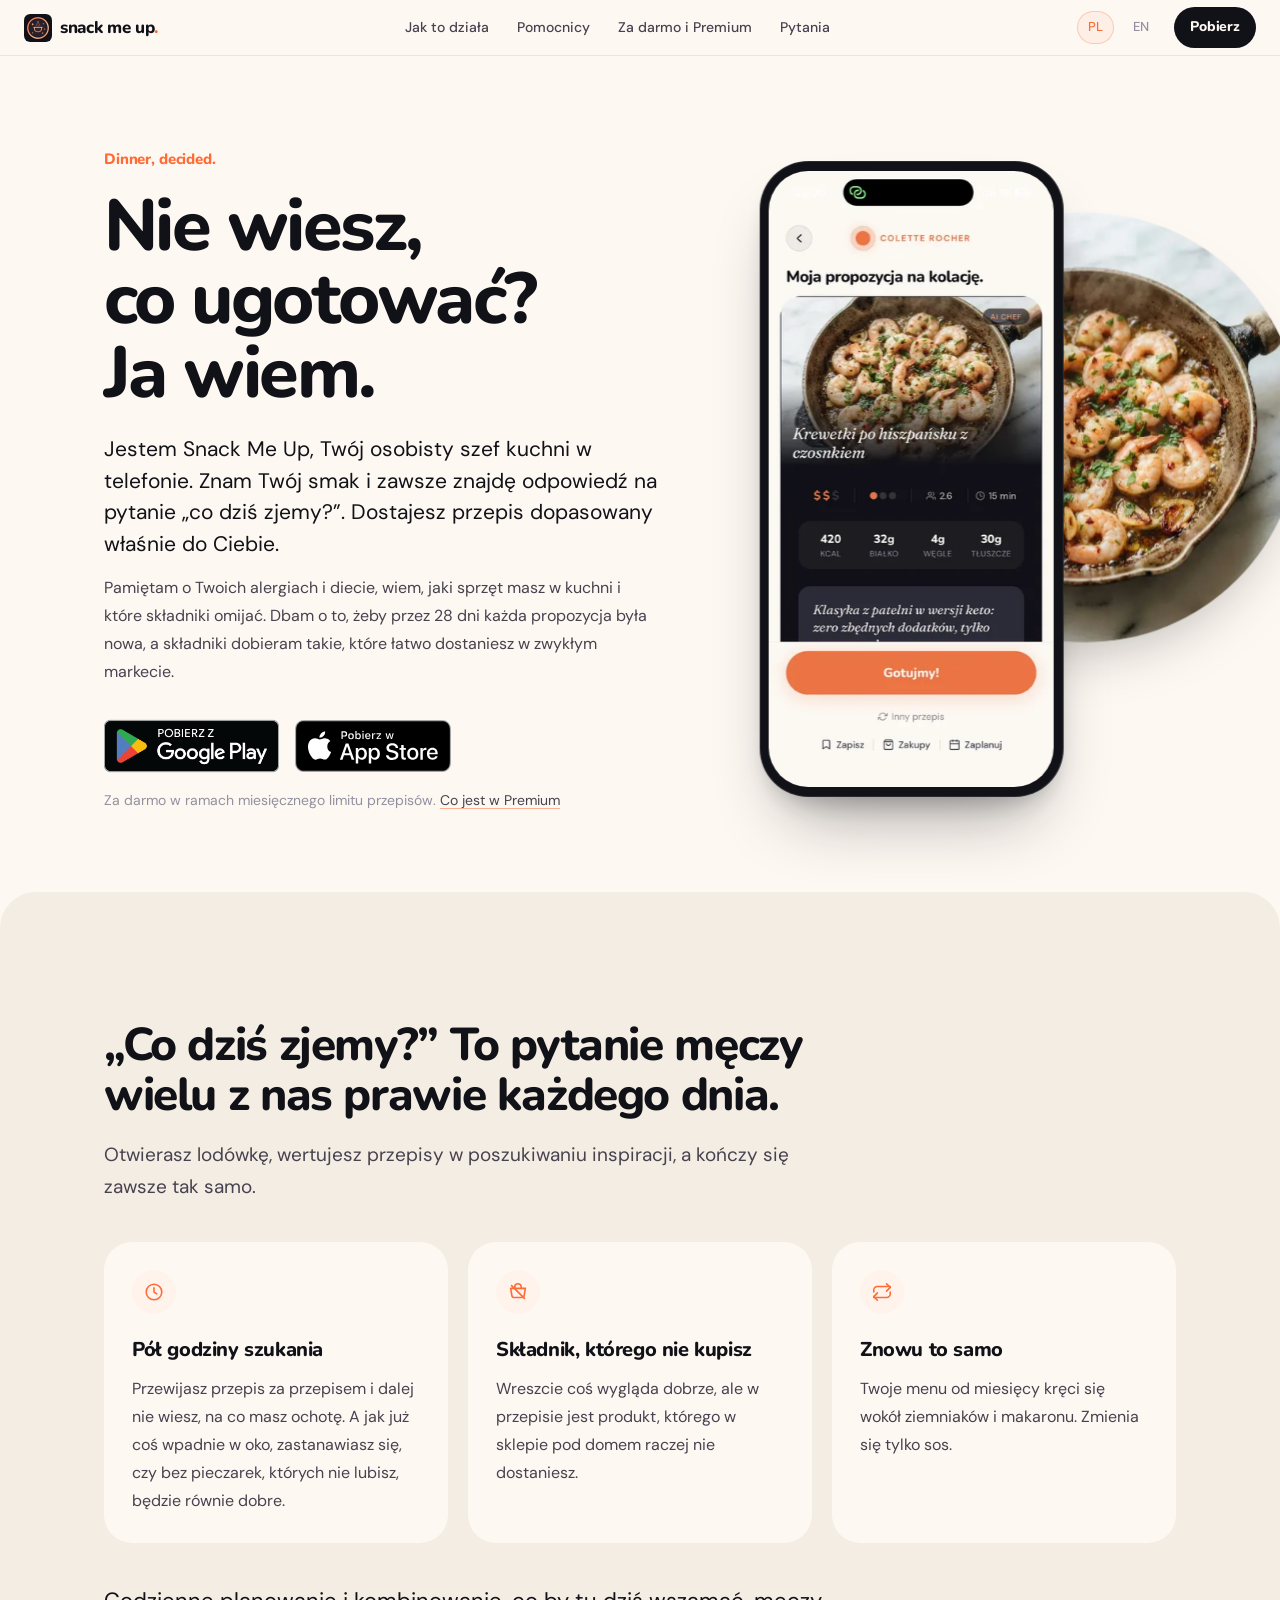
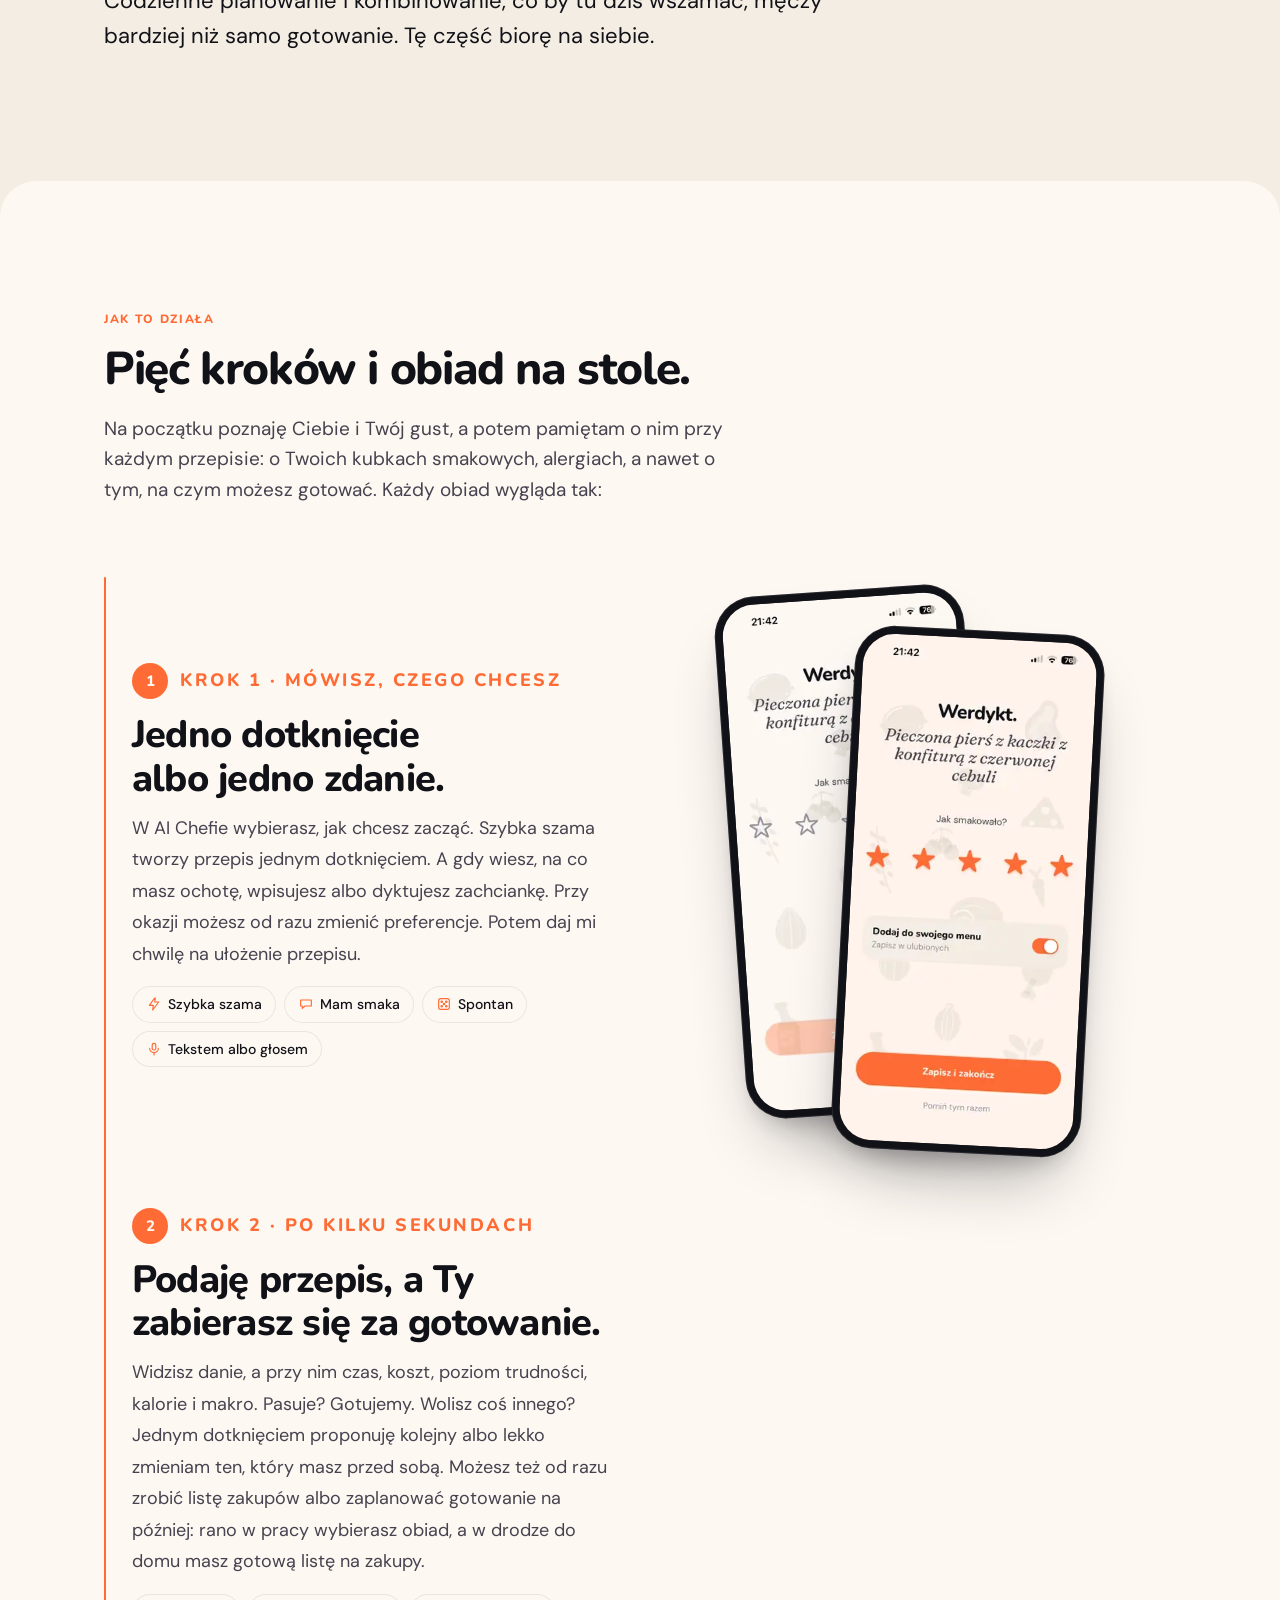
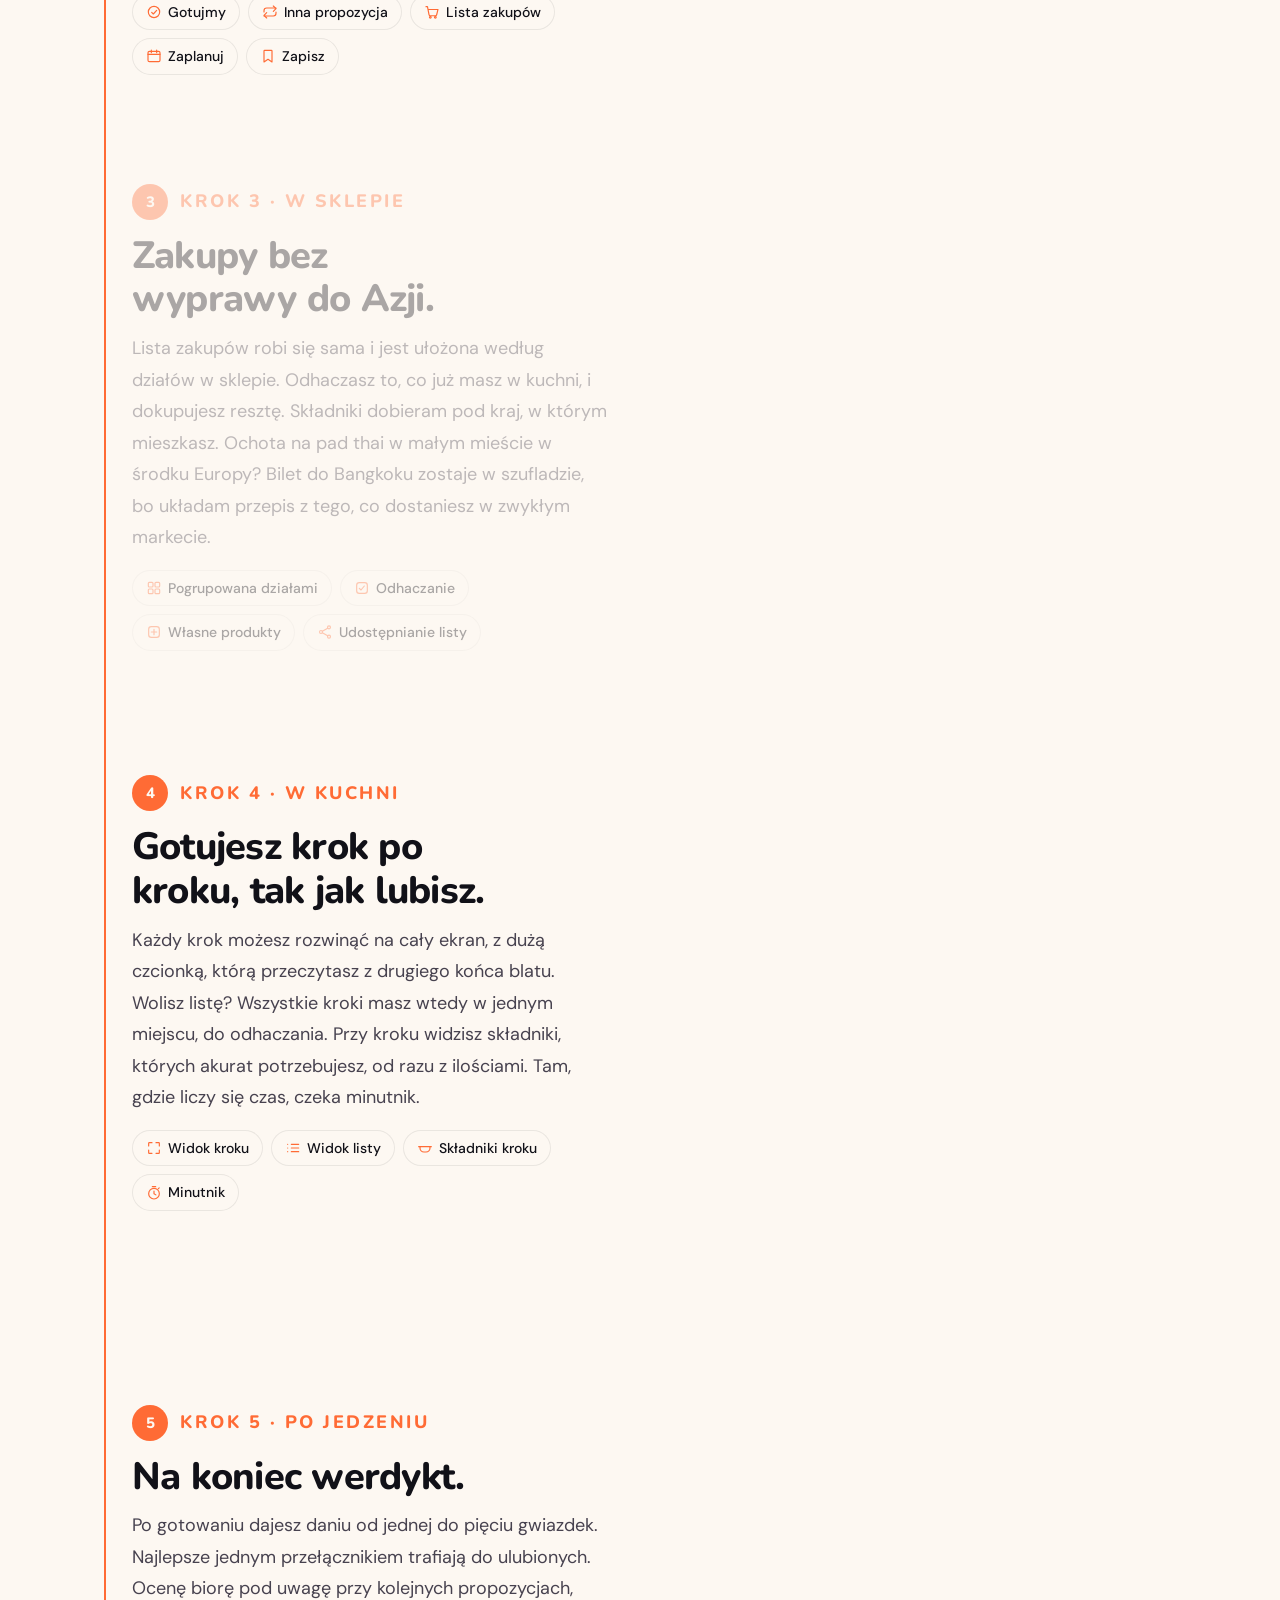
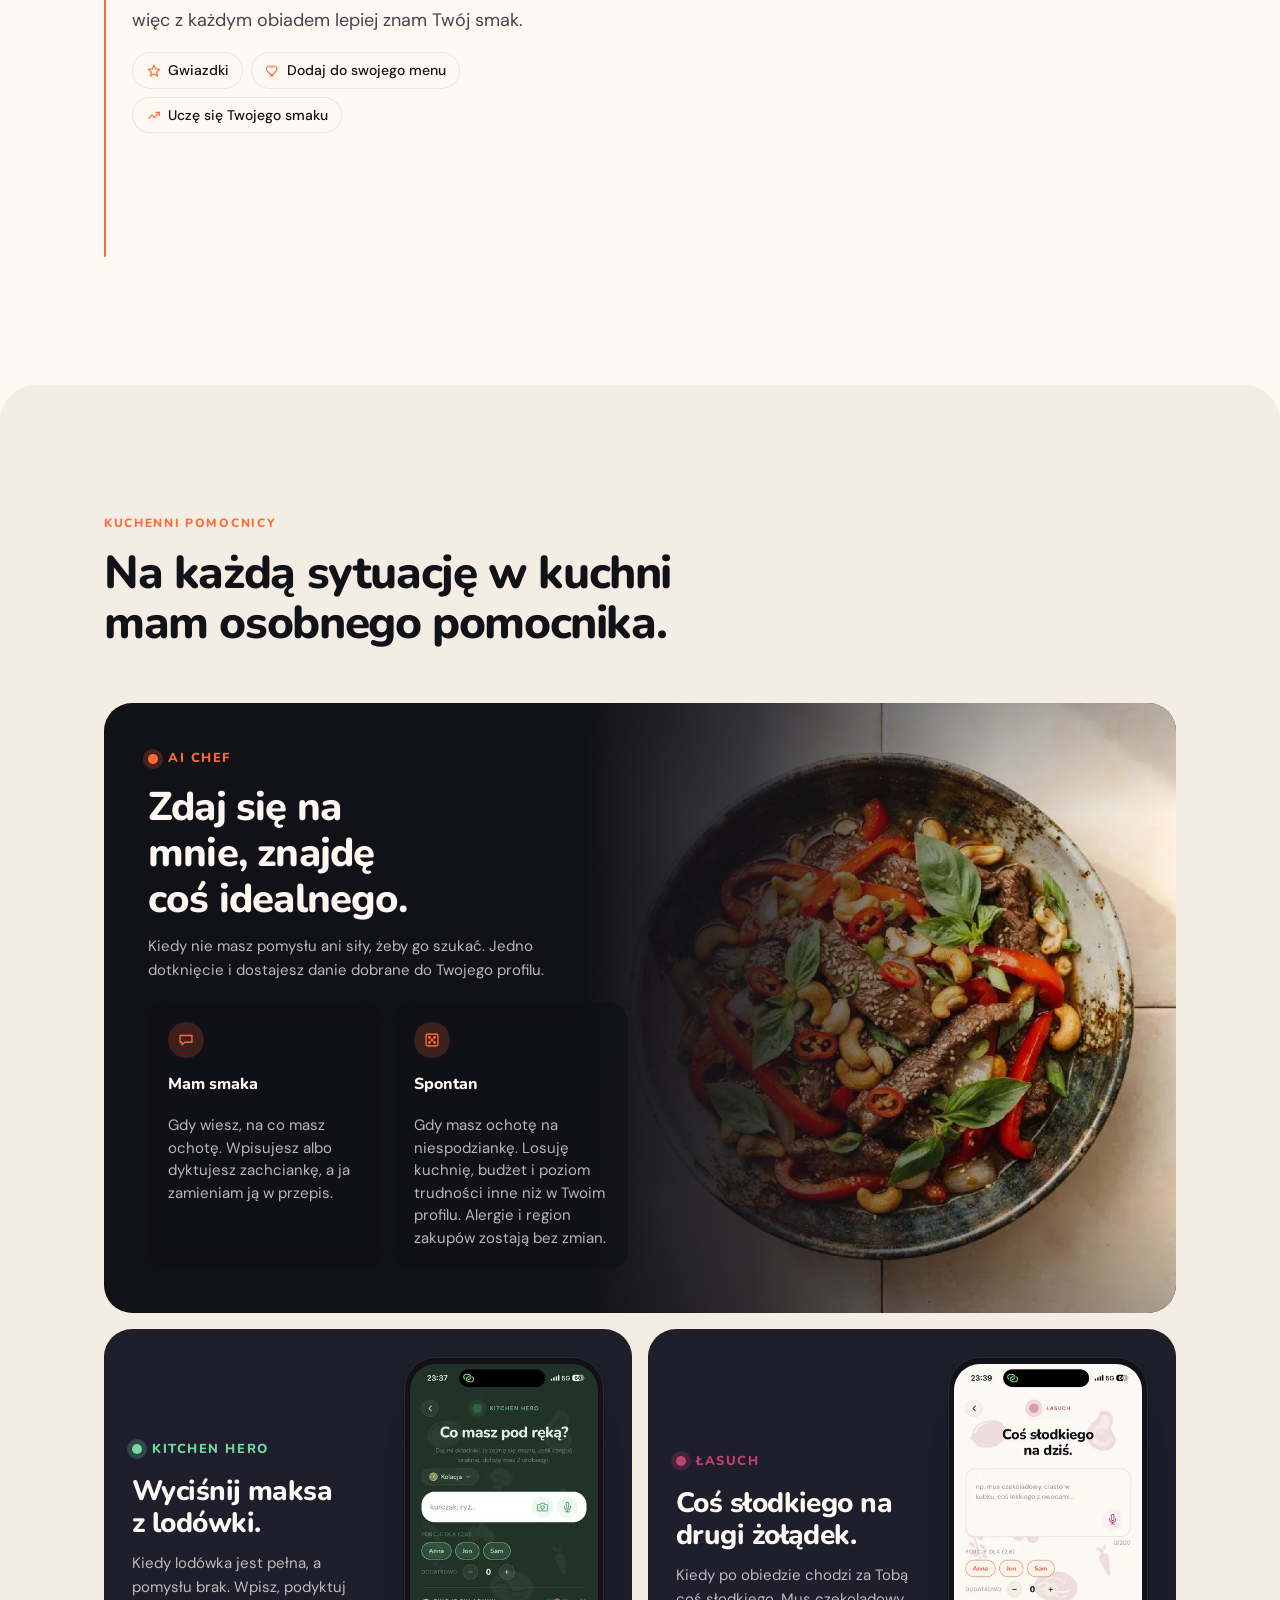
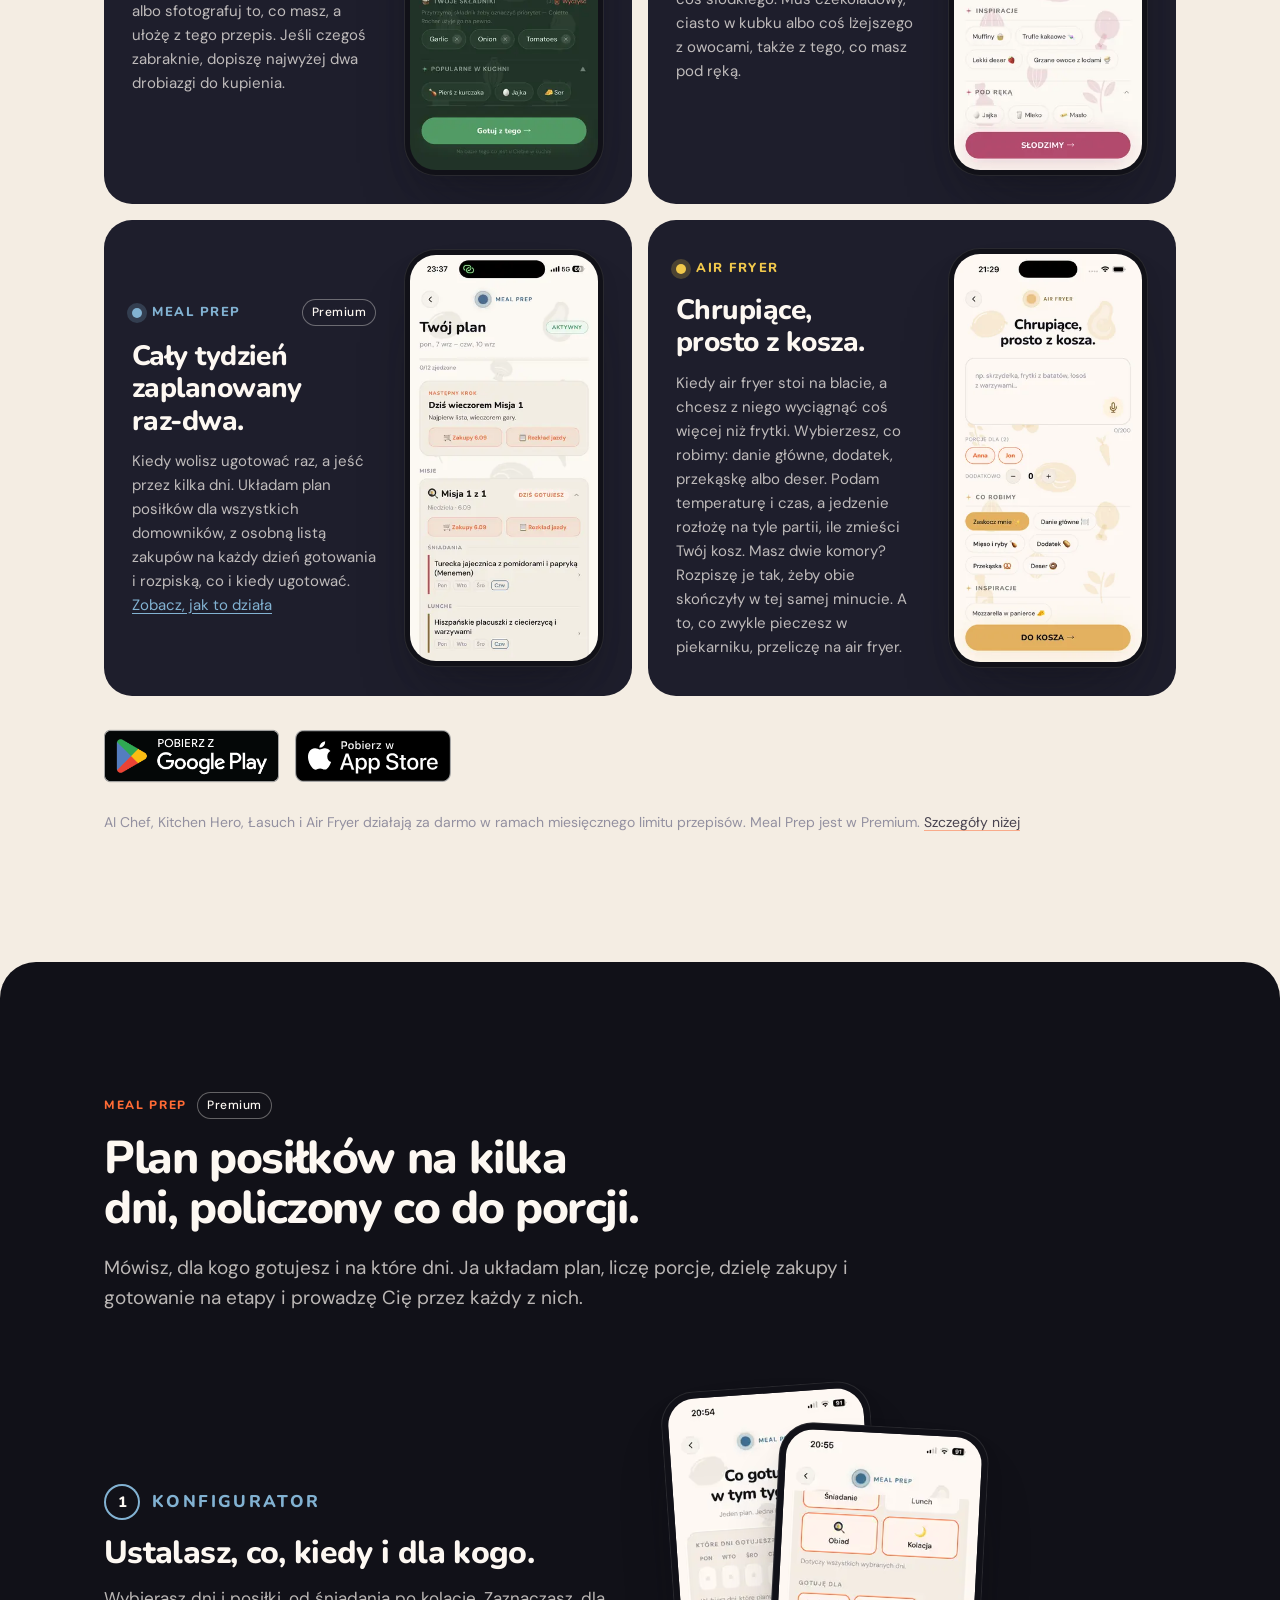
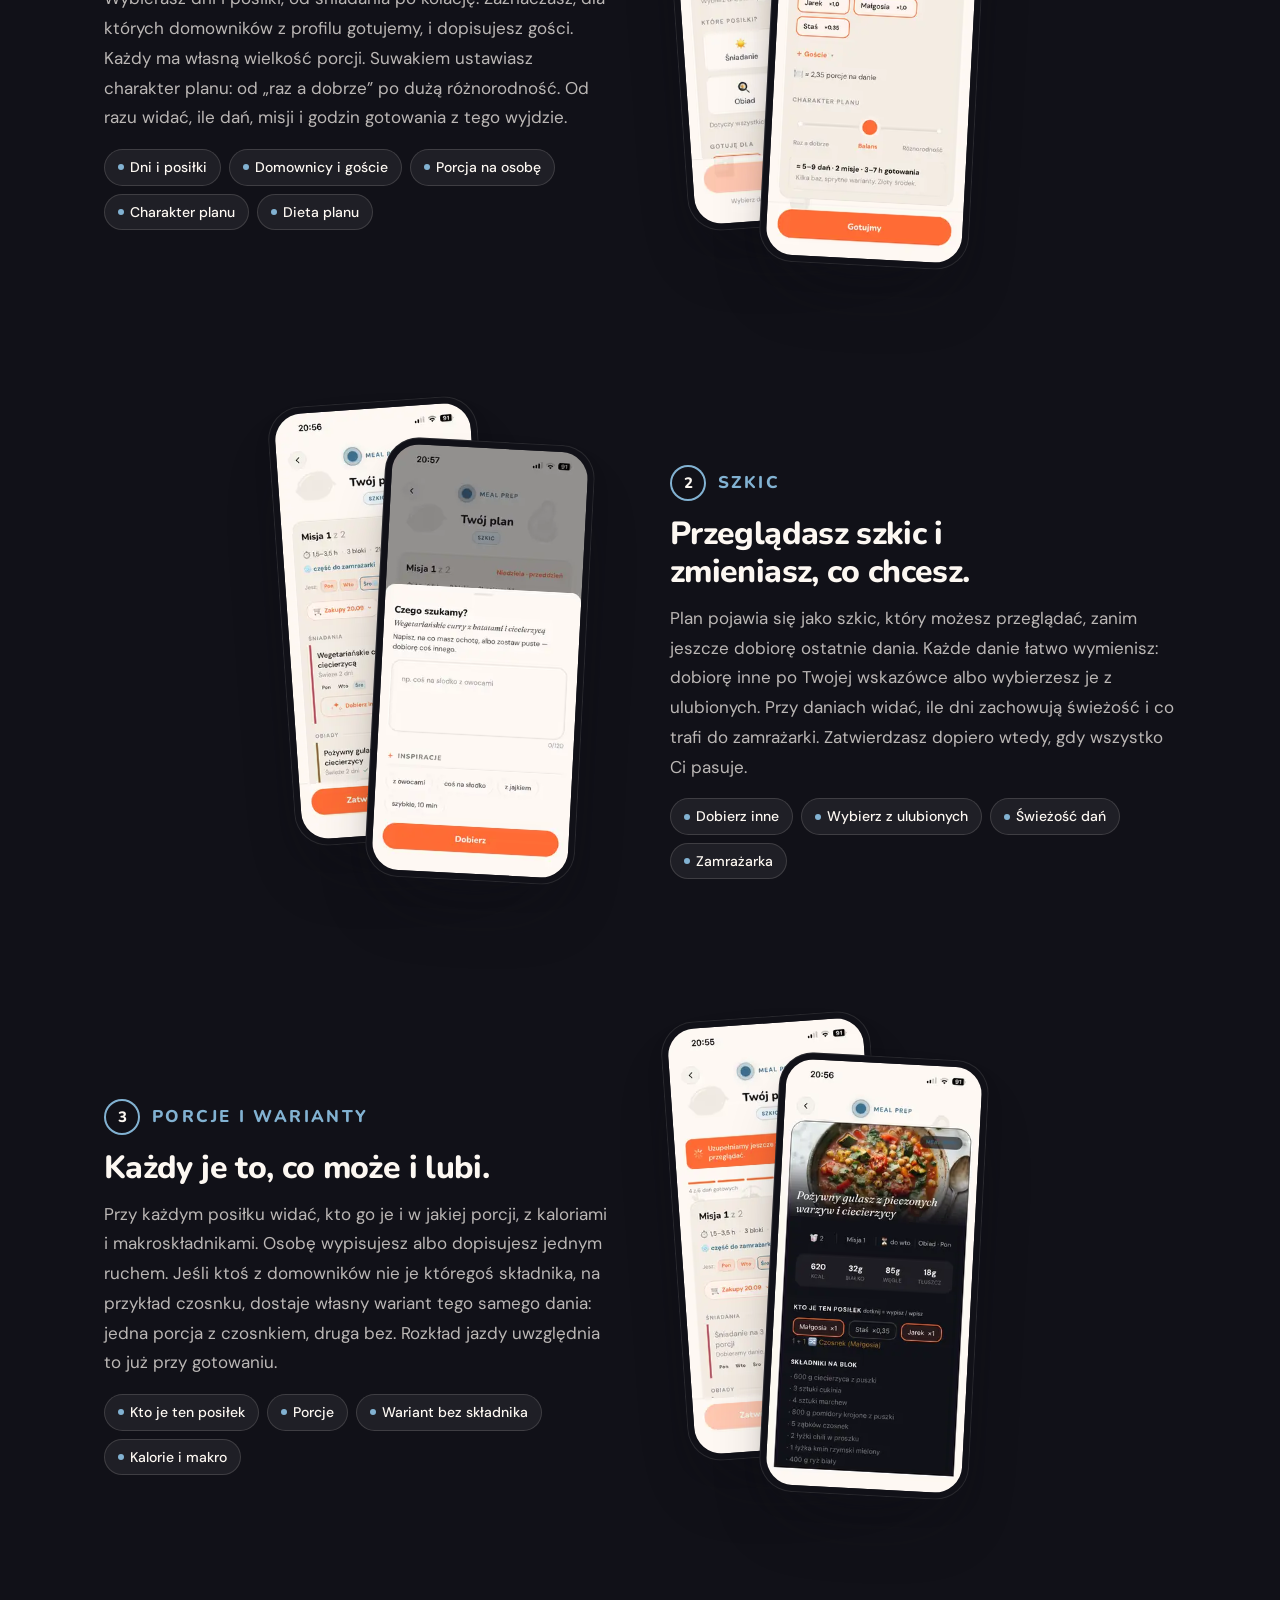
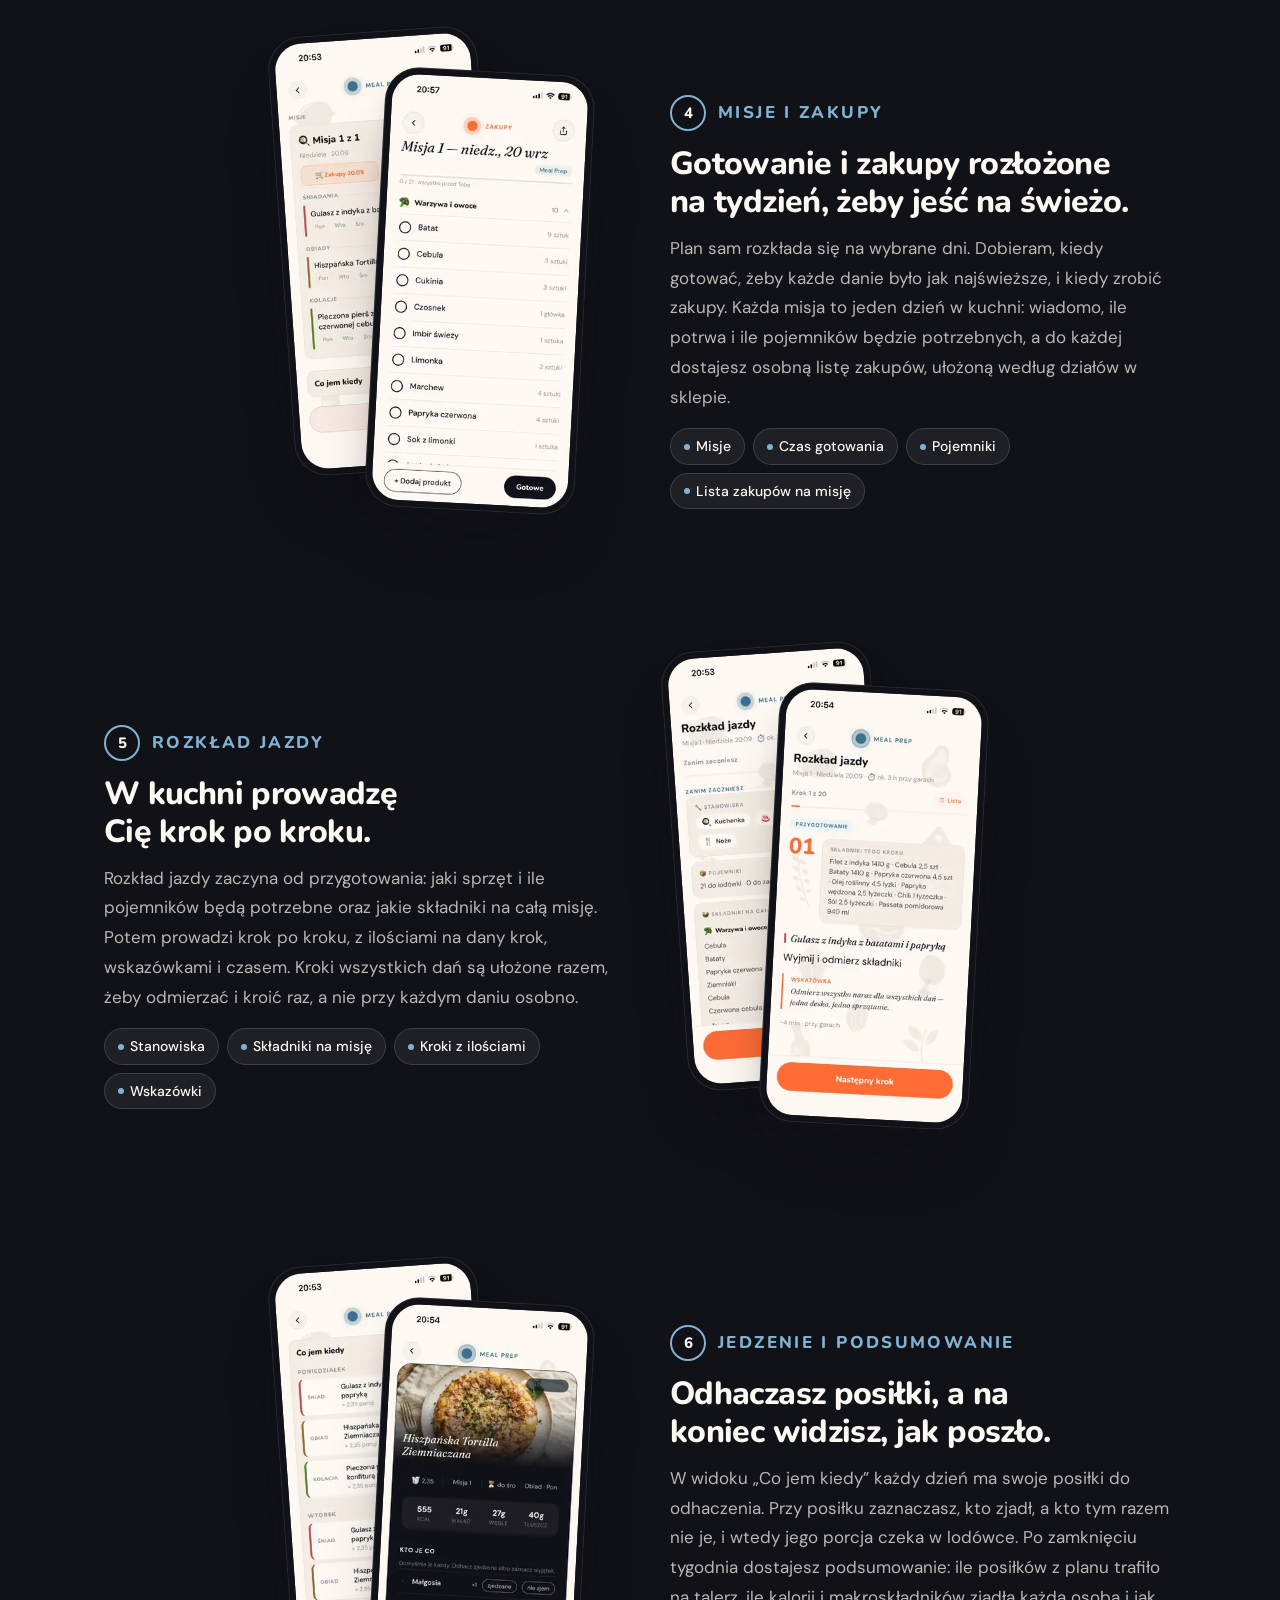
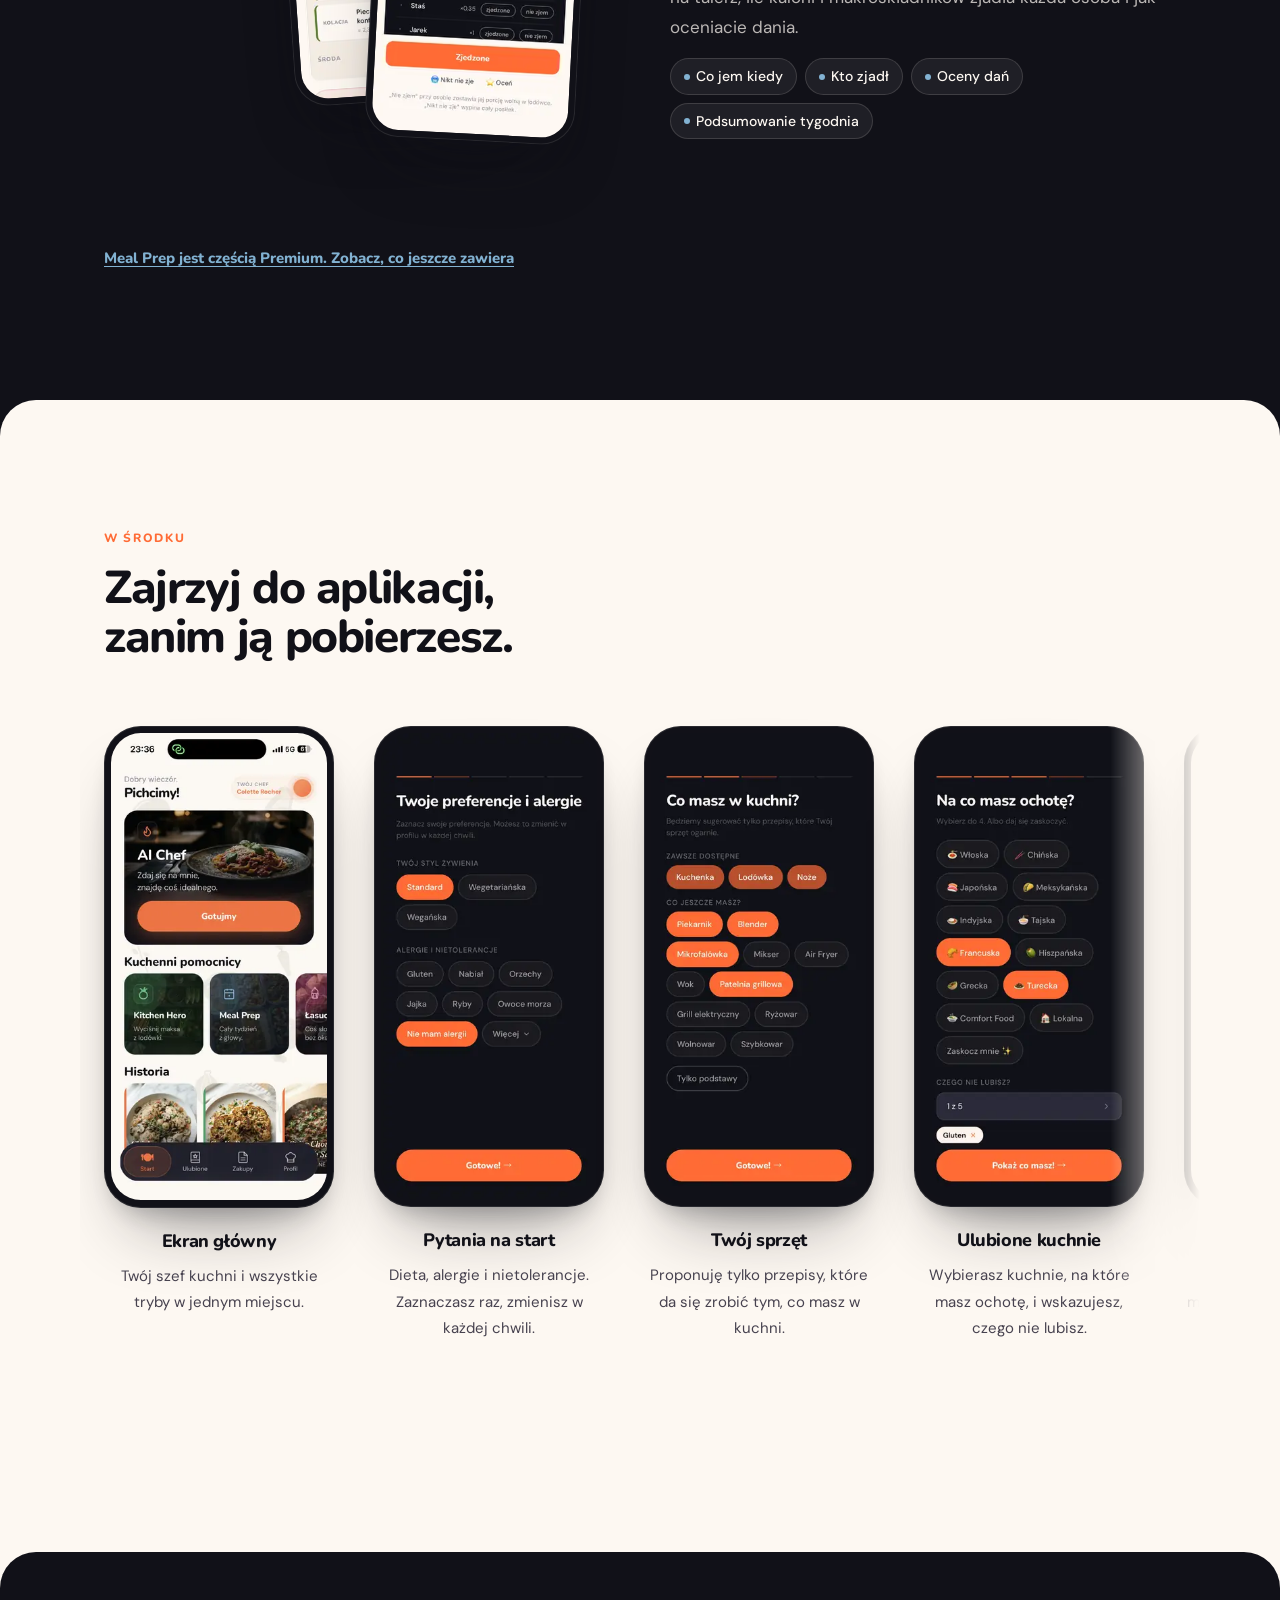
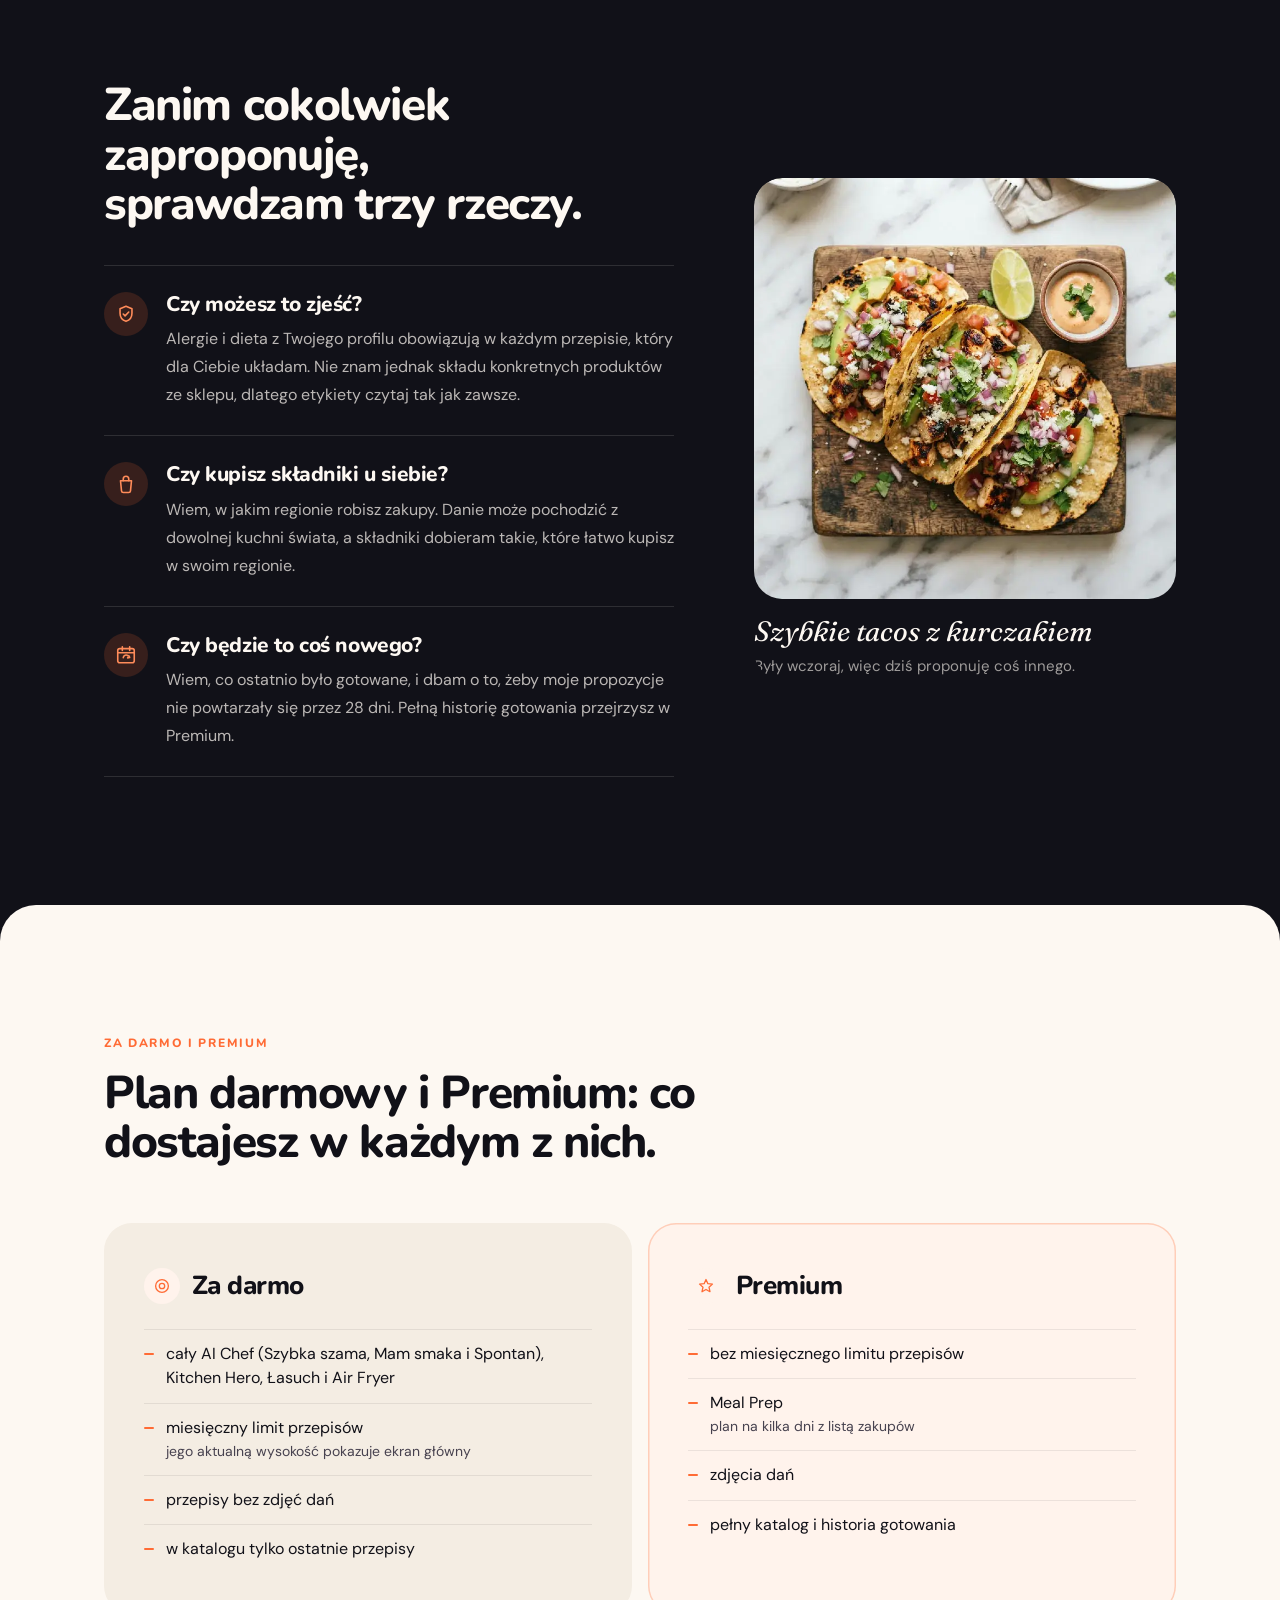
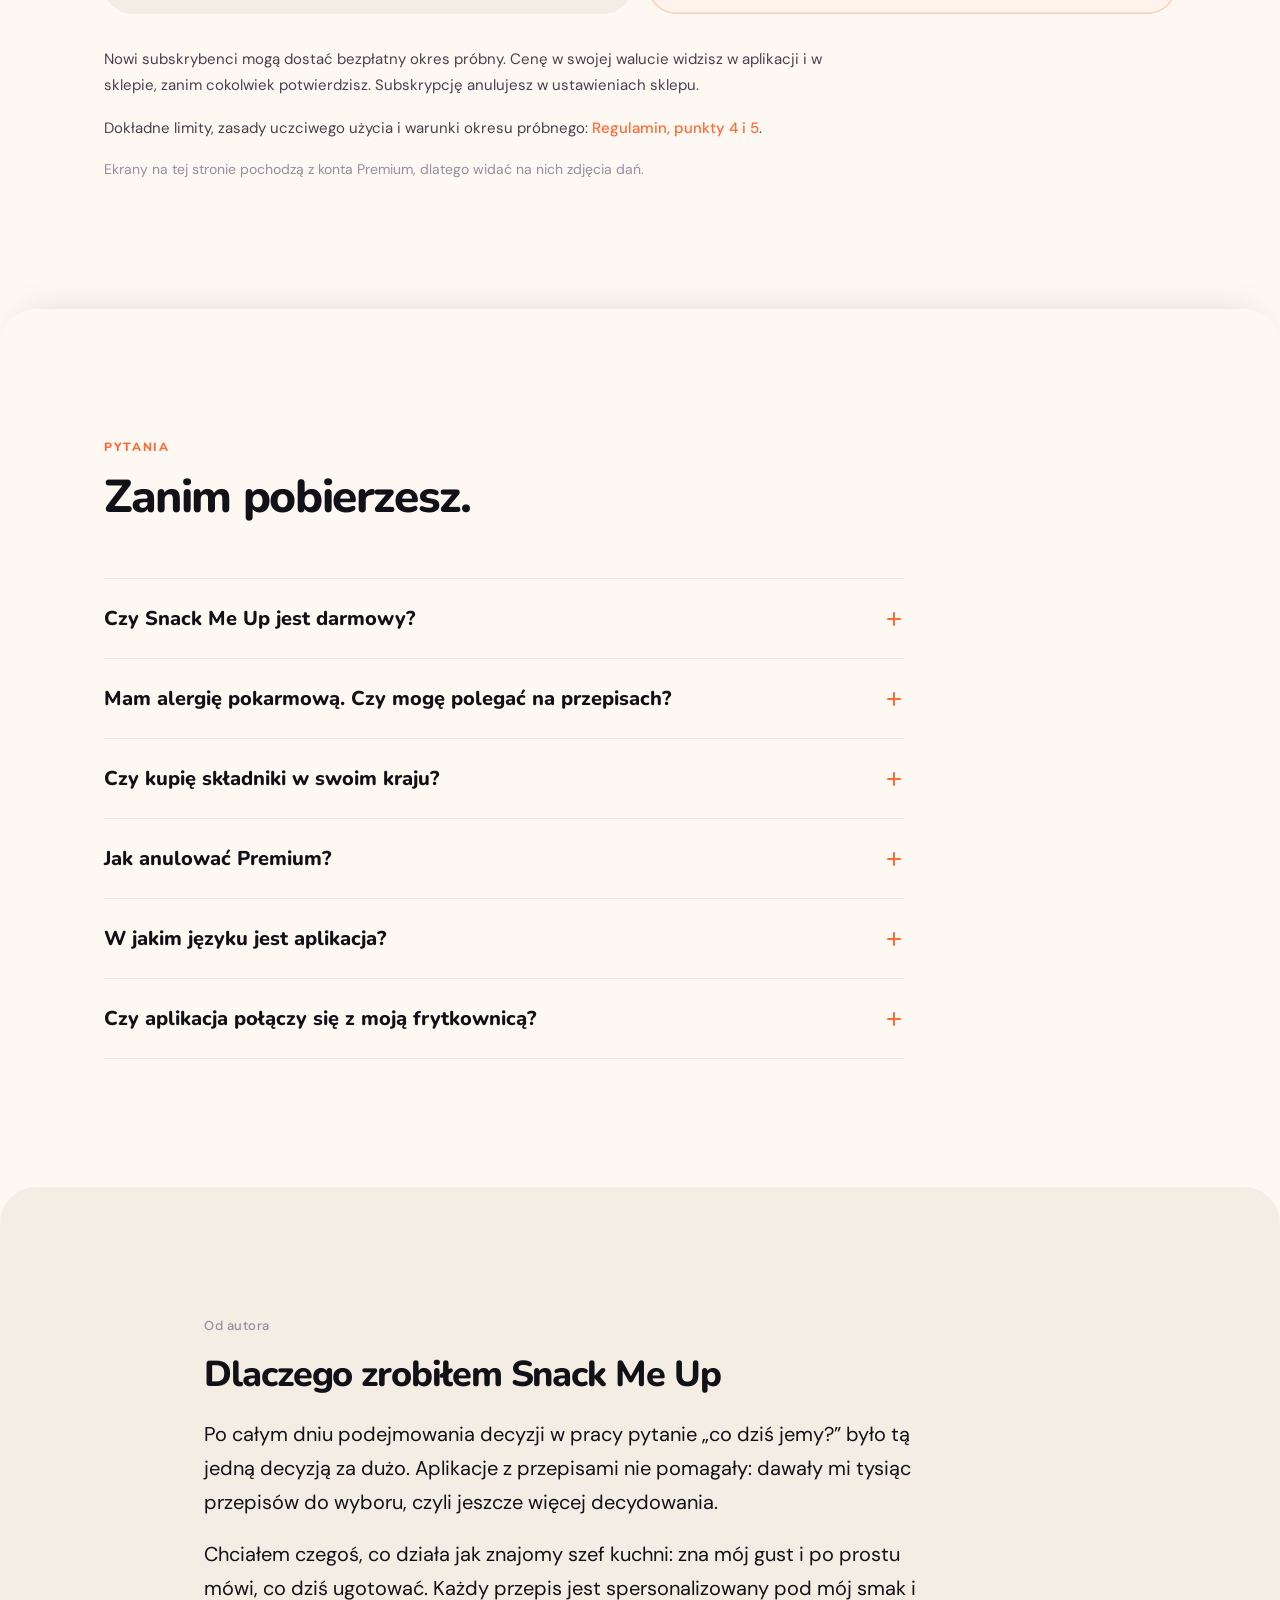
==== index.html @ e45330b1 "landing P4d: wlasna domena snack-me-up.com — plik CNAME, 360 sciezek /snackmeup-web/ na rootowe, can" ====
<!DOCTYPE html>
<html lang="pl">
<head>
  <meta charset="UTF-8">
  <meta name="viewport" content="width=device-width, initial-scale=1.0">
  <title>Snack Me Up — osobisty szef kuchni, który wie, co dziś ugotować</title>
  <meta name="description" content="Snack Me Up to osobisty szef kuchni w telefonie. Zna Twój smak, alergie i sprzęt w kuchni i zawsze znajdzie odpowiedź na pytanie „co dziś zjemy?”: dostajesz przepis dopasowany właśnie do Ciebie.">
  <link rel="canonical" href="https://snack-me-up.com/">
  <link rel="alternate" hreflang="pl" href="https://snack-me-up.com/">
  <link rel="alternate" hreflang="en" href="https://snack-me-up.com/en/">
  <link rel="alternate" hreflang="x-default" href="https://snack-me-up.com/en/">
  <link rel="icon" type="image/png" sizes="32x32" href="/assets/favicon-32.png">
  <link rel="icon" type="image/png" sizes="192x192" href="/assets/favicon-192.png">
  <link rel="apple-touch-icon" sizes="180x180" href="/assets/apple-touch-icon.png">
  <meta name="theme-color" content="#FDF8F2">
  <meta property="og:title" content="Snack Me Up — Nie wiesz, co ugotować? Ja wiem.">
  <meta property="og:description" content="Osobisty szef kuchni w telefonie. Przepisy ułożone właśnie pod Ciebie.">
  <meta property="og:type" content="website">
  <meta property="og:url" content="https://snack-me-up.com/">
  <meta property="og:site_name" content="Snack Me Up">
  <meta property="og:locale" content="pl_PL">
  <meta property="og:locale:alternate" content="en_GB">
  <meta property="og:image" content="https://snack-me-up.com/assets/og-pl.jpg">
  <meta property="og:image:width" content="1200">
  <meta property="og:image:height" content="630">
  <meta property="og:image:alt" content="Snack Me Up — osobisty szef kuchni, który wie, co ugotować">
  <meta name="twitter:card" content="summary_large_image">
  <meta name="twitter:image" content="https://snack-me-up.com/assets/og-pl.jpg">
  <link rel="preconnect" href="https://fonts.googleapis.com">
  <link rel="preconnect" href="https://fonts.gstatic.com" crossorigin>
  <link href="https://fonts.googleapis.com/css2?family=Nunito:wght@800&family=DM+Sans:wght@400;500;700&family=Fraunces:ital,wght@1,400&display=swap" rel="stylesheet">
  <link rel="stylesheet" href="/assets/legal.css">
  <link rel="stylesheet" href="/assets/home.css">
  <script src="/assets/home.js" defer></script>
</head>
<body class="home">

<nav>
  <a class="nav-brand" href="/"><img class="brand-icon" src="/assets/app-icon-56.webp" width="28" height="28" alt=""><b class="brand-word">snack me up<span>.</span></b></a>
  <div class="nav-links">
    <a href="#how">Jak to działa</a>
    <a href="#modes">Pomocnicy</a>
    <a href="#offer">Za darmo i Premium</a>
    <a href="#faq">Pytania</a>
  </div>
  <div class="nav-right">
    <div class="nav-lang">
      <a href="/" class="active">PL</a>
      <a href="/en/">EN</a>
    </div>
    <a class="nav-cta" href="#get">Pobierz</a>
  </div>
</nav>

<section class="hero">
  <div class="wrap hero-grid">
    <div class="hero-copy">
      <p class="tagline">Dinner, decided.</p>
      <h1>Nie wiesz, co ugotować?<br>Ja wiem.</h1>
      <p class="lead">Jestem Snack Me Up, Twój osobisty szef kuchni w telefonie. Znam Twój smak i zawsze znajdę odpowiedź na pytanie „co dziś zjemy?”. Dostajesz przepis dopasowany właśnie do Ciebie.</p>
      <p class="sub">Pamiętam o Twoich alergiach i diecie, wiem, jaki sprzęt masz w kuchni i które składniki omijać. Dbam o to, żeby przez 28 dni każda propozycja była nowa, a składniki dobieram takie, które łatwo dostaniesz w zwykłym markecie.</p>

      <div class="stores">
        <a class="store-badge" href="https://play.google.com/store/apps/details?id=com.jarekpe.snackmeup"><img src="/assets/badges/google-play-pl.png" width="646" height="250" alt="Pobierz z Google Play"></a>
        <a class="store-badge" href="https://apps.apple.com/pl/app/snack-me-up/id6760691383"><img src="/assets/badges/app-store-pl.svg" height="52" alt="Pobierz w App Store"></a>
      </div>
      <p class="stores-note">Za darmo w ramach miesięcznego limitu przepisów. <a href="#offer">Co jest w Premium</a></p>
    </div>

    <div class="hero-visual">
      <img class="plate" src="/assets/food/01-384.webp" srcset="/assets/food/01-384.webp 384w, /assets/food/01.webp 768w" sizes="(min-width: 900px) 430px, 100vw" width="768" height="768" alt="" aria-hidden="true">
      <div class="phone">
        <img src="/assets/screens/02-reveal-pl-360.webp" srcset="/assets/screens/02-reveal-pl-360.webp 360w, /assets/screens/02-reveal-pl-720.webp 720w" sizes="304px" width="360" height="780" fetchpriority="high" alt="Ekran aplikacji z jednym przepisem: krewetki po hiszpańsku z czosnkiem, 15 minut, z wartościami odżywczymi">
      </div>
    </div>
  </div>
</section>

<section class="problem band">
  <div class="wrap">
    <div class="problem-head rise">
      <h2>„Co dziś zjemy?” To pytanie męczy wielu z nas prawie każdego dnia.</h2>
      <p class="lede">Otwierasz lodówkę, wertujesz przepisy w poszukiwaniu inspiracji, a kończy się zawsze tak samo.</p>
    </div>
    <div class="problem-grid">
      <article class="problem-card rise" style="--i:0">
        <span class="ico" data-spin="tick"><svg viewBox="0 0 24 24" fill="none" stroke="currentColor" stroke-width="1.75" stroke-linecap="round" stroke-linejoin="round" aria-hidden="true"><circle cx="12" cy="12" r="8.5"/><path d="M12 7.5V12l3 2"/></svg></span>
        <h3>Pół godziny szukania</h3>
        <p>Przewijasz przepis za przepisem i dalej nie wiesz, na co masz ochotę. A jak już coś wpadnie w oko, zastanawiasz się, czy bez pieczarek, których nie lubisz, będzie równie dobre.</p>
      </article>
      <article class="problem-card rise" style="--i:1">
        <span class="ico"><svg viewBox="0 0 24 24" fill="none" stroke="currentColor" stroke-width="1.75" stroke-linecap="round" stroke-linejoin="round" aria-hidden="true"><path d="M4 8h16l-1.4 8.4a2 2 0 0 1-2 1.6H7.4a2 2 0 0 1-2-1.6L4 8Z"/><path d="M8.5 8V6.5a3.5 3.5 0 0 1 7 0V8"/><path d="M5 5l14 14"/></svg></span>
        <h3>Składnik, którego nie kupisz</h3>
        <p>Wreszcie coś wygląda dobrze, ale w przepisie jest produkt, którego w sklepie pod domem raczej nie dostaniesz.</p>
      </article>
      <article class="problem-card rise" style="--i:2">
        <span class="ico" data-spin="repeat"><svg viewBox="0 0 24 24" fill="none" stroke="currentColor" stroke-width="1.75" stroke-linecap="round" stroke-linejoin="round" aria-hidden="true"><path d="M17 3l4 4-4 4"/><path d="M3 12V10a4 4 0 0 1 4-4h14"/><path d="M7 21l-4-4 4-4"/><path d="M21 12v2a4 4 0 0 1-4 4H3"/></svg></span>
        <h3>Znowu to samo</h3>
        <p>Twoje menu od miesięcy kręci się wokół ziemniaków i makaronu. Zmienia się tylko sos.</p>
      </article>
    </div>
    <p class="problem-close rise">Codzienne planowanie i kombinowanie, co by tu dziś wszamać, męczy bardziej niż samo gotowanie. Tę część biorę na siebie.</p>
  </div>
</section>

<section class="how band" id="how">
  <div class="wrap">
    <div class="how-head rise">
      <p class="eyebrow">Jak to działa</p>
      <h2>Pięć kroków i obiad na stole.</h2>
      <p class="how-lead">Na początku poznaję Ciebie i Twój gust, a potem pamiętam o nim przy każdym przepisie: o Twoich kubkach smakowych, alergiach, a nawet o tym, na czym możesz gotować. Każdy obiad wygląda tak:</p>
    </div>
    <div class="how-grid">
      <div class="steps">
        <article class="step">
          <div class="step-copy">
            <div class="step-row">
              <span class="step-no">1</span>
              <p class="when">Krok 1 · mówisz, czego chcesz</p>
            </div>
            <h3>Jedno dotknięcie albo jedno zdanie.</h3>
            <p>W AI Chefie wybierasz, jak chcesz zacząć. Szybka szama tworzy przepis jednym dotknięciem. A gdy wiesz, na co masz ochotę, wpisujesz albo dyktujesz zachciankę. Przy okazji możesz od razu zmienić preferencje. Potem daj mi chwilę na ułożenie przepisu.</p>
            <ul class="chips">
              <li class="rise" style="--i:0"><svg viewBox="0 0 24 24" fill="none" stroke="currentColor" stroke-width="1.75" stroke-linecap="round" stroke-linejoin="round" aria-hidden="true"><path d="M13 3 5 14h6l-1 7 9-12h-6l1-6Z"/></svg>Szybka szama</li>
              <li class="rise" style="--i:1"><svg viewBox="0 0 24 24" fill="none" stroke="currentColor" stroke-width="1.75" stroke-linecap="round" stroke-linejoin="round" aria-hidden="true"><path d="M4 6h16v9H10.5L6.5 18.5V15H4V6Z"/></svg>Mam smaka</li>
              <li class="rise" style="--i:2"><svg viewBox="0 0 24 24" fill="none" stroke="currentColor" stroke-width="1.75" stroke-linecap="round" stroke-linejoin="round" aria-hidden="true"><rect x="4" y="4" width="16" height="16" rx="3.2"/><circle cx="8.6" cy="8.6" r="1.1"/><circle cx="15.4" cy="8.6" r="1.1"/><circle cx="8.6" cy="15.4" r="1.1"/><circle cx="15.4" cy="15.4" r="1.1"/><circle cx="12" cy="12" r="1.1"/></svg>Spontan</li>
              <li class="rise" style="--i:3"><svg viewBox="0 0 24 24" fill="none" stroke="currentColor" stroke-width="1.75" stroke-linecap="round" stroke-linejoin="round" aria-hidden="true"><rect x="9.3" y="3.5" width="5.4" height="10" rx="2.7"/><path d="M5.5 11a6.5 6.5 0 0 0 13 0"/><path d="M12 17.5V21"/></svg>Tekstem albo głosem</li>
            </ul>
          </div>
          <div class="step-phones">
            <div class="phone step-phone step-phone--back"><img src="/assets/screens/hw-1a-pl-300.webp" srcset="/assets/screens/hw-1a-pl-300.webp 300w, /assets/screens/hw-1a-pl-500.webp 500w" sizes="170px" width="300" height="650" loading="lazy" decoding="async" alt="Ekran AI Chef z kaflami Szybka szama, Mam smaka i Spontan"></div>
            <div class="phone step-phone step-phone--front"><img src="/assets/screens/hw-1b-pl-300.webp" srcset="/assets/screens/hw-1b-pl-300.webp 300w, /assets/screens/hw-1b-pl-500.webp 500w" sizes="170px" width="300" height="650" loading="lazy" decoding="async" alt="Pole na zachciankę, którą można wpisać albo podyktować"></div>
          </div>
        </article>
        <article class="step">
          <div class="step-copy">
            <div class="step-row">
              <span class="step-no">2</span>
              <p class="when">Krok 2 · po kilku sekundach</p>
            </div>
            <h3>Podaję przepis, a Ty zabierasz się za gotowanie.</h3>
            <p>Widzisz danie, a przy nim czas, koszt, poziom trudności, kalorie i makro. Pasuje? Gotujemy. Wolisz coś innego? Jednym dotknięciem proponuję kolejny albo lekko zmieniam ten, który masz przed sobą. Możesz też od razu zrobić listę zakupów albo zaplanować gotowanie na później: rano w pracy wybierasz obiad, a w drodze do domu masz gotową listę na zakupy.</p>
            <ul class="chips">
              <li class="rise" style="--i:0"><svg viewBox="0 0 24 24" fill="none" stroke="currentColor" stroke-width="1.75" stroke-linecap="round" stroke-linejoin="round" aria-hidden="true"><circle cx="12" cy="12" r="8.5"/><path d="M8.5 12.5l2.5 2.5 5-5.5"/></svg>Gotujmy</li>
              <li class="rise" style="--i:1"><svg viewBox="0 0 24 24" fill="none" stroke="currentColor" stroke-width="1.75" stroke-linecap="round" stroke-linejoin="round" aria-hidden="true"><path d="M17 3l4 4-4 4"/><path d="M3 12V10a4 4 0 0 1 4-4h14"/><path d="M7 21l-4-4 4-4"/><path d="M21 12v2a4 4 0 0 1-4 4H3"/></svg>Inna propozycja</li>
              <li class="rise" style="--i:2"><svg viewBox="0 0 24 24" fill="none" stroke="currentColor" stroke-width="1.75" stroke-linecap="round" stroke-linejoin="round" aria-hidden="true"><path d="M3 4h2.2l2.3 12a2 2 0 0 0 2 1.6h7.6a2 2 0 0 0 1.9-1.5L21 8.2H6.2"/><circle cx="9.5" cy="20" r="1.3"/><circle cx="17" cy="20" r="1.3"/></svg>Lista zakupów</li>
              <li class="rise" style="--i:3"><svg viewBox="0 0 24 24" fill="none" stroke="currentColor" stroke-width="1.75" stroke-linecap="round" stroke-linejoin="round" aria-hidden="true"><rect x="3" y="5" width="18" height="15.5" rx="2.2"/><path d="M3 9.5h18"/><path d="M8 3v4M16 3v4"/></svg>Zaplanuj</li>
              <li class="rise" style="--i:4"><svg viewBox="0 0 24 24" fill="none" stroke="currentColor" stroke-width="1.75" stroke-linecap="round" stroke-linejoin="round" aria-hidden="true"><path d="M7 3.5h10a1 1 0 0 1 1 1V21l-6-4-6 4V4.5a1 1 0 0 1 1-1Z"/></svg>Zapisz</li>
            </ul>
          </div>
          <div class="step-phones">
            <div class="phone step-phone step-phone--back"><img src="/assets/screens/hw-2a-pl-300.webp" srcset="/assets/screens/hw-2a-pl-300.webp 300w, /assets/screens/hw-2a-pl-500.webp 500w" sizes="170px" width="300" height="650" loading="lazy" decoding="async" alt="Ekran „Gotuję”: aplikacja szuka kolacji"></div>
            <div class="phone step-phone step-phone--front"><img src="/assets/screens/hw-2b-pl-300.webp" srcset="/assets/screens/hw-2b-pl-300.webp 300w, /assets/screens/hw-2b-pl-500.webp 500w" sizes="170px" width="300" height="650" loading="lazy" decoding="async" alt="Gotowy przepis z czasem, kosztem, kaloriami i przyciskami Gotujmy, Zakupy, Zaplanuj"></div>
          </div>
        </article>
        <article class="step">
          <div class="step-copy">
            <div class="step-row">
              <span class="step-no">3</span>
              <p class="when">Krok 3 · w sklepie</p>
            </div>
            <h3>Zakupy bez wyprawy do Azji.</h3>
            <p>Lista zakupów robi się sama i jest ułożona według działów w sklepie. Odhaczasz to, co już masz w kuchni, i dokupujesz resztę. Składniki dobieram pod kraj, w którym mieszkasz. Ochota na pad thai w małym mieście w środku Europy? Bilet do Bangkoku zostaje w szufladzie, bo układam przepis z tego, co dostaniesz w zwykłym markecie.</p>
            <ul class="chips">
              <li class="rise" style="--i:0"><svg viewBox="0 0 24 24" fill="none" stroke="currentColor" stroke-width="1.75" stroke-linecap="round" stroke-linejoin="round" aria-hidden="true"><rect x="3.5" y="3.5" width="7" height="7" rx="1.5"/><rect x="13.5" y="3.5" width="7" height="7" rx="1.5"/><rect x="3.5" y="13.5" width="7" height="7" rx="1.5"/><rect x="13.5" y="13.5" width="7" height="7" rx="1.5"/></svg>Pogrupowana działami</li>
              <li class="rise" style="--i:1"><svg viewBox="0 0 24 24" fill="none" stroke="currentColor" stroke-width="1.75" stroke-linecap="round" stroke-linejoin="round" aria-hidden="true"><rect x="4" y="4" width="16" height="16" rx="4"/><path d="M8 12.5l2.5 2.5 5-6"/></svg>Odhaczanie</li>
              <li class="rise" style="--i:2"><svg viewBox="0 0 24 24" fill="none" stroke="currentColor" stroke-width="1.75" stroke-linecap="round" stroke-linejoin="round" aria-hidden="true"><rect x="4" y="4" width="16" height="16" rx="4"/><path d="M12 8v8M8 12h8"/></svg>Własne produkty</li>
              <li class="rise" style="--i:3"><svg viewBox="0 0 24 24" fill="none" stroke="currentColor" stroke-width="1.75" stroke-linecap="round" stroke-linejoin="round" aria-hidden="true"><circle cx="18" cy="5" r="2.2"/><circle cx="6" cy="12" r="2.2"/><circle cx="18" cy="19" r="2.2"/><path d="M8 10.8l8-4.4M8 13.2l8 4.4"/></svg>Udostępnianie listy</li>
            </ul>
          </div>
          <div class="step-phones">
            <div class="phone step-phone step-phone--back"><img src="/assets/screens/hw-3a-pl-300.webp" srcset="/assets/screens/hw-3a-pl-300.webp 300w, /assets/screens/hw-3a-pl-500.webp 500w" sizes="170px" width="300" height="650" loading="lazy" decoding="async" alt="Aktywne listy zakupów z postępem"></div>
            <div class="phone step-phone step-phone--front"><img src="/assets/screens/hw-3b-pl-300.webp" srcset="/assets/screens/hw-3b-pl-300.webp 300w, /assets/screens/hw-3b-pl-500.webp 500w" sizes="170px" width="300" height="650" loading="lazy" decoding="async" alt="Lista zakupów jednego przepisu pogrupowana w działy"></div>
          </div>
        </article>
        <article class="step">
          <div class="step-copy">
            <div class="step-row">
              <span class="step-no">4</span>
              <p class="when">Krok 4 · w kuchni</p>
            </div>
            <h3>Gotujesz krok po kroku, tak jak lubisz.</h3>
            <p>Każdy krok możesz rozwinąć na cały ekran, z dużą czcionką, którą przeczytasz z drugiego końca blatu. Wolisz listę? Wszystkie kroki masz wtedy w jednym miejscu, do odhaczania. Przy kroku widzisz składniki, których akurat potrzebujesz, od razu z ilościami. Tam, gdzie liczy się czas, czeka minutnik.</p>
            <ul class="chips">
              <li class="rise" style="--i:0"><svg viewBox="0 0 24 24" fill="none" stroke="currentColor" stroke-width="1.75" stroke-linecap="round" stroke-linejoin="round" aria-hidden="true"><path d="M4 9V5a1 1 0 0 1 1-1h4"/><path d="M20 9V5a1 1 0 0 0-1-1h-4"/><path d="M4 15v4a1 1 0 0 0 1 1h4"/><path d="M20 15v4a1 1 0 0 1-1 1h-4"/></svg>Widok kroku</li>
              <li class="rise" style="--i:1"><svg viewBox="0 0 24 24" fill="none" stroke="currentColor" stroke-width="1.75" stroke-linecap="round" stroke-linejoin="round" aria-hidden="true"><path d="M9.5 6.5h11"/><path d="M9.5 12h11"/><path d="M9.5 17.5h11"/><path d="M4 6.5h.01"/><path d="M4 12h.01"/><path d="M4 17.5h.01"/></svg>Widok listy</li>
              <li class="rise" style="--i:2"><svg viewBox="0 0 24 24" fill="none" stroke="currentColor" stroke-width="1.75" stroke-linecap="round" stroke-linejoin="round" aria-hidden="true"><path d="M4.5 10h15v2a6 6 0 0 1-6 6h-3a6 6 0 0 1-6-6v-2Z"/><path d="M2.5 10h2M19.5 10h2"/></svg>Składniki kroku</li>
              <li class="rise" style="--i:3"><svg viewBox="0 0 24 24" fill="none" stroke="currentColor" stroke-width="1.75" stroke-linecap="round" stroke-linejoin="round" aria-hidden="true"><circle cx="12" cy="13" r="8"/><path d="M12 9v4l2.8 1.8"/><path d="M9.5 2.5h5"/><path d="M18.5 5.5l1.3-1.3"/></svg>Minutnik</li>
            </ul>
          </div>
          <div class="step-phones">
            <div class="phone step-phone step-phone--back"><img src="/assets/screens/hw-4a-pl-300.webp" srcset="/assets/screens/hw-4a-pl-300.webp 300w, /assets/screens/hw-4a-pl-500.webp 500w" sizes="170px" width="300" height="650" loading="lazy" decoding="async" alt="Krok gotowania na całym ekranie ze składnikami i minutnikiem"></div>
            <div class="phone step-phone step-phone--front"><img src="/assets/screens/hw-4b-pl-300.webp" srcset="/assets/screens/hw-4b-pl-300.webp 300w, /assets/screens/hw-4b-pl-500.webp 500w" sizes="170px" width="300" height="650" loading="lazy" decoding="async" alt="Wszystkie kroki na liście do odhaczania"></div>
          </div>
        </article>
        <article class="step">
          <div class="step-copy">
            <div class="step-row">
              <span class="step-no">5</span>
              <p class="when">Krok 5 · po jedzeniu</p>
            </div>
            <h3>Na koniec werdykt.</h3>
            <p>Po gotowaniu dajesz daniu od jednej do pięciu gwiazdek. Najlepsze jednym przełącznikiem trafiają do ulubionych. Ocenę biorę pod uwagę przy kolejnych propozycjach, więc z każdym obiadem lepiej znam Twój smak.</p>
            <ul class="chips">
              <li class="rise" style="--i:0"><svg viewBox="0 0 24 24" fill="none" stroke="currentColor" stroke-width="1.75" stroke-linecap="round" stroke-linejoin="round" aria-hidden="true"><path d="M12 3.3l2.5 5.6 6.1.6-4.6 4.1 1.3 6-5.3-3-5.3 3 1.3-6-4.6-4.1 6.1-.6L12 3.3Z"/></svg>Gwiazdki</li>
              <li class="rise" style="--i:1"><svg viewBox="0 0 24 24" fill="none" stroke="currentColor" stroke-width="1.75" stroke-linecap="round" stroke-linejoin="round" aria-hidden="true"><path d="M12 19.5s-6.7-4.1-9-8.2C1.2 7.9 3 4.5 6.3 4.5c1.9 0 3.3 1.1 3.9 2.3.6-1.2 2-2.3 3.9-2.3 3.3 0 5.1 3.4 3.3 6.8-2.3 4.1-9 8.2-9 8.2Z"/></svg>Dodaj do swojego menu</li>
              <li class="rise" style="--i:2"><svg viewBox="0 0 24 24" fill="none" stroke="currentColor" stroke-width="1.75" stroke-linecap="round" stroke-linejoin="round" aria-hidden="true"><path d="M4 17l5-5 4 4 7-8"/><path d="M15 8h5v5"/></svg>Uczę się Twojego smaku</li>
            </ul>
          </div>
          <div class="step-phones">
            <div class="phone step-phone step-phone--back"><img src="/assets/screens/hw-5a-pl-300.webp" srcset="/assets/screens/hw-5a-pl-300.webp 300w, /assets/screens/hw-5a-pl-500.webp 500w" sizes="170px" width="300" height="650" loading="lazy" decoding="async" alt="Ekran „Werdykt” z pięcioma gwiazdkami"></div>
            <div class="phone step-phone step-phone--front"><img src="/assets/screens/hw-5b-pl-300.webp" srcset="/assets/screens/hw-5b-pl-300.webp 300w, /assets/screens/hw-5b-pl-500.webp 500w" sizes="170px" width="300" height="650" loading="lazy" decoding="async" alt="Ocena pięć gwiazdek i przełącznik „Dodaj do swojego menu”"></div>
          </div>
        </article>
      </div>
      <div class="stage" data-active="0" aria-hidden="true">
        <div class="stage-phones">
          <div class="phone stage-phone stage-phone--back"><div class="screens">
            <img src="/assets/screens/hw-1a-pl-300.webp" srcset="/assets/screens/hw-1a-pl-300.webp 300w, /assets/screens/hw-1a-pl-500.webp 500w" sizes="250px" width="300" height="650" loading="lazy" alt="">
            <img src="/assets/screens/hw-2a-pl-300.webp" srcset="/assets/screens/hw-2a-pl-300.webp 300w, /assets/screens/hw-2a-pl-500.webp 500w" sizes="250px" width="300" height="650" loading="lazy" alt="">
            <img src="/assets/screens/hw-3a-pl-300.webp" srcset="/assets/screens/hw-3a-pl-300.webp 300w, /assets/screens/hw-3a-pl-500.webp 500w" sizes="250px" width="300" height="650" loading="lazy" alt="">
            <img src="/assets/screens/hw-4a-pl-300.webp" srcset="/assets/screens/hw-4a-pl-300.webp 300w, /assets/screens/hw-4a-pl-500.webp 500w" sizes="250px" width="300" height="650" loading="lazy" alt="">
            <img src="/assets/screens/hw-5a-pl-300.webp" srcset="/assets/screens/hw-5a-pl-300.webp 300w, /assets/screens/hw-5a-pl-500.webp 500w" sizes="250px" width="300" height="650" loading="lazy" alt="">
          </div></div>
          <div class="phone stage-phone stage-phone--front"><div class="screens">
            <img src="/assets/screens/hw-1b-pl-300.webp" srcset="/assets/screens/hw-1b-pl-300.webp 300w, /assets/screens/hw-1b-pl-500.webp 500w" sizes="250px" width="300" height="650" loading="lazy" alt="">
            <img src="/assets/screens/hw-2b-pl-300.webp" srcset="/assets/screens/hw-2b-pl-300.webp 300w, /assets/screens/hw-2b-pl-500.webp 500w" sizes="250px" width="300" height="650" loading="lazy" alt="">
            <img src="/assets/screens/hw-3b-pl-300.webp" srcset="/assets/screens/hw-3b-pl-300.webp 300w, /assets/screens/hw-3b-pl-500.webp 500w" sizes="250px" width="300" height="650" loading="lazy" alt="">
            <img src="/assets/screens/hw-4b-pl-300.webp" srcset="/assets/screens/hw-4b-pl-300.webp 300w, /assets/screens/hw-4b-pl-500.webp 500w" sizes="250px" width="300" height="650" loading="lazy" alt="">
            <img src="/assets/screens/hw-5b-pl-300.webp" srcset="/assets/screens/hw-5b-pl-300.webp 300w, /assets/screens/hw-5b-pl-500.webp 500w" sizes="250px" width="300" height="650" loading="lazy" alt="">
          </div></div>
        </div>
      </div>
    </div>
  </div>
</section>

<section class="modes band" id="modes">
  <div class="wrap">
    <div class="modes-head rise">
      <p class="eyebrow">Kuchenni pomocnicy</p>
      <h2>Na każdą sytuację w kuchni mam osobnego pomocnika.</h2>
    </div>
    <div class="mode-grid">
      <article class="mode mode--chef rise" style="--i:0">
        <div class="mode-photo"><img class="mode-plate" src="/assets/food/04-384.webp" srcset="/assets/food/04-384.webp 384w, /assets/food/04.webp 768w" sizes="(min-width: 900px) 55vw, 100vw" width="768" height="768" loading="lazy" alt="" aria-hidden="true"></div>
        <div class="mode-body">
          <p class="mode-tag"><span class="dot"></span>AI Chef</p>
          <h3>Zdaj się na mnie, znajdę coś idealnego.</h3>
          <p class="more">Kiedy nie masz pomysłu ani siły, żeby go szukać. Jedno dotknięcie i dostajesz danie dobrane do Twojego profilu.</p>
          <div class="chef-tiles">
            <div class="chef-tile rise" style="--i:0">
              <span class="ico sm"><svg viewBox="0 0 24 24" fill="none" stroke="currentColor" stroke-width="1.75" stroke-linecap="round" stroke-linejoin="round" aria-hidden="true"><path d="M4 6h16v9H10.5L6.5 18.5V15H4V6Z"/></svg></span>
              <p class="chef-tile-name">Mam smaka</p>
              <p class="chef-tile-desc">Gdy wiesz, na co masz ochotę. Wpisujesz albo dyktujesz zachciankę, a ja zamieniam ją w przepis.</p>
            </div>
            <div class="chef-tile rise" style="--i:1">
              <span class="ico sm"><svg viewBox="0 0 24 24" fill="none" stroke="currentColor" stroke-width="1.75" stroke-linecap="round" stroke-linejoin="round" aria-hidden="true"><rect x="4" y="4" width="16" height="16" rx="3.2"/><circle cx="8.6" cy="8.6" r="1.1"/><circle cx="15.4" cy="8.6" r="1.1"/><circle cx="8.6" cy="15.4" r="1.1"/><circle cx="15.4" cy="15.4" r="1.1"/><circle cx="12" cy="12" r="1.1"/></svg></span>
              <p class="chef-tile-name">Spontan</p>
              <p class="chef-tile-desc">Gdy masz ochotę na niespodziankę. Losuję kuchnię, budżet i poziom trudności inne niż w Twoim profilu. Alergie i region zakupów zostają bez zmian.</p>
            </div>
          </div>
        </div>
      </article>
      <article class="mode mode--hero rise" style="--i:1">
        <div class="mode-copy">
          <p class="mode-tag"><span class="dot"></span>Kitchen Hero</p>
          <h3>Wyciśnij maksa z lodówki.</h3>
          <p class="more">Kiedy lodówka jest pełna, a pomysłu brak. Wpisz, podyktuj albo sfotografuj to, co masz, a ułożę z tego przepis. Jeśli czegoś zabraknie, dopiszę najwyżej dwa drobiazgi do kupienia.</p>
        </div>
        <div class="mode-preview">
          <div class="phone"><img src="/assets/screens/04-kitchenhero-pl-320.webp" srcset="/assets/screens/04-kitchenhero-pl-320.webp 320w, /assets/screens/04-kitchenhero-pl-480.webp 480w" sizes="(min-width: 900px) 200px, min(60vw, 220px)" width="320" height="694" loading="lazy" alt="Ekran trybu Kitchen Hero: pole na składniki z przyciskiem aparatu i mikrofonu"></div>
        </div>
      </article>
      <article class="mode mode--sweet rise" style="--i:2">
        <div class="mode-copy">
          <p class="mode-tag"><span class="dot"></span>Łasuch</p>
          <h3>Coś słodkiego na drugi żołądek.</h3>
          <p class="more">Kiedy po obiedzie chodzi za Tobą coś słodkiego. Mus czekoladowy, ciasto w kubku albo coś lżejszego z owocami, także z tego, co masz pod ręką.</p>
        </div>
        <div class="mode-preview">
          <div class="phone"><img src="/assets/screens/09-sweettooth-pl-320.webp" srcset="/assets/screens/09-sweettooth-pl-320.webp 320w, /assets/screens/09-sweettooth-pl-480.webp 480w" sizes="(min-width: 900px) 200px, min(60vw, 220px)" width="320" height="694" loading="lazy" alt="Ekran trybu Łasuch: pole na słodką zachciankę i gotowe inspiracje"></div>
        </div>
      </article>
      <article class="mode mode--prep rise" style="--i:3">
        <div class="mode-copy">
          <p class="mode-tag"><span class="dot"></span>Meal Prep <span class="badge">Premium</span></p>
          <h3>Cały tydzień zaplanowany raz-dwa.</h3>
          <p class="more">Kiedy wolisz ugotować raz, a jeść przez kilka dni. Układam plan posiłków dla wszystkich domowników, z osobną listą zakupów na każdy dzień gotowania i rozpiską, co i kiedy ugotować. <a href="#prep">Zobacz, jak to działa</a></p>
        </div>
        <div class="mode-preview">
          <div class="phone"><img src="/assets/screens/05-mealprep-pl-320.webp" srcset="/assets/screens/05-mealprep-pl-320.webp 320w, /assets/screens/05-mealprep-pl-480.webp 480w" sizes="(min-width: 900px) 200px, min(60vw, 220px)" width="320" height="694" loading="lazy" alt="Ekran Meal Prep: plan posiłków na kilka dni z listą zakupów"></div>
        </div>
      </article>
      <article class="mode mode--fryer rise" style="--i:4">
        <div class="mode-copy">
          <p class="mode-tag"><span class="dot"></span>Air Fryer</p>
          <h3>Chrupiące, prosto z kosza.</h3>
          <p class="more">Kiedy air fryer stoi na blacie, a chcesz z niego wyciągnąć coś więcej niż frytki. Wybierzesz, co robimy: danie główne, dodatek, przekąskę albo deser. Podam temperaturę i czas, a jedzenie rozłożę na tyle partii, ile zmieści Twój kosz. Masz dwie komory? Rozpiszę je tak, żeby obie skończyły w tej samej minucie. A to, co zwykle pieczesz w piekarniku, przeliczę na air fryer.</p>
        </div>
        <div class="mode-preview">
          <div class="phone"><img src="/assets/screens/16-airfryer-pl-320.webp" srcset="/assets/screens/16-airfryer-pl-320.webp 320w, /assets/screens/16-airfryer-pl-414.webp 414w" sizes="(min-width: 900px) 200px, min(60vw, 220px)" width="320" height="696" loading="lazy" alt="Ekran trybu Air Fryer: pole na zachciankę, porcje dla domowników i wybór, co robimy"></div>
        </div>
      </article>
    </div>
    <div class="stores">
      <a class="store-badge" href="https://play.google.com/store/apps/details?id=com.jarekpe.snackmeup"><img src="/assets/badges/google-play-pl.png" width="646" height="250" loading="lazy" alt="Pobierz z Google Play"></a>
      <a class="store-badge" href="https://apps.apple.com/pl/app/snack-me-up/id6760691383"><img src="/assets/badges/app-store-pl.svg" height="52" loading="lazy" alt="Pobierz w App Store"></a>
    </div>
    <p class="stores-note">AI Chef, Kitchen Hero, Łasuch i Air Fryer działają za darmo w ramach miesięcznego limitu przepisów. Meal Prep jest w Premium. <a href="#offer">Szczegóły niżej</a></p>
  </div>
</section>

<section class="prep band" id="prep">
  <div class="wrap">
    <div class="prep-head rise">
      <p class="eyebrow prep-eyebrow">Meal Prep <span class="badge">Premium</span></p>
      <h2>Plan posiłków na kilka dni, policzony co do porcji.</h2>
      <p class="prep-lead">Mówisz, dla kogo gotujesz i na które dni. Ja układam plan, liczę porcje, dzielę zakupy i gotowanie na etapy i prowadzę Cię przez każdy z nich.</p>
    </div>
    <div class="prep-rows">
      <div class="prep-row">
        <div class="prep-row-copy rise" style="--i:0">
          <div class="prep-row-head"><span class="prep-row-no">1</span><p class="prep-row-label">Konfigurator</p></div>
          <h3>Ustalasz, co, kiedy i dla kogo.</h3>
          <p>Wybierasz dni i posiłki, od śniadania po kolację. Zaznaczasz, dla których domowników z profilu gotujemy, i dopisujesz gości. Każdy ma własną wielkość porcji. Suwakiem ustawiasz charakter planu: od „raz a dobrze” po dużą różnorodność. Od razu widać, ile dań, misji i godzin gotowania z tego wyjdzie.</p>
          <ul class="chips chips--dark">
            <li>Dni i posiłki</li>
            <li>Domownicy i goście</li>
            <li>Porcja na osobę</li>
            <li>Charakter planu</li>
            <li>Dieta planu</li>
          </ul>
        </div>
        <div class="prep-row-visual rise" style="--i:0">
          <div class="prep-row-phones">
            <div class="phone prep-row-phone prep-row-phone--back"><img src="/assets/screens/mp-27-pl-280.webp" srcset="/assets/screens/mp-27-pl-280.webp 280w, /assets/screens/mp-27-pl-420.webp 420w" sizes="210px" width="280" height="607" loading="lazy" decoding="async" alt="Konfigurator Meal Prep: wybór dni i posiłków"></div>
            <div class="phone prep-row-phone prep-row-phone--front"><img src="/assets/screens/mp-28-pl-280.webp" srcset="/assets/screens/mp-28-pl-280.webp 280w, /assets/screens/mp-28-pl-420.webp 420w" sizes="210px" width="280" height="607" loading="lazy" decoding="async" alt="Konfigurator: domownicy z porcjami i suwak charakteru planu"></div>
          </div>
        </div>
      </div>
      <div class="prep-row">
        <div class="prep-row-copy rise" style="--i:1">
          <div class="prep-row-head"><span class="prep-row-no">2</span><p class="prep-row-label">Szkic</p></div>
          <h3>Przeglądasz szkic i zmieniasz, co chcesz.</h3>
          <p>Plan pojawia się jako szkic, który możesz przeglądać, zanim jeszcze dobiorę ostatnie dania. Każde danie łatwo wymienisz: dobiorę inne po Twojej wskazówce albo wybierzesz je z ulubionych. Przy daniach widać, ile dni zachowują świeżość i co trafi do zamrażarki. Zatwierdzasz dopiero wtedy, gdy wszystko Ci pasuje.</p>
          <ul class="chips chips--dark">
            <li>Dobierz inne</li>
            <li>Wybierz z ulubionych</li>
            <li>Świeżość dań</li>
            <li>Zamrażarka</li>
          </ul>
        </div>
        <div class="prep-row-visual rise" style="--i:1">
          <div class="prep-row-phones">
            <div class="phone prep-row-phone prep-row-phone--back"><img src="/assets/screens/mp-31-pl-280.webp" srcset="/assets/screens/mp-31-pl-280.webp 280w, /assets/screens/mp-31-pl-420.webp 420w" sizes="210px" width="280" height="607" loading="lazy" decoding="async" alt="Szkic planu z przyciskami „Dobierz inne” i „Wybierz sam”"></div>
            <div class="phone prep-row-phone prep-row-phone--front"><img src="/assets/screens/mp-33-pl-280.webp" srcset="/assets/screens/mp-33-pl-280.webp 280w, /assets/screens/mp-33-pl-420.webp 420w" sizes="210px" width="280" height="607" loading="lazy" decoding="async" alt="Okno „Czego szukamy?” do wymiany dania"></div>
          </div>
        </div>
      </div>
      <div class="prep-row">
        <div class="prep-row-copy rise" style="--i:2">
          <div class="prep-row-head"><span class="prep-row-no">3</span><p class="prep-row-label">Porcje i warianty</p></div>
          <h3>Każdy je to, co może i lubi.</h3>
          <p>Przy każdym posiłku widać, kto go je i w jakiej porcji, z kaloriami i makroskładnikami. Osobę wypisujesz albo dopisujesz jednym ruchem. Jeśli ktoś z domowników nie je któregoś składnika, na przykład czosnku, dostaje własny wariant tego samego dania: jedna porcja z czosnkiem, druga bez. Rozkład jazdy uwzględnia to już przy gotowaniu.</p>
          <ul class="chips chips--dark">
            <li>Kto je ten posiłek</li>
            <li>Porcje</li>
            <li>Wariant bez składnika</li>
            <li>Kalorie i makro</li>
          </ul>
        </div>
        <div class="prep-row-visual rise" style="--i:2">
          <div class="prep-row-phones">
            <div class="phone prep-row-phone prep-row-phone--back"><img src="/assets/screens/mp-29-pl-280.webp" srcset="/assets/screens/mp-29-pl-280.webp 280w, /assets/screens/mp-29-pl-420.webp 420w" sizes="210px" width="280" height="607" loading="lazy" decoding="async" alt="Szkic planu w trakcie uzupełniania dań"></div>
            <div class="phone prep-row-phone prep-row-phone--front"><img src="/assets/screens/mp-30-pl-280.webp" srcset="/assets/screens/mp-30-pl-280.webp 280w, /assets/screens/mp-30-pl-420.webp 420w" sizes="210px" width="280" height="607" loading="lazy" decoding="async" alt="Szczegóły posiłku: kto go je i w jakiej porcji"></div>
          </div>
        </div>
      </div>
      <div class="prep-row">
        <div class="prep-row-copy rise" style="--i:3">
          <div class="prep-row-head"><span class="prep-row-no">4</span><p class="prep-row-label">Misje i zakupy</p></div>
          <h3>Gotowanie i zakupy rozłożone na tydzień, żeby jeść na świeżo.</h3>
          <p>Plan sam rozkłada się na wybrane dni. Dobieram, kiedy gotować, żeby każde danie było jak najświeższe, i kiedy zrobić zakupy. Każda misja to jeden dzień w kuchni: wiadomo, ile potrwa i ile pojemników będzie potrzebnych, a do każdej dostajesz osobną listę zakupów, ułożoną według działów w sklepie.</p>
          <ul class="chips chips--dark">
            <li>Misje</li>
            <li>Czas gotowania</li>
            <li>Pojemniki</li>
            <li>Lista zakupów na misję</li>
          </ul>
        </div>
        <div class="prep-row-visual rise" style="--i:3">
          <div class="prep-row-phones">
            <div class="phone prep-row-phone prep-row-phone--back"><img src="/assets/screens/mp-21-pl-280.webp" srcset="/assets/screens/mp-21-pl-280.webp 280w, /assets/screens/mp-21-pl-420.webp 420w" sizes="210px" width="280" height="607" loading="lazy" decoding="async" alt="Plan z misją, przyciskami Zakupy i Rozkład jazdy"></div>
            <div class="phone prep-row-phone prep-row-phone--front"><img src="/assets/screens/mp-34-pl-280.webp" srcset="/assets/screens/mp-34-pl-280.webp 280w, /assets/screens/mp-34-pl-420.webp 420w" sizes="210px" width="280" height="607" loading="lazy" decoding="async" alt="Lista zakupów misji pogrupowana w działy"></div>
          </div>
        </div>
      </div>
      <div class="prep-row">
        <div class="prep-row-copy rise" style="--i:4">
          <div class="prep-row-head"><span class="prep-row-no">5</span><p class="prep-row-label">Rozkład jazdy</p></div>
          <h3>W kuchni prowadzę Cię krok po kroku.</h3>
          <p>Rozkład jazdy zaczyna od przygotowania: jaki sprzęt i ile pojemników będą potrzebne oraz jakie składniki na całą misję. Potem prowadzi krok po kroku, z ilościami na dany krok, wskazówkami i czasem. Kroki wszystkich dań są ułożone razem, żeby odmierzać i kroić raz, a nie przy każdym daniu osobno.</p>
          <ul class="chips chips--dark">
            <li>Stanowiska</li>
            <li>Składniki na misję</li>
            <li>Kroki z ilościami</li>
            <li>Wskazówki</li>
          </ul>
        </div>
        <div class="prep-row-visual rise" style="--i:4">
          <div class="prep-row-phones">
            <div class="phone prep-row-phone prep-row-phone--back"><img src="/assets/screens/mp-23-pl-280.webp" srcset="/assets/screens/mp-23-pl-280.webp 280w, /assets/screens/mp-23-pl-420.webp 420w" sizes="210px" width="280" height="607" loading="lazy" decoding="async" alt="Rozkład jazdy: stanowiska, pojemniki i składniki na całą misję"></div>
            <div class="phone prep-row-phone prep-row-phone--front"><img src="/assets/screens/mp-24-pl-280.webp" srcset="/assets/screens/mp-24-pl-280.webp 280w, /assets/screens/mp-24-pl-420.webp 420w" sizes="210px" width="280" height="607" loading="lazy" decoding="async" alt="Rozkład jazdy: krok 1 z 20 ze składnikami i wskazówką"></div>
          </div>
        </div>
      </div>
      <div class="prep-row">
        <div class="prep-row-copy rise" style="--i:5">
          <div class="prep-row-head"><span class="prep-row-no">6</span><p class="prep-row-label">Jedzenie i podsumowanie</p></div>
          <h3>Odhaczasz posiłki, a na koniec widzisz, jak poszło.</h3>
          <p>W widoku „Co jem kiedy” każdy dzień ma swoje posiłki do odhaczenia. Przy posiłku zaznaczasz, kto zjadł, a kto tym razem nie je, i wtedy jego porcja czeka w lodówce. Po zamknięciu tygodnia dostajesz podsumowanie: ile posiłków z planu trafiło na talerz, ile kalorii i makroskładników zjadła każda osoba i jak oceniacie dania.</p>
          <ul class="chips chips--dark">
            <li>Co jem kiedy</li>
            <li>Kto zjadł</li>
            <li>Oceny dań</li>
            <li>Podsumowanie tygodnia</li>
          </ul>
        </div>
        <div class="prep-row-visual rise" style="--i:5">
          <div class="prep-row-phones">
            <div class="phone prep-row-phone prep-row-phone--back"><img src="/assets/screens/mp-22-pl-280.webp" srcset="/assets/screens/mp-22-pl-280.webp 280w, /assets/screens/mp-22-pl-420.webp 420w" sizes="210px" width="280" height="607" loading="lazy" decoding="async" alt="Widok „Co jem kiedy” z posiłkami do odhaczenia"></div>
            <div class="phone prep-row-phone prep-row-phone--front"><img src="/assets/screens/mp-25-pl-280.webp" srcset="/assets/screens/mp-25-pl-280.webp 280w, /assets/screens/mp-25-pl-420.webp 420w" sizes="210px" width="280" height="607" loading="lazy" decoding="async" alt="Posiłek z listą „Kto je co”: zjedzone albo nie zjem"></div>
          </div>
        </div>
      </div>
    </div>
    <p class="prep-link"><a href="#offer">Meal Prep jest częścią Premium. Zobacz, co jeszcze zawiera</a></p>
  </div>
</section>

<section class="inside band" id="inside">
  <div class="wrap">
    <div class="inside-head rise">
      <p class="eyebrow">W środku</p>
      <h2>Zajrzyj do aplikacji, zanim ją pobierzesz.</h2>
    </div>
    <div class="inside-strip">
      <figure class="inside-item rise" style="--i:0">
        <div class="phone"><img src="/assets/screens/01-home-pl-320.webp" srcset="/assets/screens/01-home-pl-320.webp 320w, /assets/screens/01-home-pl-480.webp 480w" sizes="230px" width="320" height="694" loading="lazy" alt="Ekran główny aplikacji z kaflami trybów"></div>
        <figcaption>
          <h3>Ekran główny</h3>
          <p>Twój szef kuchni i wszystkie tryby w jednym miejscu.</p>
        </figcaption>
      </figure>
      <figure class="inside-item rise" style="--i:1">
        <div class="phone"><img src="/assets/screens/13-onb-allergies-pl-320.webp" srcset="/assets/screens/13-onb-allergies-pl-320.webp 320w, /assets/screens/13-onb-allergies-pl-480.webp 480w" sizes="230px" width="320" height="693" loading="lazy" alt="Ekran startowy z pytaniem o dietę, alergie i nietolerancje"></div>
        <figcaption>
          <h3>Pytania na start</h3>
          <p>Dieta, alergie i nietolerancje. Zaznaczasz raz, zmienisz w każdej chwili.</p>
        </figcaption>
      </figure>
      <figure class="inside-item rise" style="--i:2">
        <div class="phone"><img src="/assets/screens/14-onb-equipment-pl-320.webp" srcset="/assets/screens/14-onb-equipment-pl-320.webp 320w, /assets/screens/14-onb-equipment-pl-480.webp 480w" sizes="230px" width="320" height="693" loading="lazy" alt="Ekran startowy z wyborem sprzętu kuchennego"></div>
        <figcaption>
          <h3>Twój sprzęt</h3>
          <p>Proponuję tylko przepisy, które da się zrobić tym, co masz w kuchni.</p>
        </figcaption>
      </figure>
      <figure class="inside-item rise" style="--i:3">
        <div class="phone"><img src="/assets/screens/15-onb-cuisines-pl-320.webp" srcset="/assets/screens/15-onb-cuisines-pl-320.webp 320w, /assets/screens/15-onb-cuisines-pl-480.webp 480w" sizes="230px" width="320" height="693" loading="lazy" alt="Ekran startowy z wyborem ulubionych kuchni"></div>
        <figcaption>
          <h3>Ulubione kuchnie</h3>
          <p>Wybierasz kuchnie, na które masz ochotę, i wskazujesz, czego nie lubisz.</p>
        </figcaption>
      </figure>
      <figure class="inside-item rise" style="--i:4">
        <div class="phone"><img src="/assets/screens/11-favorites-pl-320.webp" srcset="/assets/screens/11-favorites-pl-320.webp 320w, /assets/screens/11-favorites-pl-480.webp 480w" sizes="230px" width="320" height="693" loading="lazy" alt="Ekran Ulubione z siatką zapisanych przepisów i filtrami"></div>
        <figcaption>
          <h3>Ulubione</h3>
          <p>Twoje przepisy w jednym miejscu, z filtrami po porze dnia, kuchni, trudności i trybie.</p>
          <span class="tag">Pełny katalog w Premium</span>
        </figcaption>
      </figure>
      <figure class="inside-item rise" style="--i:5">
        <div class="phone"><img src="/assets/screens/12-shoppinglist-pl-320.webp" srcset="/assets/screens/12-shoppinglist-pl-320.webp 320w, /assets/screens/12-shoppinglist-pl-480.webp 480w" sizes="230px" width="320" height="693" loading="lazy" alt="Lista zakupów jednego przepisu pogrupowana według działów sklepu"></div>
        <figcaption>
          <h3>Lista zakupów</h3>
          <p>Składniki z przepisu pogrupowane tak jak w sklepie. Odhaczasz je w trakcie zakupów.</p>
        </figcaption>
      </figure>
      <figure class="inside-item rise" style="--i:6">
        <div class="phone"><img src="/assets/screens/08-history-pl-320.webp" srcset="/assets/screens/08-history-pl-320.webp 320w, /assets/screens/08-history-pl-480.webp 480w" sizes="230px" width="320" height="694" loading="lazy" alt="Historia gotowania z filtrami i zdjęciami dań"></div>
        <figcaption>
          <h3>Historia gotowania</h3>
          <p>Wszystko, co wyszło z Twojej kuchni, zawsze pod ręką.</p>
          <span class="tag">Premium</span>
        </figcaption>
      </figure>
    </div>
  </div>
</section>

<section class="knows band">
  <div class="wrap knows-grid">
    <div class="rise">
      <h2>Zanim cokolwiek zaproponuję, sprawdzam trzy rzeczy.</h2>
      <div class="checks">
        <div class="check">
          <span class="ico"><svg viewBox="0 0 24 24" fill="none" stroke="currentColor" stroke-width="1.75" stroke-linecap="round" stroke-linejoin="round" aria-hidden="true"><path d="M12 3.5l6.5 2.8v5c0 4.6-3 7.7-6.5 8.7-3.5-1-6.5-4.1-6.5-8.7v-5L12 3.5Z"/><path d="M9 12l2 2 4-4.2"/></svg></span>
          <div>
            <h3>Czy możesz to zjeść?</h3>
            <p>Alergie i dieta z Twojego profilu obowiązują w każdym przepisie, który dla Ciebie układam. Nie znam jednak składu konkretnych produktów ze sklepu, dlatego etykiety czytaj tak jak zawsze.</p>
          </div>
        </div>
        <div class="check">
          <span class="ico"><svg viewBox="0 0 24 24" fill="none" stroke="currentColor" stroke-width="1.75" stroke-linecap="round" stroke-linejoin="round" aria-hidden="true"><path d="M6 8.5h12l-1.1 11a2 2 0 0 1-2 1.8H9.1a2 2 0 0 1-2-1.8L6 8.5Z"/><path d="M9 8.5v-2a3 3 0 0 1 6 0v2"/></svg></span>
          <div>
            <h3>Czy kupisz składniki u siebie?</h3>
            <p>Wiem, w jakim regionie robisz zakupy. Danie może pochodzić z dowolnej kuchni świata, a składniki dobieram takie, które łatwo kupisz w swoim regionie.</p>
          </div>
        </div>
        <div class="check">
          <span class="ico"><svg viewBox="0 0 24 24" fill="none" stroke="currentColor" stroke-width="1.75" stroke-linecap="round" stroke-linejoin="round" aria-hidden="true"><rect x="3" y="5" width="18" height="15.5" rx="2.2"/><path d="M3 9.5h18"/><path d="M8 3v4M16 3v4"/><path d="M9 15a3 3 0 0 1 5.3-1.9"/><path d="M15 12.7l1 2-2.2.4"/></svg></span>
          <div>
            <h3>Czy będzie to coś nowego?</h3>
            <p>Wiem, co ostatnio było gotowane, i dbam o to, żeby moje propozycje nie powtarzały się przez 28 dni. Pełną historię gotowania przejrzysz w Premium.</p>
          </div>
        </div>
      </div>
    </div>
    <figure class="dish rise">
      <img src="/assets/food/08-384.webp" srcset="/assets/food/08-384.webp 384w, /assets/food/08.webp 768w" sizes="(min-width: 900px) 420px, 100vw" width="768" height="768" loading="lazy" alt="Trzy tacos z kurczakiem na drewnianej desce">
      <figcaption><span class="dish-name">Szybkie tacos z kurczakiem</span>Były wczoraj, więc dziś proponuję coś innego.</figcaption>
    </figure>
  </div>
</section>

<section class="offer band" id="offer">
  <div class="wrap">
    <div class="offer-head rise">
      <p class="eyebrow">Za darmo i Premium</p>
      <h2>Plan darmowy i Premium: co dostajesz w każdym z nich.</h2>
    </div>
    <div class="plans">
      <div class="plan rise">
        <h3><span class="ico sm"><svg viewBox="0 0 24 24" fill="none" stroke="currentColor" stroke-width="1.75" stroke-linecap="round" stroke-linejoin="round" aria-hidden="true"><circle cx="12" cy="12" r="8.5"/><circle cx="12" cy="12" r="3.6"/></svg></span>Za darmo</h3>
        <ul>
          <li>cały AI Chef (Szybka szama, Mam smaka i Spontan), Kitchen Hero, Łasuch i Air Fryer</li>
          <li>miesięczny limit przepisów <small>jego aktualną wysokość pokazuje ekran główny</small></li>
          <li>przepisy bez zdjęć dań</li>
          <li>w katalogu tylko ostatnie przepisy</li>
        </ul>
      </div>
      <div class="plan plan--premium rise">
        <h3><span class="ico sm"><svg viewBox="0 0 24 24" fill="none" stroke="currentColor" stroke-width="1.75" stroke-linecap="round" stroke-linejoin="round" aria-hidden="true"><path d="M12 3.3l2.5 5.6 6.1.6-4.6 4.1 1.3 6-5.3-3-5.3 3 1.3-6-4.6-4.1 6.1-.6L12 3.3Z"/></svg></span>Premium</h3>
        <ul>
          <li>bez miesięcznego limitu przepisów</li>
          <li>Meal Prep <small>plan na kilka dni z listą zakupów</small></li>
          <li>zdjęcia dań</li>
          <li>pełny katalog i historia gotowania</li>
        </ul>
      </div>
    </div>
    <div class="offer-notes rise">
      <p>Nowi subskrybenci mogą dostać bezpłatny okres próbny. Cenę w swojej walucie widzisz w aplikacji i w sklepie, zanim cokolwiek potwierdzisz. Subskrypcję anulujesz w ustawieniach sklepu.</p>
      <p>Dokładne limity, zasady uczciwego użycia i warunki okresu próbnego: <a href="/terms/pl/#s4">Regulamin, punkty 4 i 5</a>.</p>
      <p class="fine">Ekrany na tej stronie pochodzą z konta Premium, dlatego widać na nich zdjęcia dań.</p>
    </div>
  </div>
</section>

<section class="faq band" id="faq">
  <div class="wrap">
    <div class="faq-head rise">
      <p class="eyebrow">Pytania</p>
      <h2>Zanim pobierzesz.</h2>
    </div>
    <div class="faq-list">
      <details class="faq-item rise" style="--i:0">
        <summary>Czy Snack Me Up jest darmowy?<span class="faq-toggle" aria-hidden="true"></span></summary>
        <p>Tak. W planie darmowym masz miesięczny limit przepisów, a jego aktualną wysokość pokazuje ekran główny aplikacji. Premium znosi miesięczny limit i dodaje Meal Prep, zdjęcia dań, pełny katalog i historię gotowania.</p>
      </details>
      <details class="faq-item rise" style="--i:1">
        <summary>Mam alergię pokarmową. Czy mogę polegać na przepisach?<span class="faq-toggle" aria-hidden="true"></span></summary>
        <p>Alergie i dieta z Twojego profilu obowiązują w każdym przepisie, który dla Ciebie układam. Nie znam jednak składu konkretnych produktów ze sklepu, dlatego etykiety zawsze czytaj samodzielnie.</p>
      </details>
      <details class="faq-item rise" style="--i:2">
        <summary>Czy kupię składniki w swoim kraju?<span class="faq-toggle" aria-hidden="true"></span></summary>
        <p>Na początku podajesz region, w którym robisz zakupy. Dania mogą pochodzić z dowolnej kuchni świata, ale składniki dobieram takie, które dostaniesz u siebie.</p>
      </details>
      <details class="faq-item rise" style="--i:3">
        <summary>Jak anulować Premium?<span class="faq-toggle" aria-hidden="true"></span></summary>
        <p>W dowolnej chwili, w ustawieniach subskrypcji App Store albo Google Play. Dostęp do Premium zachowujesz do końca opłaconego okresu. Szczegóły: <a href="/terms/pl/#s4">Regulamin, punkty 4 i 5</a>.</p>
      </details>
      <details class="faq-item rise" style="--i:4">
        <summary>W jakim języku jest aplikacja?<span class="faq-toggle" aria-hidden="true"></span></summary>
        <p>Aplikacja działa po polsku i po angielsku.</p>
      </details>
      <details class="faq-item rise" style="--i:5">
        <summary>Czy aplikacja połączy się z moją frytkownicą?<span class="faq-toggle" aria-hidden="true"></span></summary>
        <p>Nie musi. Podaję temperaturę, czas i liczbę partii, a Ty ustawiasz je na swoim urządzeniu, dlatego aplikacja działa z każdą frytkownicą. Wystarczy wybrać rozmiar kosza.</p>
      </details>
    </div>
  </div>
</section>

<section class="maker band">
  <div class="wrap">
    <div class="maker-copy rise">
      <p class="maker-label">Od autora</p>
      <h2>Dlaczego zrobiłem Snack Me Up</h2>
      <p class="letter">Po całym dniu podejmowania decyzji w pracy pytanie „co dziś jemy?” było tą jedną decyzją za dużo. Aplikacje z przepisami nie pomagały: dawały mi tysiąc przepisów do wyboru, czyli jeszcze więcej decydowania.</p>
      <p class="letter">Chciałem czegoś, co działa jak znajomy szef kuchni: zna mój gust i po prostu mówi, co dziś ugotować. Każdy przepis jest spersonalizowany pod mój smak i moje preferencje, bo każdy z nas lubi jeść trochę inaczej i lubi coś zmienić po swojemu. Kiedy mam ochotę na inną kuchnię, nowy smak albo coś bardziej wymagającego, zmieniam preferencje w profilu, a mój osobisty szef kuchni od razu bierze to pod uwagę. A ponieważ wie też, co ostatnio gotowaliśmy, sam dba o to, żeby na talerzu ciągle było coś nowego.</p>
      <p class="letter">Na co dzień pracuję z danymi, a Snack Me Up buduję wieczorami, od ponad pół roku. Mam jeszcze pełno pomysłów na nowe funkcje i usprawnienia, więc aplikacja będzie się stale rozwijać. Jeśli ją wypróbujesz, <a href="mailto:support@snack-me-up.com">podziel się opinią</a>: napisz, co Ci się w niej podoba i co warto jeszcze dodać albo ulepszyć.</p>
      <p class="sign">Jarek Przezdziecki</p>
    </div>
    <div class="maker-grid">
      <div class="maker-tile rise" style="--i:0">
        <span class="ico"><svg viewBox="0 0 24 24" fill="none" stroke="currentColor" stroke-width="1.75" stroke-linecap="round" stroke-linejoin="round" aria-hidden="true"><path d="M9 18.5h6"/><path d="M10 21.5h4"/><path d="M12 3a6 6 0 0 0-3.4 10.9c.5.4.9 1 .9 1.6h5a2 2 0 0 1 .9-1.6A6 6 0 0 0 12 3Z"/></svg></span>
        <h3>Codziennie gotowy pomysł na obiad</h3>
        <p>Na „co dziś zjemy?” zawsze mam propozycję.</p>
      </div>
      <div class="maker-tile rise" style="--i:1">
        <span class="ico"><svg viewBox="0 0 24 24" fill="none" stroke="currentColor" stroke-width="1.75" stroke-linecap="round" stroke-linejoin="round" aria-hidden="true"><circle cx="12" cy="8" r="3.3"/><path d="M5 20c0-3.6 3-6.2 7-6.2s7 2.6 7 6.2"/></svg></span>
        <h3>Przepisy pod Twój gust</h3>
        <p>Dopasowane do smaku, diety i sprzętu.</p>
      </div>
      <div class="maker-tile rise" style="--i:2">
        <span class="ico"><svg viewBox="0 0 24 24" fill="none" stroke="currentColor" stroke-width="1.75" stroke-linecap="round" stroke-linejoin="round" aria-hidden="true"><path d="M4 6.5h9"/><path d="M16.5 6.5H20"/><circle cx="13.2" cy="6.5" r="1.7"/><path d="M4 12h4.5"/><path d="M12 12H20"/><circle cx="10" cy="12" r="1.7"/><path d="M4 17.5h11"/><path d="M18 17.5H20"/><circle cx="16.5" cy="17.5" r="1.7"/></svg></span>
        <h3>Zmieniasz, kiedy chcesz</h3>
        <p>Inna kuchnia albo trudniejsze danie? Zmieniasz preferencje w profilu.</p>
      </div>
      <div class="maker-tile rise" style="--i:3">
        <span class="ico"><svg viewBox="0 0 24 24" fill="none" stroke="currentColor" stroke-width="1.75" stroke-linecap="round" stroke-linejoin="round" aria-hidden="true"><path d="M11 4l1.9 5.1L18 11l-5.1 1.9L11 18l-1.9-5.1L4 11l5.1-1.9Z"/><path d="M18.5 3.5v3"/><path d="M17 5h3"/><path d="M19 17.5v2.5"/><path d="M17.75 18.75h2.5"/></svg></span>
        <h3>Ciągle coś nowego</h3>
        <p>Twój szef kuchni wie, co ostatnio było gotowane.</p>
      </div>
    </div>
  </div>
</section>

<section class="get" id="get">
  <div class="wrap">
    <div class="get-panel rise">
      <img class="get-icon" src="/assets/app-icon-144.webp" width="72" height="72" loading="lazy" alt="Ikona aplikacji Snack Me Up">
      <h2>Co dziś na obiad? <span>Już wiesz.</span></h2>
      <div class="stores">
        <a class="store-badge" href="https://play.google.com/store/apps/details?id=com.jarekpe.snackmeup"><img src="/assets/badges/google-play-pl.png" width="646" height="250" alt="Pobierz z Google Play"></a>
        <a class="store-badge" href="https://apps.apple.com/pl/app/snack-me-up/id6760691383"><img src="/assets/badges/app-store-pl.svg" height="52" loading="lazy" alt="Pobierz w App Store"></a>
      </div>
      <p class="stores-note">Za darmo w ramach miesięcznego limitu przepisów. <a href="#offer">Co jest w Premium</a></p>
    </div>
  </div>
</section>

<section class="closing">
  <div class="wrap">
    <div class="note">
      Masz pytanie, zgłoszenie albo chcesz usunąć swoje dane? Napisz na
      <a href="mailto:support@snack-me-up.com">support@snack-me-up.com</a> — odpowiadamy w ciągu 14 dni.
    </div>
  </div>
</section>

<footer>
  <div class="footer-brand"><img class="brand-icon" src="/assets/app-icon-56.webp" width="28" height="28" loading="lazy" alt="">snack me up<small>Dinner, decided.</small></div>
  <div class="footer-links">
    <a href="/terms/pl/">Regulamin</a>
    <a href="/privacy/pl/">Prywatność</a>
    <a href="mailto:support@snack-me-up.com">Kontakt</a>
  </div>
</footer>

</body>
</html>
---- assets/legal.css ----
/* snack me up — strony legal. Tokeny z lib/theme.ts aplikacji (E_MASTER §7):
   parchment / ink / o. Nagłówki Nunito 800, treść DM Sans — jak w aplikacji po redesignie;
   Syne wycofany (#123). */
:root { --o: #FF6B35; --ink: #111118; --parchment: #FDF8F2; --parchment-mid: #F4EDE3; --body: #47424F; --muted: #9390A0; --rule: rgba(17,17,24,0.08); }
/* Tokeny dodatkowe dla strony glownej (MKT-2) — te same zrodlo: paleta marki z smu-design §1.
   Strony legal ich nie uzywaja; zyja tutaj, bo home.css celowo nie definiuje kolorow. */
:root { --ink-mid: #1E1E2C; --o-hi: #FF8C5A; --o-lo: #FFF3EC; --g: #2F9E5E; --m-hero: #74D9A0; --m-sweet: #C2416F; --m-prep: #82B2D2; --m-fryer: #F2C94C; }
*, *::before, *::after { box-sizing: border-box; margin: 0; padding: 0; }
html { scroll-behavior: smooth; }
body { background: var(--parchment); color: var(--body); font-family: 'DM Sans', system-ui, sans-serif; font-size: 16px; line-height: 1.75; -webkit-font-smoothing: antialiased; }
nav { position: sticky; top: 0; z-index: 100; background: rgba(253,248,242,0.92); backdrop-filter: blur(16px); border-bottom: 1px solid var(--rule); padding: 0 24px; height: 56px; display: flex; align-items: center; justify-content: space-between; }
.nav-brand { font-family: 'Nunito', sans-serif; font-weight: 800; font-size: 17px; color: var(--ink); text-decoration: none; letter-spacing: -0.02em; }
.nav-brand span { color: var(--o); }
.nav-lang { display: flex; gap: 8px; }
.nav-lang a { font-size: 13px; font-weight: 500; color: var(--muted); text-decoration: none; padding: 4px 10px; border-radius: 100px; border: 1px solid transparent; transition: all 0.2s; }
.nav-lang a.active { color: var(--o); border-color: rgba(255,107,53,0.3); background: rgba(255,107,53,0.06); }
.nav-lang a:hover:not(.active) { color: var(--ink); }
header { border-bottom: 1px solid var(--rule); padding: 64px 24px 48px; max-width: 720px; margin: 0 auto; }
.doc-type { font-size: 11px; font-weight: 700; letter-spacing: 0.12em; text-transform: uppercase; color: var(--o); margin-bottom: 16px; }
h1 { font-family: 'Nunito', sans-serif; font-weight: 800; font-size: clamp(32px, 5vw, 48px); color: var(--ink); letter-spacing: -0.03em; line-height: 1.1; margin-bottom: 20px; }
.meta { font-size: 14px; color: var(--muted); }
main { max-width: 720px; margin: 0 auto; padding: 48px 24px 96px; }
.intro-box { background: rgba(255,107,53,0.06); border-left: 3px solid var(--o); border-radius: 0 12px 12px 0; padding: 20px 24px; margin-bottom: 48px; font-size: 15px; }
.toc { background: var(--parchment-mid); border-radius: 16px; padding: 20px 24px; margin-bottom: 48px; font-size: 14px; }
.toc ol { padding-left: 20px; columns: 2; column-gap: 24px; margin: 0; }
.toc li { margin-bottom: 4px; break-inside: avoid; }
.toc a { color: var(--body); }
section { margin-bottom: 48px; padding-bottom: 48px; border-bottom: 1px solid var(--rule); scroll-margin-top: 72px; }
section:last-child { border-bottom: none; }
h2 { font-family: 'Nunito', sans-serif; font-weight: 800; font-size: 21px; color: var(--ink); letter-spacing: -0.02em; margin-bottom: 16px; display: flex; align-items: center; gap: 10px; }
h2::before { content: attr(data-n); display: inline-flex; align-items: center; justify-content: center; width: 28px; height: 28px; background: var(--o); color: white; font-size: 12px; font-weight: 800; border-radius: 8px; flex-shrink: 0; }
h3 { font-family: 'DM Sans', sans-serif; font-weight: 700; font-size: 15px; color: var(--ink); margin: 24px 0 8px; }
p { margin-bottom: 16px; }
p:last-child { margin-bottom: 0; }
ul, ol { padding-left: 20px; margin-bottom: 16px; }
li { margin-bottom: 8px; }
strong { color: var(--ink); font-weight: 500; }
.highlight { background: rgba(255,107,53,0.08); border-radius: 12px; padding: 16px 20px; margin: 20px 0; font-size: 15px; }
.table-wrap { overflow-x: auto; margin: 20px 0; }
table { width: 100%; border-collapse: collapse; font-size: 14px; min-width: 520px; }
th { background: rgba(17,17,24,0.04); color: var(--ink); font-weight: 500; text-align: left; padding: 10px 14px; border-bottom: 2px solid var(--rule); }
td { padding: 10px 14px; border-bottom: 1px solid var(--rule); vertical-align: top; }
tr:last-child td { border-bottom: none; }
a { color: var(--o); text-decoration: none; }
a:hover { text-decoration: underline; }
footer { border-top: 1px solid var(--rule); padding: 32px 24px; max-width: 720px; margin: 0 auto; display: flex; justify-content: space-between; align-items: center; flex-wrap: wrap; gap: 12px; }
.footer-brand { font-family: 'Nunito', sans-serif; font-weight: 800; font-size: 14px; color: var(--ink); }
.footer-links { display: flex; gap: 20px; }
.footer-links a { font-size: 13px; color: var(--muted); }
@media (max-width: 600px) { footer { flex-direction: column; align-items: flex-start; } .toc ol { columns: 1; } }
---- assets/home.css ----
/* snack me up — strona główna. Dokłada się do assets/legal.css i NIE definiuje
   własnych kolorów ani krojów: wszystkie tokeny (--o / --ink / --parchment / --ink-mid /
   --o-lo / --m-*) pochodzą z legal.css, a te z palety marki (smu-design §1).
   Role krojów jak w aplikacji: Nunito 800 = nagłówki, etykiety, przyciski ·
   Fraunces italic = wyłącznie nazwy dań · DM Sans = wszystko, co się czyta. */

/* ---------- reset reguł dziedziczonych ze stron legal ----------
   :where() trzyma specyficzność na poziomie samego elementu, żeby klasy sekcji niżej wygrywały. */
body.home { overflow-x: clip; }
:where(.home) section { margin: 0; padding: 0; border: 0; scroll-margin-top: 72px; }
:where(.home) h2 { display: block; font-size: clamp(30px, 4.4vw, 46px); line-height: 1.08; letter-spacing: -0.03em; margin: 0 0 20px; text-wrap: balance; }
:where(.home) h2::before { content: none; display: none; }
:where(.home) h3 { font-family: 'Nunito', sans-serif; font-weight: 800; letter-spacing: -0.02em; margin: 0; }
:where(.home) ul { list-style: none; padding: 0; margin: 0; }
:where(.home) li { margin: 0; }

.wrap { max-width: 1120px; margin: 0 auto; padding: 0 24px; }
/* arkusze nasuwajace sie na siebie przy przewijaniu (sekcja G): gorna zaokraglona krawedz + ujemny
   margines chowaja szew pod poprzednia sekcja; padding-bottom wiekszy o 36px, zeby tresc na dole
   poprzedniej sekcji nie weszla pod nastepny arkusz. */
.band { position: relative; padding-top: clamp(72px, 10vw, 128px); padding-bottom: calc(clamp(72px, 10vw, 128px) + 36px); border-radius: 36px 36px 0 0; margin-top: -36px; }
.eyebrow { font-family: 'Nunito', sans-serif; font-weight: 800; font-size: 12px; letter-spacing: 0.14em; text-transform: uppercase; color: var(--o); margin-bottom: 14px; }
.lede { font-size: clamp(17px, 1.6vw, 19px); line-height: 1.65; max-width: 56ch; }

/* ---------- odznaka z ikoną: kółko 44px, wariant sm 36px, ciemne tło i karty trybów mają własny kolor ---------- */
.ico { display: inline-flex; align-items: center; justify-content: center; width: 44px; height: 44px; border-radius: 50%; background: var(--o-lo); color: var(--o); flex: none; }
.ico svg { width: 22px; height: 22px; }
.ico.sm { width: 36px; height: 36px; }
.ico.sm svg { width: 18px; height: 18px; }
.knows .ico { background: rgba(255,107,53,0.16); color: var(--o-hi); }
.mode .ico { background: color-mix(in srgb, var(--mc) 18%, transparent); color: var(--mc); }

/* ---------- czipy: pigułki z małą ikoną, kolor ikony zawsze --o ---------- */
.chips { display: flex; flex-wrap: wrap; gap: 8px; margin-top: 16px; }
.chips li { display: inline-flex; align-items: center; gap: 6px; box-shadow: inset 0 0 0 1px var(--rule); background: var(--parchment); border-radius: 100px; padding: 6px 14px; font-family: 'DM Sans', sans-serif; font-weight: 500; font-size: 14px; color: var(--ink); }
.chips li svg { width: 16px; height: 16px; color: var(--o); flex: none; }

/* ---------- nav ---------- */
.nav-links { display: none; gap: 28px; }
.nav-links a { font-size: 14px; font-weight: 500; color: var(--body); text-decoration: none; }
.nav-links a:hover { color: var(--ink); text-decoration: none; }
@media (min-width: 820px) { .nav-links { display: flex; } }

/* ---------- pigułka „Pobierz" w nav: obok przełącznika języka, widoczna zawsze ---------- */
.nav-right { display: flex; align-items: center; gap: 14px; }
.nav-cta { font-family: 'Nunito', sans-serif; font-weight: 800; font-size: 14px; letter-spacing: -0.01em; color: var(--parchment); background: var(--ink); padding: 8px 16px; border-radius: 100px; text-decoration: none; white-space: nowrap; flex: none; transition: background-color 0.15s ease; }
.nav-cta:hover { background: var(--ink-mid); text-decoration: none; }
/* na wąskim ekranie: brand + przełącznik + pigułka mają zmieścić się w jednej linii — dociskamy odstępy, nie tekst */
@media (max-width: 380px) {
  .home nav { padding-inline: 16px; }
  .nav-right { gap: 8px; }
  .nav-lang { gap: 4px; }
  .nav-lang a { padding: 4px 7px; }
  .nav-cta { padding: 8px 12px; font-size: 13px; }
}

/* ---------- telefon: ramka w CSS, ekran to prawdziwy zrzut ---------- */
.phone { --pw: 288px; width: var(--pw); flex: none; padding: calc(var(--pw) * 0.032); border-radius: calc(var(--pw) * 0.16); background: var(--ink); box-shadow: 0 0 0 1px rgba(253,248,242,0.10) inset, 0 40px 70px -30px rgba(17,17,24,0.45), 0 14px 28px -14px rgba(17,17,24,0.30); }
.phone img, .phone .screens { display: block; width: 100%; height: auto; border-radius: calc(var(--pw) * 0.13); }
.phone .screens { position: relative; overflow: hidden; aspect-ratio: 360 / 780; }
.phone .screens img { position: absolute; inset: 0; height: 100%; border-radius: 0; opacity: 0; transition: opacity 0.5s ease; }

/* ---------- 1. hero ---------- */
.hero { padding-block: clamp(40px, 7vw, 96px) clamp(64px, 9vw, 120px); overflow: clip; }
.hero-grid { display: grid; gap: 56px; align-items: center; }
.hero .tagline { font-family: 'Nunito', sans-serif; font-weight: 800; font-size: 15px; letter-spacing: -0.01em; color: var(--o); margin-bottom: 18px; }
.hero h1 { font-size: clamp(40px, 6.4vw, 72px); line-height: 1.02; letter-spacing: -0.035em; margin-bottom: 24px; text-wrap: balance; }
.hero .lead { font-size: clamp(18px, 1.9vw, 21px); line-height: 1.5; color: var(--ink); margin-bottom: 14px; max-width: 40ch; }
.hero .sub { font-size: 16px; color: var(--body); max-width: 54ch; }
.hero-visual { position: relative; display: grid; place-items: center; min-height: 600px; }
.hero-visual .plate { position: absolute; z-index: 0; width: min(430px, 116vw); height: auto; aspect-ratio: 1; border-radius: 50%; object-fit: cover; left: 50%; top: 50%; transform: translate(-16%, -62%); box-shadow: 0 30px 60px -30px rgba(17,17,24,0.35); }
.hero-visual .phone { position: relative; z-index: 1; transform: translateX(-9%); }
@media (min-width: 900px) {
  .hero-grid { grid-template-columns: minmax(0, 1.08fr) minmax(0, 0.92fr); gap: 40px; }
  .hero-visual { min-height: 660px; }
  .hero-visual .phone { --pw: 304px; }
}
/* hero przyklejony: tylko na duzym, wysokim ekranie i gdy ruch jest wlaczony — nastepny arkusz nasuwa sie na niego */
@media (min-width: 900px) and (min-height: 760px) and (prefers-reduced-motion: no-preference) {
  .hero { position: sticky; top: 56px; z-index: 0; }
}

/* gap 16px: odznaka Google wymaga wolnego pola min. ¼ swojej wysokości (52 px → 13 px) */
.stores { display: flex; flex-wrap: wrap; gap: 16px; align-items: center; margin-top: 34px; }
.store-btn { display: inline-flex; align-items: center; gap: 10px; min-height: 50px; background: var(--ink); color: var(--parchment); font-family: 'Nunito', sans-serif; font-weight: 800; font-size: 16px; letter-spacing: -0.01em; padding: 12px 24px; border-radius: 100px; text-decoration: none; transition: transform 0.15s ease, background-color 0.15s ease; }
.store-btn:hover { text-decoration: none; background: var(--ink-mid); transform: translateY(-1px); }
.store-btn svg { flex-shrink: 0; }
/* Stan „wkrótce": kotwica bez href nie jest linkiem — nie da się w nią wejść ani klawiaturą, ani czytnikiem.
   Wysokość 52px zrównuje pigułkę z oficjalną odznaką Google obok niej. */
.store-btn.is-soon { height: 52px; background: transparent; color: var(--muted); box-shadow: inset 0 0 0 1.5px rgba(17,17,24,0.14); cursor: default; }
.store-btn.is-soon:hover { transform: none; background: transparent; }
.soon-tag { font-family: 'DM Sans', sans-serif; font-weight: 500; font-size: 12px; letter-spacing: 0.02em; color: var(--o); background: var(--o-lo); padding: 3px 9px; border-radius: 100px; }
/* Oficjalne odznaki sklepów: grafiki nie modyfikujemy, tylko sadzamy w jednej linii bazowej z pigułką obok.
   Baza gotowa na SVG Apple (bez marginesu). PNG Google niesie wbudowany przezroczysty margines,
   RÓŻNY w PL i EN (zmierzony alpha.getbbox()): pl top/bottom 29px na 250px, en 41px na wszystkich krawędziach —
   ujemny margines kompensuje go, żeby widoczna odznaka miała 52px, tak jak pigułka is-soon obok. */
.store-badge { display: inline-flex; align-items: center; transition: transform 0.15s ease; }
.store-badge:hover { transform: translateY(-1px); }
.store-badge img { display: block; height: 52px; width: auto; }
.store-badge img[src*="google-play-pl"] { height: 67.71px; margin-block: -7.85px; }
.store-badge img[src*="google-play-en"] { height: 77.38px; margin-block: -12.69px; }
/* Telefon (MKT-3a+, decyzja PO 24.09.2026): przy 52px para odznak nie mieści się w jednej linii
   (w panelu .get zostaje 271px przy 375px ekranu). Obie odznaki schodzą do 40px — minimum Apple — i nadal są równe;
   EN kompensuje też boczny margines PNG (41px na 250px). */
@media (max-width: 419px) {
  .stores { gap: 12px; }
  .store-badge img { height: 40px; }
  .store-badge img[src*="google-play-pl"] { height: 52.08px; margin-block: -6.04px; }
  .store-badge img[src*="google-play-en"] { height: 59.52px; margin: -9.76px; }
}
.stores-note { margin-top: 16px; font-size: 14px; color: var(--muted); }
.stores-note a { color: var(--body); text-decoration: underline; text-decoration-color: rgba(255,107,53,0.5); text-underline-offset: 3px; }

/* ---------- 2. problem ---------- */
.problem { background: var(--parchment-mid); z-index: 1; }
.problem-head { max-width: 800px; }
.problem-grid { display: grid; gap: 20px; margin-top: 40px; }
.problem-card { background: var(--parchment); border-radius: 28px; padding: 28px; }
.problem-card h3 { font-size: 20px; margin: 18px 0 8px; }
.problem-card p { font-size: 16px; color: var(--body); }
.problem-close { margin-top: 40px; max-width: 800px; font-size: clamp(18px, 2vw, 22px); line-height: 1.6; color: var(--ink); }
@media (min-width: 760px) { .problem-grid { grid-template-columns: repeat(3, minmax(0, 1fr)); } }

/* ---------- 3. jak to działa ---------- */
.how { background: var(--parchment); z-index: 2; }
.how-head { max-width: 640px; margin-bottom: clamp(40px, 6vw, 72px); }
.how-lead { margin-top: 14px; font-size: clamp(17px, 1.8vw, 19px); line-height: 1.6; color: var(--body); max-width: 60ch; }
.steps { display: flex; gap: 20px; overflow-x: auto; scroll-snap-type: x mandatory; scroll-padding-inline: 24px; margin-inline: -24px; padding: 8px 24px 28px; scrollbar-width: none; }
.steps::-webkit-scrollbar { display: none; }
.step { flex: 0 0 min(86vw, 360px); scroll-snap-align: start; display: flex; flex-direction: column; }
.step-copy { margin-bottom: 28px; }
.step-row { display: flex; align-items: center; gap: 12px; margin-bottom: 14px; }
.step-no { width: 36px; height: 36px; border-radius: 50%; background: var(--o); color: var(--parchment); font-family: 'Nunito', sans-serif; font-weight: 800; font-size: 15px; display: flex; align-items: center; justify-content: center; flex: none; }
.step .when { font-family: 'Nunito', sans-serif; font-weight: 800; font-size: 12px; letter-spacing: 0.14em; text-transform: uppercase; color: var(--o); margin: 0; }
.step h3 { font-size: clamp(21px, 2.4vw, 30px); line-height: 1.15; color: var(--ink); margin-bottom: 12px; text-wrap: balance; }
.step p { font-size: 16px; max-width: 44ch; }
.stage { display: none; }

/* para nachodzacych telefonow karty kroku (karuzela / siatka statyczna): sama geometria co telefony
   Meal Prep, sekcja 4b (tylny -4deg, przedni +3deg, wlasciwosc rotate). Bez przycinania — uzasadnienie przy .prep-row-phones. */
.step-phones { --ppw: min(38vw, 170px); position: relative; width: calc(var(--ppw) * 1.55); height: calc(var(--ppw) * 2.3 + 60px); margin: auto auto 0; overflow: visible; }
.step-phones .phone { --pw: var(--ppw); }
.step-phone { position: absolute; top: 0; left: 0; }
.step-phone--back { rotate: -4deg; }
.step-phone--front { z-index: 1; rotate: 3deg; top: 40px; left: calc(var(--ppw) * 0.45); }

@media (min-width: 900px) {
  /* bez skryptu albo przy prefers-reduced-motion: siatka po 3, pieciu kart nie dzieli rowno — zawija sie 3+2 */
  .steps { display: grid; grid-template-columns: repeat(3, minmax(0, 1fr)); gap: 40px; overflow: visible; margin: 0; padding: 0; }

  /* ze skryptem: para telefonow stoi w miejscu, OBA ekrany zmieniaja sie z krokiem */
  .how.is-sticky .how-grid { display: grid; grid-template-columns: minmax(0, 1fr) minmax(0, 1fr); gap: 64px; }
  .how.is-sticky .steps { display: block; position: relative; padding-left: 28px; }
  .how.is-sticky .steps::before { content: ''; position: absolute; left: 0; top: 0; bottom: 0; width: 2px; border-radius: 2px; background: var(--rule); }
  .how.is-sticky .steps::after { content: ''; position: absolute; left: 0; top: 0; width: 2px; border-radius: 2px; background: var(--o); height: calc((var(--active, 0) + 1) / 5 * 100%); transition: height 0.4s ease; }
  .how.is-sticky .step { min-height: 64vh; justify-content: center; opacity: 0.35; transition: opacity 0.35s ease; }
  .how.is-sticky .step.is-active { opacity: 1; }
  .how.is-sticky .step-phones { display: none; }
  .how.is-sticky .step-copy { margin-bottom: 0; }
  .how.is-sticky .step h3 { font-size: clamp(28px, 3vw, 38px); }
  .how.is-sticky .step p { font-size: 18px; }
  .how.is-sticky .stage { display: grid; place-items: center; position: sticky; align-self: start; top: max(72px, calc(50vh - 330px)); height: min(660px, calc(100vh - 88px)); }
  /* scena: para telefonow jak w karcie kroku, ale wieksza i wysokosc liczona z okna, nie z karty */
  .stage-phones { --ppw: min(250px, calc((100vh - 140px) * 0.40)); position: relative; width: calc(var(--ppw) * 1.55); height: calc(var(--ppw) * 2.3 + 60px); margin-inline: auto; overflow: visible; }
  .stage-phones .phone { --pw: var(--ppw); }
  .stage-phone { position: absolute; top: 0; left: 0; }
  .stage-phone--back { rotate: -4deg; }
  .stage-phone--front { z-index: 1; rotate: 3deg; top: 40px; left: calc(var(--ppw) * 0.45); }
  .stage[data-active="0"] .screens img:nth-child(1),
  .stage[data-active="1"] .screens img:nth-child(2),
  .stage[data-active="2"] .screens img:nth-child(3),
  .stage[data-active="3"] .screens img:nth-child(4),
  .stage[data-active="4"] .screens img:nth-child(5) { opacity: 1; }
}

/* ---------- 4. pomocnicy: jeden duzy kafel AI Chef i siatka 2x2 pod nim ---------- */
.modes { background: var(--parchment-mid); z-index: 3; }
.modes-head { max-width: 640px; margin-bottom: clamp(32px, 5vw, 56px); }
.mode-grid { display: grid; gap: 16px; }
.mode { position: relative; overflow: hidden; border-radius: 28px; padding: 28px; background: var(--ink-mid); color: rgba(253,248,242,0.72); --mc: var(--o); }
.mode--chef { background: var(--ink); min-height: 460px; display: flex; flex-direction: column; padding: 32px; padding-top: 220px; }
.mode--hero { --mc: var(--m-hero); }
.mode--sweet { --mc: var(--m-sweet); }
.mode--prep { --mc: var(--m-prep); }
.mode--fryer { --mc: var(--m-fryer); }
.mode-tag { display: flex; align-items: center; gap: 10px; font-family: 'Nunito', sans-serif; font-weight: 800; font-size: 13px; letter-spacing: 0.12em; text-transform: uppercase; color: var(--mc); margin-bottom: 14px; }
.mode-tag .dot { width: 10px; height: 10px; border-radius: 50%; background: var(--mc); box-shadow: 0 0 0 5px color-mix(in srgb, var(--mc) 22%, transparent); }
.mode-tag .badge { margin-left: auto; font-family: 'DM Sans', sans-serif; font-weight: 500; font-size: 12px; letter-spacing: 0.04em; text-transform: none; color: var(--parchment); box-shadow: inset 0 0 0 1px rgba(253,248,242,0.35); padding: 3px 10px; border-radius: 100px; }
.mode h3 { font-size: clamp(22px, 2.4vw, 28px); line-height: 1.15; color: var(--parchment); text-wrap: balance; }
.mode--chef h3 { font-size: clamp(28px, 3.4vw, 40px); max-width: 14ch; }
.mode p.more { margin-top: 12px; font-size: 15px; line-height: 1.6; max-width: 46ch; }
.mode--prep .more a { color: var(--m-prep); text-decoration: underline; text-underline-offset: 3px; }
.mode--chef .mode-body { position: relative; z-index: 1; max-width: 30rem; }
/* zdjecie-tlo karty AI Chef: banner na gorze karty (telefon) albo prawa czesc karty (desktop) wtopiona
   w --ink gradientem — jedyny wyjatek od zakazu gradientow w tym pliku (bez wtopienia zdjecie konczyloby
   sie ostra krawedzia w srodku karty). Kafel .mode ma juz overflow:hidden i border-radius, wiec zaokraglenie
   naroznikow karty przycina zdjecie samo. */
.mode-photo { position: absolute; z-index: 0; top: 0; left: 0; right: 0; height: 240px; overflow: hidden; }
.mode-photo::after { content: ''; position: absolute; inset: 0; background: linear-gradient(180deg, transparent 40%, var(--ink) 100%); }
.mode-plate { display: block; width: 100%; height: 100%; object-fit: cover; filter: saturate(1.05) contrast(1.04); }

/* kafelki Smaczek/Spontan wewnątrz karty AI Chef: ciemniejsze tlo + blur, bo karta ma teraz zdjecie w tle */
/* na wąskim ekranie kafelki jeden pod drugim — w dwóch kolumnach opis Spontana łamał się po dwa słowa */
.chef-tiles { display: grid; grid-template-columns: minmax(0, 1fr); gap: 12px; margin-top: 20px; position: relative; z-index: 1; }
@media (min-width: 600px) { .chef-tiles { grid-template-columns: repeat(2, minmax(0, 1fr)); } }
.chef-tile { background: color-mix(in srgb, var(--ink) 70%, transparent); border-radius: 20px; padding: 20px; }
@supports (backdrop-filter: blur(1px)) or (-webkit-backdrop-filter: blur(1px)) {
  .chef-tile { backdrop-filter: blur(8px); -webkit-backdrop-filter: blur(8px); }
}
.chef-tile-name { font-family: 'Nunito', sans-serif; font-weight: 800; color: var(--parchment); margin-top: 12px; }
.chef-tile-desc { font-size: 15px; line-height: 1.5; margin-top: 4px; }

/* karty Kitchen Hero / Łasuch / Meal Prep / Air Fryer: telefon albo ilustracja w PEŁNI, bez przycięcia —
   pionowo na telefonie, poziomo (tekst | wizual) od 900px */
.mode--hero, .mode--sweet, .mode--prep, .mode--fryer { display: flex; flex-direction: column; }
.mode-copy { flex: 1; }
.mode-preview { display: flex; justify-content: center; align-items: center; margin-top: 24px; }
.mode-preview .phone { --pw: min(60vw, 220px); }
.fryer-ico { display: flex; align-items: center; justify-content: center; width: 160px; height: 160px; border-radius: 50%; background: color-mix(in srgb, var(--m-fryer) 16%, transparent); color: var(--m-fryer); flex: none; }
.fryer-ico svg { width: 72px; height: 72px; }

@media (min-width: 900px) {
  .mode-grid { grid-template-columns: repeat(2, minmax(0, 1fr)); }
  .mode--chef { grid-column: 1 / -1; padding: 44px; }
  .mode-photo { top: 0; right: 0; bottom: 0; left: auto; height: auto; width: 55%; }
  .mode-photo::after { background: linear-gradient(90deg, var(--ink) 0%, color-mix(in srgb, var(--ink) 82%, transparent) 28%, color-mix(in srgb, var(--ink) 20%, transparent) 70%, transparent 100%), linear-gradient(180deg, color-mix(in srgb, var(--ink) 25%, transparent) 0%, transparent 18%, transparent 82%, color-mix(in srgb, var(--ink) 25%, transparent) 100%); }
  .mode--hero, .mode--sweet, .mode--prep, .mode--fryer { flex-direction: row; align-items: center; justify-content: space-between; gap: 28px; }
  .mode-preview { margin-top: 0; flex: none; }
  .mode-preview .phone { --pw: 200px; }
}

@media (prefers-reduced-motion: no-preference) {
  .mode--hero, .mode--sweet, .mode--prep, .mode--fryer { transition: transform 0.2s ease; }
  .mode--hero:hover, .mode--sweet:hover, .mode--prep:hover, .mode--fryer:hover { transform: translateY(-3px); }
  .mode-preview .phone { transition: transform 0.25s ease; }
  .mode--hero:hover .mode-preview .phone,
  .mode--sweet:hover .mode-preview .phone,
  .mode--prep:hover .mode-preview .phone { transform: translateY(-8px); }
  /* frytkownica: 2-3 falki cieplne delikatnie faluja nad urzadzeniem */
  .fryer-wave { transform-box: fill-box; transform-origin: center; animation: fryer-waft 2.4s ease-in-out infinite; }
  .fryer-wave:nth-of-type(2) { animation-delay: 0.3s; }
  @keyframes fryer-waft { 0%, 100% { translate: 0 0; opacity: 0.55; } 50% { translate: 0 -2px; opacity: 1; } }
}

/* ---------- 4b. meal prep: rozdzial rozbudowanego modulu Premium — 6 etapow, kazdy z wlasnymi ekranami ---------- */
.prep { background: var(--ink); color: rgba(253,248,242,0.72); z-index: 4; }
.prep h2 { color: var(--parchment); max-width: 20ch; }
.prep-head { max-width: 760px; }
.prep-eyebrow { display: inline-flex; align-items: center; gap: 10px; }
.prep-eyebrow .badge { font-family: 'DM Sans', sans-serif; font-weight: 500; font-size: 12px; letter-spacing: 0.04em; text-transform: none; color: var(--parchment); box-shadow: inset 0 0 0 1px rgba(253,248,242,0.35); padding: 3px 10px; border-radius: 100px; }
.prep-lead { margin-top: 16px; font-size: clamp(17px, 1.8vw, 19px); line-height: 1.6; }

/* czipy w wariancie ciemnym: sama pigulka jak .chips, ale na ciemnym tle karty i z kropka zamiast ikony */
.chips--dark li { background: rgba(253,248,242,0.06); box-shadow: inset 0 0 0 1px rgba(253,248,242,0.14); color: var(--parchment); }
.chips--dark li::before { content: ''; width: 6px; height: 6px; border-radius: 50%; background: var(--m-prep); flex: none; }

/* szescioro etapow: naprzemiennie tekst/telefony, potem odwrotnie — na telefonie zawsze tekst nad telefonami */
.prep-rows { margin-top: clamp(48px, 6vw, 72px); display: flex; flex-direction: column; gap: 72px; }
.prep-row { display: flex; flex-direction: column; align-items: center; gap: 32px; }
.prep-row-copy { width: 100%; max-width: 46ch; }
.prep-row-head { display: flex; align-items: center; gap: 12px; margin-bottom: 14px; }
.prep-row-no { width: 36px; height: 36px; border-radius: 50%; box-shadow: inset 0 0 0 2px var(--m-prep); color: var(--parchment); font-family: 'Nunito', sans-serif; font-weight: 800; font-size: 15px; display: flex; align-items: center; justify-content: center; flex: none; }
.prep-row-label { font-family: 'Nunito', sans-serif; font-weight: 800; font-size: 12px; letter-spacing: 0.14em; text-transform: uppercase; color: var(--m-prep); margin: 0; }
.prep-row h3 { font-size: clamp(24px, 2.6vw, 32px); line-height: 1.2; color: var(--parchment); margin-bottom: 12px; text-wrap: balance; }
.prep-row p { font-size: 17px; }

/* dwa nachodzace telefony: tylni i przedni, przesuniety w prawo i w dol — kontener przycina, zeby
   skalowanie/paralaksa telefonow nigdy nie odslonily krawedzi ani nie wywolaly przewijania w poziomie */
.prep-row-visual { display: flex; justify-content: center; width: 100%; }
/* Bez przycinania: obrócony tylny telefon wystaje poza kontener o kilkanaście pikseli i przycięcie ucinało mu rogi.
   overflow-clip-margin nie działa w Safari, więc kontener jest po prostu widoczny; poziomego przewijania pilnuje body.home (overflow-x: clip). */
.prep-row-phones { --rpw: min(44vw, 180px); position: relative; width: calc(var(--rpw) * 1.55); height: calc(var(--rpw) * 2.3 + 60px); margin-inline: auto; overflow: visible; }
.prep-row-phones .phone { --pw: var(--rpw); }
.prep-row-phone { position: absolute; top: 0; left: 0; }
.prep-row-phone--back { rotate: -4deg; }
.prep-row-phone--front { z-index: 1; rotate: 3deg; top: 40px; left: calc(var(--rpw) * 0.45); }

.prep-link { margin-top: 40px; }
.prep-link a { font-family: 'Nunito', sans-serif; font-weight: 800; font-size: 15px; color: var(--m-prep); text-decoration: underline; text-underline-offset: 3px; }

@media (min-width: 900px) {
  .prep-row { flex-direction: row; align-items: center; gap: 64px; text-align: left; }
  .prep-row:nth-child(even) { flex-direction: row-reverse; }
  .prep-row-copy { flex: 1; max-width: 46ch; }
  .prep-row-visual { flex: none; width: auto; }
  .prep-row-phones { --rpw: 210px; margin-inline: 0; }
}

/* ---------- 4c. w środku: pozioma taśma telefonów z pełnymi zrzutami ---------- */
.inside { background: var(--parchment); z-index: 5; }
.inside-head { max-width: 640px; margin-bottom: clamp(32px, 5vw, 56px); }
.inside-strip { display: flex; gap: 24px; overflow-x: auto; scroll-snap-type: x mandatory; scroll-padding-inline: 24px; margin-inline: -24px; padding: 8px 24px 28px; scrollbar-width: none; }
.inside-strip::-webkit-scrollbar { display: none; }
.inside-item { flex: 0 0 auto; scroll-snap-align: start; text-align: center; }
.inside-item .phone { --pw: min(62vw, 230px); margin-inline: auto; }
/* figcaption jest rodzeństwem .phone, nie potomkiem — --pw z .phone tu nie dotrze,
   dlatego szerokość podpisu liczymy tym samym wzorem wprost */
.inside-item figcaption { margin-top: 18px; max-width: min(62vw, 230px); margin-inline: auto; }
.inside-item h3 { font-size: 18px; color: var(--ink); }
.inside-item p { font-size: 15px; color: var(--body); margin-top: 6px; }
.inside-item .tag { display: inline-block; margin-top: 10px; font-family: 'DM Sans', sans-serif; font-weight: 500; font-size: 12px; color: var(--o); background: var(--o-lo); padding: 4px 10px; border-radius: 100px; }
@media (min-width: 900px) {
  /* struktura taśmy działa też dla 5-6 elementów: przy przepełnieniu wraca poziome przewijanie,
     "safe center" pilnuje, żeby pierwszy element nie stał się nieosiągalny przy centrowaniu */
  .inside-strip { justify-content: center; justify-content: safe center; gap: 40px; }
  /* 7 elementow nie miesci sie w rzedzie: dyskretne wygaszenie prawej krawedzi podpowiada przewijanie */
  .inside-strip { mask-image: linear-gradient(to right, #000 92%, transparent 100%); -webkit-mask-image: linear-gradient(to right, #000 92%, transparent 100%); }
}

/* ---------- 5. zna Cię: ciemne pasmo ---------- */
.knows { background: var(--ink); color: rgba(253,248,242,0.72); z-index: 6; }
.knows h2 { color: var(--parchment); max-width: 18ch; }
.knows-grid { display: grid; gap: 48px; align-items: center; }
.checks { margin-top: 36px; }
.check { display: grid; grid-template-columns: 44px 1fr; gap: 18px; align-items: start; padding: 26px 0; border-top: 1px solid rgba(253,248,242,0.12); }
.check:last-child { border-bottom: 1px solid rgba(253,248,242,0.12); }
.check h3 { font-size: 21px; line-height: 1.2; color: var(--parchment); margin-bottom: 8px; }
.check p { font-size: 16px; max-width: 52ch; }
.dish { margin: 0; overflow: hidden; border-radius: 28px; }
.dish img { display: block; width: 100%; height: auto; aspect-ratio: 1; object-fit: cover; border-radius: 28px; }
.dish figcaption { margin-top: 16px; font-size: 15px; color: rgba(253,248,242,0.6); }
.dish-name { display: block; font-family: 'Fraunces', Georgia, serif; font-style: italic; font-weight: 400; font-size: clamp(22px, 2.4vw, 28px); line-height: 1.2; color: var(--parchment); margin-bottom: 4px; }
@media (min-width: 900px) { .knows-grid { grid-template-columns: minmax(0, 1.15fr) minmax(0, 0.85fr); gap: 80px; } }

/* ---------- 6. oferta ---------- */
.offer { background: var(--parchment); z-index: 7; }
.offer-head { max-width: 640px; margin-bottom: clamp(32px, 5vw, 56px); }
.plans { display: grid; gap: 16px; }
.plan { border-radius: 28px; padding: 32px; background: var(--parchment-mid); }
.plan--premium { background: var(--o-lo); box-shadow: inset 0 0 0 1.5px rgba(255,107,53,0.28); }
.plan h3 { display: flex; align-items: center; gap: 12px; font-size: 26px; color: var(--ink); margin-bottom: 20px; }
.plan li { position: relative; padding: 12px 0 12px 22px; border-top: 1px solid var(--rule); font-size: 16px; line-height: 1.55; color: var(--ink); }
.plan li::before { content: ''; position: absolute; left: 0; top: 23px; width: 10px; height: 2px; border-radius: 2px; background: var(--o); }
.plan li small { display: block; font-size: 14px; color: var(--body); }
.offer-notes { margin-top: 32px; max-width: 72ch; font-size: 15px; }
.offer-notes p + p { margin-top: 12px; }
.offer-notes a { font-weight: 500; }
.offer-notes .fine { color: var(--muted); font-size: 14px; }
@media (min-width: 760px) { .plans { grid-template-columns: repeat(2, minmax(0, 1fr)); } .plan { padding: 40px; } }

/* ---------- 6b. FAQ: pytania, czyste details/summary, bez JS ---------- */
/* tlo takie samo jak w .offer przed nia: bez wlasnego cienia rounded top bylby niewidoczny */
.faq { background: var(--parchment); z-index: 8; box-shadow: 0 -18px 40px -28px rgba(17,17,24,0.18); }
.faq-head { max-width: 640px; margin-bottom: clamp(32px, 5vw, 56px); }
.faq-list { max-width: 800px; }
.faq-item { border-top: 1px solid var(--rule); padding: 22px 0; }
.faq-item:last-child { border-bottom: 1px solid var(--rule); }
.faq-item summary { display: flex; align-items: center; justify-content: space-between; gap: 16px; cursor: pointer; list-style: none; font-family: 'Nunito', sans-serif; font-weight: 800; font-size: clamp(18px, 2vw, 20px); color: var(--ink); }
.faq-item summary::-webkit-details-marker { display: none; }
.faq-item p { margin-top: 14px; font-size: 16px; color: var(--body); max-width: 68ch; }
/* znacznik +/-: dwa paski nakladajace sie na krzyz, pionowy obraca sie o 90deg na [open] i zlewa z poziomym w minus */
.faq-toggle { position: relative; width: 20px; height: 20px; flex: none; }
.faq-toggle::before, .faq-toggle::after { content: ''; position: absolute; top: 50%; left: 50%; background: var(--o); border-radius: 2px; }
.faq-toggle::before { width: 14px; height: 2px; transform: translate(-50%, -50%); }
.faq-toggle::after { width: 2px; height: 14px; transform: translate(-50%, -50%); transition: transform 0.25s ease; }
.faq-item[open] .faq-toggle::after { transform: translate(-50%, -50%) rotate(90deg); }

/* ---------- 7. od autora: inny głos, więc inna forma — list, nie sekcja produktu ---------- */
.maker { background: var(--parchment-mid); z-index: 9; }
.maker .wrap { max-width: 920px; }
.maker-copy { max-width: 720px; }
.maker h2 { font-size: clamp(26px, 3.4vw, 36px); margin-bottom: 22px; }
.maker-label { font-size: 13px; font-weight: 500; letter-spacing: 0.04em; color: var(--muted); margin-bottom: 18px; }
.maker p.letter { font-size: clamp(18px, 1.9vw, 20px); line-height: 1.7; color: var(--ink); }
.maker .letter + .letter { margin-top: 18px; }
.maker .sign { margin-top: 22px; font-family: 'Nunito', sans-serif; font-weight: 800; font-size: 16px; color: var(--ink); }
.maker-grid { display: grid; grid-template-columns: repeat(2, minmax(0, 1fr)); gap: 16px; margin-top: 40px; }
.maker-tile { background: var(--parchment); border-radius: 20px; padding: 22px; }
.maker-tile h3 { font-size: 17px; margin: 14px 0 6px; }
.maker-tile p { font-size: 15px; color: var(--body); }
@media (min-width: 760px) { .maker-grid { grid-template-columns: repeat(4, minmax(0, 1fr)); } }

/* ---------- 8. zamknięcie ----------
   .get, .closing i stopka nie sa .band (bez wlasnego arkusza), wiec bez wlasnego tla
   przeswiecalby przez nie przyklejony .hero (position: sticky, z-index: 0) na samym
   dole strony. Kazdy z nich dostaje nieprzezroczyste tlo i z-index wyzszy niz ostatni
   arkusz (.maker, 9). Stopka ma max-width 1120px (linia nizej) — trik pelnej szerokosci
   (box-shadow + clip-path) rozciaga jej tlo na cala szerokosc okna, bez poziomego
   przewijania (body.home ma juz overflow-x: clip). */
.get { padding-block: clamp(56px, 8vw, 96px) 0; position: relative; z-index: 10; background: var(--parchment); }
.get-panel { background: var(--ink); border-radius: 32px; padding: clamp(40px, 7vw, 88px) clamp(28px, 6vw, 80px); color: rgba(253,248,242,0.72); }
.get-panel h2 { color: var(--parchment); font-size: clamp(36px, 6vw, 68px); line-height: 1.02; margin-bottom: 8px; }
.get-panel h2 span { display: block; color: var(--o); }
.get-panel .store-btn.is-soon { background: transparent; color: rgba(253,248,242,0.55); box-shadow: inset 0 0 0 1.5px rgba(253,248,242,0.22); }
.get-panel .soon-tag { background: rgba(255,107,53,0.16); color: var(--o-hi); }
.get-panel .stores-note { color: rgba(253,248,242,0.55); }
.get-panel .stores-note a { color: rgba(253,248,242,0.8); }

.modes .stores-note { margin-top: 28px; }

.closing { padding-block: 40px clamp(64px, 8vw, 96px); position: relative; z-index: 10; background: var(--parchment); }
.closing .note { max-width: 760px; background: rgba(255,107,53,0.06); border-left: 3px solid var(--o); border-radius: 0 12px 12px 0; padding: 20px 24px; font-size: 15px; }

.home footer { max-width: 1120px; position: relative; z-index: 10; background: var(--parchment); box-shadow: 0 0 0 100vmax var(--parchment); clip-path: inset(0 -100vmax); }
.footer-brand small { display: block; font-family: 'DM Sans', sans-serif; font-weight: 400; font-size: 13px; color: var(--muted); margin-top: 2px; }

/* ---------- ruch: wyłącznie dla tych, którzy go nie wyłączyli ---------- */
@media (prefers-reduced-motion: no-preference) {
  .hero-visual .phone { animation: settle 0.9s cubic-bezier(0.2, 0.7, 0.2, 1) both; }
  .hero-visual .plate { animation: plate-in 1.1s cubic-bezier(0.2, 0.7, 0.2, 1) both; }
  @supports (animation-timeline: view()) {
    .rise { animation: rise linear both; animation-timeline: view(); animation-range: entry 0% entry 38%; animation-delay: calc(var(--i, 0) * 80ms); }
    /* paralaksa na translate (osobnej od transform) przy tacos i w telefonach Meal Prep —
       telefony maja tez rotate (osobna wlasciwosc od translate), wiec animacje sie nie gryza */
    .knows .dish img, .prep-row-phone {
      animation: parallax-y linear both;
      animation-timeline: view();
      animation-range: cover;
    }
    /* karta AI Chef: zdjecie-tlo jest wieksze niz jego okno (scale 1.06) i lekko dryfuje w pionie —
       .mode-photo ma overflow:hidden, wiec ruch nigdy nie odslania krawedzi */
    .mode-photo img {
      animation: chef-photo-drift linear both;
      animation-timeline: view();
      animation-range: cover;
    }
    /* talerz w hero ma juz animacje wejscia plate-in (ponizej, poza @supports) — tutaj dokladamy DRUGA
       animacje w tej samej regule (przecinek), zeby "animation" jednej nie nadpisalo drugiej */
    .hero-visual .plate {
      animation: plate-in 1.1s cubic-bezier(0.2, 0.7, 0.2, 1) both, parallax-y linear both;
      animation-timeline: auto, view();
      animation-range: normal, cover;
    }
  }
  /* ikony w odznakach: delikatny ruch na hover, subtelnie i krótko */
  .ico svg { transition: transform 0.5s ease; }
  .ico[data-spin="repeat"]:hover svg { transform: rotate(180deg); }
  .ico[data-spin="tick"]:hover svg { animation: tick 0.6s ease 1; }
}
@keyframes settle { from { opacity: 0; transform: translateX(-9%) translateY(28px); } to { opacity: 1; transform: translateX(-9%); } }
@keyframes plate-in { from { opacity: 0; transform: translate(-16%, -62%) scale(0.94) rotate(-8deg); } to { opacity: 1; transform: translate(-16%, -62%); } }
@keyframes rise { from { opacity: 0; transform: translateY(26px); } to { opacity: 1; transform: none; } }
@keyframes tick { 0% { transform: rotate(0); } 35% { transform: rotate(20deg); } 65% { transform: rotate(-8deg); } 100% { transform: rotate(0); } }
@keyframes parallax-y { from { translate: 0 -24px; } to { translate: 0 24px; } }
@keyframes chef-photo-drift { from { scale: 1.06; translate: 0 -16px; } to { scale: 1.06; translate: 0 16px; } }

/* zapasowe wejście .rise dla przeglądarek bez animation-timeline: view() (home.js dodaje html.io-rise) */
html.io-rise .rise { opacity: 0; transform: translateY(26px); transition: opacity 0.6s ease calc(var(--i, 0) * 80ms), transform 0.6s ease calc(var(--i, 0) * 80ms); }
html.io-rise .rise.is-in { opacity: 1; transform: none; }

@media (prefers-reduced-motion: reduce) {
  html { scroll-behavior: auto; }
  .phone .screens img { transition: none; }
}

/* Ikona aplikacji jako znak marki (MKT-4): ta sama ikona co w sklepie i na ekranie telefonu */
.nav-brand { display: inline-flex; align-items: center; gap: 8px; }
.brand-word { font-weight: inherit; }
.brand-icon { width: 28px; height: 28px; border-radius: 22%; flex: none; }
.footer-brand { display: flex; align-items: center; gap: 10px; flex-wrap: wrap; }
.footer-brand small { flex-basis: 100%; }
.get-icon { display: block; width: 72px; height: 72px; border-radius: 22%; margin-bottom: 20px; box-shadow: 0 0 0 1px rgba(253,248,242,0.12); }
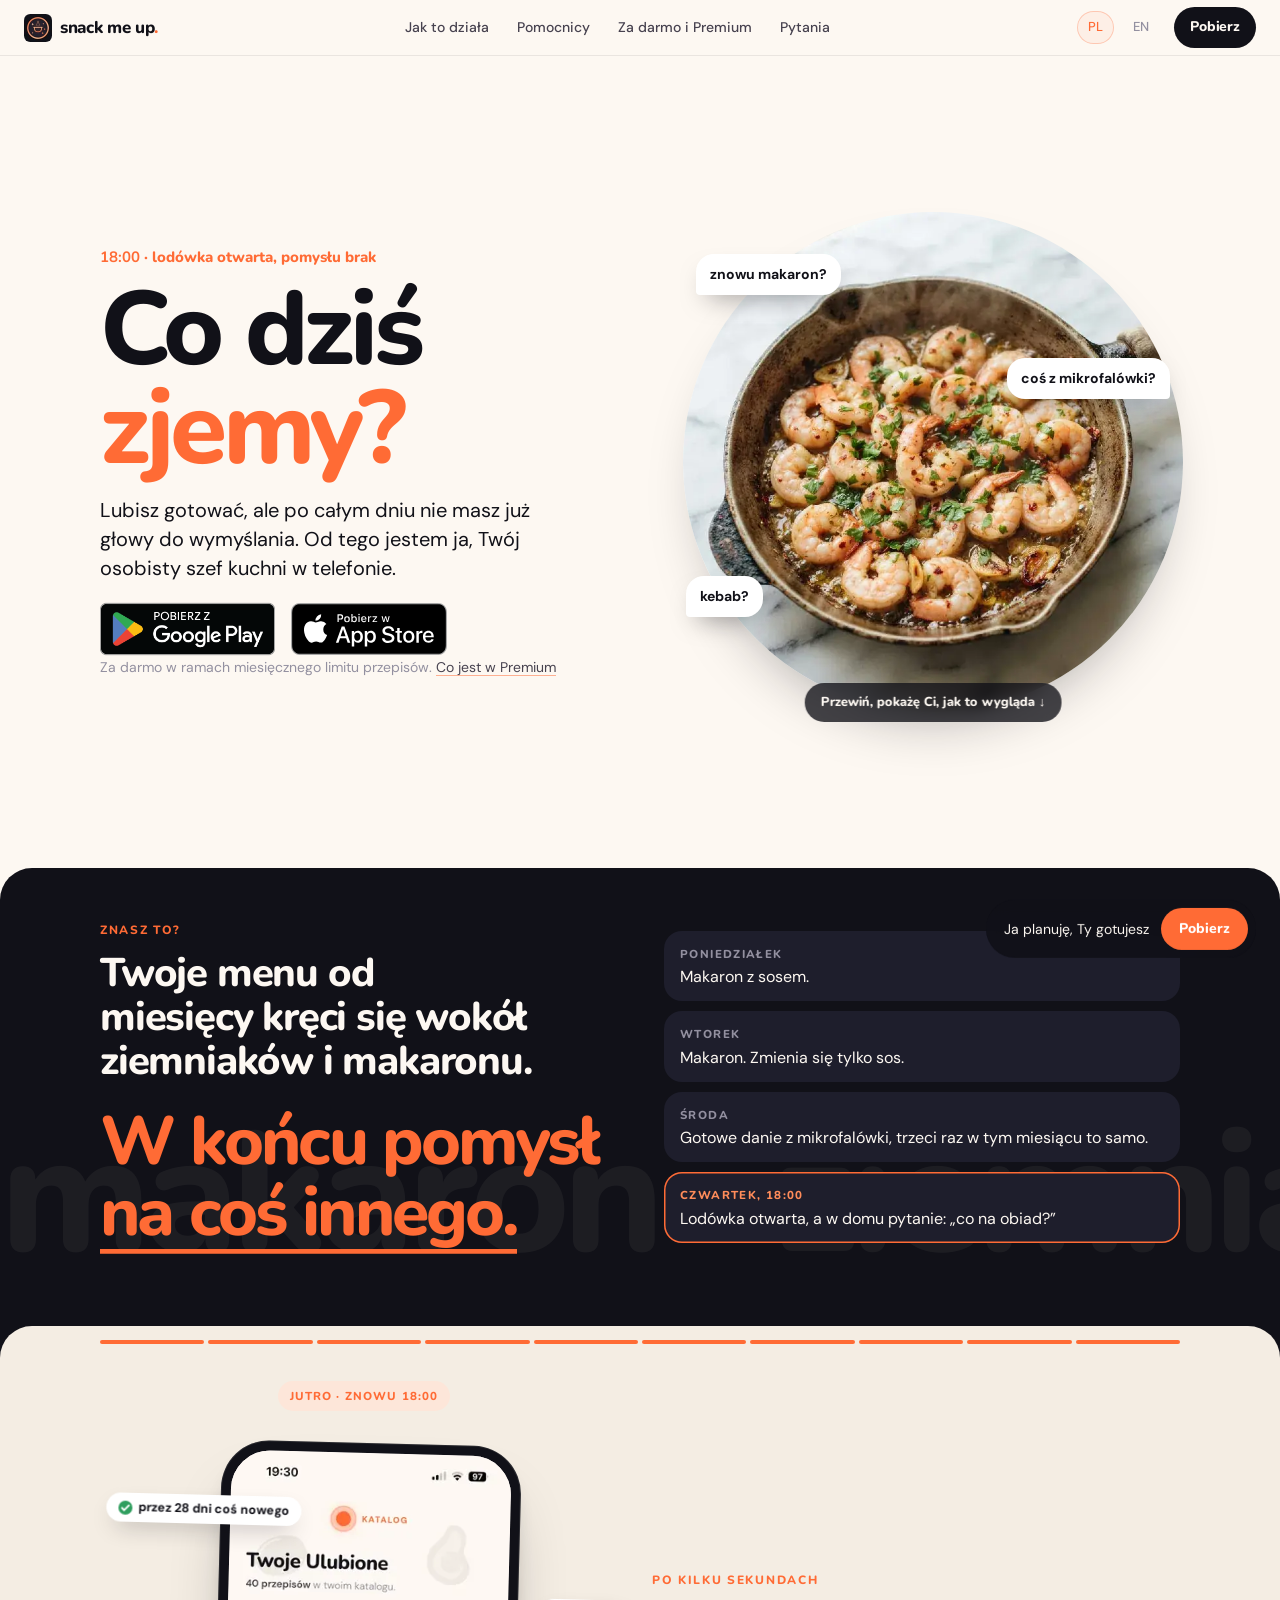
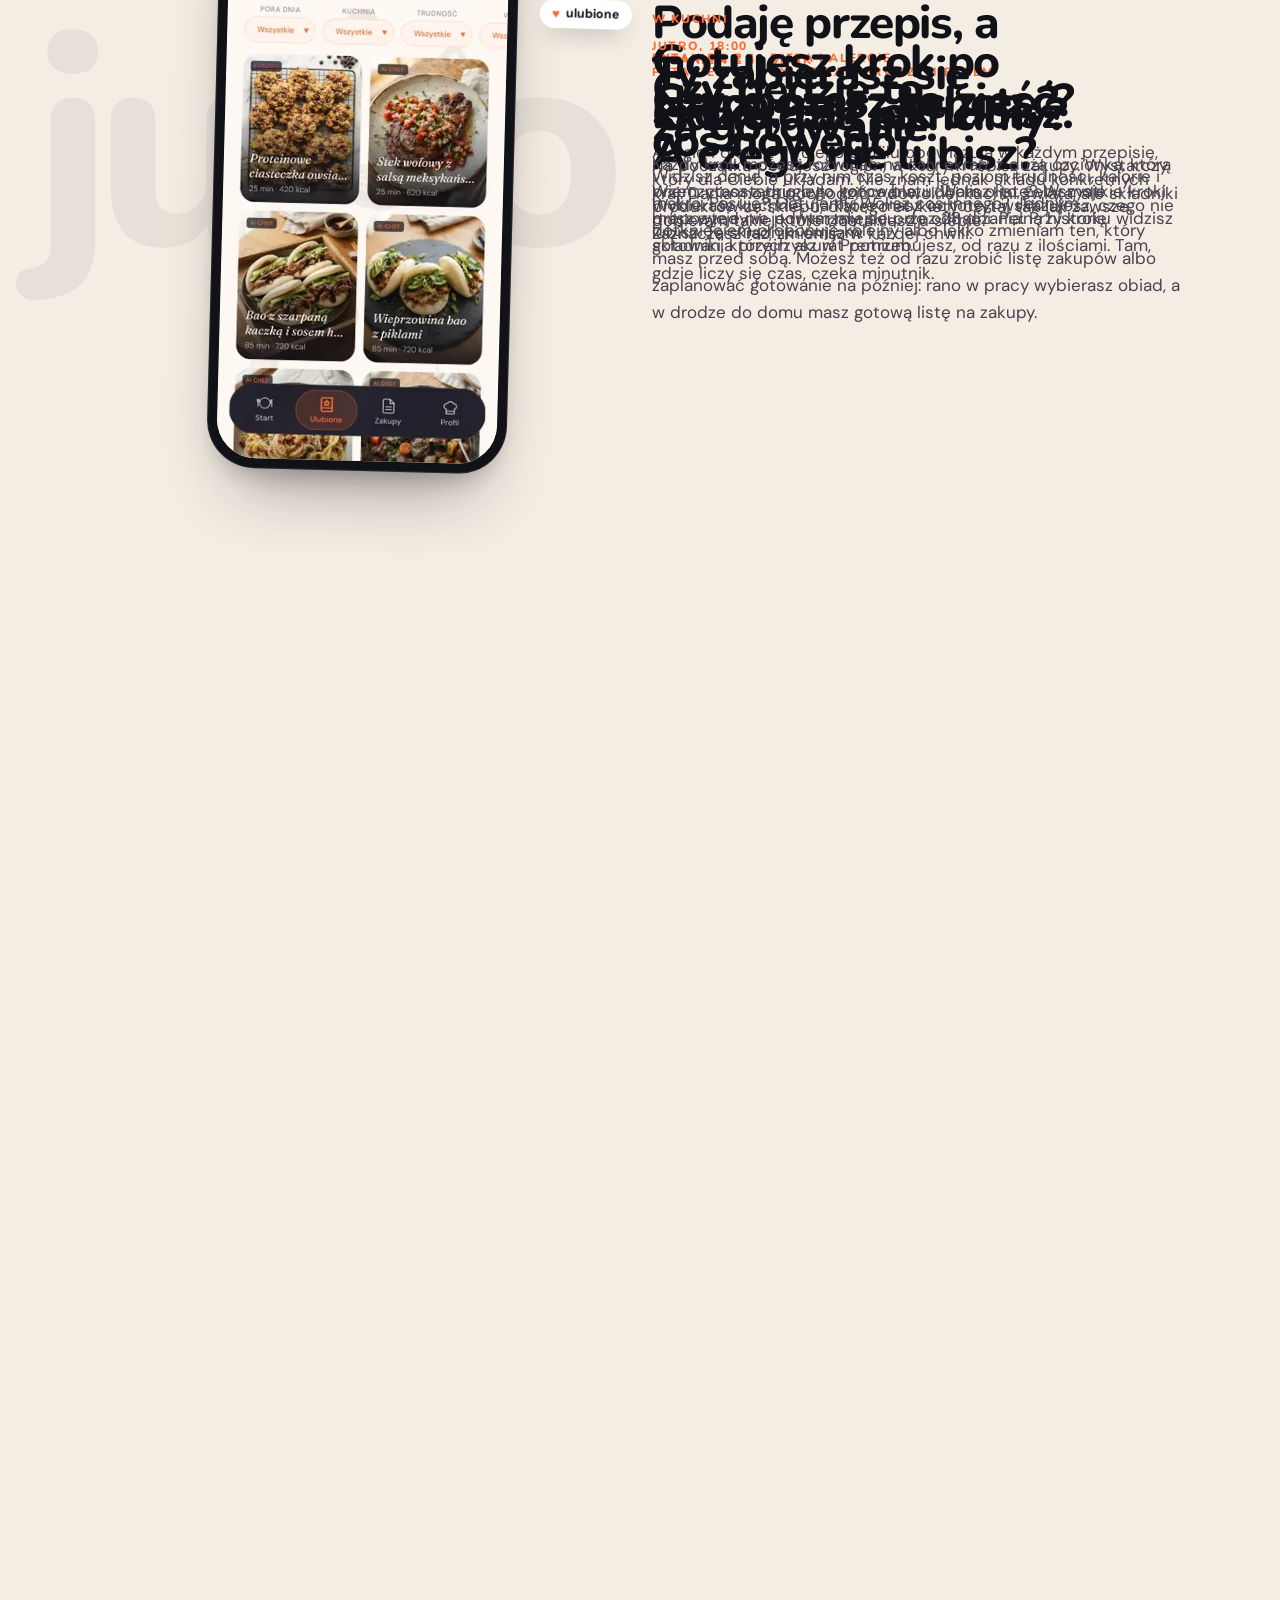
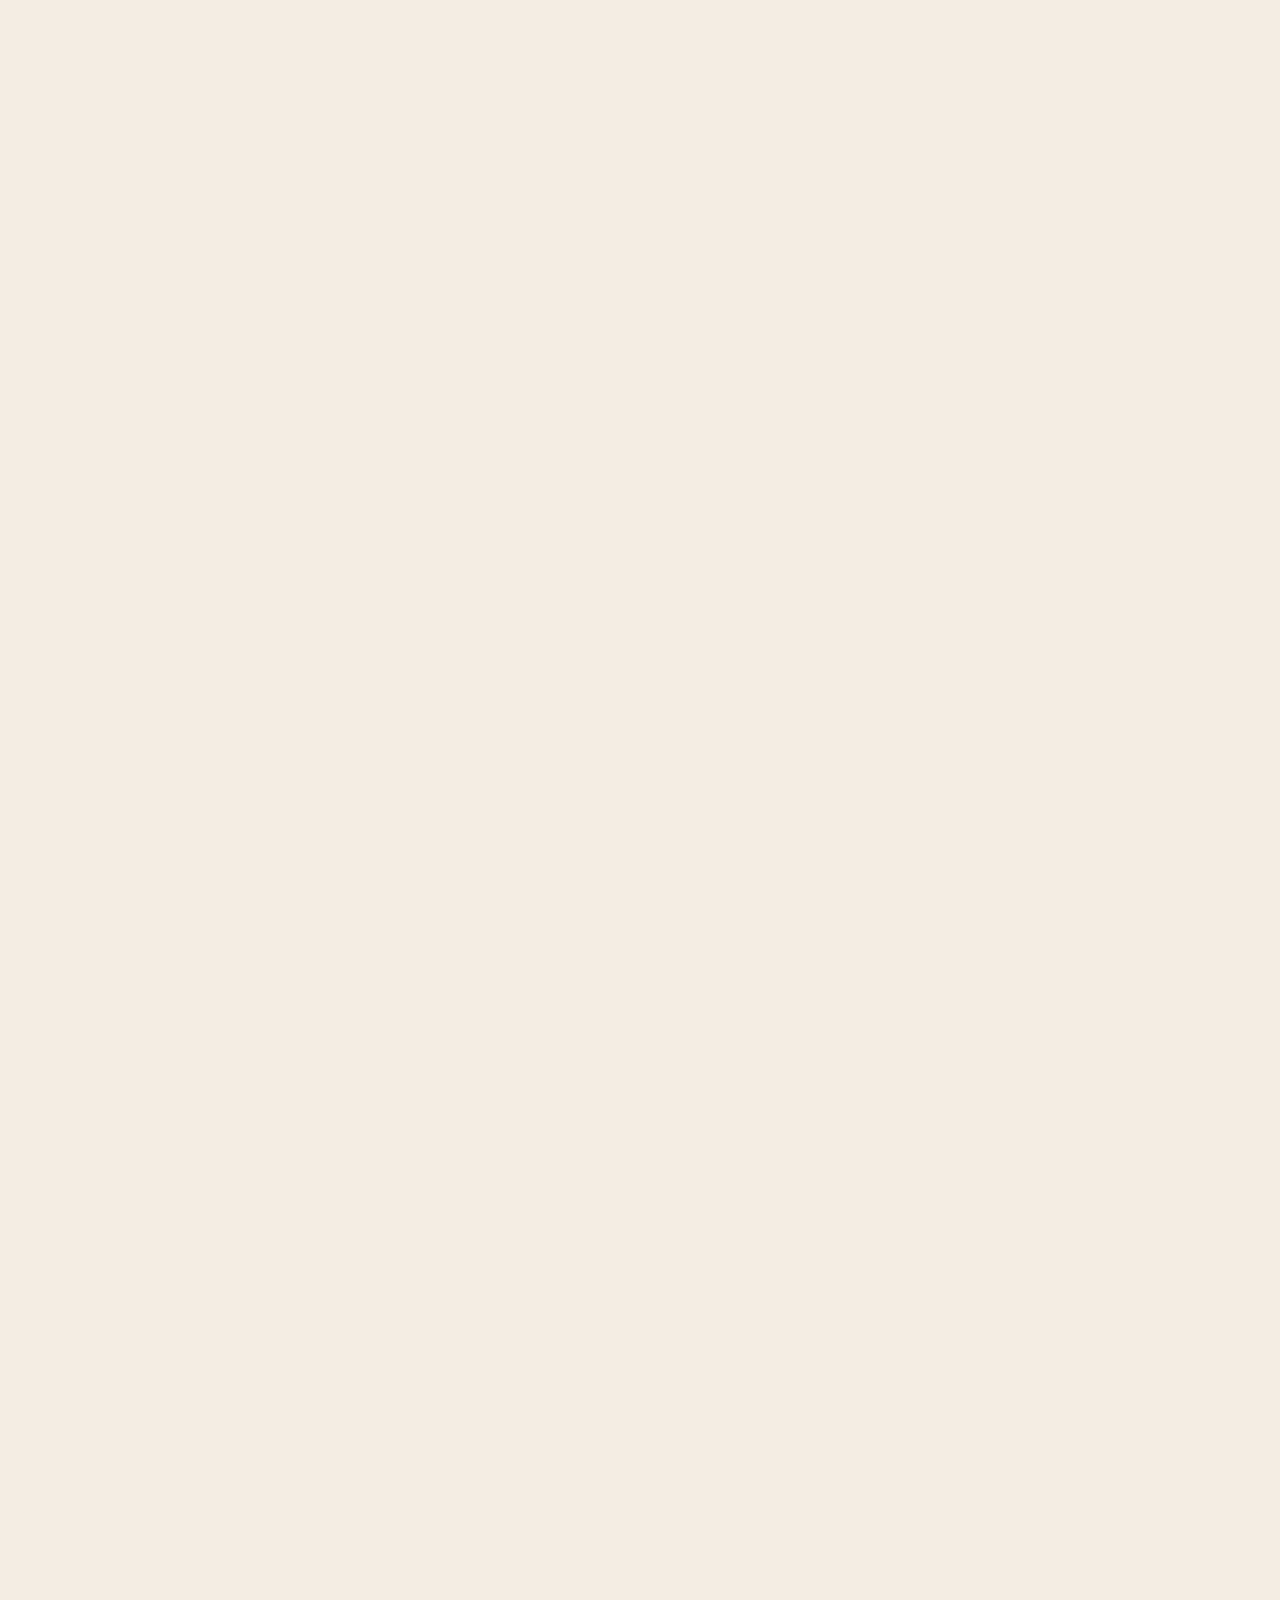
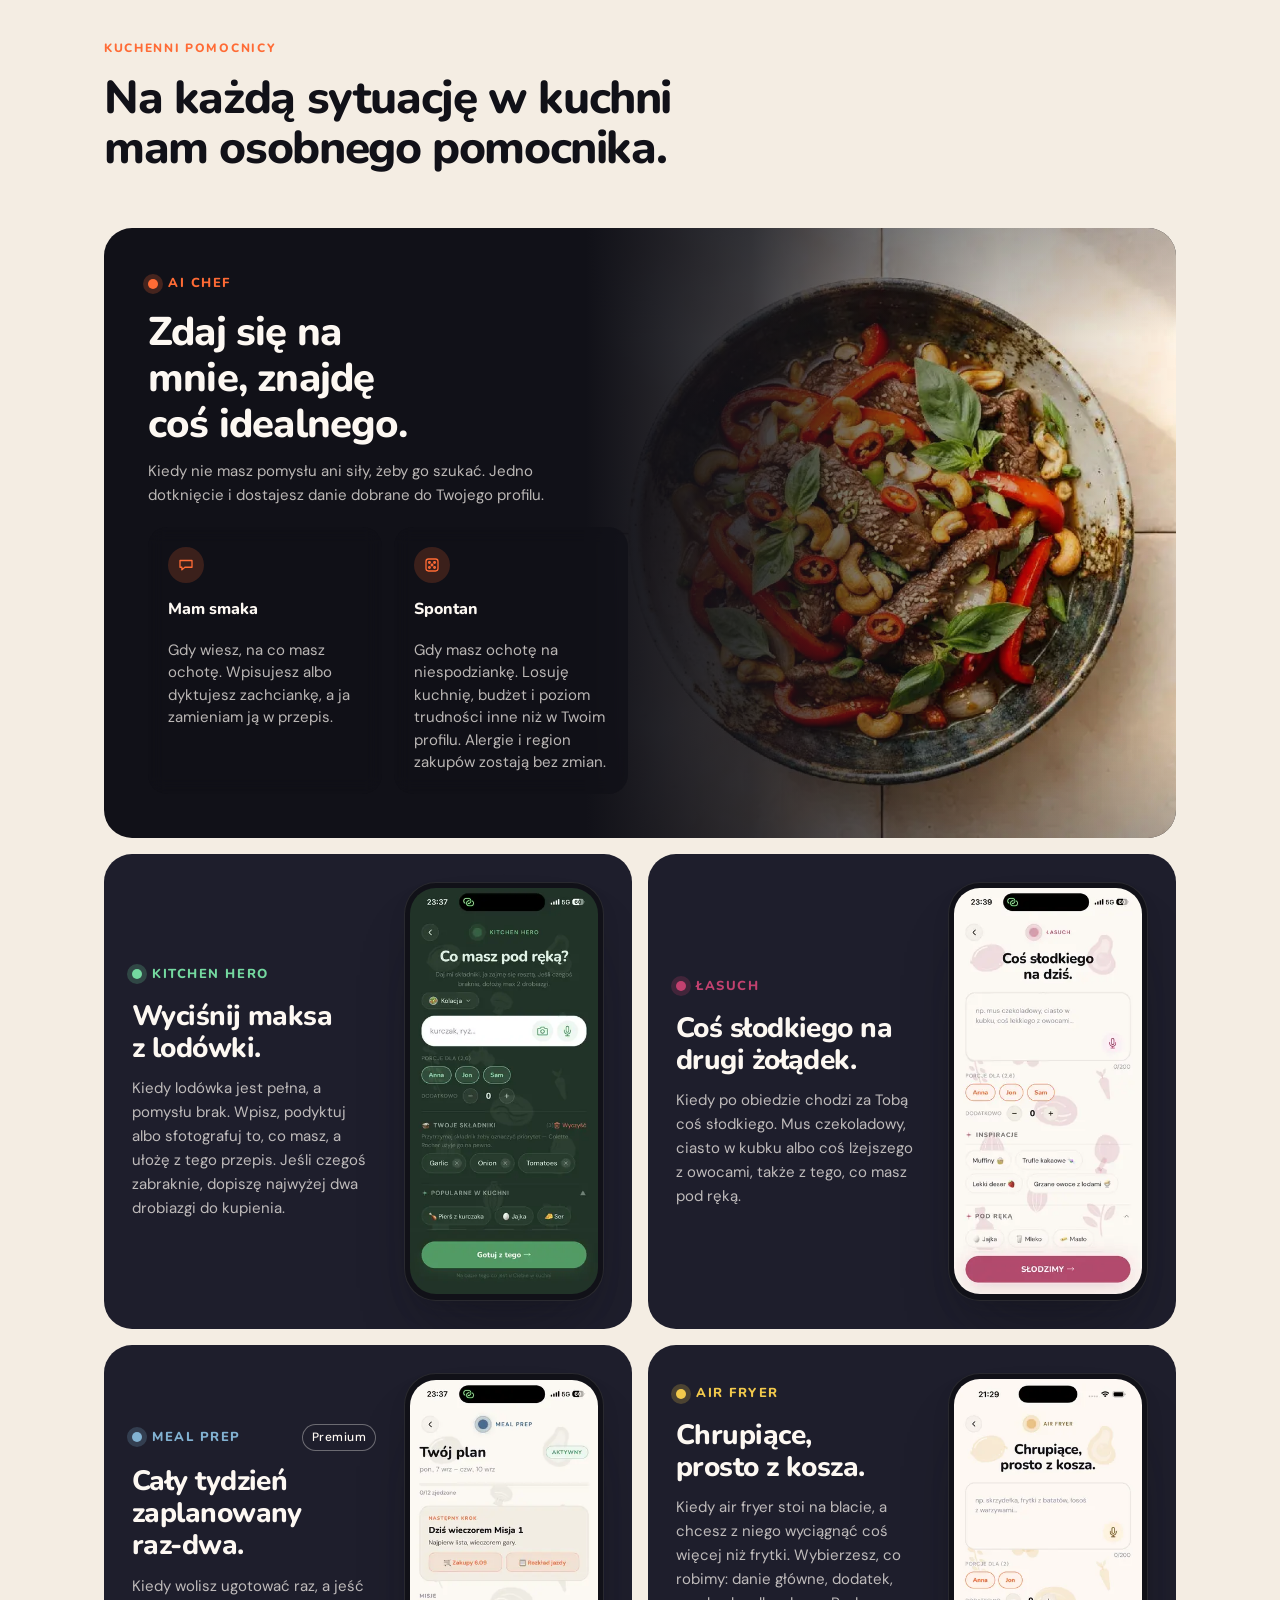
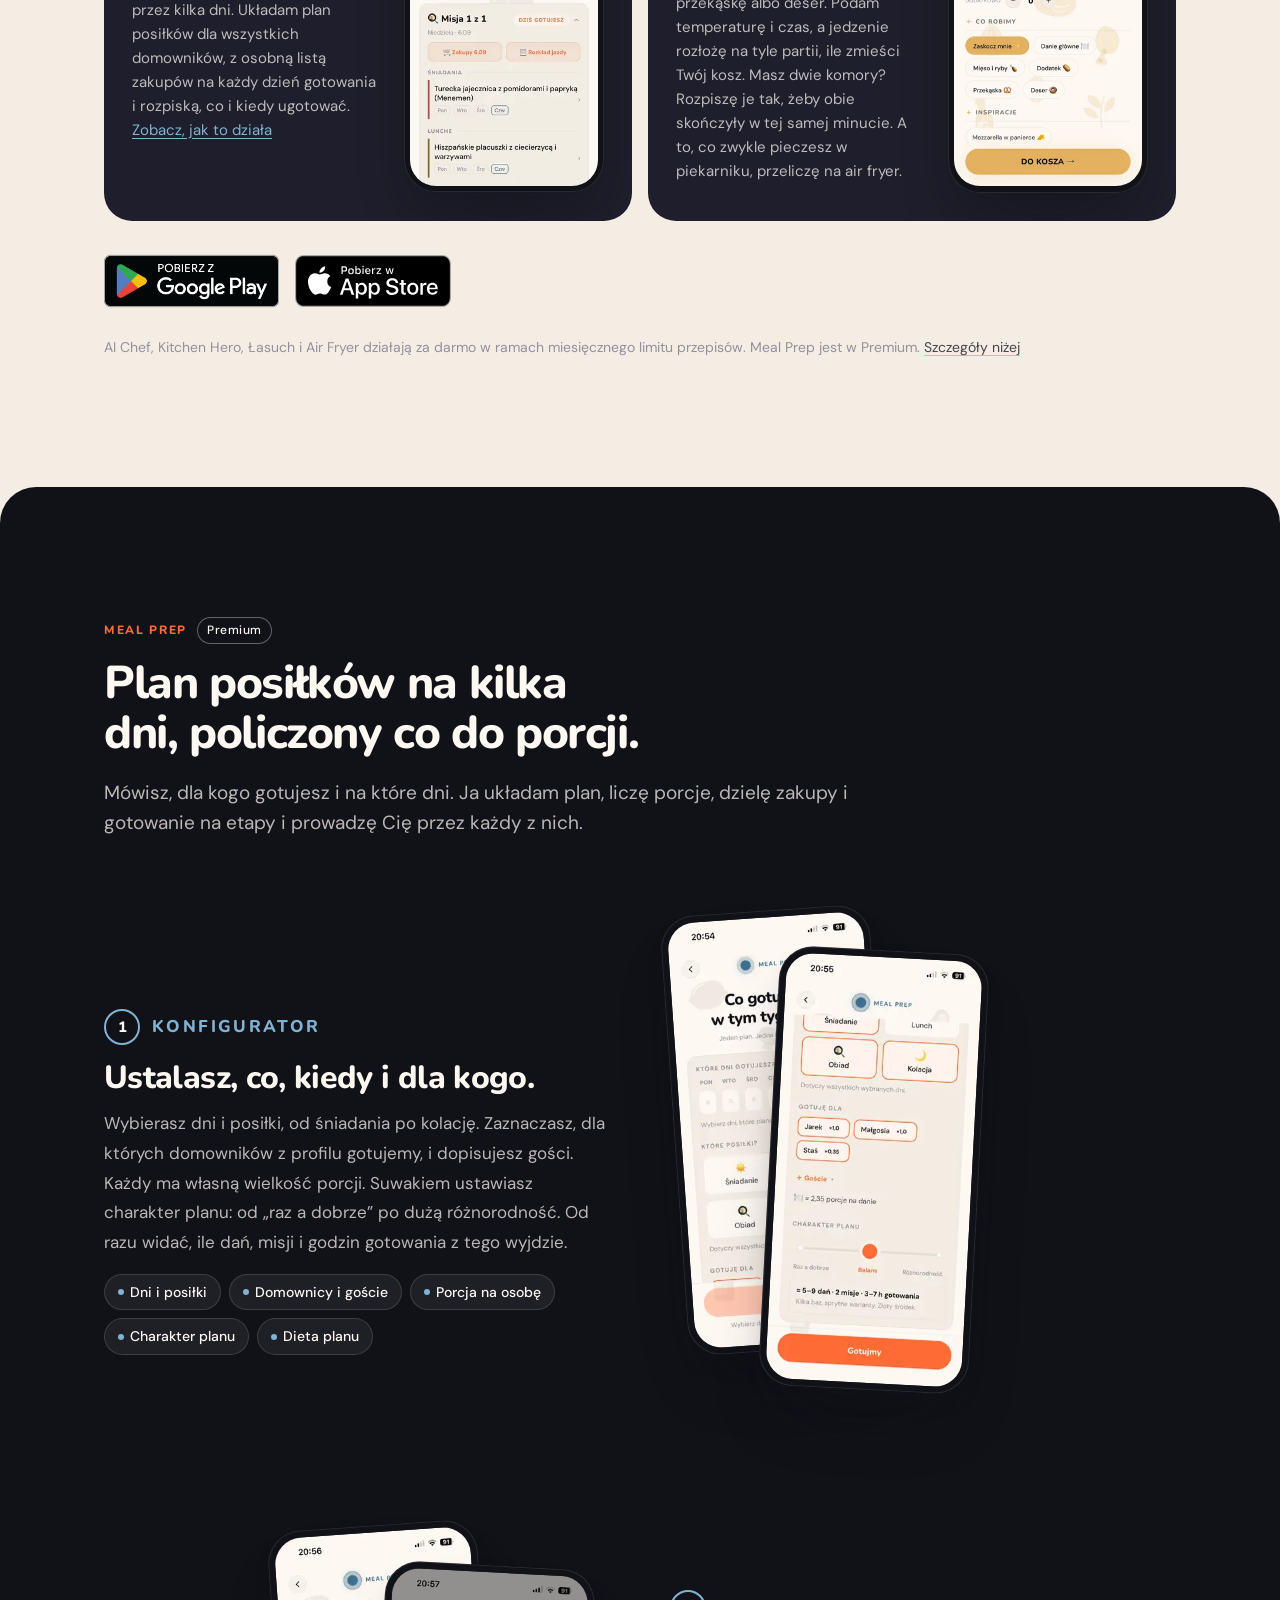
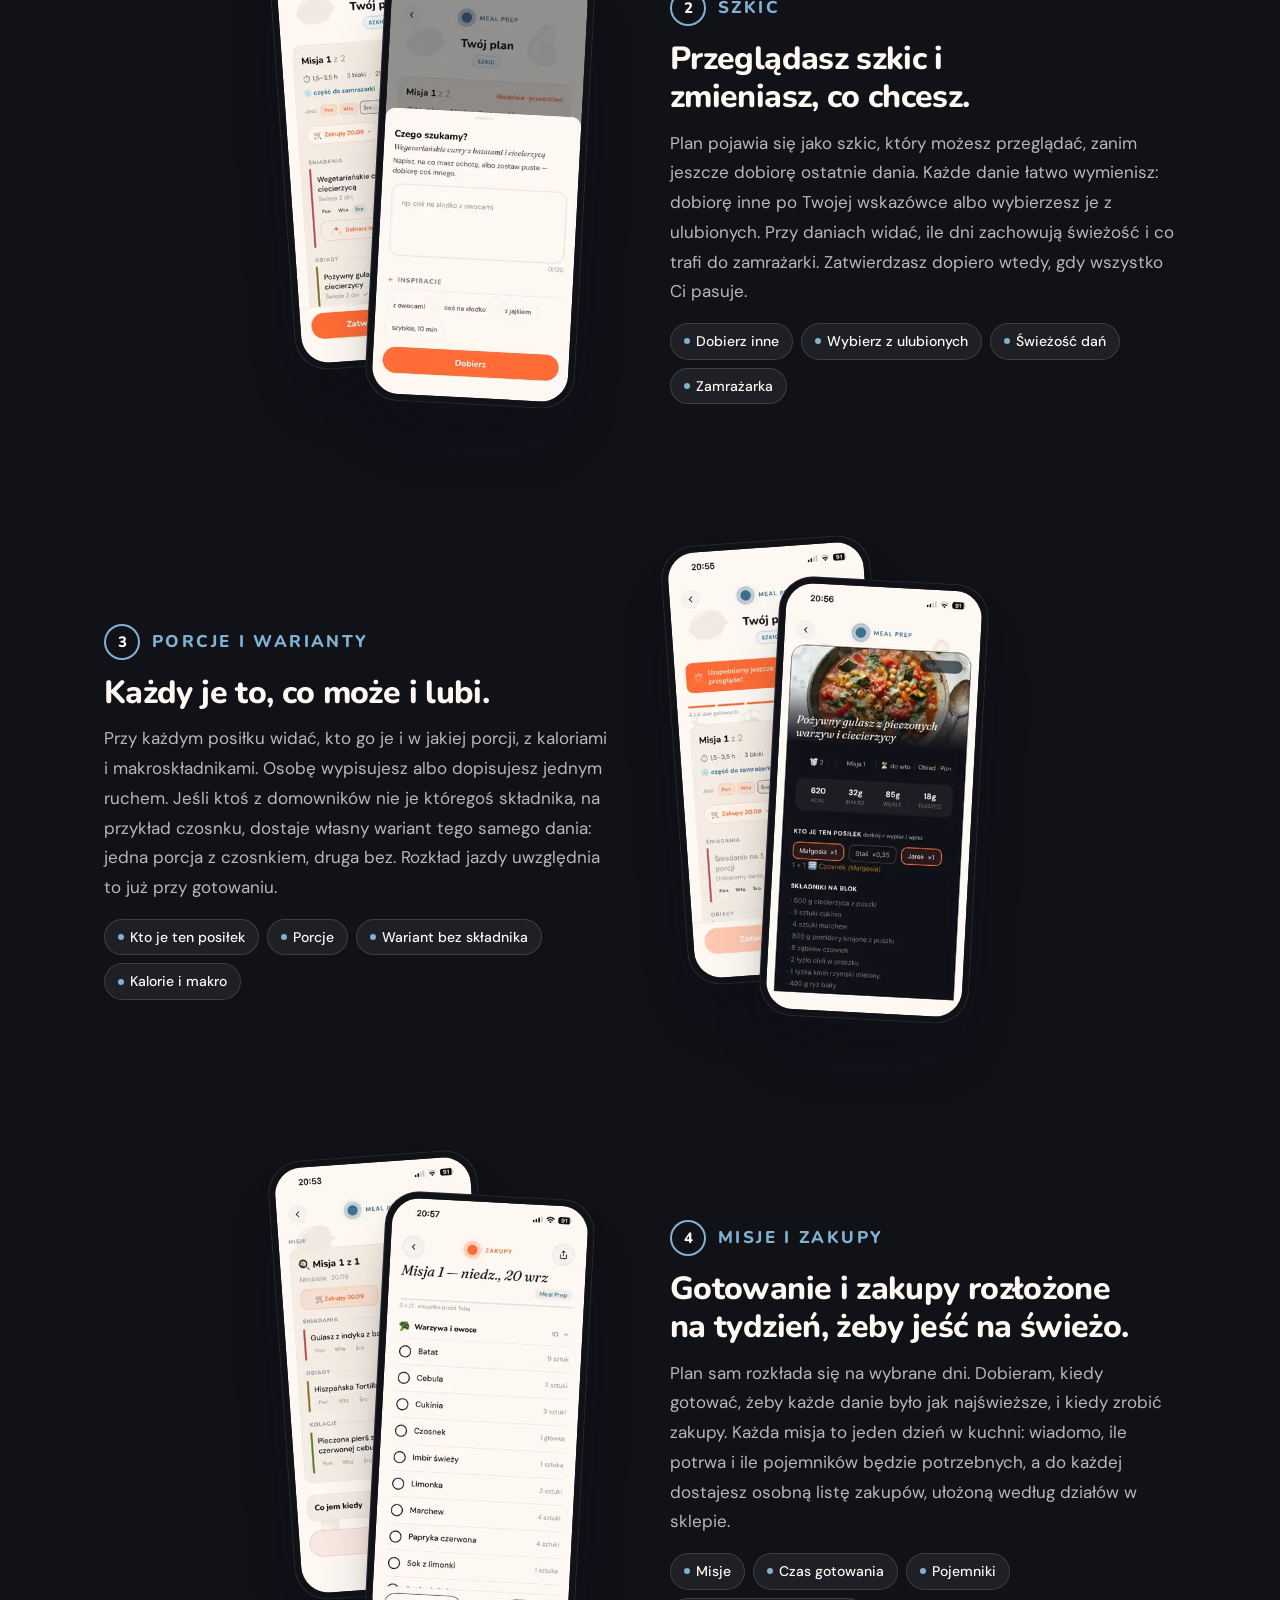
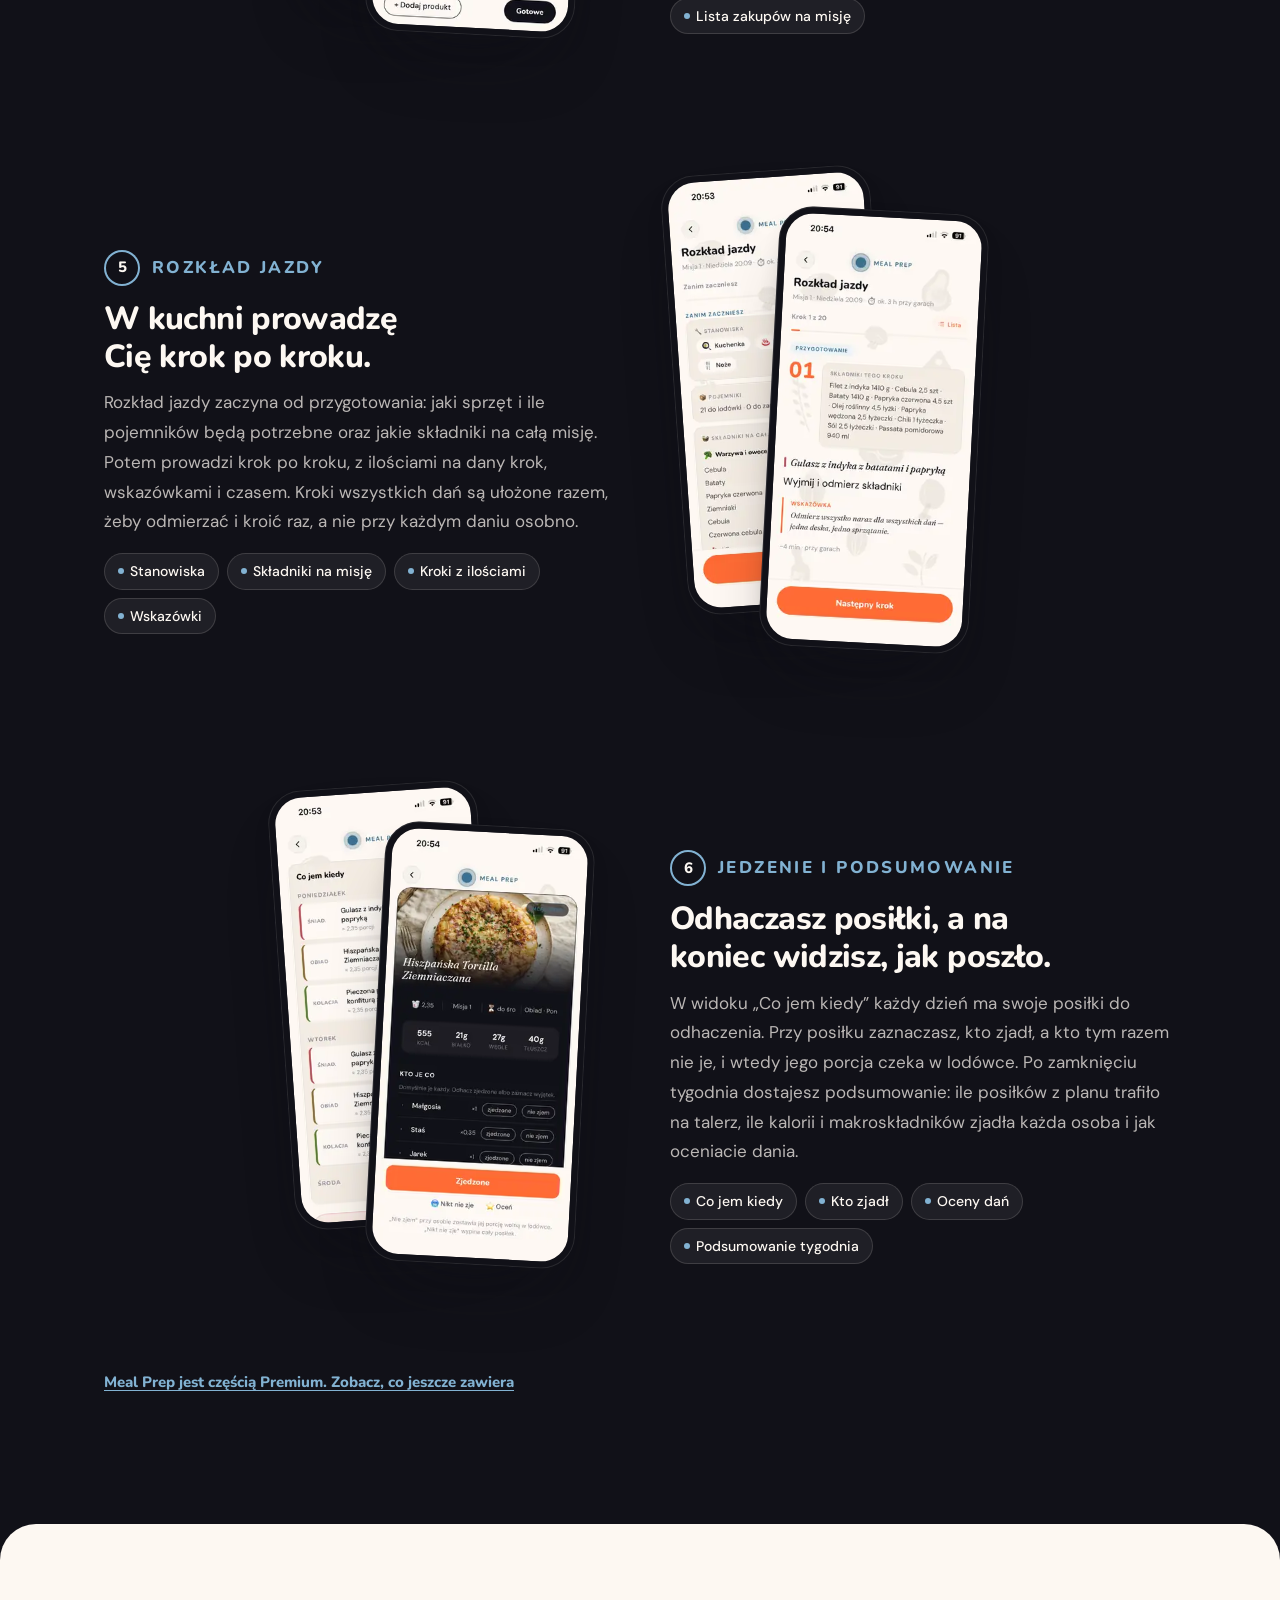
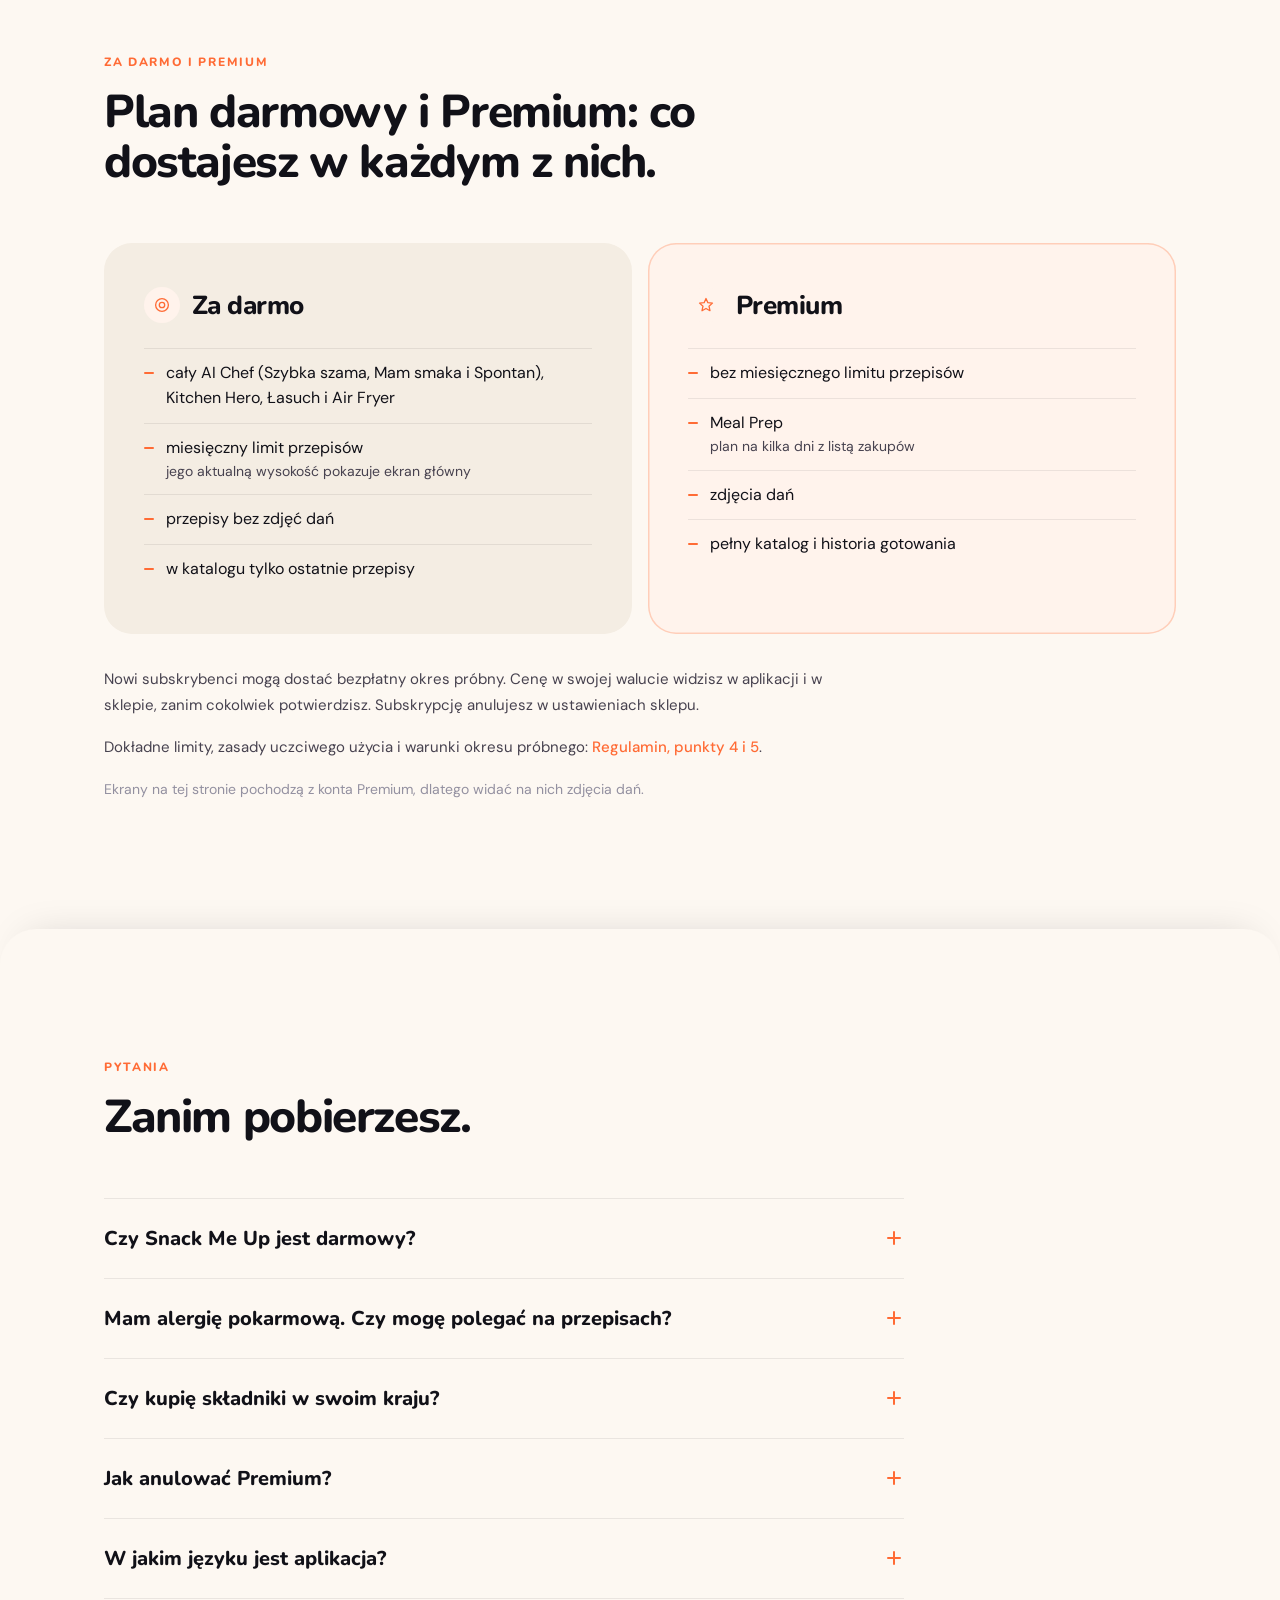
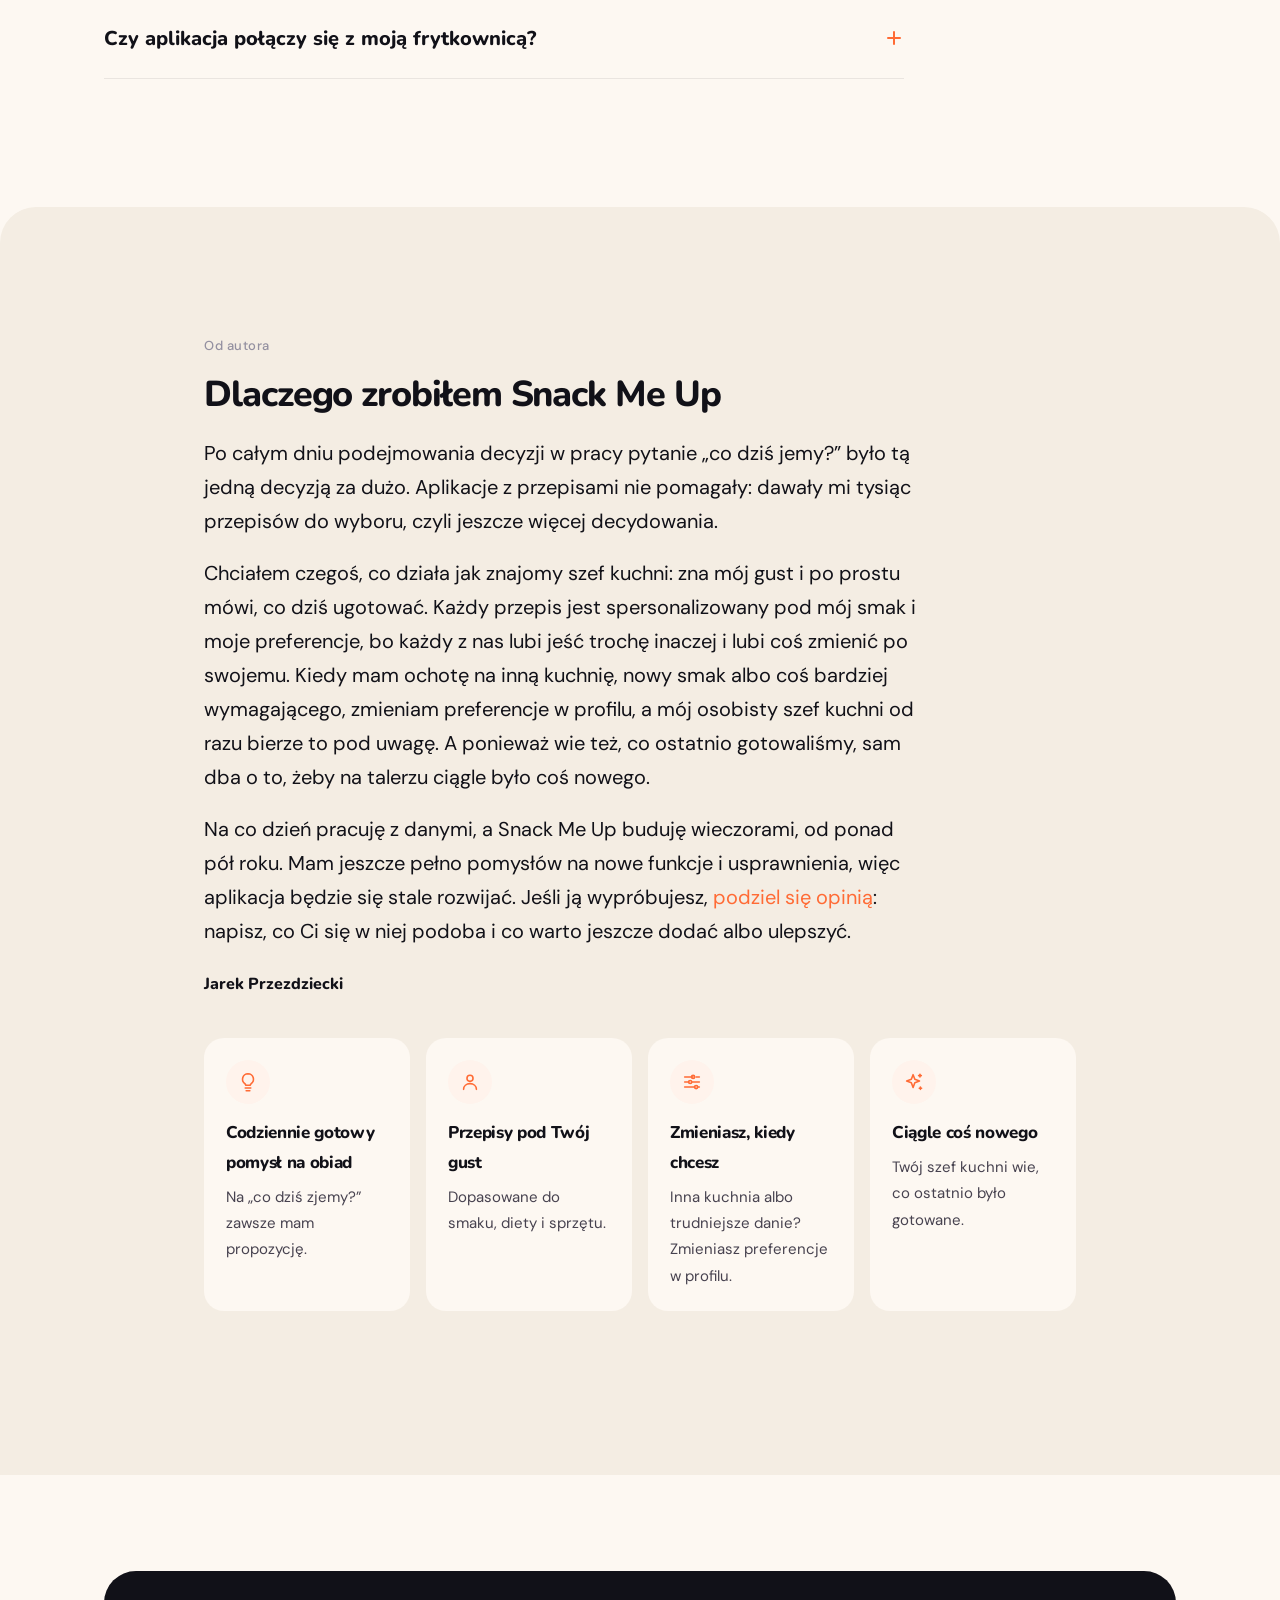
==== commit c415cb82: "landing v2, paczka 1 (PL+EN): opowiesc przy przewijaniu zamiast sekcji hero, problem, how, inside i " ====
--- a/index.html
+++ b/index.html
@@ -31,7 +31,8 @@
   <link href="https://fonts.googleapis.com/css2?family=Nunito:wght@800&family=DM+Sans:wght@400;500;700&family=Fraunces:ital,wght@1,400&display=swap" rel="stylesheet">
   <link rel="stylesheet" href="/assets/legal.css">
   <link rel="stylesheet" href="/assets/home.css">
-  <script src="/assets/home.js" defer></script>
+  <link rel="stylesheet" href="/assets/story.css">
+  <script src="/assets/story.js" defer></script>
 </head>
 <body class="home">
 
@@ -52,187 +53,163 @@
   </div>
 </nav>
 
-<section class="hero">
-  <div class="wrap hero-grid">
-    <div class="hero-copy">
-      <p class="tagline">Dinner, decided.</p>
-      <h1>Nie wiesz, co ugotować?<br>Ja wiem.</h1>
-      <p class="lead">Jestem Snack Me Up, Twój osobisty szef kuchni w telefonie. Znam Twój smak i zawsze znajdę odpowiedź na pytanie „co dziś zjemy?”. Dostajesz przepis dopasowany właśnie do Ciebie.</p>
-      <p class="sub">Pamiętam o Twoich alergiach i diecie, wiem, jaki sprzęt masz w kuchni i które składniki omijać. Dbam o to, żeby przez 28 dni każda propozycja była nowa, a składniki dobieram takie, które łatwo dostaniesz w zwykłym markecie.</p>
-
-      <div class="stores">
+<section class="opener">
+  <div class="opener-copy">
+    <p class="moment"><b>18<i>:</i>00</b> · lodówka otwarta, pomysłu brak</p>
+    <h1><span class="w" style="--d:0">Co</span> <span class="w" style="--d:1">dziś</span> <em class="w" style="--d:2">zjemy?</em></h1>
+    <p class="pitch">Lubisz gotować, ale po całym dniu nie masz już głowy do wymyślania. Od tego jestem ja, Twój osobisty szef kuchni w telefonie.</p>
+    <div class="stores">
         <a class="store-badge" href="https://play.google.com/store/apps/details?id=com.jarekpe.snackmeup"><img src="/assets/badges/google-play-pl.png" width="646" height="250" alt="Pobierz z Google Play"></a>
         <a class="store-badge" href="https://apps.apple.com/pl/app/snack-me-up/id6760691383"><img src="/assets/badges/app-store-pl.svg" height="52" alt="Pobierz w App Store"></a>
       </div>
-      <p class="stores-note">Za darmo w ramach miesięcznego limitu przepisów. <a href="#offer">Co jest w Premium</a></p>
-    </div>
-
-    <div class="hero-visual">
-      <img class="plate" src="/assets/food/01-384.webp" srcset="/assets/food/01-384.webp 384w, /assets/food/01.webp 768w" sizes="(min-width: 900px) 430px, 100vw" width="768" height="768" alt="" aria-hidden="true">
-      <div class="phone">
-        <img src="/assets/screens/02-reveal-pl-360.webp" srcset="/assets/screens/02-reveal-pl-360.webp 360w, /assets/screens/02-reveal-pl-720.webp 720w" sizes="304px" width="360" height="780" fetchpriority="high" alt="Ekran aplikacji z jednym przepisem: krewetki po hiszpańsku z czosnkiem, 15 minut, z wartościami odżywczymi">
-      </div>
-    </div>
-  </div>
-</section>
-
-<section class="problem band">
-  <div class="wrap">
-    <div class="problem-head rise">
-      <h2>„Co dziś zjemy?” To pytanie męczy wielu z nas prawie każdego dnia.</h2>
-      <p class="lede">Otwierasz lodówkę, wertujesz przepisy w poszukiwaniu inspiracji, a kończy się zawsze tak samo.</p>
-    </div>
-    <div class="problem-grid">
-      <article class="problem-card rise" style="--i:0">
-        <span class="ico" data-spin="tick"><svg viewBox="0 0 24 24" fill="none" stroke="currentColor" stroke-width="1.75" stroke-linecap="round" stroke-linejoin="round" aria-hidden="true"><circle cx="12" cy="12" r="8.5"/><path d="M12 7.5V12l3 2"/></svg></span>
-        <h3>Pół godziny szukania</h3>
-        <p>Przewijasz przepis za przepisem i dalej nie wiesz, na co masz ochotę. A jak już coś wpadnie w oko, zastanawiasz się, czy bez pieczarek, których nie lubisz, będzie równie dobre.</p>
-      </article>
-      <article class="problem-card rise" style="--i:1">
-        <span class="ico"><svg viewBox="0 0 24 24" fill="none" stroke="currentColor" stroke-width="1.75" stroke-linecap="round" stroke-linejoin="round" aria-hidden="true"><path d="M4 8h16l-1.4 8.4a2 2 0 0 1-2 1.6H7.4a2 2 0 0 1-2-1.6L4 8Z"/><path d="M8.5 8V6.5a3.5 3.5 0 0 1 7 0V8"/><path d="M5 5l14 14"/></svg></span>
-        <h3>Składnik, którego nie kupisz</h3>
-        <p>Wreszcie coś wygląda dobrze, ale w przepisie jest produkt, którego w sklepie pod domem raczej nie dostaniesz.</p>
-      </article>
-      <article class="problem-card rise" style="--i:2">
-        <span class="ico" data-spin="repeat"><svg viewBox="0 0 24 24" fill="none" stroke="currentColor" stroke-width="1.75" stroke-linecap="round" stroke-linejoin="round" aria-hidden="true"><path d="M17 3l4 4-4 4"/><path d="M3 12V10a4 4 0 0 1 4-4h14"/><path d="M7 21l-4-4 4-4"/><path d="M21 12v2a4 4 0 0 1-4 4H3"/></svg></span>
-        <h3>Znowu to samo</h3>
-        <p>Twoje menu od miesięcy kręci się wokół ziemniaków i makaronu. Zmienia się tylko sos.</p>
-      </article>
-    </div>
-    <p class="problem-close rise">Codzienne planowanie i kombinowanie, co by tu dziś wszamać, męczy bardziej niż samo gotowanie. Tę część biorę na siebie.</p>
-  </div>
-</section>
-
-<section class="how band" id="how">
-  <div class="wrap">
-    <div class="how-head rise">
-      <p class="eyebrow">Jak to działa</p>
-      <h2>Pięć kroków i obiad na stole.</h2>
-      <p class="how-lead">Na początku poznaję Ciebie i Twój gust, a potem pamiętam o nim przy każdym przepisie: o Twoich kubkach smakowych, alergiach, a nawet o tym, na czym możesz gotować. Każdy obiad wygląda tak:</p>
-    </div>
-    <div class="how-grid">
-      <div class="steps">
-        <article class="step">
-          <div class="step-copy">
-            <div class="step-row">
-              <span class="step-no">1</span>
-              <p class="when">Krok 1 · mówisz, czego chcesz</p>
-            </div>
-            <h3>Jedno dotknięcie albo jedno zdanie.</h3>
-            <p>W AI Chefie wybierasz, jak chcesz zacząć. Szybka szama tworzy przepis jednym dotknięciem. A gdy wiesz, na co masz ochotę, wpisujesz albo dyktujesz zachciankę. Przy okazji możesz od razu zmienić preferencje. Potem daj mi chwilę na ułożenie przepisu.</p>
-            <ul class="chips">
-              <li class="rise" style="--i:0"><svg viewBox="0 0 24 24" fill="none" stroke="currentColor" stroke-width="1.75" stroke-linecap="round" stroke-linejoin="round" aria-hidden="true"><path d="M13 3 5 14h6l-1 7 9-12h-6l1-6Z"/></svg>Szybka szama</li>
-              <li class="rise" style="--i:1"><svg viewBox="0 0 24 24" fill="none" stroke="currentColor" stroke-width="1.75" stroke-linecap="round" stroke-linejoin="round" aria-hidden="true"><path d="M4 6h16v9H10.5L6.5 18.5V15H4V6Z"/></svg>Mam smaka</li>
-              <li class="rise" style="--i:2"><svg viewBox="0 0 24 24" fill="none" stroke="currentColor" stroke-width="1.75" stroke-linecap="round" stroke-linejoin="round" aria-hidden="true"><rect x="4" y="4" width="16" height="16" rx="3.2"/><circle cx="8.6" cy="8.6" r="1.1"/><circle cx="15.4" cy="8.6" r="1.1"/><circle cx="8.6" cy="15.4" r="1.1"/><circle cx="15.4" cy="15.4" r="1.1"/><circle cx="12" cy="12" r="1.1"/></svg>Spontan</li>
-              <li class="rise" style="--i:3"><svg viewBox="0 0 24 24" fill="none" stroke="currentColor" stroke-width="1.75" stroke-linecap="round" stroke-linejoin="round" aria-hidden="true"><rect x="9.3" y="3.5" width="5.4" height="10" rx="2.7"/><path d="M5.5 11a6.5 6.5 0 0 0 13 0"/><path d="M12 17.5V21"/></svg>Tekstem albo głosem</li>
-            </ul>
-          </div>
-          <div class="step-phones">
-            <div class="phone step-phone step-phone--back"><img src="/assets/screens/hw-1a-pl-300.webp" srcset="/assets/screens/hw-1a-pl-300.webp 300w, /assets/screens/hw-1a-pl-500.webp 500w" sizes="170px" width="300" height="650" loading="lazy" decoding="async" alt="Ekran AI Chef z kaflami Szybka szama, Mam smaka i Spontan"></div>
-            <div class="phone step-phone step-phone--front"><img src="/assets/screens/hw-1b-pl-300.webp" srcset="/assets/screens/hw-1b-pl-300.webp 300w, /assets/screens/hw-1b-pl-500.webp 500w" sizes="170px" width="300" height="650" loading="lazy" decoding="async" alt="Pole na zachciankę, którą można wpisać albo podyktować"></div>
-          </div>
-        </article>
-        <article class="step">
-          <div class="step-copy">
-            <div class="step-row">
-              <span class="step-no">2</span>
-              <p class="when">Krok 2 · po kilku sekundach</p>
-            </div>
-            <h3>Podaję przepis, a Ty zabierasz się za gotowanie.</h3>
-            <p>Widzisz danie, a przy nim czas, koszt, poziom trudności, kalorie i makro. Pasuje? Gotujemy. Wolisz coś innego? Jednym dotknięciem proponuję kolejny albo lekko zmieniam ten, który masz przed sobą. Możesz też od razu zrobić listę zakupów albo zaplanować gotowanie na później: rano w pracy wybierasz obiad, a w drodze do domu masz gotową listę na zakupy.</p>
-            <ul class="chips">
-              <li class="rise" style="--i:0"><svg viewBox="0 0 24 24" fill="none" stroke="currentColor" stroke-width="1.75" stroke-linecap="round" stroke-linejoin="round" aria-hidden="true"><circle cx="12" cy="12" r="8.5"/><path d="M8.5 12.5l2.5 2.5 5-5.5"/></svg>Gotujmy</li>
-              <li class="rise" style="--i:1"><svg viewBox="0 0 24 24" fill="none" stroke="currentColor" stroke-width="1.75" stroke-linecap="round" stroke-linejoin="round" aria-hidden="true"><path d="M17 3l4 4-4 4"/><path d="M3 12V10a4 4 0 0 1 4-4h14"/><path d="M7 21l-4-4 4-4"/><path d="M21 12v2a4 4 0 0 1-4 4H3"/></svg>Inna propozycja</li>
-              <li class="rise" style="--i:2"><svg viewBox="0 0 24 24" fill="none" stroke="currentColor" stroke-width="1.75" stroke-linecap="round" stroke-linejoin="round" aria-hidden="true"><path d="M3 4h2.2l2.3 12a2 2 0 0 0 2 1.6h7.6a2 2 0 0 0 1.9-1.5L21 8.2H6.2"/><circle cx="9.5" cy="20" r="1.3"/><circle cx="17" cy="20" r="1.3"/></svg>Lista zakupów</li>
-              <li class="rise" style="--i:3"><svg viewBox="0 0 24 24" fill="none" stroke="currentColor" stroke-width="1.75" stroke-linecap="round" stroke-linejoin="round" aria-hidden="true"><rect x="3" y="5" width="18" height="15.5" rx="2.2"/><path d="M3 9.5h18"/><path d="M8 3v4M16 3v4"/></svg>Zaplanuj</li>
-              <li class="rise" style="--i:4"><svg viewBox="0 0 24 24" fill="none" stroke="currentColor" stroke-width="1.75" stroke-linecap="round" stroke-linejoin="round" aria-hidden="true"><path d="M7 3.5h10a1 1 0 0 1 1 1V21l-6-4-6 4V4.5a1 1 0 0 1 1-1Z"/></svg>Zapisz</li>
-            </ul>
-          </div>
-          <div class="step-phones">
-            <div class="phone step-phone step-phone--back"><img src="/assets/screens/hw-2a-pl-300.webp" srcset="/assets/screens/hw-2a-pl-300.webp 300w, /assets/screens/hw-2a-pl-500.webp 500w" sizes="170px" width="300" height="650" loading="lazy" decoding="async" alt="Ekran „Gotuję”: aplikacja szuka kolacji"></div>
-            <div class="phone step-phone step-phone--front"><img src="/assets/screens/hw-2b-pl-300.webp" srcset="/assets/screens/hw-2b-pl-300.webp 300w, /assets/screens/hw-2b-pl-500.webp 500w" sizes="170px" width="300" height="650" loading="lazy" decoding="async" alt="Gotowy przepis z czasem, kosztem, kaloriami i przyciskami Gotujmy, Zakupy, Zaplanuj"></div>
-          </div>
-        </article>
-        <article class="step">
-          <div class="step-copy">
-            <div class="step-row">
-              <span class="step-no">3</span>
-              <p class="when">Krok 3 · w sklepie</p>
-            </div>
-            <h3>Zakupy bez wyprawy do Azji.</h3>
-            <p>Lista zakupów robi się sama i jest ułożona według działów w sklepie. Odhaczasz to, co już masz w kuchni, i dokupujesz resztę. Składniki dobieram pod kraj, w którym mieszkasz. Ochota na pad thai w małym mieście w środku Europy? Bilet do Bangkoku zostaje w szufladzie, bo układam przepis z tego, co dostaniesz w zwykłym markecie.</p>
-            <ul class="chips">
-              <li class="rise" style="--i:0"><svg viewBox="0 0 24 24" fill="none" stroke="currentColor" stroke-width="1.75" stroke-linecap="round" stroke-linejoin="round" aria-hidden="true"><rect x="3.5" y="3.5" width="7" height="7" rx="1.5"/><rect x="13.5" y="3.5" width="7" height="7" rx="1.5"/><rect x="3.5" y="13.5" width="7" height="7" rx="1.5"/><rect x="13.5" y="13.5" width="7" height="7" rx="1.5"/></svg>Pogrupowana działami</li>
-              <li class="rise" style="--i:1"><svg viewBox="0 0 24 24" fill="none" stroke="currentColor" stroke-width="1.75" stroke-linecap="round" stroke-linejoin="round" aria-hidden="true"><rect x="4" y="4" width="16" height="16" rx="4"/><path d="M8 12.5l2.5 2.5 5-6"/></svg>Odhaczanie</li>
-              <li class="rise" style="--i:2"><svg viewBox="0 0 24 24" fill="none" stroke="currentColor" stroke-width="1.75" stroke-linecap="round" stroke-linejoin="round" aria-hidden="true"><rect x="4" y="4" width="16" height="16" rx="4"/><path d="M12 8v8M8 12h8"/></svg>Własne produkty</li>
-              <li class="rise" style="--i:3"><svg viewBox="0 0 24 24" fill="none" stroke="currentColor" stroke-width="1.75" stroke-linecap="round" stroke-linejoin="round" aria-hidden="true"><circle cx="18" cy="5" r="2.2"/><circle cx="6" cy="12" r="2.2"/><circle cx="18" cy="19" r="2.2"/><path d="M8 10.8l8-4.4M8 13.2l8 4.4"/></svg>Udostępnianie listy</li>
-            </ul>
-          </div>
-          <div class="step-phones">
-            <div class="phone step-phone step-phone--back"><img src="/assets/screens/hw-3a-pl-300.webp" srcset="/assets/screens/hw-3a-pl-300.webp 300w, /assets/screens/hw-3a-pl-500.webp 500w" sizes="170px" width="300" height="650" loading="lazy" decoding="async" alt="Aktywne listy zakupów z postępem"></div>
-            <div class="phone step-phone step-phone--front"><img src="/assets/screens/hw-3b-pl-300.webp" srcset="/assets/screens/hw-3b-pl-300.webp 300w, /assets/screens/hw-3b-pl-500.webp 500w" sizes="170px" width="300" height="650" loading="lazy" decoding="async" alt="Lista zakupów jednego przepisu pogrupowana w działy"></div>
-          </div>
-        </article>
-        <article class="step">
-          <div class="step-copy">
-            <div class="step-row">
-              <span class="step-no">4</span>
-              <p class="when">Krok 4 · w kuchni</p>
-            </div>
-            <h3>Gotujesz krok po kroku, tak jak lubisz.</h3>
-            <p>Każdy krok możesz rozwinąć na cały ekran, z dużą czcionką, którą przeczytasz z drugiego końca blatu. Wolisz listę? Wszystkie kroki masz wtedy w jednym miejscu, do odhaczania. Przy kroku widzisz składniki, których akurat potrzebujesz, od razu z ilościami. Tam, gdzie liczy się czas, czeka minutnik.</p>
-            <ul class="chips">
-              <li class="rise" style="--i:0"><svg viewBox="0 0 24 24" fill="none" stroke="currentColor" stroke-width="1.75" stroke-linecap="round" stroke-linejoin="round" aria-hidden="true"><path d="M4 9V5a1 1 0 0 1 1-1h4"/><path d="M20 9V5a1 1 0 0 0-1-1h-4"/><path d="M4 15v4a1 1 0 0 0 1 1h4"/><path d="M20 15v4a1 1 0 0 1-1 1h-4"/></svg>Widok kroku</li>
-              <li class="rise" style="--i:1"><svg viewBox="0 0 24 24" fill="none" stroke="currentColor" stroke-width="1.75" stroke-linecap="round" stroke-linejoin="round" aria-hidden="true"><path d="M9.5 6.5h11"/><path d="M9.5 12h11"/><path d="M9.5 17.5h11"/><path d="M4 6.5h.01"/><path d="M4 12h.01"/><path d="M4 17.5h.01"/></svg>Widok listy</li>
-              <li class="rise" style="--i:2"><svg viewBox="0 0 24 24" fill="none" stroke="currentColor" stroke-width="1.75" stroke-linecap="round" stroke-linejoin="round" aria-hidden="true"><path d="M4.5 10h15v2a6 6 0 0 1-6 6h-3a6 6 0 0 1-6-6v-2Z"/><path d="M2.5 10h2M19.5 10h2"/></svg>Składniki kroku</li>
-              <li class="rise" style="--i:3"><svg viewBox="0 0 24 24" fill="none" stroke="currentColor" stroke-width="1.75" stroke-linecap="round" stroke-linejoin="round" aria-hidden="true"><circle cx="12" cy="13" r="8"/><path d="M12 9v4l2.8 1.8"/><path d="M9.5 2.5h5"/><path d="M18.5 5.5l1.3-1.3"/></svg>Minutnik</li>
-            </ul>
-          </div>
-          <div class="step-phones">
-            <div class="phone step-phone step-phone--back"><img src="/assets/screens/hw-4a-pl-300.webp" srcset="/assets/screens/hw-4a-pl-300.webp 300w, /assets/screens/hw-4a-pl-500.webp 500w" sizes="170px" width="300" height="650" loading="lazy" decoding="async" alt="Krok gotowania na całym ekranie ze składnikami i minutnikiem"></div>
-            <div class="phone step-phone step-phone--front"><img src="/assets/screens/hw-4b-pl-300.webp" srcset="/assets/screens/hw-4b-pl-300.webp 300w, /assets/screens/hw-4b-pl-500.webp 500w" sizes="170px" width="300" height="650" loading="lazy" decoding="async" alt="Wszystkie kroki na liście do odhaczania"></div>
-          </div>
-        </article>
-        <article class="step">
-          <div class="step-copy">
-            <div class="step-row">
-              <span class="step-no">5</span>
-              <p class="when">Krok 5 · po jedzeniu</p>
-            </div>
-            <h3>Na koniec werdykt.</h3>
-            <p>Po gotowaniu dajesz daniu od jednej do pięciu gwiazdek. Najlepsze jednym przełącznikiem trafiają do ulubionych. Ocenę biorę pod uwagę przy kolejnych propozycjach, więc z każdym obiadem lepiej znam Twój smak.</p>
-            <ul class="chips">
-              <li class="rise" style="--i:0"><svg viewBox="0 0 24 24" fill="none" stroke="currentColor" stroke-width="1.75" stroke-linecap="round" stroke-linejoin="round" aria-hidden="true"><path d="M12 3.3l2.5 5.6 6.1.6-4.6 4.1 1.3 6-5.3-3-5.3 3 1.3-6-4.6-4.1 6.1-.6L12 3.3Z"/></svg>Gwiazdki</li>
-              <li class="rise" style="--i:1"><svg viewBox="0 0 24 24" fill="none" stroke="currentColor" stroke-width="1.75" stroke-linecap="round" stroke-linejoin="round" aria-hidden="true"><path d="M12 19.5s-6.7-4.1-9-8.2C1.2 7.9 3 4.5 6.3 4.5c1.9 0 3.3 1.1 3.9 2.3.6-1.2 2-2.3 3.9-2.3 3.3 0 5.1 3.4 3.3 6.8-2.3 4.1-9 8.2-9 8.2Z"/></svg>Dodaj do swojego menu</li>
-              <li class="rise" style="--i:2"><svg viewBox="0 0 24 24" fill="none" stroke="currentColor" stroke-width="1.75" stroke-linecap="round" stroke-linejoin="round" aria-hidden="true"><path d="M4 17l5-5 4 4 7-8"/><path d="M15 8h5v5"/></svg>Uczę się Twojego smaku</li>
-            </ul>
-          </div>
-          <div class="step-phones">
-            <div class="phone step-phone step-phone--back"><img src="/assets/screens/hw-5a-pl-300.webp" srcset="/assets/screens/hw-5a-pl-300.webp 300w, /assets/screens/hw-5a-pl-500.webp 500w" sizes="170px" width="300" height="650" loading="lazy" decoding="async" alt="Ekran „Werdykt” z pięcioma gwiazdkami"></div>
-            <div class="phone step-phone step-phone--front"><img src="/assets/screens/hw-5b-pl-300.webp" srcset="/assets/screens/hw-5b-pl-300.webp 300w, /assets/screens/hw-5b-pl-500.webp 500w" sizes="170px" width="300" height="650" loading="lazy" decoding="async" alt="Ocena pięć gwiazdek i przełącznik „Dodaj do swojego menu”"></div>
-          </div>
-        </article>
-      </div>
-      <div class="stage" data-active="0" aria-hidden="true">
-        <div class="stage-phones">
-          <div class="phone stage-phone stage-phone--back"><div class="screens">
-            <img src="/assets/screens/hw-1a-pl-300.webp" srcset="/assets/screens/hw-1a-pl-300.webp 300w, /assets/screens/hw-1a-pl-500.webp 500w" sizes="250px" width="300" height="650" loading="lazy" alt="">
-            <img src="/assets/screens/hw-2a-pl-300.webp" srcset="/assets/screens/hw-2a-pl-300.webp 300w, /assets/screens/hw-2a-pl-500.webp 500w" sizes="250px" width="300" height="650" loading="lazy" alt="">
-            <img src="/assets/screens/hw-3a-pl-300.webp" srcset="/assets/screens/hw-3a-pl-300.webp 300w, /assets/screens/hw-3a-pl-500.webp 500w" sizes="250px" width="300" height="650" loading="lazy" alt="">
-            <img src="/assets/screens/hw-4a-pl-300.webp" srcset="/assets/screens/hw-4a-pl-300.webp 300w, /assets/screens/hw-4a-pl-500.webp 500w" sizes="250px" width="300" height="650" loading="lazy" alt="">
-            <img src="/assets/screens/hw-5a-pl-300.webp" srcset="/assets/screens/hw-5a-pl-300.webp 300w, /assets/screens/hw-5a-pl-500.webp 500w" sizes="250px" width="300" height="650" loading="lazy" alt="">
-          </div></div>
-          <div class="phone stage-phone stage-phone--front"><div class="screens">
-            <img src="/assets/screens/hw-1b-pl-300.webp" srcset="/assets/screens/hw-1b-pl-300.webp 300w, /assets/screens/hw-1b-pl-500.webp 500w" sizes="250px" width="300" height="650" loading="lazy" alt="">
-            <img src="/assets/screens/hw-2b-pl-300.webp" srcset="/assets/screens/hw-2b-pl-300.webp 300w, /assets/screens/hw-2b-pl-500.webp 500w" sizes="250px" width="300" height="650" loading="lazy" alt="">
-            <img src="/assets/screens/hw-3b-pl-300.webp" srcset="/assets/screens/hw-3b-pl-300.webp 300w, /assets/screens/hw-3b-pl-500.webp 500w" sizes="250px" width="300" height="650" loading="lazy" alt="">
-            <img src="/assets/screens/hw-4b-pl-300.webp" srcset="/assets/screens/hw-4b-pl-300.webp 300w, /assets/screens/hw-4b-pl-500.webp 500w" sizes="250px" width="300" height="650" loading="lazy" alt="">
-            <img src="/assets/screens/hw-5b-pl-300.webp" srcset="/assets/screens/hw-5b-pl-300.webp 300w, /assets/screens/hw-5b-pl-500.webp 500w" sizes="250px" width="300" height="650" loading="lazy" alt="">
-          </div></div>
-        </div>
-      </div>
-    </div>
-  </div>
+    <p class="stores-note">Za darmo w ramach miesięcznego limitu przepisów. <a href="#offer">Co jest w Premium</a></p>
+  </div>
+  <div class="plate-wrap">
+    <img class="plate" src="/assets/food/01-384.webp" srcset="/assets/food/01-384.webp 384w, /assets/food/01.webp 768w" sizes="(min-width: 720px) 44vw, 118vw" width="768" height="768" fetchpriority="high" alt="" aria-hidden="true">
+    <ul class="doubts" aria-hidden="true"><li>znowu makaron?</li><li>coś z mikrofalówki?</li><li>kebab?</li></ul>
+    <p class="scroll-hint" aria-hidden="true">Przewiń, pokażę Ci, jak to wygląda ↓</p>
+  </div>
+</section>
+
+<section class="before">
+  <div class="marquee" aria-hidden="true"><span>makaron · ziemniaki · makaron · mikrofalówka · makaron · ziemniaki · </span><span>makaron · ziemniaki · makaron · mikrofalówka · makaron · ziemniaki · </span></div>
+  <div class="before-in">
+    <div class="before-head">
+      <p class="eyebrow rise">Znasz to?</p>
+      <h2 class="rise">Twoje menu od miesięcy kręci się wokół ziemniaków i makaronu.</h2>
+    </div>
+    <ul class="days">
+      <li><b>Poniedziałek</b><span>Makaron z sosem.</span></li>
+      <li><b>Wtorek</b><span>Makaron. Zmienia się tylko sos.</span></li>
+      <li><b>Środa</b><span>Gotowe danie z mikrofalówki, trzeci raz w tym miesiącu to samo.</span></li>
+      <li><b>Czwartek, 18:00</b><span>Lodówka otwarta, a w domu pytanie: „co na obiad?”</span></li>
+    </ul>
+    <p class="turn">W końcu pomysł <span>na coś innego.</span></p>
+  </div>
+</section>
+
+<section class="story" id="how" style="--n:10">
+  <div class="pin">
+    <h2 class="story-title">Jak to działa</h2>
+    <div class="segs" aria-hidden="true"><i style="--k:0"></i><i style="--k:1"></i><i style="--k:2"></i><i style="--k:3"></i><i style="--k:4"></i><i style="--k:5"></i><i style="--k:6"></i><i style="--k:7"></i><i style="--k:8"></i><i style="--k:9"></i></div>
+    <p class="ghost" aria-hidden="true">18:01</p>
+    <p class="act" aria-hidden="true">18:01 · Najpierw poznaję Ciebie</p>
+    <div class="frame" aria-hidden="true"></div>
+    <div class="beats">
+      <article class="beat" data-time="18:01" data-act="Najpierw poznaję Ciebie">
+        <div class="rig">
+          <div class="dev"><div class="scr"><img src="/assets/screens/17-onb-region-pl-320.webp" srcset="/assets/screens/17-onb-region-pl-320.webp 320w, /assets/screens/17-onb-region-pl-480.webp 480w" sizes="(min-width: 1080px) 300px, (min-width: 720px) 236px, 56vw" width="360" height="780" loading="lazy" decoding="async" alt="Ekran startowy z pytaniem o region, w którym robisz zakupy"></div></div>
+          <ul class="set" aria-hidden="true"><li class="chip sel" style="--i:0">Polska</li><li class="chip" style="--i:1">Niemcy</li><li class="chip" style="--i:2">Wielka Brytania</li><li class="chip" style="--i:3">Inne…</li></ul>
+        </div>
+        <div class="cap">
+          <p class="eyebrow">Pytanie 1 z 4 · tylko za pierwszym razem</p>
+          <h3>Gdzie dziś pichcimy?</h3>
+          <p>Na początku podajesz region, w którym robisz zakupy. Wystarczy kraj. Dania mogą pochodzić z dowolnej kuchni świata, ale składniki dobieram takie, które dostaniesz u siebie.</p>
+        </div>
+      </article>
+      <article class="beat" data-time="18:01" data-act="Najpierw poznaję Ciebie">
+        <div class="rig">
+          <div class="dev"><div class="scr"><img src="/assets/screens/13-onb-allergies-pl-320.webp" srcset="/assets/screens/13-onb-allergies-pl-320.webp 320w, /assets/screens/13-onb-allergies-pl-480.webp 480w" sizes="(min-width: 1080px) 300px, (min-width: 720px) 236px, 56vw" width="360" height="780" loading="lazy" decoding="async" alt="Ekran startowy z pytaniem o dietę, alergie i nietolerancje"></div></div>
+          <ul class="set" aria-hidden="true"><li class="chip sel" style="--i:0">Wegetariańska</li><li class="chip sel" style="--i:1">Gluten</li><li class="chip sel" style="--i:2">Orzechy</li><li class="chip sel" style="--i:3">Nabiał</li></ul>
+        </div>
+        <div class="cap">
+          <p class="eyebrow">Pytanie 2 z 4 · dieta i alergie</p>
+          <h3>Czy możesz to zjeść?</h3>
+          <p>Alergie i dieta z Twojego profilu obowiązują w każdym przepisie, który dla Ciebie układam. Nie znam jednak składu konkretnych produktów ze sklepu, dlatego etykiety czytaj tak jak zawsze. Zaznaczasz raz, zmienisz w każdej chwili.</p>
+        </div>
+      </article>
+      <article class="beat" data-time="18:02" data-act="Najpierw poznaję Ciebie">
+        <div class="rig">
+          <div class="dev"><div class="scr"><img src="/assets/screens/14-onb-equipment-pl-320.webp" srcset="/assets/screens/14-onb-equipment-pl-320.webp 320w, /assets/screens/14-onb-equipment-pl-480.webp 480w" sizes="(min-width: 1080px) 300px, (min-width: 720px) 236px, 56vw" width="360" height="780" loading="lazy" decoding="async" alt="Ekran startowy z wyborem sprzętu kuchennego"></div></div>
+          <ul class="set" aria-hidden="true"><li class="chip sel" style="--i:0">Piekarnik</li><li class="chip sel" style="--i:1">Air Fryer</li><li class="chip sel" style="--i:2">Blender</li><li class="chip sel" style="--i:3">Wok</li></ul>
+        </div>
+        <div class="cap">
+          <p class="eyebrow">Pytanie 3 z 4 · sprzęt</p>
+          <h3>Co masz w kuchni?</h3>
+          <p>Proponuję tylko przepisy, które da się zrobić tym, co masz w kuchni.</p>
+        </div>
+      </article>
+      <article class="beat" data-time="18:02" data-act="Najpierw poznaję Ciebie">
+        <div class="rig">
+          <div class="dev"><div class="scr"><img src="/assets/screens/15-onb-cuisines-pl-320.webp" srcset="/assets/screens/15-onb-cuisines-pl-320.webp 320w, /assets/screens/15-onb-cuisines-pl-480.webp 480w" sizes="(min-width: 1080px) 300px, (min-width: 720px) 236px, 56vw" width="360" height="780" loading="lazy" decoding="async" alt="Ekran startowy z wyborem ulubionych kuchni"></div></div>
+          <ul class="set" aria-hidden="true"><li class="chip love" style="--i:0">Włoska</li><li class="chip love" style="--i:1">Meksykańska</li><li class="chip love" style="--i:2">Tajska</li><li class="chip no" style="--i:3">grzyby</li></ul>
+        </div>
+        <div class="cap">
+          <p class="eyebrow">Pytanie 4 z 4 · smak</p>
+          <h3>Na co masz ochotę? A czego nie lubisz?</h3>
+          <p>Wybierasz kuchnie, na które masz ochotę, i wskazujesz, czego nie lubisz. Te składniki omijam.</p>
+        </div>
+      </article>
+      <article class="beat" data-time="18:03" data-act="Dzisiejszy obiad">
+        <div class="rig">
+          <div class="dev"><div class="scr"><img src="/assets/screens/hw-1a-pl-300.webp" srcset="/assets/screens/hw-1a-pl-300.webp 300w, /assets/screens/hw-1a-pl-500.webp 500w" sizes="(min-width: 1080px) 300px, (min-width: 720px) 236px, 56vw" width="360" height="780" loading="lazy" decoding="async" alt="Ekran AI Chef z kaflami Szybka szama, Mam smaka i Spontan"><img src="/assets/screens/hw-1b-pl-300.webp" srcset="/assets/screens/hw-1b-pl-300.webp 300w, /assets/screens/hw-1b-pl-500.webp 500w" sizes="(min-width: 1080px) 300px, (min-width: 720px) 236px, 56vw" width="360" height="780" loading="lazy" decoding="async" alt="Pole na zachciankę, którą można wpisać albo podyktować"></div></div>
+          <ul class="set" aria-hidden="true"><li class="chip" style="--i:0">Szybka szama</li><li class="chip" style="--i:1">Mam smaka</li><li class="chip" style="--i:2">Spontan</li><li class="chip" style="--i:3">Tekstem albo głosem</li></ul>
+        </div>
+        <div class="cap">
+          <p class="eyebrow">Mówisz, czego chcesz</p>
+          <h3>Jedno dotknięcie albo jedno zdanie.</h3>
+          <p>W AI Chefie wybierasz, jak chcesz zacząć. Szybka szama tworzy przepis jednym dotknięciem. A gdy wiesz, na co masz ochotę, wpisujesz albo dyktujesz zachciankę. Przy okazji możesz od razu zmienić preferencje. Potem daj mi chwilę na ułożenie przepisu.</p>
+        </div>
+      </article>
+      <article class="beat" data-time="18:04" data-act="Dzisiejszy obiad">
+        <div class="rig">
+          <div class="dev"><div class="scr"><img src="/assets/screens/hw-2a-pl-300.webp" srcset="/assets/screens/hw-2a-pl-300.webp 300w, /assets/screens/hw-2a-pl-500.webp 500w" sizes="(min-width: 1080px) 300px, (min-width: 720px) 236px, 56vw" width="360" height="780" loading="lazy" decoding="async" alt="Ekran „Gotuję” w trakcie układania przepisu"><img src="/assets/screens/hw-2b-pl-300.webp" srcset="/assets/screens/hw-2b-pl-300.webp 300w, /assets/screens/hw-2b-pl-500.webp 500w" sizes="(min-width: 1080px) 300px, (min-width: 720px) 236px, 56vw" width="360" height="780" loading="lazy" decoding="async" alt="Gotowy przepis z czasem, kosztem, kaloriami i przyciskami Gotujmy, Zakupy, Zaplanuj"></div></div>
+          <ul class="set" aria-hidden="true"><li class="chip ok" style="--i:0">zgodne z Twoją dietą</li><li class="chip ok" style="--i:1">na Twój sprzęt</li><li class="chip ok" style="--i:2">składniki z marketu</li><li class="chip ok" style="--i:3">ciągle coś nowego</li></ul>
+        </div>
+        <div class="cap">
+          <p class="eyebrow">Po kilku sekundach</p>
+          <h3>Podaję przepis, a Ty zabierasz się za gotowanie.</h3>
+          <p>Widzisz danie, a przy nim czas, koszt, poziom trudności, kalorie i makro. Pasuje? Gotujemy. Wolisz coś innego? Jednym dotknięciem proponuję kolejny albo lekko zmieniam ten, który masz przed sobą. Możesz też od razu zrobić listę zakupów albo zaplanować gotowanie na później: rano w pracy wybierasz obiad, a w drodze do domu masz gotową listę na zakupy.</p>
+        </div>
+      </article>
+      <article class="beat" data-time="18:10" data-act="Dzisiejszy obiad">
+        <div class="rig">
+          <div class="dev"><div class="scr"><img src="/assets/screens/hw-3a-pl-300.webp" srcset="/assets/screens/hw-3a-pl-300.webp 300w, /assets/screens/hw-3a-pl-500.webp 500w" sizes="(min-width: 1080px) 300px, (min-width: 720px) 236px, 56vw" width="360" height="780" loading="lazy" decoding="async" alt="Aktywne listy zakupów z postępem"><img src="/assets/screens/hw-3b-pl-300.webp" srcset="/assets/screens/hw-3b-pl-300.webp 300w, /assets/screens/hw-3b-pl-500.webp 500w" sizes="(min-width: 1080px) 300px, (min-width: 720px) 236px, 56vw" width="360" height="780" loading="lazy" decoding="async" alt="Lista zakupów jednego przepisu pogrupowana w działy"></div></div>
+          <ul class="set" aria-hidden="true"><li class="chip ok" style="--i:0">Warzywa i owoce</li><li class="chip ok" style="--i:1">Mięso</li><li class="chip ok" style="--i:2">Produkty suche</li></ul>
+        </div>
+        <div class="cap">
+          <p class="eyebrow">W sklepie</p>
+          <h3>Zakupy bez wyprawy do Azji.</h3>
+          <p>Lista zakupów robi się sama i jest ułożona według działów w sklepie. Odhaczasz to, co już masz w kuchni, i dokupujesz resztę. Składniki dobieram pod kraj, w którym mieszkasz. Ochota na pad thai w małym mieście w środku Europy? Bilet do Bangkoku zostaje w szufladzie, bo układam przepis z tego, co dostaniesz w zwykłym markecie.</p>
+        </div>
+      </article>
+      <article class="beat" data-time="18:25" data-act="Dzisiejszy obiad">
+        <div class="rig">
+          <div class="dev"><div class="scr"><img src="/assets/screens/hw-4a-pl-300.webp" srcset="/assets/screens/hw-4a-pl-300.webp 300w, /assets/screens/hw-4a-pl-500.webp 500w" sizes="(min-width: 1080px) 300px, (min-width: 720px) 236px, 56vw" width="360" height="780" loading="lazy" decoding="async" alt="Krok gotowania na całym ekranie ze składnikami i minutnikiem"><img src="/assets/screens/hw-4b-pl-300.webp" srcset="/assets/screens/hw-4b-pl-300.webp 300w, /assets/screens/hw-4b-pl-500.webp 500w" sizes="(min-width: 1080px) 300px, (min-width: 720px) 236px, 56vw" width="360" height="780" loading="lazy" decoding="async" alt="Wszystkie kroki na liście do odhaczania"></div></div>
+          <ul class="set" aria-hidden="true"><li style="--i:0" class="ring"><svg viewBox="0 0 44 44"><circle cx="22" cy="22" r="18"/><circle class="fg" cx="22" cy="22" r="18"/></svg><b>minutnik</b></li><li class="chip" style="--i:1">Krok 2 z 6</li><li class="chip sel" style="--i:2">Sekret szefa</li></ul>
+        </div>
+        <div class="cap">
+          <p class="eyebrow">W kuchni</p>
+          <h3>Gotujesz krok po kroku, tak jak lubisz.</h3>
+          <p>Każdy krok możesz rozwinąć na cały ekran, z dużą czcionką, którą przeczytasz z drugiego końca blatu. Wolisz listę? Wszystkie kroki masz wtedy w jednym miejscu, do odhaczania. Przy kroku widzisz składniki, których akurat potrzebujesz, od razu z ilościami. Tam, gdzie liczy się czas, czeka minutnik.</p>
+        </div>
+      </article>
+      <article class="beat" data-time="18:50" data-act="Dzisiejszy obiad">
+        <div class="rig">
+          <div class="dev"><div class="scr"><img src="/assets/screens/hw-5a-pl-300.webp" srcset="/assets/screens/hw-5a-pl-300.webp 300w, /assets/screens/hw-5a-pl-500.webp 500w" sizes="(min-width: 1080px) 300px, (min-width: 720px) 236px, 56vw" width="360" height="780" loading="lazy" decoding="async" alt="Ekran „Werdykt” z pięcioma gwiazdkami"><img src="/assets/screens/hw-5b-pl-300.webp" srcset="/assets/screens/hw-5b-pl-300.webp 300w, /assets/screens/hw-5b-pl-500.webp 500w" sizes="(min-width: 1080px) 300px, (min-width: 720px) 236px, 56vw" width="360" height="780" loading="lazy" decoding="async" alt="Ocena pięć gwiazdek i przełącznik „Dodaj do swojego menu”"></div></div>
+          <ul class="set" aria-hidden="true"><li style="--i:0" class="stars"><i style="--s:0">★</i><i style="--s:1">★</i><i style="--s:2">★</i><i style="--s:3">★</i><i style="--s:4">★</i></li><li class="chip love" style="--i:1">do ulubionych</li></ul>
+        </div>
+        <div class="cap">
+          <p class="eyebrow">Po jedzeniu</p>
+          <h3>Na koniec werdykt.</h3>
+          <p>Po gotowaniu dajesz daniu od jednej do pięciu gwiazdek. Najlepsze jednym przełącznikiem trafiają do ulubionych. Ocenę biorę pod uwagę przy kolejnych propozycjach, więc z każdym obiadem lepiej znam Twój smak.</p>
+        </div>
+      </article>
+      <article class="beat" data-time="jutro" data-act="znowu 18:00">
+        <div class="rig">
+          <div class="dev"><div class="scr"><img src="/assets/screens/11-favorites-pl-320.webp" srcset="/assets/screens/11-favorites-pl-320.webp 320w, /assets/screens/11-favorites-pl-480.webp 480w" sizes="(min-width: 1080px) 300px, (min-width: 720px) 236px, 56vw" width="360" height="780" loading="lazy" decoding="async" alt="Ekran Ulubione z siatką zapisanych przepisów i filtrami"><img src="/assets/screens/08-history-pl-320.webp" srcset="/assets/screens/08-history-pl-320.webp 320w, /assets/screens/08-history-pl-480.webp 480w" sizes="(min-width: 1080px) 300px, (min-width: 720px) 236px, 56vw" width="360" height="780" loading="lazy" decoding="async" alt="Historia gotowania z filtrami i zdjęciami dań"></div></div>
+          <ul class="set" aria-hidden="true"><li class="chip ok" style="--i:0">przez 28 dni coś nowego</li><li class="chip love" style="--i:1">ulubione</li></ul>
+        </div>
+        <div class="cap">
+          <p class="eyebrow">Jutro, 18:00</p>
+          <h3>Czy będzie to coś nowego?</h3>
+          <p>Wiem, co ostatnio było gotowane, i dbam o to, żeby moje propozycje nie powtarzały się przez 28 dni. Pełną historię gotowania przejrzysz w Premium.</p>
+        </div>
+      </article>
+    </div>
+    <p class="cue" aria-hidden="true">przewijaj</p>
+  </div>
+  <div class="track" aria-hidden="true"><i></i><i></i><i></i><i></i><i></i><i></i><i></i><i></i><i></i><i></i></div>
 </section>
 
 <section class="modes band" id="modes">
@@ -436,103 +413,6 @@
       </div>
     </div>
     <p class="prep-link"><a href="#offer">Meal Prep jest częścią Premium. Zobacz, co jeszcze zawiera</a></p>
-  </div>
-</section>
-
-<section class="inside band" id="inside">
-  <div class="wrap">
-    <div class="inside-head rise">
-      <p class="eyebrow">W środku</p>
-      <h2>Zajrzyj do aplikacji, zanim ją pobierzesz.</h2>
-    </div>
-    <div class="inside-strip">
-      <figure class="inside-item rise" style="--i:0">
-        <div class="phone"><img src="/assets/screens/01-home-pl-320.webp" srcset="/assets/screens/01-home-pl-320.webp 320w, /assets/screens/01-home-pl-480.webp 480w" sizes="230px" width="320" height="694" loading="lazy" alt="Ekran główny aplikacji z kaflami trybów"></div>
-        <figcaption>
-          <h3>Ekran główny</h3>
-          <p>Twój szef kuchni i wszystkie tryby w jednym miejscu.</p>
-        </figcaption>
-      </figure>
-      <figure class="inside-item rise" style="--i:1">
-        <div class="phone"><img src="/assets/screens/13-onb-allergies-pl-320.webp" srcset="/assets/screens/13-onb-allergies-pl-320.webp 320w, /assets/screens/13-onb-allergies-pl-480.webp 480w" sizes="230px" width="320" height="693" loading="lazy" alt="Ekran startowy z pytaniem o dietę, alergie i nietolerancje"></div>
-        <figcaption>
-          <h3>Pytania na start</h3>
-          <p>Dieta, alergie i nietolerancje. Zaznaczasz raz, zmienisz w każdej chwili.</p>
-        </figcaption>
-      </figure>
-      <figure class="inside-item rise" style="--i:2">
-        <div class="phone"><img src="/assets/screens/14-onb-equipment-pl-320.webp" srcset="/assets/screens/14-onb-equipment-pl-320.webp 320w, /assets/screens/14-onb-equipment-pl-480.webp 480w" sizes="230px" width="320" height="693" loading="lazy" alt="Ekran startowy z wyborem sprzętu kuchennego"></div>
-        <figcaption>
-          <h3>Twój sprzęt</h3>
-          <p>Proponuję tylko przepisy, które da się zrobić tym, co masz w kuchni.</p>
-        </figcaption>
-      </figure>
-      <figure class="inside-item rise" style="--i:3">
-        <div class="phone"><img src="/assets/screens/15-onb-cuisines-pl-320.webp" srcset="/assets/screens/15-onb-cuisines-pl-320.webp 320w, /assets/screens/15-onb-cuisines-pl-480.webp 480w" sizes="230px" width="320" height="693" loading="lazy" alt="Ekran startowy z wyborem ulubionych kuchni"></div>
-        <figcaption>
-          <h3>Ulubione kuchnie</h3>
-          <p>Wybierasz kuchnie, na które masz ochotę, i wskazujesz, czego nie lubisz.</p>
-        </figcaption>
-      </figure>
-      <figure class="inside-item rise" style="--i:4">
-        <div class="phone"><img src="/assets/screens/11-favorites-pl-320.webp" srcset="/assets/screens/11-favorites-pl-320.webp 320w, /assets/screens/11-favorites-pl-480.webp 480w" sizes="230px" width="320" height="693" loading="lazy" alt="Ekran Ulubione z siatką zapisanych przepisów i filtrami"></div>
-        <figcaption>
-          <h3>Ulubione</h3>
-          <p>Twoje przepisy w jednym miejscu, z filtrami po porze dnia, kuchni, trudności i trybie.</p>
-          <span class="tag">Pełny katalog w Premium</span>
-        </figcaption>
-      </figure>
-      <figure class="inside-item rise" style="--i:5">
-        <div class="phone"><img src="/assets/screens/12-shoppinglist-pl-320.webp" srcset="/assets/screens/12-shoppinglist-pl-320.webp 320w, /assets/screens/12-shoppinglist-pl-480.webp 480w" sizes="230px" width="320" height="693" loading="lazy" alt="Lista zakupów jednego przepisu pogrupowana według działów sklepu"></div>
-        <figcaption>
-          <h3>Lista zakupów</h3>
-          <p>Składniki z przepisu pogrupowane tak jak w sklepie. Odhaczasz je w trakcie zakupów.</p>
-        </figcaption>
-      </figure>
-      <figure class="inside-item rise" style="--i:6">
-        <div class="phone"><img src="/assets/screens/08-history-pl-320.webp" srcset="/assets/screens/08-history-pl-320.webp 320w, /assets/screens/08-history-pl-480.webp 480w" sizes="230px" width="320" height="694" loading="lazy" alt="Historia gotowania z filtrami i zdjęciami dań"></div>
-        <figcaption>
-          <h3>Historia gotowania</h3>
-          <p>Wszystko, co wyszło z Twojej kuchni, zawsze pod ręką.</p>
-          <span class="tag">Premium</span>
-        </figcaption>
-      </figure>
-    </div>
-  </div>
-</section>
-
-<section class="knows band">
-  <div class="wrap knows-grid">
-    <div class="rise">
-      <h2>Zanim cokolwiek zaproponuję, sprawdzam trzy rzeczy.</h2>
-      <div class="checks">
-        <div class="check">
-          <span class="ico"><svg viewBox="0 0 24 24" fill="none" stroke="currentColor" stroke-width="1.75" stroke-linecap="round" stroke-linejoin="round" aria-hidden="true"><path d="M12 3.5l6.5 2.8v5c0 4.6-3 7.7-6.5 8.7-3.5-1-6.5-4.1-6.5-8.7v-5L12 3.5Z"/><path d="M9 12l2 2 4-4.2"/></svg></span>
-          <div>
-            <h3>Czy możesz to zjeść?</h3>
-            <p>Alergie i dieta z Twojego profilu obowiązują w każdym przepisie, który dla Ciebie układam. Nie znam jednak składu konkretnych produktów ze sklepu, dlatego etykiety czytaj tak jak zawsze.</p>
-          </div>
-        </div>
-        <div class="check">
-          <span class="ico"><svg viewBox="0 0 24 24" fill="none" stroke="currentColor" stroke-width="1.75" stroke-linecap="round" stroke-linejoin="round" aria-hidden="true"><path d="M6 8.5h12l-1.1 11a2 2 0 0 1-2 1.8H9.1a2 2 0 0 1-2-1.8L6 8.5Z"/><path d="M9 8.5v-2a3 3 0 0 1 6 0v2"/></svg></span>
-          <div>
-            <h3>Czy kupisz składniki u siebie?</h3>
-            <p>Wiem, w jakim regionie robisz zakupy. Danie może pochodzić z dowolnej kuchni świata, a składniki dobieram takie, które łatwo kupisz w swoim regionie.</p>
-          </div>
-        </div>
-        <div class="check">
-          <span class="ico"><svg viewBox="0 0 24 24" fill="none" stroke="currentColor" stroke-width="1.75" stroke-linecap="round" stroke-linejoin="round" aria-hidden="true"><rect x="3" y="5" width="18" height="15.5" rx="2.2"/><path d="M3 9.5h18"/><path d="M8 3v4M16 3v4"/><path d="M9 15a3 3 0 0 1 5.3-1.9"/><path d="M15 12.7l1 2-2.2.4"/></svg></span>
-          <div>
-            <h3>Czy będzie to coś nowego?</h3>
-            <p>Wiem, co ostatnio było gotowane, i dbam o to, żeby moje propozycje nie powtarzały się przez 28 dni. Pełną historię gotowania przejrzysz w Premium.</p>
-          </div>
-        </div>
-      </div>
-    </div>
-    <figure class="dish rise">
-      <img src="/assets/food/08-384.webp" srcset="/assets/food/08-384.webp 384w, /assets/food/08.webp 768w" sizes="(min-width: 900px) 420px, 100vw" width="768" height="768" loading="lazy" alt="Trzy tacos z kurczakiem na drewnianej desce">
-      <figcaption><span class="dish-name">Szybkie tacos z kurczakiem</span>Były wczoraj, więc dziś proponuję coś innego.</figcaption>
-    </figure>
   </div>
 </section>
 
@@ -672,5 +552,7 @@
   </div>
 </footer>
 
+<div class="dock" aria-hidden="true"><span>Ja planuję, Ty gotujesz</span><a href="#get" tabindex="-1">Pobierz</a></div>
+
 </body>
 </html>
--- a/assets/story.css
+++ b/assets/story.css
@@ -0,0 +1,210 @@
+/* snack me up — pierwszy ekran, „przed” i opowieść przypięta do ekranu (landing v2, paczka 1).
+   Dokłada się do legal.css i home.css; kolory i kroje wyłącznie z tokenów legal.css (smu-design §1).
+   Bez skryptu i przy prefers-reduced-motion opowieść jest zwykłą listą etapów: każdy etap ma swój
+   ekran i swój podpis. Tryb przypięty (.story.is-pinned) włącza story.js. */
+
+:root { --gut: 20px; --pad: max(var(--gut), calc(50vw - 540px)); }
+.opener p, .before p, .story p { margin: 0; }
+.vh { position: absolute; width: 1px; height: 1px; overflow: hidden; clip-path: inset(50%); white-space: nowrap; }
+
+/* ---------- pierwszy ekran: pytanie, przyciski sklepów, talerz ---------- */
+.opener { position: relative; min-height: calc(100svh - 56px); padding: 26px var(--gut) 0; display: flex; flex-direction: column; overflow: clip; }
+.opener .moment { font-family: 'Nunito', sans-serif; font-weight: 800; font-size: 15px; color: var(--o); margin-bottom: 10px; }
+.opener .moment i { font-style: normal; animation: blink 1.1s steps(2, jump-none) infinite; }
+.opener h1 { font-size: clamp(54px, 15.5vw, 104px); line-height: 0.96; letter-spacing: -0.04em; margin-bottom: 16px; }
+.opener h1 em { font-style: normal; color: var(--o); }
+.opener h1 .w { display: inline-block; animation: word-in 0.7s cubic-bezier(0.2, 0.8, 0.2, 1) both; animation-delay: calc(var(--d) * 110ms + 80ms); }
+.opener .pitch { font-size: 18px; line-height: 1.45; color: var(--ink); max-width: 30ch; }
+.opener .stores { margin-top: 20px; }
+.plate-wrap { position: relative; flex: 1; min-height: 250px; margin-top: 18px; }
+.plate-wrap .plate { position: absolute; left: 50%; top: 0; width: min(118vw, 520px); height: auto; aspect-ratio: 1; border-radius: 50%; object-fit: cover; translate: -50% 0; box-shadow: 0 30px 60px -30px rgba(17,17,24,0.4); }
+.doubts li { position: absolute; z-index: 1; white-space: nowrap; font-family: 'DM Sans', sans-serif; font-weight: 700; font-size: 14px; color: var(--ink); background: #fff; padding: 8px 14px; border-radius: 18px 18px 18px 4px; box-shadow: 0 12px 26px -12px rgba(17,17,24,0.5); }
+.doubts li:nth-child(1) { left: 2%; top: 3%; --dx: -70px; --dy: -110px; --r: -14deg; }
+.doubts li:nth-child(2) { right: 2%; top: 22%; --dx: 80px; --dy: -80px; --r: 12deg; border-radius: 18px 18px 4px 18px; }
+.doubts li:nth-child(3) { left: 10%; top: 42%; --dx: -50px; --dy: -140px; --r: -8deg; }
+.scroll-hint { position: absolute; z-index: 2; left: 50%; bottom: 46px; translate: -50% 0; white-space: nowrap; font-family: 'Nunito', sans-serif; font-weight: 800; font-size: 13px; color: var(--parchment); background: rgba(17,17,24,0.78); backdrop-filter: blur(8px); padding: 8px 16px; border-radius: 100px; animation: nudge 1.8s ease-in-out infinite; }
+
+/* ---------- „przed”: tydzień bez Szefa ---------- */
+.before { position: relative; z-index: 1; background: var(--ink); color: rgba(253,248,242,0.72); border-radius: 32px 32px 0 0; margin-top: -32px; padding: 52px var(--pad) 104px; overflow: clip; }
+.marquee { position: absolute; left: 0; bottom: 78px; display: flex; white-space: nowrap; font-family: 'Nunito', sans-serif; font-weight: 800; font-size: clamp(72px, 21vw, 170px); line-height: 1; letter-spacing: -0.04em; color: rgba(253,248,242,0.05); animation: marquee 38s linear infinite; pointer-events: none; }
+.before-in { position: relative; display: grid; gap: 24px; }
+.before h2 { color: var(--parchment); font-size: clamp(26px, 6.4vw, 40px); line-height: 1.1; margin-bottom: 0; }
+.before .eyebrow { margin-bottom: 10px; }
+.days { display: grid; gap: 10px; max-width: 560px; }
+.days li { display: flex; flex-direction: column; gap: 2px; background: var(--ink-mid); border-radius: 18px; padding: 13px 16px; --from: -46px; --rot: -2.5deg; }
+.days li:nth-child(even) { --from: 46px; --rot: 2.5deg; }
+.days b { font-family: 'Nunito', sans-serif; font-weight: 800; font-size: 11.5px; letter-spacing: 0.12em; text-transform: uppercase; color: var(--muted); }
+.days span { color: var(--parchment); font-size: 16px; line-height: 1.4; }
+.days li:last-child { box-shadow: 0 0 0 1.5px var(--o) inset; }
+.days li:last-child b { color: var(--o-hi); }
+.turn { margin-top: 20px; font-family: 'Nunito', sans-serif; font-weight: 800; font-size: clamp(36px, 10.6vw, 68px); line-height: 1.04; letter-spacing: -0.04em; color: var(--o); transform-origin: 0 100%; text-wrap: balance; }
+.turn span { display: inline-block; padding-bottom: 0.08em; background: linear-gradient(var(--o), var(--o)) 0 100% / 100% 0.07em no-repeat; }
+
+/* ---------- opowieść: układ podstawowy (bez skryptu, bez ruchu) — lista etapów ---------- */
+.story { --acc: var(--o); --pw: 120px; position: relative; z-index: 2; background: var(--parchment-mid); border-radius: 32px 32px 0 0; margin-top: -32px; }
+.story .pin { padding: 56px var(--pad) 72px; }
+.story-title { font-size: clamp(28px, 6.4vw, 40px); margin-bottom: 8px; }
+.segs, .ghost, .act, .cue, .frame, .track, .set { display: none; }
+.beat { display: grid; grid-template-columns: var(--pw) 1fr; gap: 20px; align-items: center; padding: 22px 0; border-top: 1px solid var(--rule); }
+.rig { position: relative; width: var(--pw); }
+.dev, .frame { width: var(--pw); padding: calc(var(--pw) * 0.032); border-radius: calc(var(--pw) * 0.16); background: var(--ink); box-shadow: 0 0 0 1px rgba(253,248,242,0.10) inset, 0 40px 70px -30px rgba(17,17,24,0.45), 0 14px 28px -14px rgba(17,17,24,0.30); }
+.scr { position: relative; overflow: hidden; aspect-ratio: 360 / 780; border-radius: calc(var(--pw) * 0.13); background: var(--parchment-mid); }
+.scr img { position: absolute; inset: 0; width: 100%; height: 100%; object-fit: cover; object-position: top; }
+.scr img + img { display: none; }
+.cap .eyebrow { color: var(--acc); margin-bottom: 6px; }
+.cap h3 { font-size: clamp(21px, 5.8vw, 30px); line-height: 1.12; letter-spacing: -0.03em; color: var(--ink); margin-bottom: 8px; text-wrap: balance; }
+.cap p:last-child { font-size: 15px; line-height: 1.5; }
+
+/* ---------- opowieść przypięta: telefon stoi, a ekran, podpis i etykiety zmieniają się z przewijaniem ---------- */
+/* padding-bottom: następna sekcja nasuwa się na 36px — ostatni podpis nie może pod nią wejść */
+.story.is-pinned { --pw: min(56vw, calc((100svh - 56px) * 0.31)); --step: 60svh; display: grid; padding-bottom: 36px; view-timeline: --story block; view-timeline-inset: 56px 0px; }
+.is-pinned .story-title { position: absolute; width: 1px; height: 1px; overflow: hidden; clip-path: inset(50%); }
+.is-pinned .pin, .is-pinned .track { grid-area: 1 / 1; }
+.is-pinned .pin { position: sticky; top: 56px; height: calc(100svh - 56px); align-self: start; overflow: clip; border-radius: 32px 32px 0 0; padding: 0; display: grid; }
+/* równe etapy na osi przewijania: środek okna przechodzi przez każdy w tej samej odległości (--step) */
+.is-pinned .track { display: block; pointer-events: none; }
+.track i { display: block; height: var(--step); }
+.track i:first-child { height: calc(var(--step) + 50svh - 56px); }
+.track i:last-child { height: calc(var(--step) + 50svh); }
+.is-pinned .segs { display: flex; gap: 4px; position: absolute; z-index: 5; left: 16px; right: 16px; top: 12px; }
+.segs i { flex: 1; height: 4px; border-radius: 4px; overflow: hidden; background: rgba(17,17,24,0.12); transition: background-color 0.3s ease; }
+.segs i.on { background: var(--acc); }
+.is-pinned .ghost { display: block; position: absolute; left: 50%; top: 27%; translate: -50% -50%; font-family: 'Nunito', sans-serif; font-weight: 800; font-size: clamp(120px, 44vw, 320px); line-height: 1; letter-spacing: -0.06em; font-variant-numeric: tabular-nums; color: var(--ink); opacity: 0.05; white-space: nowrap; pointer-events: none; }
+.is-pinned .act { display: block; grid-area: 1 / 1; place-self: start center; margin-top: 28px; position: relative; z-index: 3; font-family: 'Nunito', sans-serif; font-weight: 800; font-size: 11.5px; letter-spacing: 0.1em; text-transform: uppercase; font-variant-numeric: tabular-nums; color: var(--acc); background: color-mix(in srgb, var(--acc) 13%, var(--parchment)); padding: 5px 12px; border-radius: 100px; }
+/* .beats i .beat nie tworzą pudełek: telefony wszystkich etapów leżą w jednym miejscu, podpisy w drugim */
+.is-pinned .beats, .is-pinned .beat { display: contents; }
+.is-pinned .frame { display: block; }
+.frame::before { content: ""; display: block; aspect-ratio: 360 / 780; border-radius: calc(var(--pw) * 0.13); background: var(--parchment-mid); }
+.is-pinned .frame, .is-pinned .rig { grid-area: 1 / 1; place-self: start center; margin-top: 66px; transition: rotate 0.7s cubic-bezier(0.2, 0.7, 0.2, 1); }
+.is-pinned .rig { z-index: 1; pointer-events: none; }
+.is-pinned .beat.on .rig { z-index: 2; }
+.is-pinned .dev { background: none; box-shadow: none; }
+.is-pinned .scr { background: none; opacity: 0; transform: translateY(7%) scale(1.03); transition: opacity 0.4s ease, transform 0.55s cubic-bezier(0.2, 0.7, 0.2, 1); }
+.is-pinned .beat.on .scr { opacity: 1; transform: none; }
+.is-pinned .scr img + img { display: block; opacity: 0; }
+.is-pinned .beat.on .scr img + img { animation: swap 7s ease-in-out 1.2s infinite both; }
+.pin[data-flip="0"] .frame, .pin[data-flip="0"] .rig { rotate: -1.5deg; }
+.pin[data-flip="1"] .frame, .pin[data-flip="1"] .rig { rotate: 1.5deg; }
+
+/* etykiety wokół telefonu: wyskakują przy swoim etapie i lekko pływają */
+.is-pinned .set { --off: -36%; display: block; position: absolute; inset: 0; }
+.set li { position: absolute; opacity: 0; scale: 0.5; transition: opacity 0.25s ease, scale 0.45s cubic-bezier(0.3, 1.6, 0.5, 1); }
+.beat.on .set li { opacity: 1; scale: 1; transition-delay: calc(var(--i) * 130ms + 150ms); animation: bob 2.8s ease-in-out calc(var(--i) * -700ms) infinite alternate; }
+.set li:nth-child(1) { left: var(--off); top: 9%; }
+.set li:nth-child(2) { right: var(--off); top: 24%; }
+.set li:nth-child(3) { left: calc(var(--off) + 4%); top: 41%; }
+.set li:nth-child(4) { right: calc(var(--off) + 2%); top: 56%; }
+.chip { display: inline-flex; align-items: center; gap: 6px; white-space: nowrap; font-family: 'DM Sans', sans-serif; font-weight: 700; font-size: 12.5px; line-height: 1.2; color: var(--ink); background: #fff; padding: 7px 12px; border-radius: 100px; box-shadow: 0 10px 24px -10px rgba(17,17,24,0.45); }
+.chip.sel { background: var(--acc); color: #fff; }
+.chip.ok::before { content: ""; width: 14px; height: 14px; border-radius: 50%; flex: none; background: var(--g) url("data:image/svg+xml,%3Csvg xmlns='http://www.w3.org/2000/svg' viewBox='0 0 14 14'%3E%3Cpath d='M3.6 7.3l2.2 2.2 4.6-4.8' fill='none' stroke='%23fff' stroke-width='1.8' stroke-linecap='round' stroke-linejoin='round'/%3E%3C/svg%3E"); }
+.chip.love::before { content: "♥"; color: var(--o); font-size: 13px; }
+.chip.no { color: var(--muted); }
+.chip.no::before { content: "✕"; color: var(--o); font-weight: 700; }
+.stars { display: inline-flex; gap: 3px; font-size: 19px; line-height: 1; background: #fff; padding: 7px 11px; border-radius: 100px; box-shadow: 0 10px 24px -10px rgba(17,17,24,0.45); }
+.stars i { font-style: normal; color: #dcd6cd; }
+.beat.on .stars i { animation: star 4.6s calc(var(--s) * 240ms + 500ms) infinite both; }
+.ring { display: inline-flex; align-items: center; gap: 8px; font-family: 'DM Sans', sans-serif; font-weight: 700; font-size: 12.5px; color: var(--ink); background: #fff; padding: 5px 12px 5px 5px; border-radius: 100px; box-shadow: 0 10px 24px -10px rgba(17,17,24,0.45); }
+.ring svg { width: 30px; height: 30px; rotate: -90deg; }
+.ring circle { fill: none; stroke: var(--o-lo); stroke-width: 5; }
+.ring .fg { stroke: var(--o); stroke-linecap: round; stroke-dasharray: 113.1; stroke-dashoffset: 113.1; }
+.beat.on .ring .fg { animation: ring 5s linear infinite; }
+
+/* podpisy: na telefonie karta na dole ekranu, zmienia się w miejscu */
+.is-pinned .cap { grid-area: 1 / 1; align-self: end; margin: 0 12px 14px; position: relative; z-index: 4; background: var(--parchment); border-radius: 24px; padding: 18px 18px 20px; box-shadow: 0 -18px 40px -24px rgba(17,17,24,0.4), 0 0 0 1px var(--rule); opacity: 0; visibility: hidden; transform: translateY(26px); transition: opacity 0.35s ease, transform 0.5s cubic-bezier(0.2, 0.7, 0.2, 1), visibility 0s 0.35s; }
+.is-pinned .beat.on .cap { opacity: 1; visibility: visible; transform: none; transition-delay: 0.08s, 0.08s, 0s; }
+
+/* ---------- przyklejony pasek pobrania: po pierwszym ekranie, poza opowieścią ---------- */
+.dock { position: fixed; z-index: 90; left: 12px; right: 12px; bottom: 12px; display: flex; align-items: center; justify-content: space-between; gap: 12px; background: rgba(17,17,24,0.92); backdrop-filter: blur(12px); color: var(--parchment); border-radius: 100px; padding: 8px 8px 8px 18px; font-size: 14px; translate: 0 140%; transition: translate 0.4s cubic-bezier(0.2, 0.7, 0.2, 1); }
+.dock a { font-family: 'Nunito', sans-serif; font-weight: 800; color: #fff; background: var(--o); padding: 9px 18px; border-radius: 100px; text-decoration: none; white-space: nowrap; }
+.is-past .dock { translate: 0 0; }
+.is-story .dock { translate: 0 140%; }
+
+/* ---------- szeroki ekran: telefon z lewej, opowieść z prawej ---------- */
+@media (min-width: 720px) {
+  :root { --gut: 40px; }
+  .opener { display: grid; grid-template-columns: 1.05fr 0.95fr; align-items: center; column-gap: 40px; padding: 40px var(--pad) 72px; }
+  .opener .pitch { font-size: 20px; max-width: 34ch; }
+  .opener .stores { gap: 12px; flex-wrap: nowrap; }
+  .opener .store-badge img { height: 44px; }
+  .opener .store-badge img[src*="google-play-pl"] { height: 57.3px; margin-block: -6.65px; }
+  .opener .store-badge img[src*="google-play-en"] { height: 65.5px; margin: -10.7px; }
+  .plate-wrap { min-height: min(520px, 68svh); margin-top: 0; }
+  .plate-wrap .plate { width: min(44vw, 500px); top: 50%; translate: -50% -50%; }
+  .doubts li:nth-child(1) { top: 10%; }
+  .doubts li:nth-child(2) { top: 30%; }
+  .doubts li:nth-child(3) { top: 72%; left: 0; }
+  .scroll-hint { bottom: 0; }
+  .before-in { grid-template-columns: 1fr 1fr; grid-template-areas: "head days" "turn days"; column-gap: 48px; align-items: center; }
+  .before-head { grid-area: head; align-self: end; }
+  .days { grid-area: days; }
+  .turn { grid-area: turn; align-self: start; margin-top: 0; font-size: clamp(36px, 5.6vw, 68px); }
+  .story { --pw: 170px; }
+  .beat { gap: 36px; }
+  .cap h3 { font-size: clamp(28px, 3.7vw, 46px); margin-bottom: 12px; }
+  .cap p:last-child { font-size: 17px; line-height: 1.6; max-width: 46ch; }
+  .story.is-pinned { --pw: min(236px, calc((100svh - 56px) * 0.4)); --step: 46svh; }
+  .is-pinned .pin { grid-template-columns: 1.08fr 0.92fr; column-gap: 24px; padding-inline: var(--pad); }
+  .is-pinned .frame, .is-pinned .rig { place-self: center; margin-top: 18px; }
+  .is-pinned .act { place-self: center; margin-top: 0; margin-bottom: calc(var(--pw) * 2.23 + 34px); }
+  .is-pinned .set { --off: -20%; }
+  .is-pinned .ghost { left: 27%; top: 50%; font-size: clamp(150px, 23vw, 330px); }
+  .is-pinned .segs { left: var(--pad); right: var(--pad); top: 14px; }
+  .is-pinned .cap { grid-area: 1 / 2; align-self: center; margin: 0; background: none; box-shadow: none; border-radius: 0; padding: 0; }
+  /* myszka: podpowiedź, że przewijanie prowadzi dalej */
+  .is-pinned .cue { display: flex; align-items: center; gap: 8px; position: absolute; left: 27%; bottom: 16px; translate: -50% 0; font-family: 'Nunito', sans-serif; font-weight: 800; font-size: 11px; letter-spacing: 0.14em; text-transform: uppercase; color: var(--muted); transition: opacity 0.3s ease; }
+  .cue::before { content: ""; width: 18px; height: 28px; border: 2px solid currentColor; border-radius: 10px; background: radial-gradient(circle, currentColor 0 2px, transparent 2.5px) 50% 5px / 100% 8px no-repeat; animation: wheel 1.4s ease-in-out infinite; }
+  .pin[data-last="1"] .cue { opacity: 0; }
+  .dock { left: auto; right: 24px; bottom: 24px; }
+  .is-story .dock { translate: 0 0; }
+}
+@media (min-width: 1080px) {
+  .opener .stores { gap: 16px; }
+  .opener .store-badge img { height: 52px; }
+  .opener .store-badge img[src*="google-play-pl"] { height: 67.71px; margin-block: -7.85px; }
+  .opener .store-badge img[src*="google-play-en"] { height: 77.38px; margin: -12.69px; }
+  .story.is-pinned { --pw: min(300px, calc((100svh - 56px) * 0.4)); }
+  .is-pinned .pin { grid-template-columns: 1fr 1fr; }
+  .is-pinned .set { --off: -38%; }
+  .is-pinned .ghost, .is-pinned .cue { left: 25%; }
+}
+.is-end .dock, .is-end.is-story .dock { translate: 0 140%; }
+
+/* ---------- ruch ---------- */
+@keyframes swap { 0%, 3% { opacity: 0; transform: translateX(100%); } 9%, 72% { opacity: 1; transform: none; } 78%, 100% { opacity: 0; transform: translateX(100%); } }
+@keyframes bob { to { translate: 0 -7px; } }
+@keyframes star { 0% { color: #dcd6cd; scale: 1; } 6% { color: var(--o); scale: 1.5; } 12%, 82% { color: var(--o); scale: 1; } 92%, 100% { color: #dcd6cd; } }
+@keyframes ring { to { stroke-dashoffset: 0; } }
+@keyframes blink { 50% { opacity: 0.2; } }
+@keyframes word-in { from { opacity: 0; transform: translateY(0.5em) rotate(4deg); } }
+@keyframes nudge { 50% { translate: -50% 5px; } }
+@keyframes marquee { to { transform: translateX(-50%); } }
+@keyframes plate-rise { from { opacity: 0; scale: 0.9; } }
+@keyframes plate-turn { to { rotate: 80deg; } }
+@keyframes scatter { to { opacity: 0; transform: translate(var(--dx), var(--dy)) rotate(var(--r)); } }
+@keyframes slide { from { opacity: 0; translate: var(--from) 18px; rotate: var(--rot); } }
+@keyframes pop { from { opacity: 0; scale: 0.7; } }
+@keyframes underline { from { background-size: 0 0.07em; } }
+@keyframes wheel { 60%, 100% { background-position: 50% 14px; } }
+@keyframes fill { from { transform: scaleX(0); } }
+@keyframes sway { from { translate: 0 18px; } to { translate: 0 -18px; } }
+@keyframes sway-cap { from { translate: 0 12px; } to { translate: 0 -12px; } }
+@keyframes grow { to { scale: 1.12; } }
+@media (prefers-reduced-motion: no-preference) {
+  @supports (animation-timeline: view()) {
+    .plate-wrap .plate { animation: plate-rise 1.1s cubic-bezier(0.2, 0.7, 0.2, 1) both, plate-turn linear both; animation-timeline: auto, scroll(root); animation-range: normal, 0 100svh; }
+    .doubts li { animation: bob 3s ease-in-out infinite alternate, scatter linear both; animation-timeline: auto, scroll(root); animation-range: normal, 0 55svh; }
+    .days li { animation: slide linear both; animation-timeline: view(); animation-range: entry 0% entry 80%; }
+    .turn { animation: pop linear both; animation-timeline: view(); animation-range: entry 10% cover 38%; }
+    .turn span { animation: underline linear both; animation-timeline: view(); animation-range: entry 70% cover 50%; }
+    /* ruch ciągły w przypiętej opowieści: każdy ruch kółka coś przesuwa (pasek etapu, telefon, podpis, zegar w tle) */
+    .is-pinned .segs i.on { background: rgba(17,17,24,0.12); }
+    .is-pinned .segs i::after { content: ""; display: block; height: 100%; background: var(--acc); transform-origin: 0 50%; animation: fill linear both; animation-timeline: --story; animation-range: contain calc(var(--k) * 100% / var(--n)) contain calc((var(--k) + 1) * 100% / var(--n)); }
+    .is-pinned .frame, .is-pinned .rig { animation: sway linear both alternate; animation-timeline: --story; animation-range: contain 0% contain 100%; animation-iteration-count: var(--n); }
+    .is-pinned .cap { animation: sway-cap linear both alternate; animation-timeline: --story; animation-range: contain 0% contain 100%; animation-iteration-count: var(--n); }
+    .is-pinned .ghost { animation: grow linear both alternate; animation-timeline: --story; animation-range: contain 0% contain 100%; animation-iteration-count: var(--n); }
+  }
+}
+@media (prefers-reduced-motion: reduce) {
+  .marquee, .opener h1 .w, .opener .moment i, .scroll-hint { animation: none; }
+  .dock { transition: none; }
+}
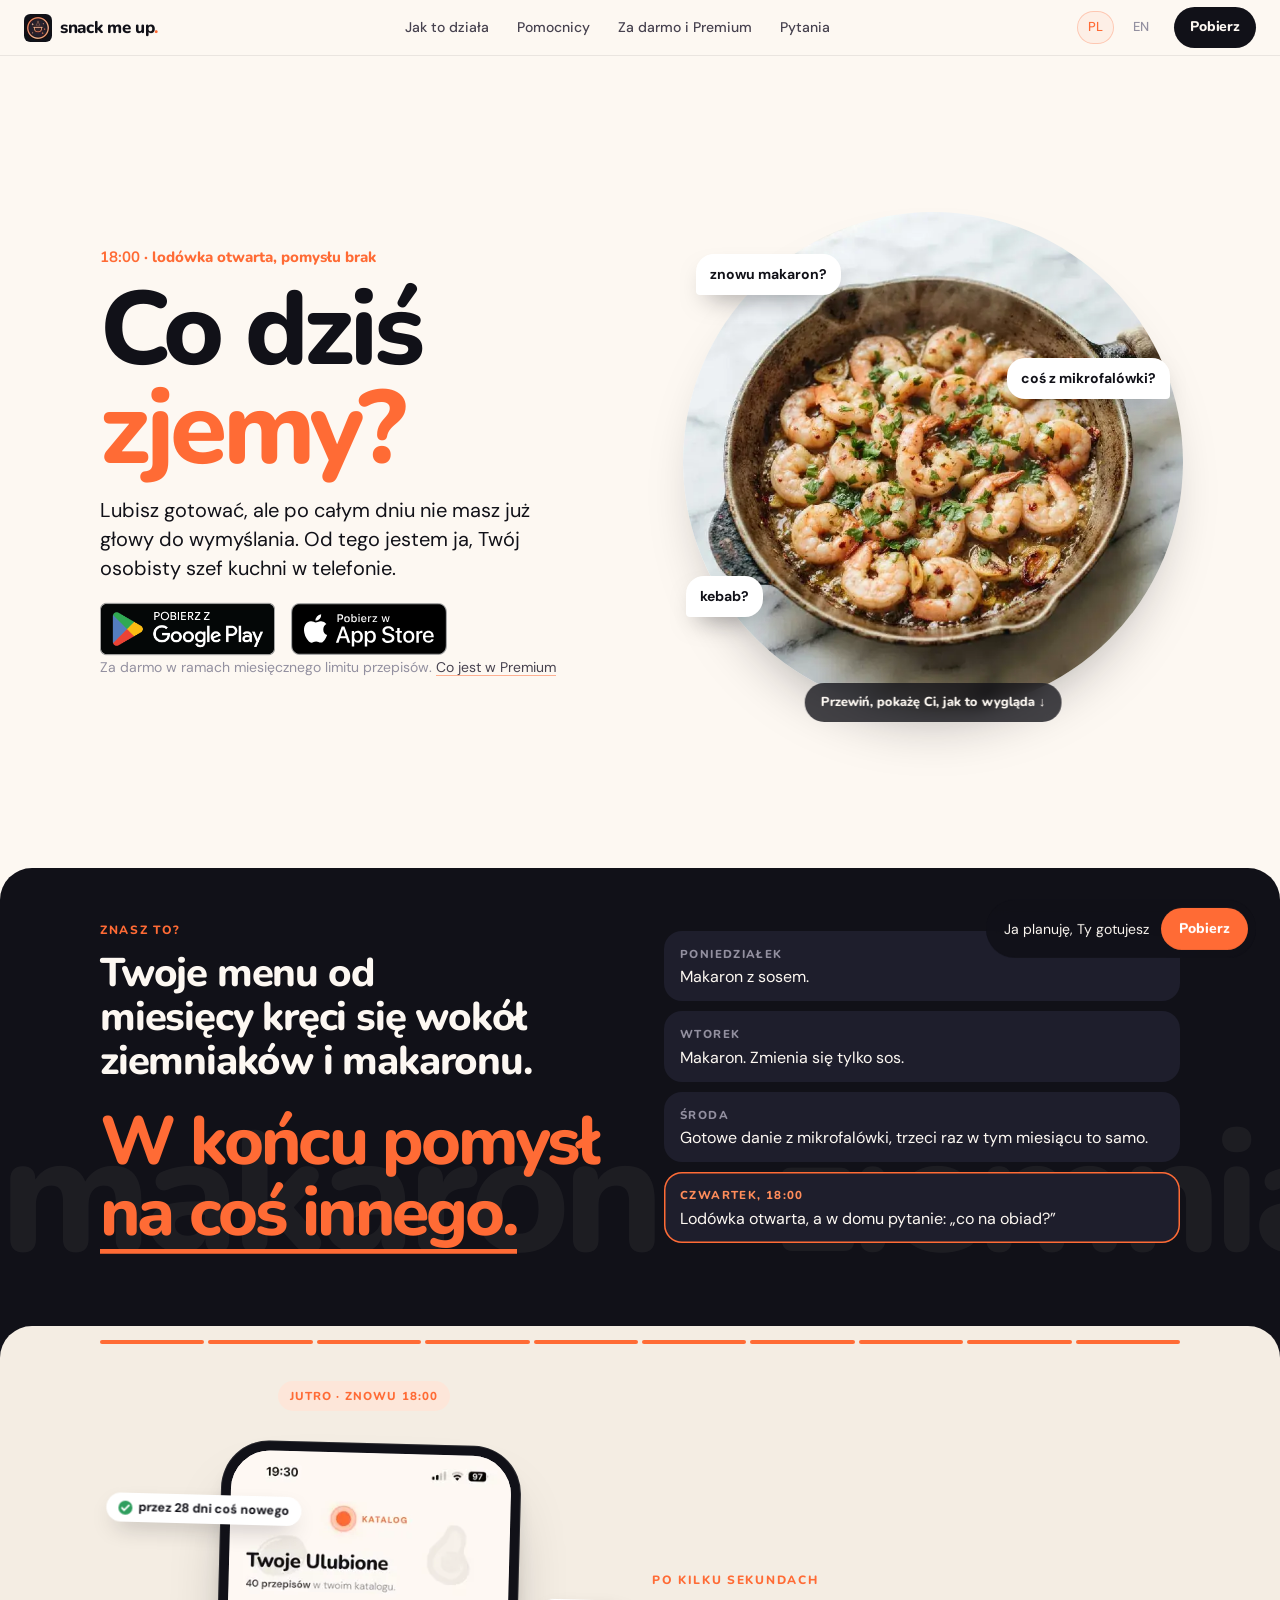
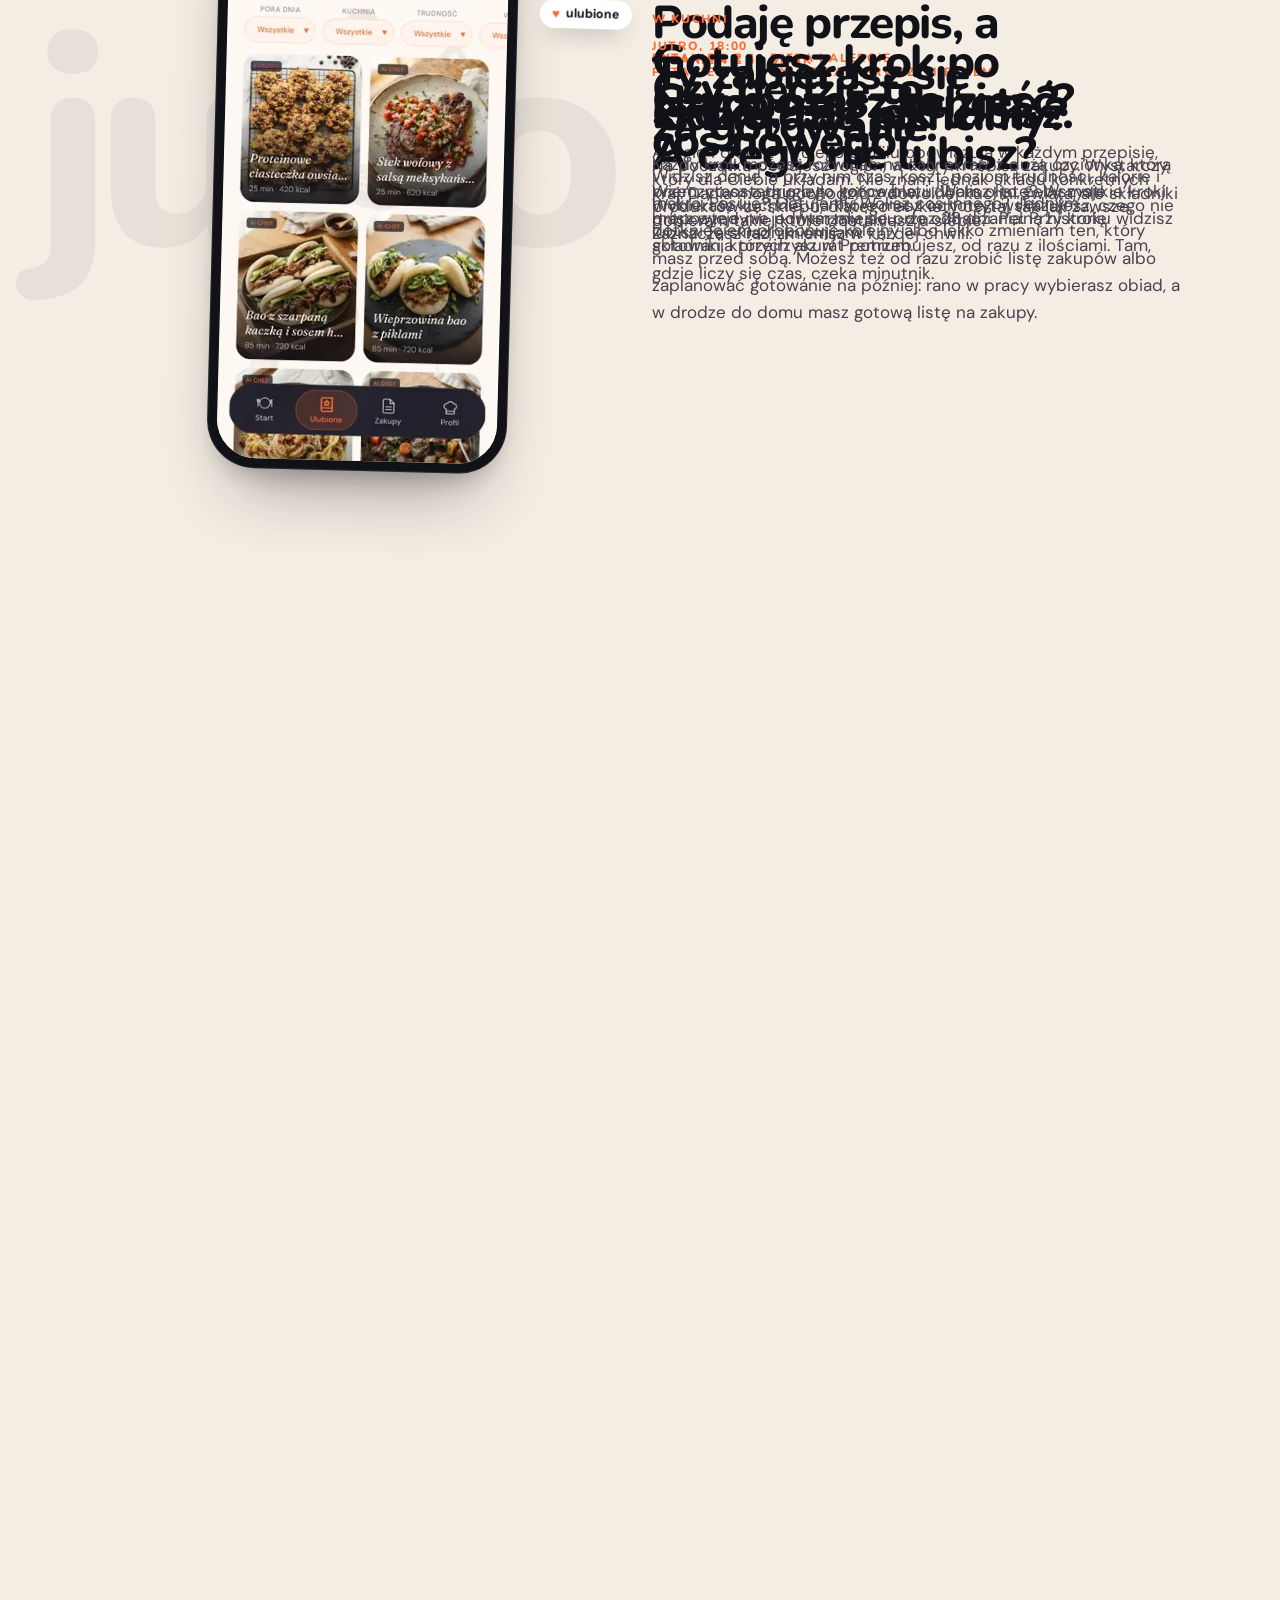
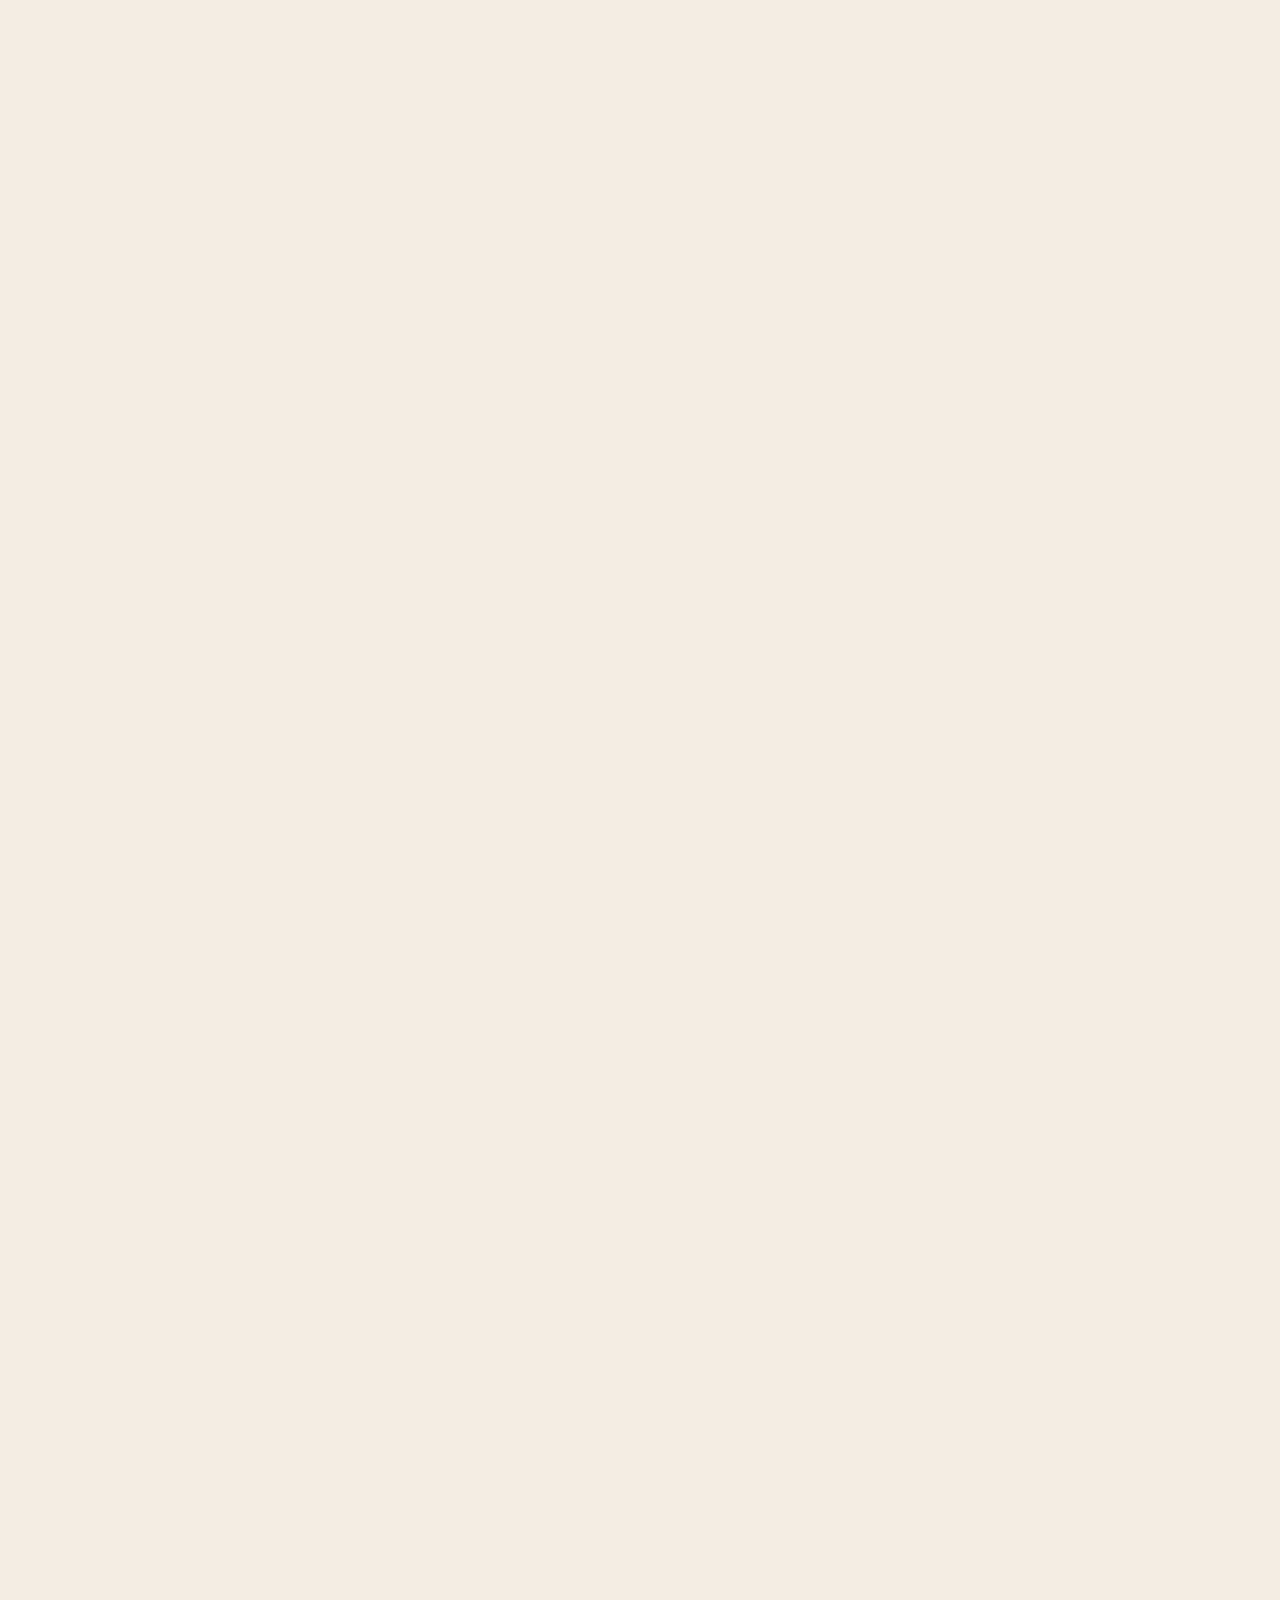
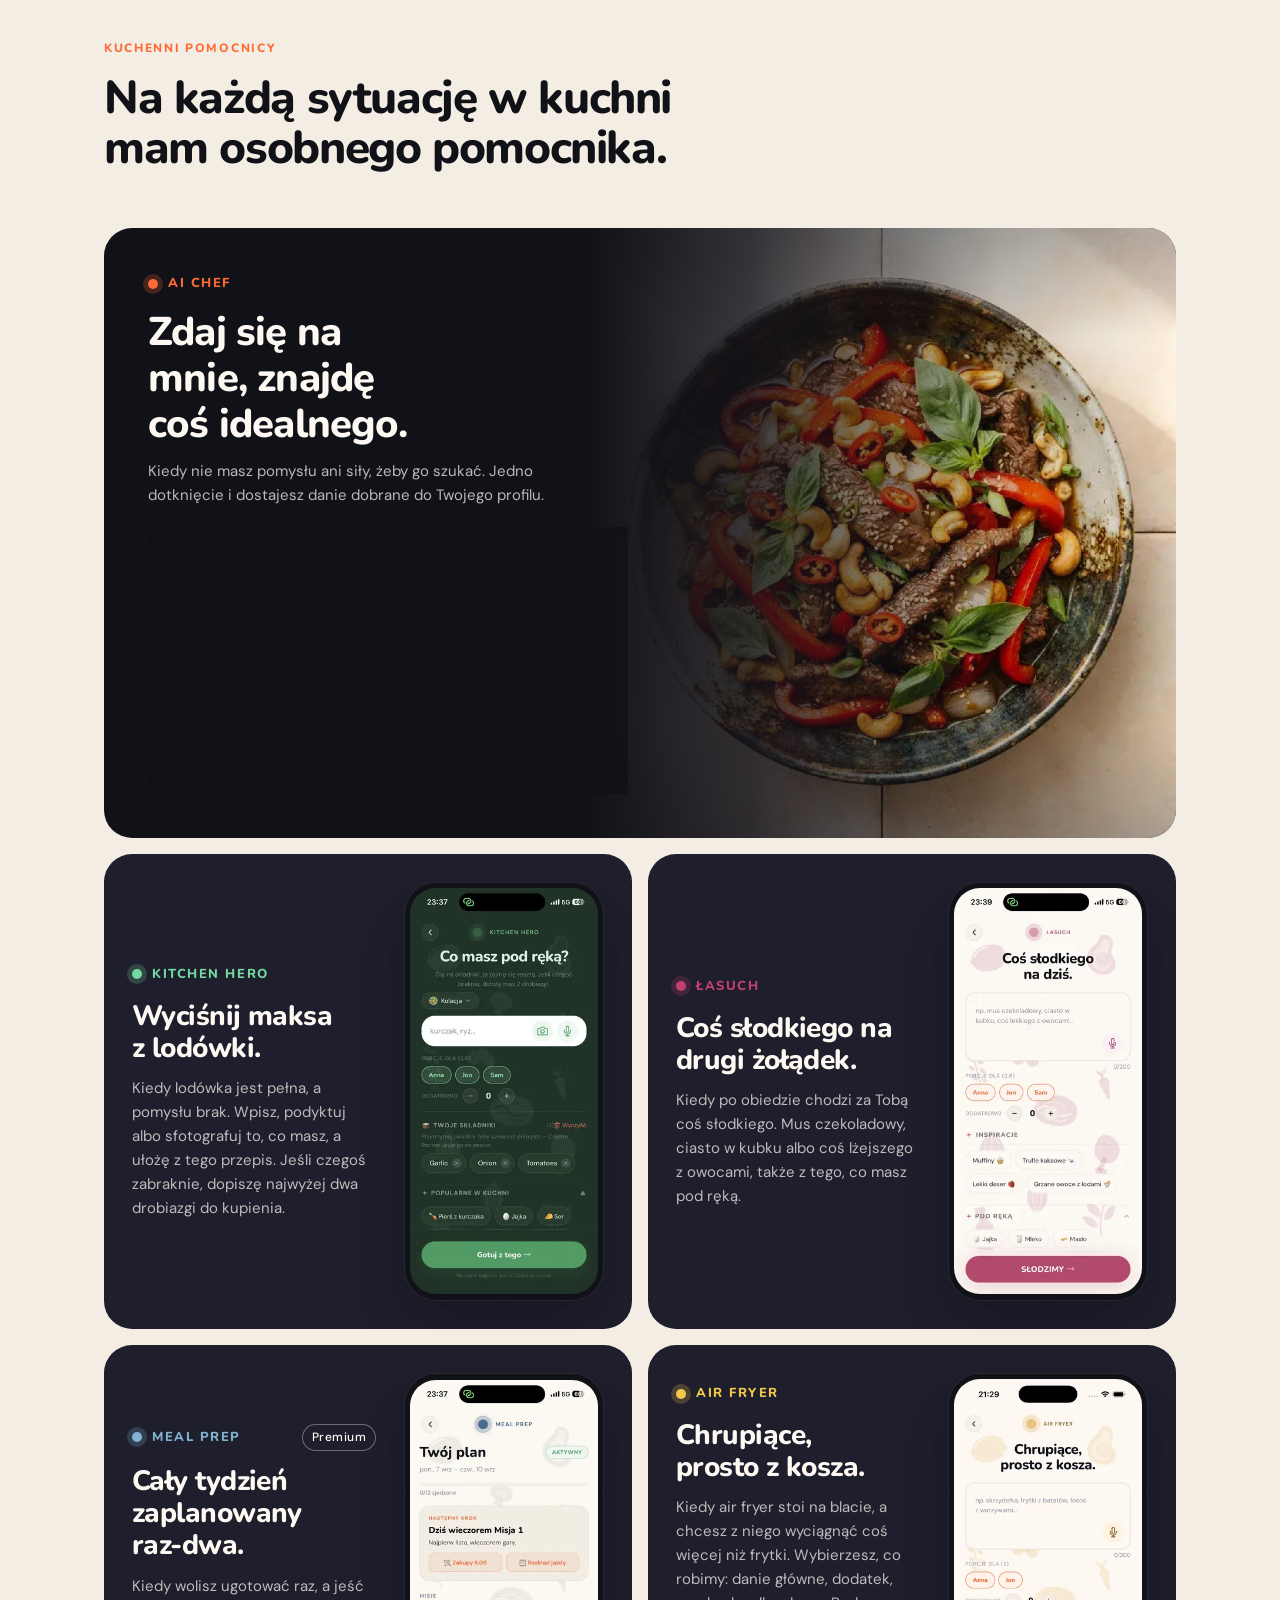
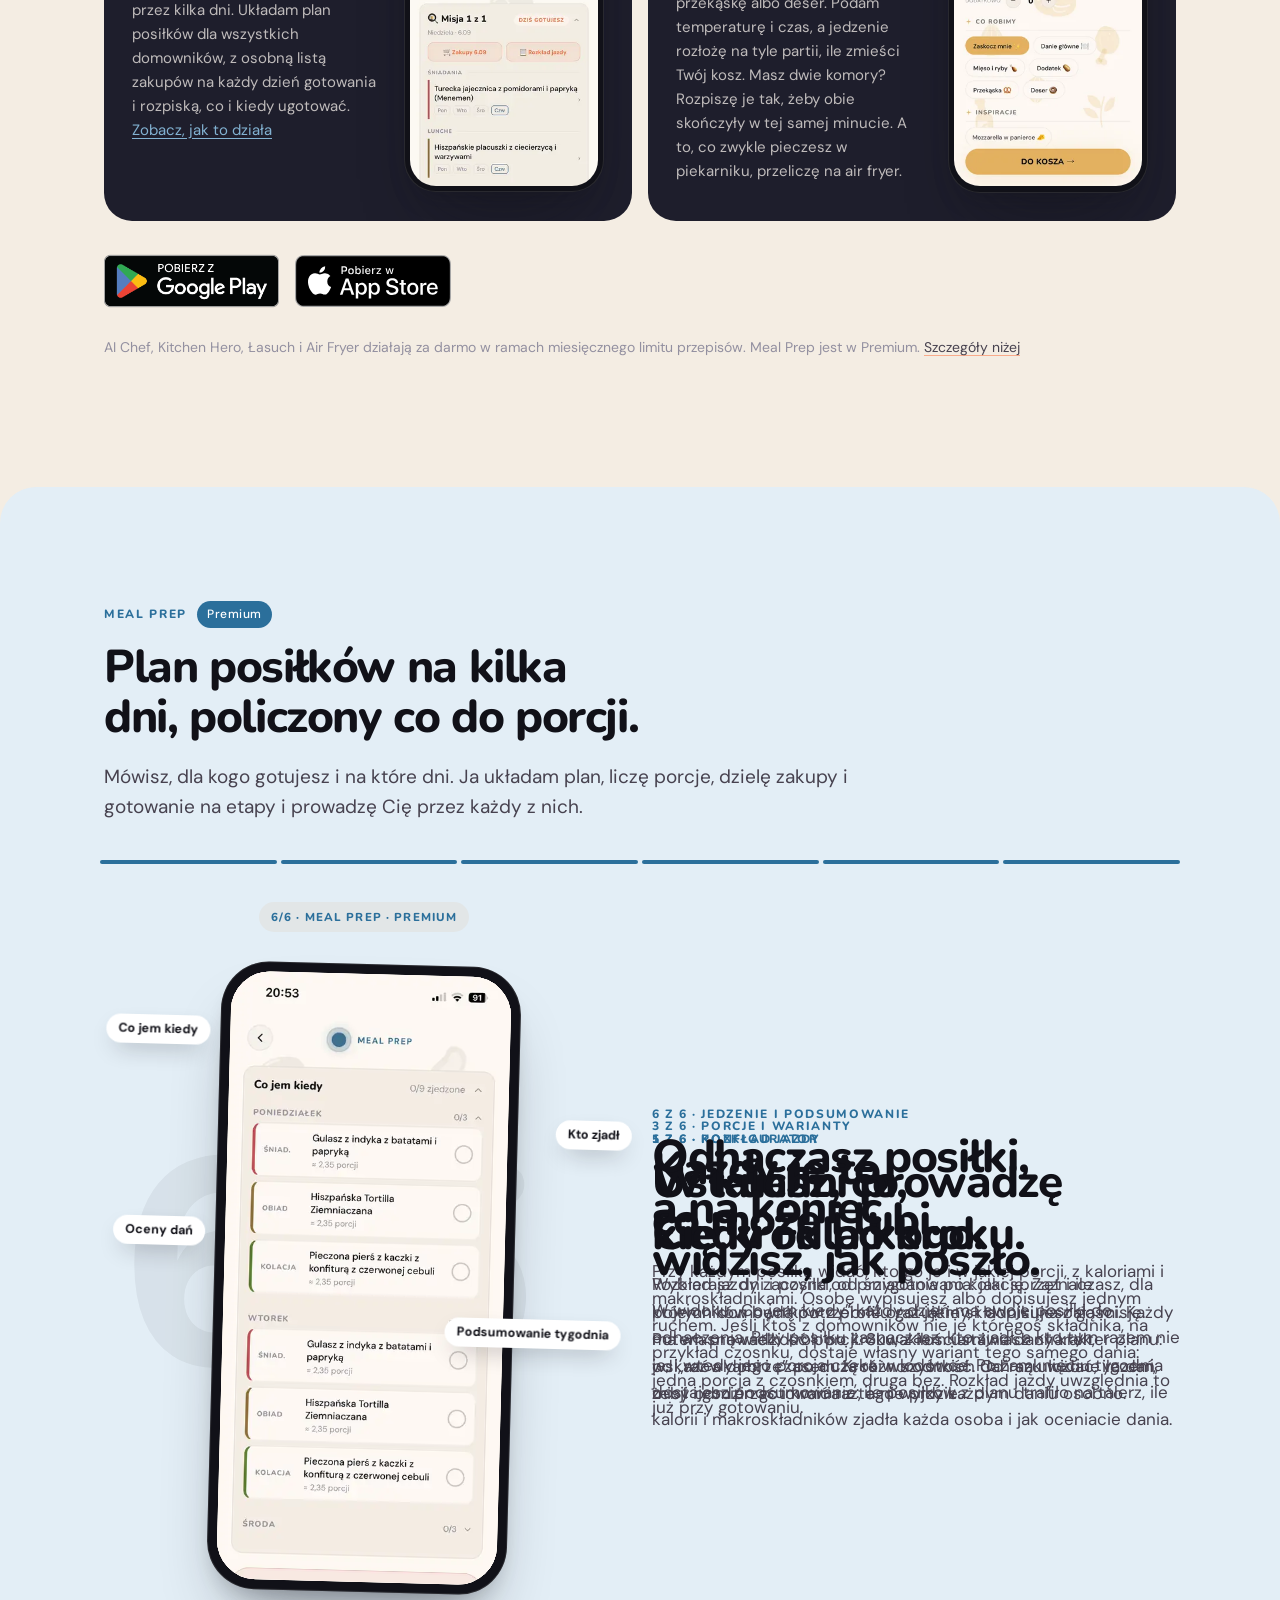
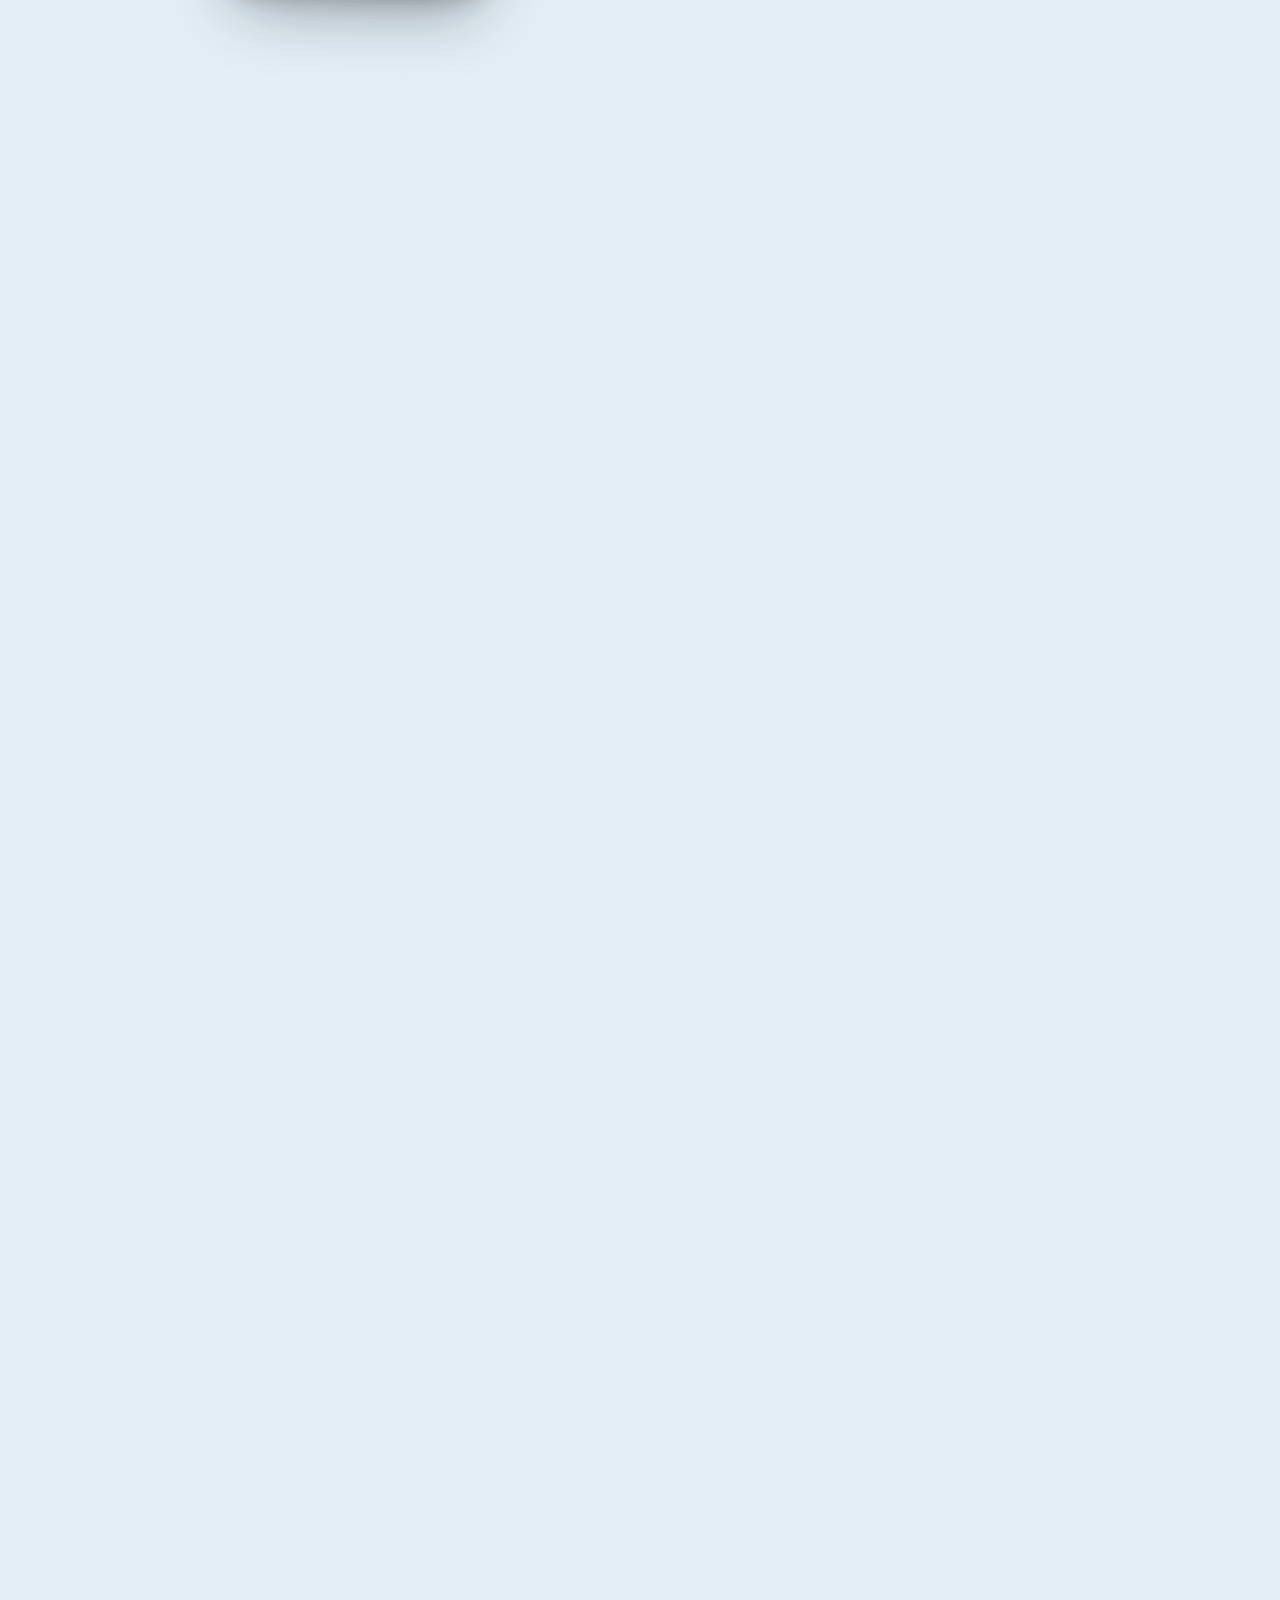
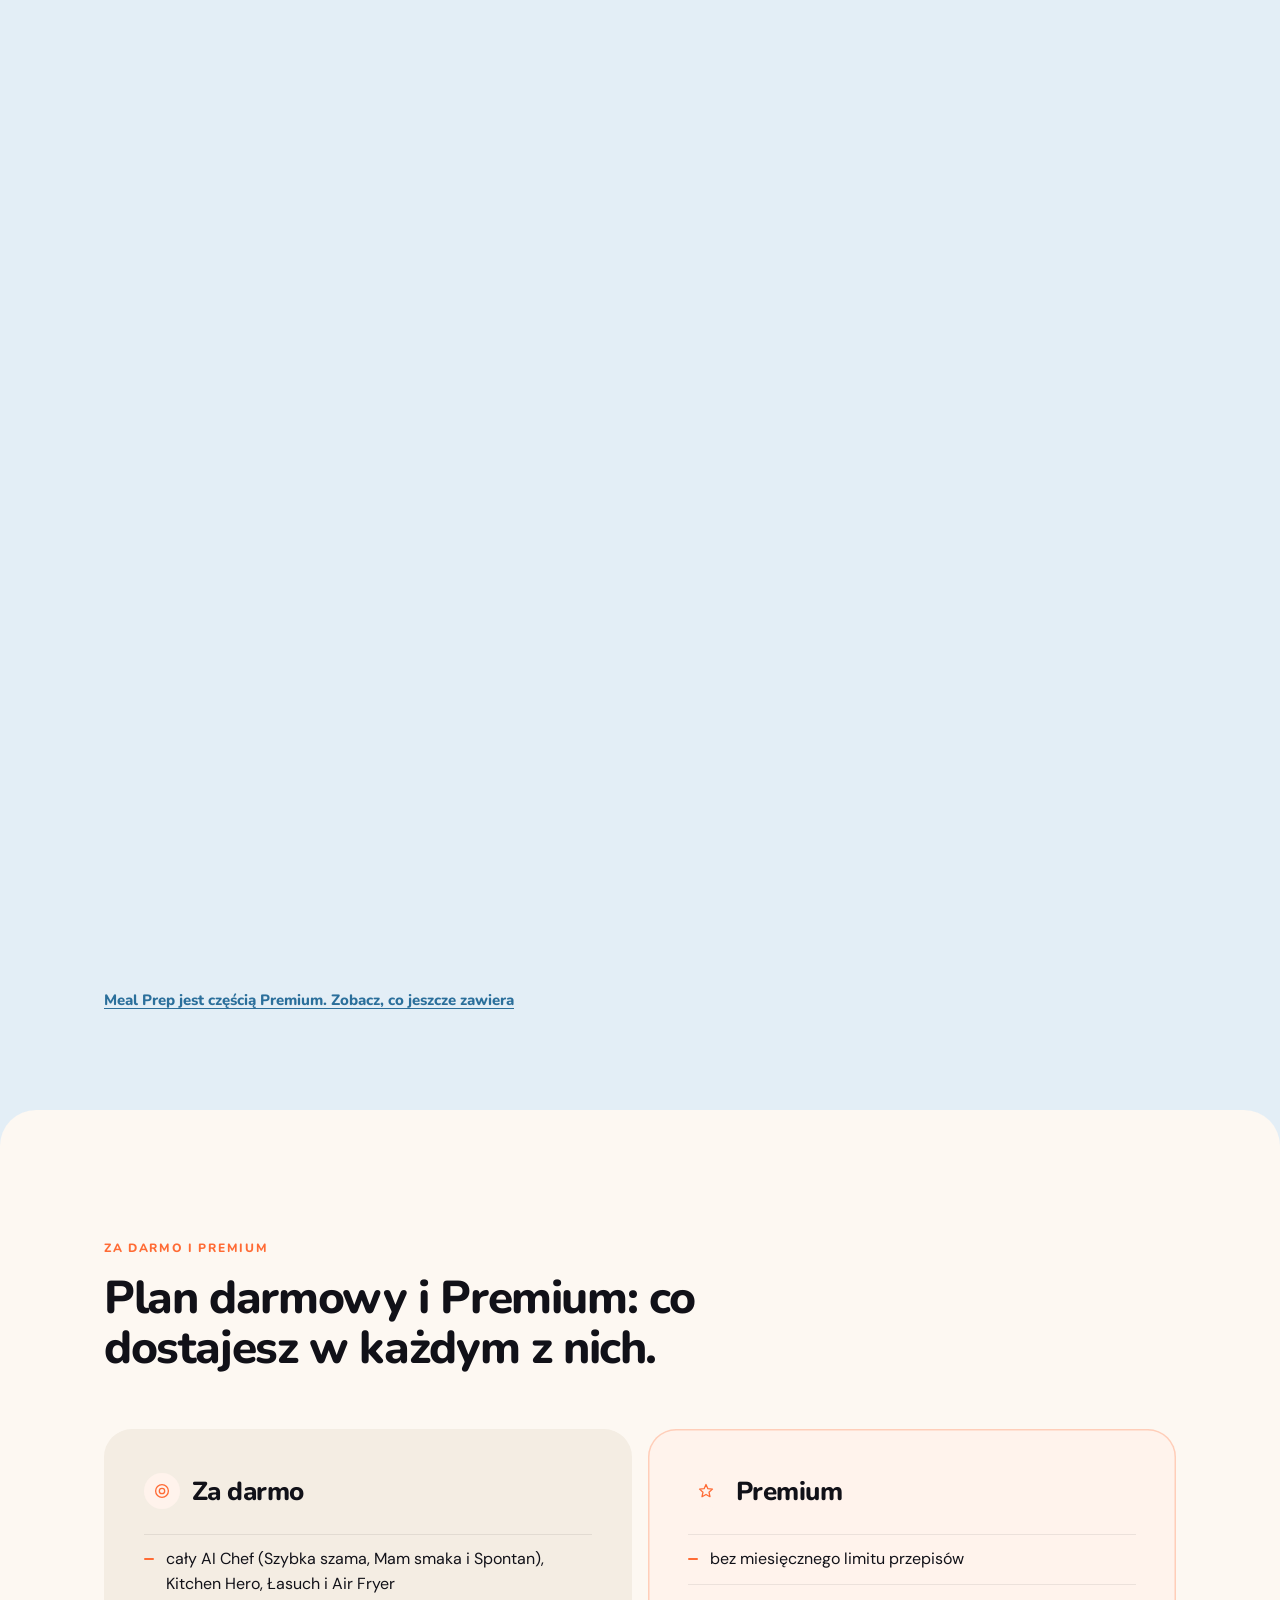
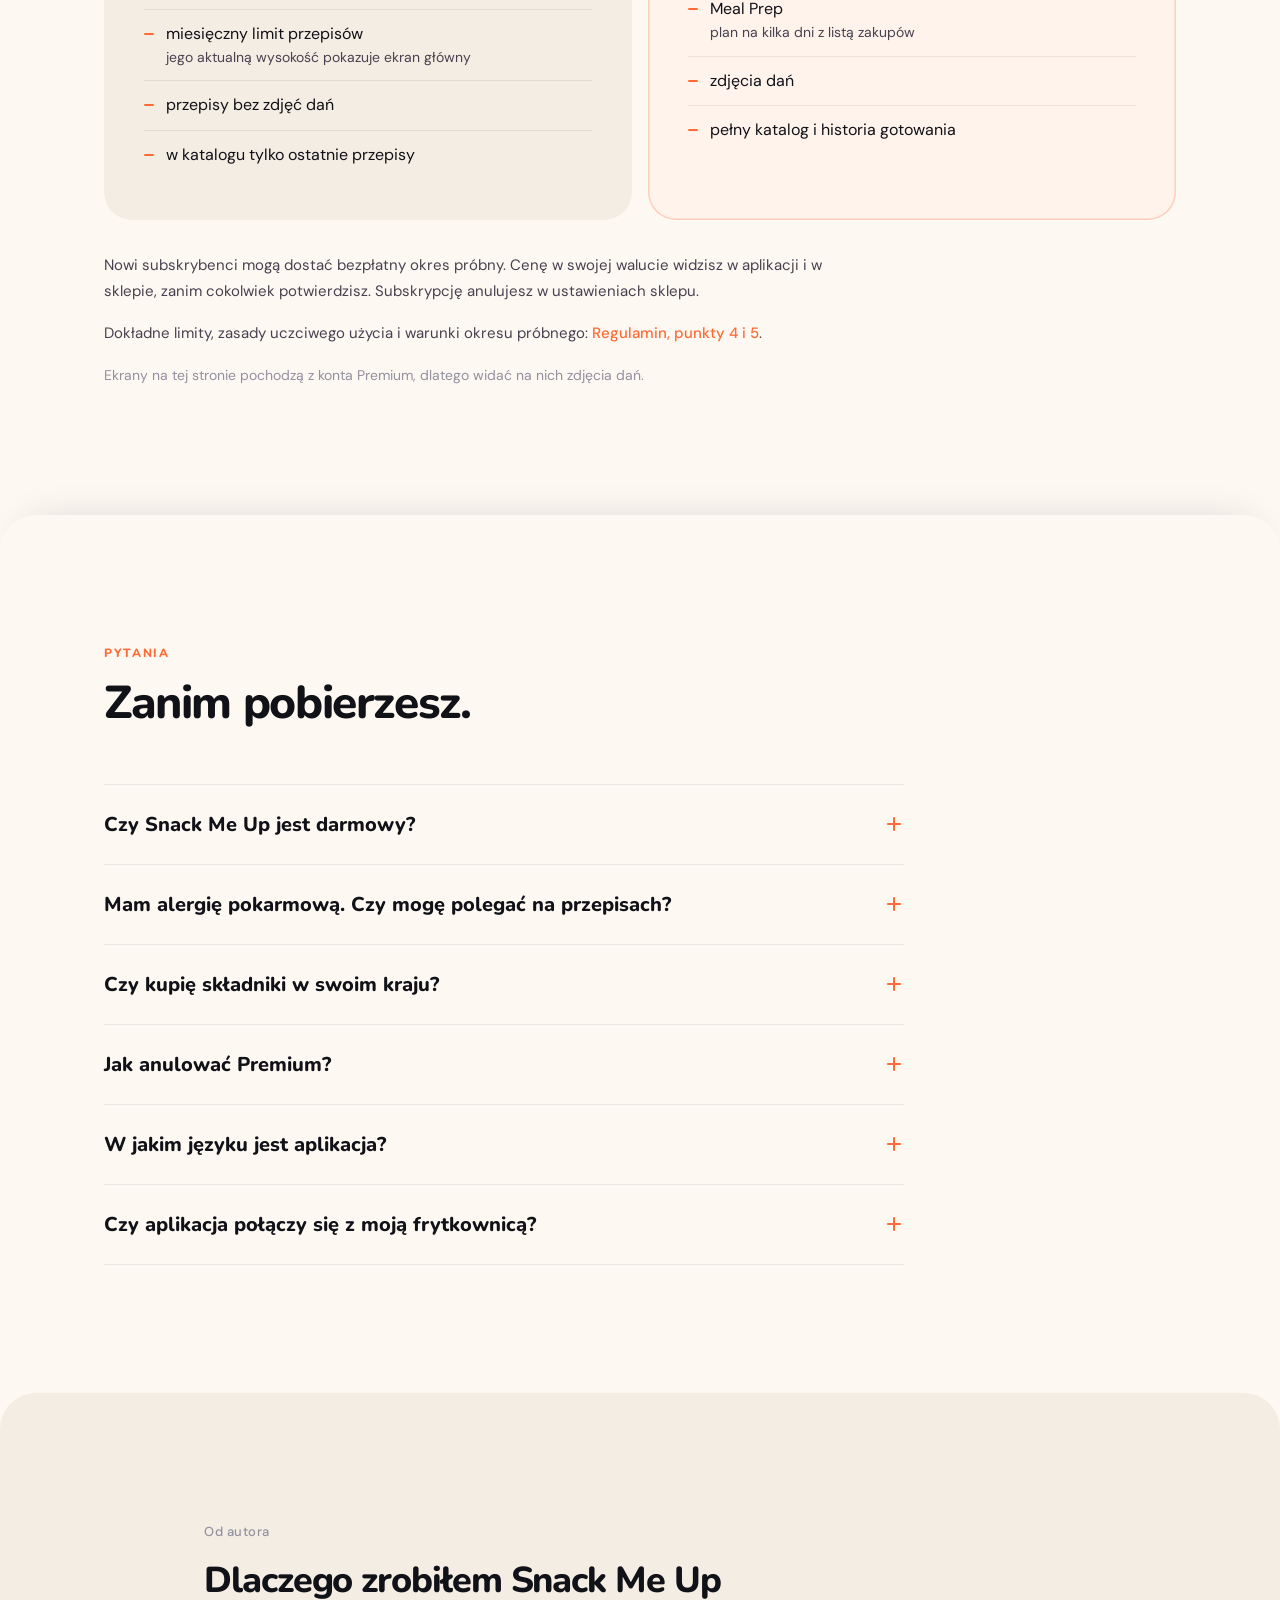
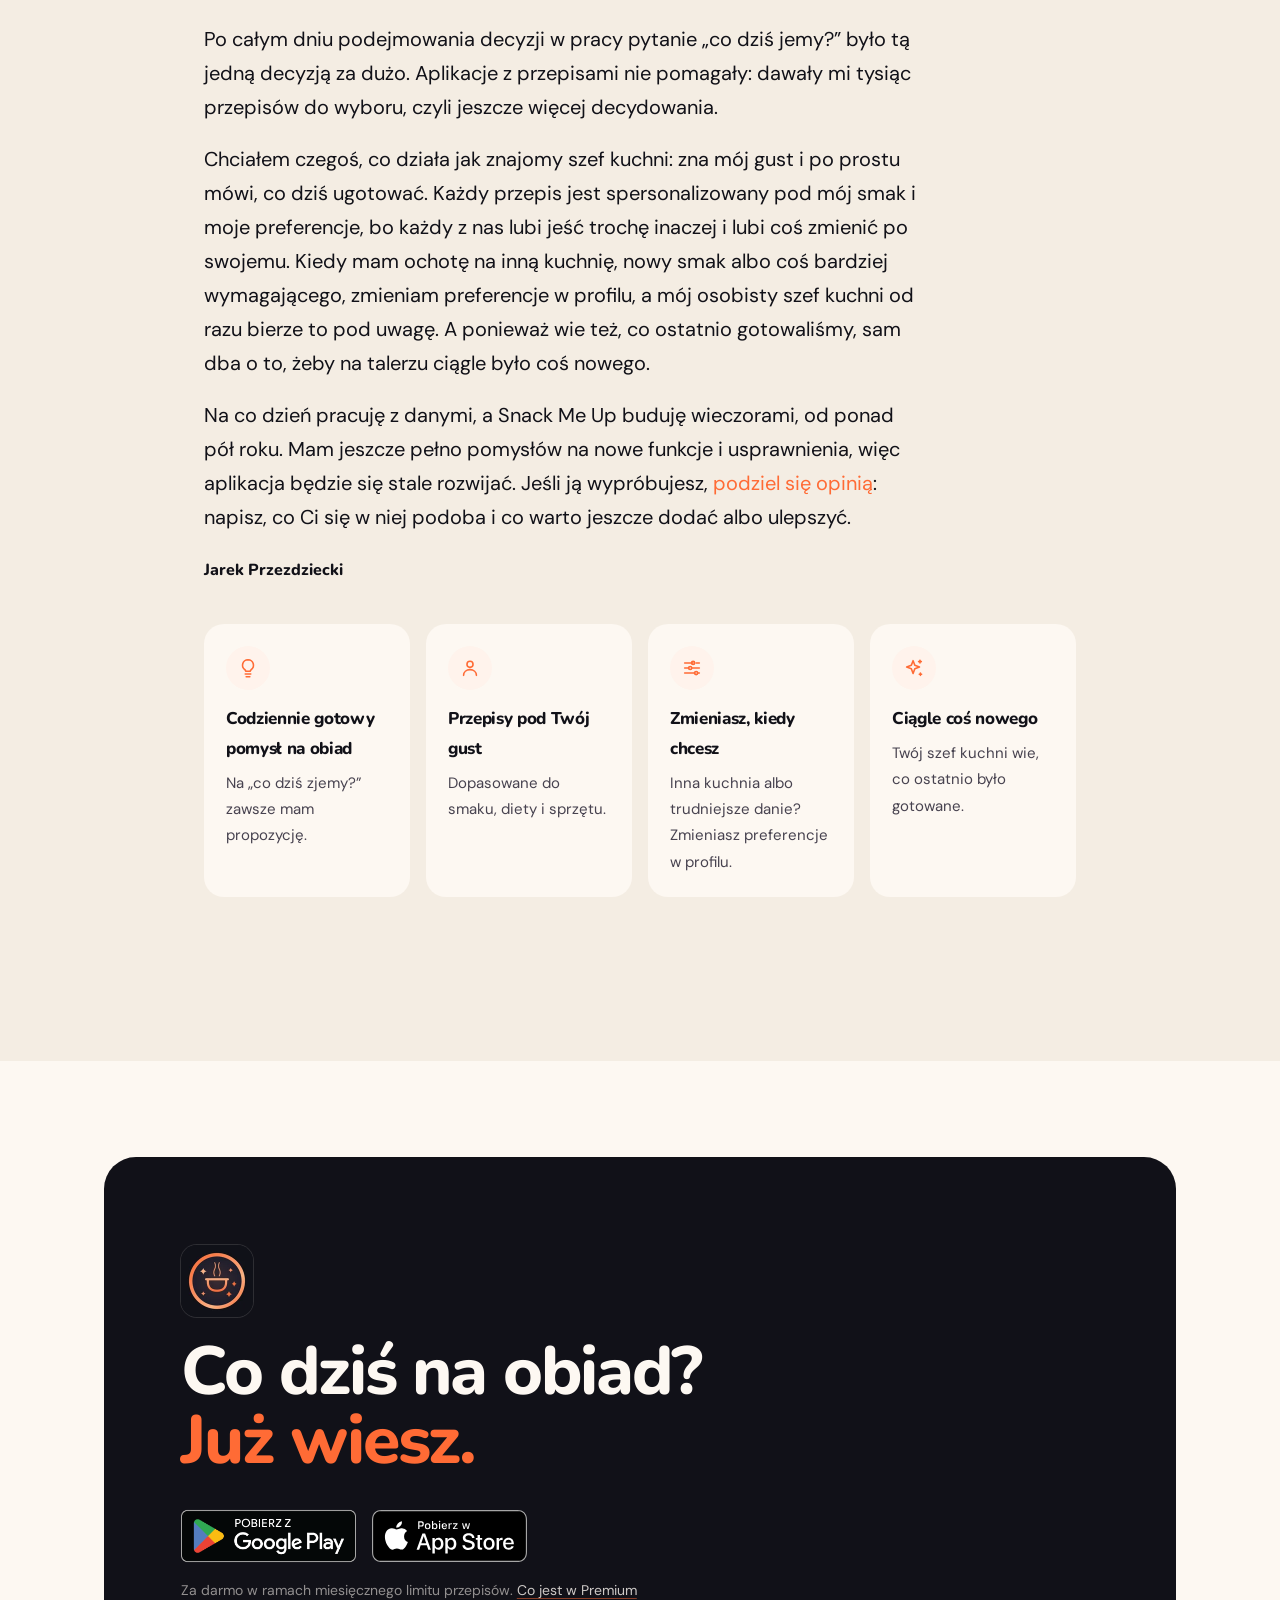
==== commit f3aaa82b: "landing v2, paczka 2a (PL+EN): Meal Prep jako opowiesc przypieta w 6 etapach zamiast szesciu wierszy" ====
--- a/index.html
+++ b/index.html
@@ -288,130 +288,97 @@
   </div>
 </section>
 
-<section class="prep band" id="prep">
+<section class="prep-top" id="prep">
   <div class="wrap">
     <div class="prep-head rise">
       <p class="eyebrow prep-eyebrow">Meal Prep <span class="badge">Premium</span></p>
       <h2>Plan posiłków na kilka dni, policzony co do porcji.</h2>
       <p class="prep-lead">Mówisz, dla kogo gotujesz i na które dni. Ja układam plan, liczę porcje, dzielę zakupy i gotowanie na etapy i prowadzę Cię przez każdy z nich.</p>
     </div>
-    <div class="prep-rows">
-      <div class="prep-row">
-        <div class="prep-row-copy rise" style="--i:0">
-          <div class="prep-row-head"><span class="prep-row-no">1</span><p class="prep-row-label">Konfigurator</p></div>
+  </div>
+</section>
+
+<section class="story story--prep" id="prep-story" style="--n:6">
+  <div class="pin">
+    <div class="segs" aria-hidden="true"><i style="--k:0"></i><i style="--k:1"></i><i style="--k:2"></i><i style="--k:3"></i><i style="--k:4"></i><i style="--k:5"></i></div>
+    <p class="ghost" aria-hidden="true">1/6</p>
+    <p class="act" aria-hidden="true">1/6 · Meal Prep · Premium</p>
+    <div class="frame" aria-hidden="true"></div>
+    <div class="beats">
+      <article class="beat" data-time="1/6" data-act="Meal Prep · Premium">
+        <div class="rig">
+          <div class="dev"><div class="scr"><img src="/assets/screens/mp-27-pl-280.webp" srcset="/assets/screens/mp-27-pl-280.webp 280w, /assets/screens/mp-27-pl-420.webp 420w" sizes="(min-width: 1080px) 300px, (min-width: 720px) 236px, 56vw" width="360" height="780" loading="lazy" decoding="async" alt="Konfigurator Meal Prep: wybór dni i posiłków"><img src="/assets/screens/mp-28-pl-280.webp" srcset="/assets/screens/mp-28-pl-280.webp 280w, /assets/screens/mp-28-pl-420.webp 420w" sizes="(min-width: 1080px) 300px, (min-width: 720px) 236px, 56vw" width="360" height="780" loading="lazy" decoding="async" alt="Konfigurator: domownicy z porcjami i suwak charakteru planu"></div></div>
+          <ul class="set" aria-hidden="true"><li class="chip" style="--i:0">Dni i posiłki</li><li class="chip" style="--i:1">Domownicy i goście</li><li class="chip" style="--i:2">Porcja na osobę</li><li class="chip" style="--i:3">Charakter planu</li><li class="chip" style="--i:4">Dieta planu</li></ul>
+        </div>
+        <div class="cap">
+          <p class="eyebrow">1 z 6 · Konfigurator</p>
           <h3>Ustalasz, co, kiedy i dla kogo.</h3>
           <p>Wybierasz dni i posiłki, od śniadania po kolację. Zaznaczasz, dla których domowników z profilu gotujemy, i dopisujesz gości. Każdy ma własną wielkość porcji. Suwakiem ustawiasz charakter planu: od „raz a dobrze” po dużą różnorodność. Od razu widać, ile dań, misji i godzin gotowania z tego wyjdzie.</p>
-          <ul class="chips chips--dark">
-            <li>Dni i posiłki</li>
-            <li>Domownicy i goście</li>
-            <li>Porcja na osobę</li>
-            <li>Charakter planu</li>
-            <li>Dieta planu</li>
-          </ul>
-        </div>
-        <div class="prep-row-visual rise" style="--i:0">
-          <div class="prep-row-phones">
-            <div class="phone prep-row-phone prep-row-phone--back"><img src="/assets/screens/mp-27-pl-280.webp" srcset="/assets/screens/mp-27-pl-280.webp 280w, /assets/screens/mp-27-pl-420.webp 420w" sizes="210px" width="280" height="607" loading="lazy" decoding="async" alt="Konfigurator Meal Prep: wybór dni i posiłków"></div>
-            <div class="phone prep-row-phone prep-row-phone--front"><img src="/assets/screens/mp-28-pl-280.webp" srcset="/assets/screens/mp-28-pl-280.webp 280w, /assets/screens/mp-28-pl-420.webp 420w" sizes="210px" width="280" height="607" loading="lazy" decoding="async" alt="Konfigurator: domownicy z porcjami i suwak charakteru planu"></div>
-          </div>
-        </div>
-      </div>
-      <div class="prep-row">
-        <div class="prep-row-copy rise" style="--i:1">
-          <div class="prep-row-head"><span class="prep-row-no">2</span><p class="prep-row-label">Szkic</p></div>
+        </div>
+      </article>
+      <article class="beat" data-time="2/6" data-act="Meal Prep · Premium">
+        <div class="rig">
+          <div class="dev"><div class="scr"><img src="/assets/screens/mp-31-pl-280.webp" srcset="/assets/screens/mp-31-pl-280.webp 280w, /assets/screens/mp-31-pl-420.webp 420w" sizes="(min-width: 1080px) 300px, (min-width: 720px) 236px, 56vw" width="360" height="780" loading="lazy" decoding="async" alt="Szkic planu z przyciskami „Dobierz inne” i „Wybierz sam”"><img src="/assets/screens/mp-33-pl-280.webp" srcset="/assets/screens/mp-33-pl-280.webp 280w, /assets/screens/mp-33-pl-420.webp 420w" sizes="(min-width: 1080px) 300px, (min-width: 720px) 236px, 56vw" width="360" height="780" loading="lazy" decoding="async" alt="Okno „Czego szukamy?” do wymiany dania"></div></div>
+          <ul class="set" aria-hidden="true"><li class="chip" style="--i:0">Dobierz inne</li><li class="chip" style="--i:1">Wybierz z ulubionych</li><li class="chip" style="--i:2">Świeżość dań</li><li class="chip" style="--i:3">Zamrażarka</li></ul>
+        </div>
+        <div class="cap">
+          <p class="eyebrow">2 z 6 · Szkic</p>
           <h3>Przeglądasz szkic i zmieniasz, co chcesz.</h3>
           <p>Plan pojawia się jako szkic, który możesz przeglądać, zanim jeszcze dobiorę ostatnie dania. Każde danie łatwo wymienisz: dobiorę inne po Twojej wskazówce albo wybierzesz je z ulubionych. Przy daniach widać, ile dni zachowują świeżość i co trafi do zamrażarki. Zatwierdzasz dopiero wtedy, gdy wszystko Ci pasuje.</p>
-          <ul class="chips chips--dark">
-            <li>Dobierz inne</li>
-            <li>Wybierz z ulubionych</li>
-            <li>Świeżość dań</li>
-            <li>Zamrażarka</li>
-          </ul>
-        </div>
-        <div class="prep-row-visual rise" style="--i:1">
-          <div class="prep-row-phones">
-            <div class="phone prep-row-phone prep-row-phone--back"><img src="/assets/screens/mp-31-pl-280.webp" srcset="/assets/screens/mp-31-pl-280.webp 280w, /assets/screens/mp-31-pl-420.webp 420w" sizes="210px" width="280" height="607" loading="lazy" decoding="async" alt="Szkic planu z przyciskami „Dobierz inne” i „Wybierz sam”"></div>
-            <div class="phone prep-row-phone prep-row-phone--front"><img src="/assets/screens/mp-33-pl-280.webp" srcset="/assets/screens/mp-33-pl-280.webp 280w, /assets/screens/mp-33-pl-420.webp 420w" sizes="210px" width="280" height="607" loading="lazy" decoding="async" alt="Okno „Czego szukamy?” do wymiany dania"></div>
-          </div>
-        </div>
-      </div>
-      <div class="prep-row">
-        <div class="prep-row-copy rise" style="--i:2">
-          <div class="prep-row-head"><span class="prep-row-no">3</span><p class="prep-row-label">Porcje i warianty</p></div>
+        </div>
+      </article>
+      <article class="beat" data-time="3/6" data-act="Meal Prep · Premium">
+        <div class="rig">
+          <div class="dev"><div class="scr"><img src="/assets/screens/mp-29-pl-280.webp" srcset="/assets/screens/mp-29-pl-280.webp 280w, /assets/screens/mp-29-pl-420.webp 420w" sizes="(min-width: 1080px) 300px, (min-width: 720px) 236px, 56vw" width="360" height="780" loading="lazy" decoding="async" alt="Szkic planu w trakcie uzupełniania dań"><img src="/assets/screens/mp-30-pl-280.webp" srcset="/assets/screens/mp-30-pl-280.webp 280w, /assets/screens/mp-30-pl-420.webp 420w" sizes="(min-width: 1080px) 300px, (min-width: 720px) 236px, 56vw" width="360" height="780" loading="lazy" decoding="async" alt="Szczegóły posiłku: kto go je i w jakiej porcji"></div></div>
+          <ul class="set" aria-hidden="true"><li class="chip" style="--i:0">Kto je ten posiłek</li><li class="chip" style="--i:1">Porcje</li><li class="chip" style="--i:2">Wariant bez składnika</li><li class="chip" style="--i:3">Kalorie i makro</li></ul>
+        </div>
+        <div class="cap">
+          <p class="eyebrow">3 z 6 · Porcje i warianty</p>
           <h3>Każdy je to, co może i lubi.</h3>
           <p>Przy każdym posiłku widać, kto go je i w jakiej porcji, z kaloriami i makroskładnikami. Osobę wypisujesz albo dopisujesz jednym ruchem. Jeśli ktoś z domowników nie je któregoś składnika, na przykład czosnku, dostaje własny wariant tego samego dania: jedna porcja z czosnkiem, druga bez. Rozkład jazdy uwzględnia to już przy gotowaniu.</p>
-          <ul class="chips chips--dark">
-            <li>Kto je ten posiłek</li>
-            <li>Porcje</li>
-            <li>Wariant bez składnika</li>
-            <li>Kalorie i makro</li>
-          </ul>
-        </div>
-        <div class="prep-row-visual rise" style="--i:2">
-          <div class="prep-row-phones">
-            <div class="phone prep-row-phone prep-row-phone--back"><img src="/assets/screens/mp-29-pl-280.webp" srcset="/assets/screens/mp-29-pl-280.webp 280w, /assets/screens/mp-29-pl-420.webp 420w" sizes="210px" width="280" height="607" loading="lazy" decoding="async" alt="Szkic planu w trakcie uzupełniania dań"></div>
-            <div class="phone prep-row-phone prep-row-phone--front"><img src="/assets/screens/mp-30-pl-280.webp" srcset="/assets/screens/mp-30-pl-280.webp 280w, /assets/screens/mp-30-pl-420.webp 420w" sizes="210px" width="280" height="607" loading="lazy" decoding="async" alt="Szczegóły posiłku: kto go je i w jakiej porcji"></div>
-          </div>
-        </div>
-      </div>
-      <div class="prep-row">
-        <div class="prep-row-copy rise" style="--i:3">
-          <div class="prep-row-head"><span class="prep-row-no">4</span><p class="prep-row-label">Misje i zakupy</p></div>
+        </div>
+      </article>
+      <article class="beat" data-time="4/6" data-act="Meal Prep · Premium">
+        <div class="rig">
+          <div class="dev"><div class="scr"><img src="/assets/screens/mp-21-pl-280.webp" srcset="/assets/screens/mp-21-pl-280.webp 280w, /assets/screens/mp-21-pl-420.webp 420w" sizes="(min-width: 1080px) 300px, (min-width: 720px) 236px, 56vw" width="360" height="780" loading="lazy" decoding="async" alt="Plan z misją, przyciskami Zakupy i Rozkład jazdy"><img src="/assets/screens/mp-34-pl-280.webp" srcset="/assets/screens/mp-34-pl-280.webp 280w, /assets/screens/mp-34-pl-420.webp 420w" sizes="(min-width: 1080px) 300px, (min-width: 720px) 236px, 56vw" width="360" height="780" loading="lazy" decoding="async" alt="Lista zakupów misji pogrupowana w działy"></div></div>
+          <ul class="set" aria-hidden="true"><li class="chip" style="--i:0">Misje</li><li class="chip" style="--i:1">Czas gotowania</li><li class="chip" style="--i:2">Pojemniki</li><li class="chip" style="--i:3">Lista zakupów na misję</li></ul>
+        </div>
+        <div class="cap">
+          <p class="eyebrow">4 z 6 · Misje i zakupy</p>
           <h3>Gotowanie i zakupy rozłożone na tydzień, żeby jeść na świeżo.</h3>
           <p>Plan sam rozkłada się na wybrane dni. Dobieram, kiedy gotować, żeby każde danie było jak najświeższe, i kiedy zrobić zakupy. Każda misja to jeden dzień w kuchni: wiadomo, ile potrwa i ile pojemników będzie potrzebnych, a do każdej dostajesz osobną listę zakupów, ułożoną według działów w sklepie.</p>
-          <ul class="chips chips--dark">
-            <li>Misje</li>
-            <li>Czas gotowania</li>
-            <li>Pojemniki</li>
-            <li>Lista zakupów na misję</li>
-          </ul>
-        </div>
-        <div class="prep-row-visual rise" style="--i:3">
-          <div class="prep-row-phones">
-            <div class="phone prep-row-phone prep-row-phone--back"><img src="/assets/screens/mp-21-pl-280.webp" srcset="/assets/screens/mp-21-pl-280.webp 280w, /assets/screens/mp-21-pl-420.webp 420w" sizes="210px" width="280" height="607" loading="lazy" decoding="async" alt="Plan z misją, przyciskami Zakupy i Rozkład jazdy"></div>
-            <div class="phone prep-row-phone prep-row-phone--front"><img src="/assets/screens/mp-34-pl-280.webp" srcset="/assets/screens/mp-34-pl-280.webp 280w, /assets/screens/mp-34-pl-420.webp 420w" sizes="210px" width="280" height="607" loading="lazy" decoding="async" alt="Lista zakupów misji pogrupowana w działy"></div>
-          </div>
-        </div>
-      </div>
-      <div class="prep-row">
-        <div class="prep-row-copy rise" style="--i:4">
-          <div class="prep-row-head"><span class="prep-row-no">5</span><p class="prep-row-label">Rozkład jazdy</p></div>
+        </div>
+      </article>
+      <article class="beat" data-time="5/6" data-act="Meal Prep · Premium">
+        <div class="rig">
+          <div class="dev"><div class="scr"><img src="/assets/screens/mp-23-pl-280.webp" srcset="/assets/screens/mp-23-pl-280.webp 280w, /assets/screens/mp-23-pl-420.webp 420w" sizes="(min-width: 1080px) 300px, (min-width: 720px) 236px, 56vw" width="360" height="780" loading="lazy" decoding="async" alt="Rozkład jazdy: stanowiska, pojemniki i składniki na całą misję"><img src="/assets/screens/mp-24-pl-280.webp" srcset="/assets/screens/mp-24-pl-280.webp 280w, /assets/screens/mp-24-pl-420.webp 420w" sizes="(min-width: 1080px) 300px, (min-width: 720px) 236px, 56vw" width="360" height="780" loading="lazy" decoding="async" alt="Rozkład jazdy: krok 1 z 20 ze składnikami i wskazówką"></div></div>
+          <ul class="set" aria-hidden="true"><li class="chip" style="--i:0">Stanowiska</li><li class="chip" style="--i:1">Składniki na misję</li><li class="chip" style="--i:2">Kroki z ilościami</li><li class="chip" style="--i:3">Wskazówki</li></ul>
+        </div>
+        <div class="cap">
+          <p class="eyebrow">5 z 6 · Rozkład jazdy</p>
           <h3>W kuchni prowadzę Cię krok po kroku.</h3>
           <p>Rozkład jazdy zaczyna od przygotowania: jaki sprzęt i ile pojemników będą potrzebne oraz jakie składniki na całą misję. Potem prowadzi krok po kroku, z ilościami na dany krok, wskazówkami i czasem. Kroki wszystkich dań są ułożone razem, żeby odmierzać i kroić raz, a nie przy każdym daniu osobno.</p>
-          <ul class="chips chips--dark">
-            <li>Stanowiska</li>
-            <li>Składniki na misję</li>
-            <li>Kroki z ilościami</li>
-            <li>Wskazówki</li>
-          </ul>
-        </div>
-        <div class="prep-row-visual rise" style="--i:4">
-          <div class="prep-row-phones">
-            <div class="phone prep-row-phone prep-row-phone--back"><img src="/assets/screens/mp-23-pl-280.webp" srcset="/assets/screens/mp-23-pl-280.webp 280w, /assets/screens/mp-23-pl-420.webp 420w" sizes="210px" width="280" height="607" loading="lazy" decoding="async" alt="Rozkład jazdy: stanowiska, pojemniki i składniki na całą misję"></div>
-            <div class="phone prep-row-phone prep-row-phone--front"><img src="/assets/screens/mp-24-pl-280.webp" srcset="/assets/screens/mp-24-pl-280.webp 280w, /assets/screens/mp-24-pl-420.webp 420w" sizes="210px" width="280" height="607" loading="lazy" decoding="async" alt="Rozkład jazdy: krok 1 z 20 ze składnikami i wskazówką"></div>
-          </div>
-        </div>
-      </div>
-      <div class="prep-row">
-        <div class="prep-row-copy rise" style="--i:5">
-          <div class="prep-row-head"><span class="prep-row-no">6</span><p class="prep-row-label">Jedzenie i podsumowanie</p></div>
+        </div>
+      </article>
+      <article class="beat" data-time="6/6" data-act="Meal Prep · Premium">
+        <div class="rig">
+          <div class="dev"><div class="scr"><img src="/assets/screens/mp-22-pl-280.webp" srcset="/assets/screens/mp-22-pl-280.webp 280w, /assets/screens/mp-22-pl-420.webp 420w" sizes="(min-width: 1080px) 300px, (min-width: 720px) 236px, 56vw" width="360" height="780" loading="lazy" decoding="async" alt="Widok „Co jem kiedy” z posiłkami do odhaczenia"><img src="/assets/screens/mp-25-pl-280.webp" srcset="/assets/screens/mp-25-pl-280.webp 280w, /assets/screens/mp-25-pl-420.webp 420w" sizes="(min-width: 1080px) 300px, (min-width: 720px) 236px, 56vw" width="360" height="780" loading="lazy" decoding="async" alt="Posiłek z listą „Kto je co”: zjedzone albo nie zjem"></div></div>
+          <ul class="set" aria-hidden="true"><li class="chip" style="--i:0">Co jem kiedy</li><li class="chip" style="--i:1">Kto zjadł</li><li class="chip" style="--i:2">Oceny dań</li><li class="chip" style="--i:3">Podsumowanie tygodnia</li></ul>
+        </div>
+        <div class="cap">
+          <p class="eyebrow">6 z 6 · Jedzenie i podsumowanie</p>
           <h3>Odhaczasz posiłki, a na koniec widzisz, jak poszło.</h3>
           <p>W widoku „Co jem kiedy” każdy dzień ma swoje posiłki do odhaczenia. Przy posiłku zaznaczasz, kto zjadł, a kto tym razem nie je, i wtedy jego porcja czeka w lodówce. Po zamknięciu tygodnia dostajesz podsumowanie: ile posiłków z planu trafiło na talerz, ile kalorii i makroskładników zjadła każda osoba i jak oceniacie dania.</p>
-          <ul class="chips chips--dark">
-            <li>Co jem kiedy</li>
-            <li>Kto zjadł</li>
-            <li>Oceny dań</li>
-            <li>Podsumowanie tygodnia</li>
-          </ul>
-        </div>
-        <div class="prep-row-visual rise" style="--i:5">
-          <div class="prep-row-phones">
-            <div class="phone prep-row-phone prep-row-phone--back"><img src="/assets/screens/mp-22-pl-280.webp" srcset="/assets/screens/mp-22-pl-280.webp 280w, /assets/screens/mp-22-pl-420.webp 420w" sizes="210px" width="280" height="607" loading="lazy" decoding="async" alt="Widok „Co jem kiedy” z posiłkami do odhaczenia"></div>
-            <div class="phone prep-row-phone prep-row-phone--front"><img src="/assets/screens/mp-25-pl-280.webp" srcset="/assets/screens/mp-25-pl-280.webp 280w, /assets/screens/mp-25-pl-420.webp 420w" sizes="210px" width="280" height="607" loading="lazy" decoding="async" alt="Posiłek z listą „Kto je co”: zjedzone albo nie zjem"></div>
-          </div>
-        </div>
-      </div>
-    </div>
+        </div>
+      </article>
+    </div>
+    <p class="cue" aria-hidden="true">przewijaj</p>
+  </div>
+  <div class="track" aria-hidden="true"><i></i><i></i><i></i><i></i><i></i><i></i></div>
+</section>
+
+<section class="prep-foot">
+  <div class="wrap">
     <p class="prep-link"><a href="#offer">Meal Prep jest częścią Premium. Zobacz, co jeszcze zawiera</a></p>
   </div>
 </section>
--- a/assets/story.css
+++ b/assets/story.css
@@ -208,3 +208,19 @@
   .marquee, .opener h1 .w, .opener .moment i, .scroll-hint { animation: none; }
   .dock { transition: none; }
 }
+
+/* ---------- Meal Prep: ta sama opowieść przypięta, sześć etapów, własny kolor (paczka 2a) ---------- */
+.prep-top { position: relative; z-index: 4; background: #e3eef6; border-radius: 36px 36px 0 0; margin-top: -36px; padding: clamp(64px, 9vw, 112px) 0 24px; }
+.prep-top .eyebrow { color: #2b6f9b; }
+.prep-top .prep-eyebrow .badge { color: #fff; background: #2b6f9b; box-shadow: none; padding: 3px 10px; border-radius: 100px; }
+.prep-top h2 { max-width: 20ch; }
+.story--prep { --acc: #2b6f9b; z-index: 4; background: #e3eef6; margin-top: 0; border-radius: 0; }
+.story--prep.is-pinned { padding-bottom: 0; }
+.story--prep.is-pinned .pin { border-radius: 0; }
+.story--prep .set li:nth-child(5) { display: none; }
+.prep-foot { position: relative; z-index: 4; background: #e3eef6; padding: 12px 0 calc(clamp(56px, 8vw, 96px) + 36px); }
+.prep-foot .prep-link { margin-top: 0; }
+.prep-foot .prep-link a { color: #2b6f9b; }
+@media (min-width: 720px) {
+  .story--prep .set li:nth-child(5) { display: block; left: calc(var(--off) + 2%); top: 72%; }
+}
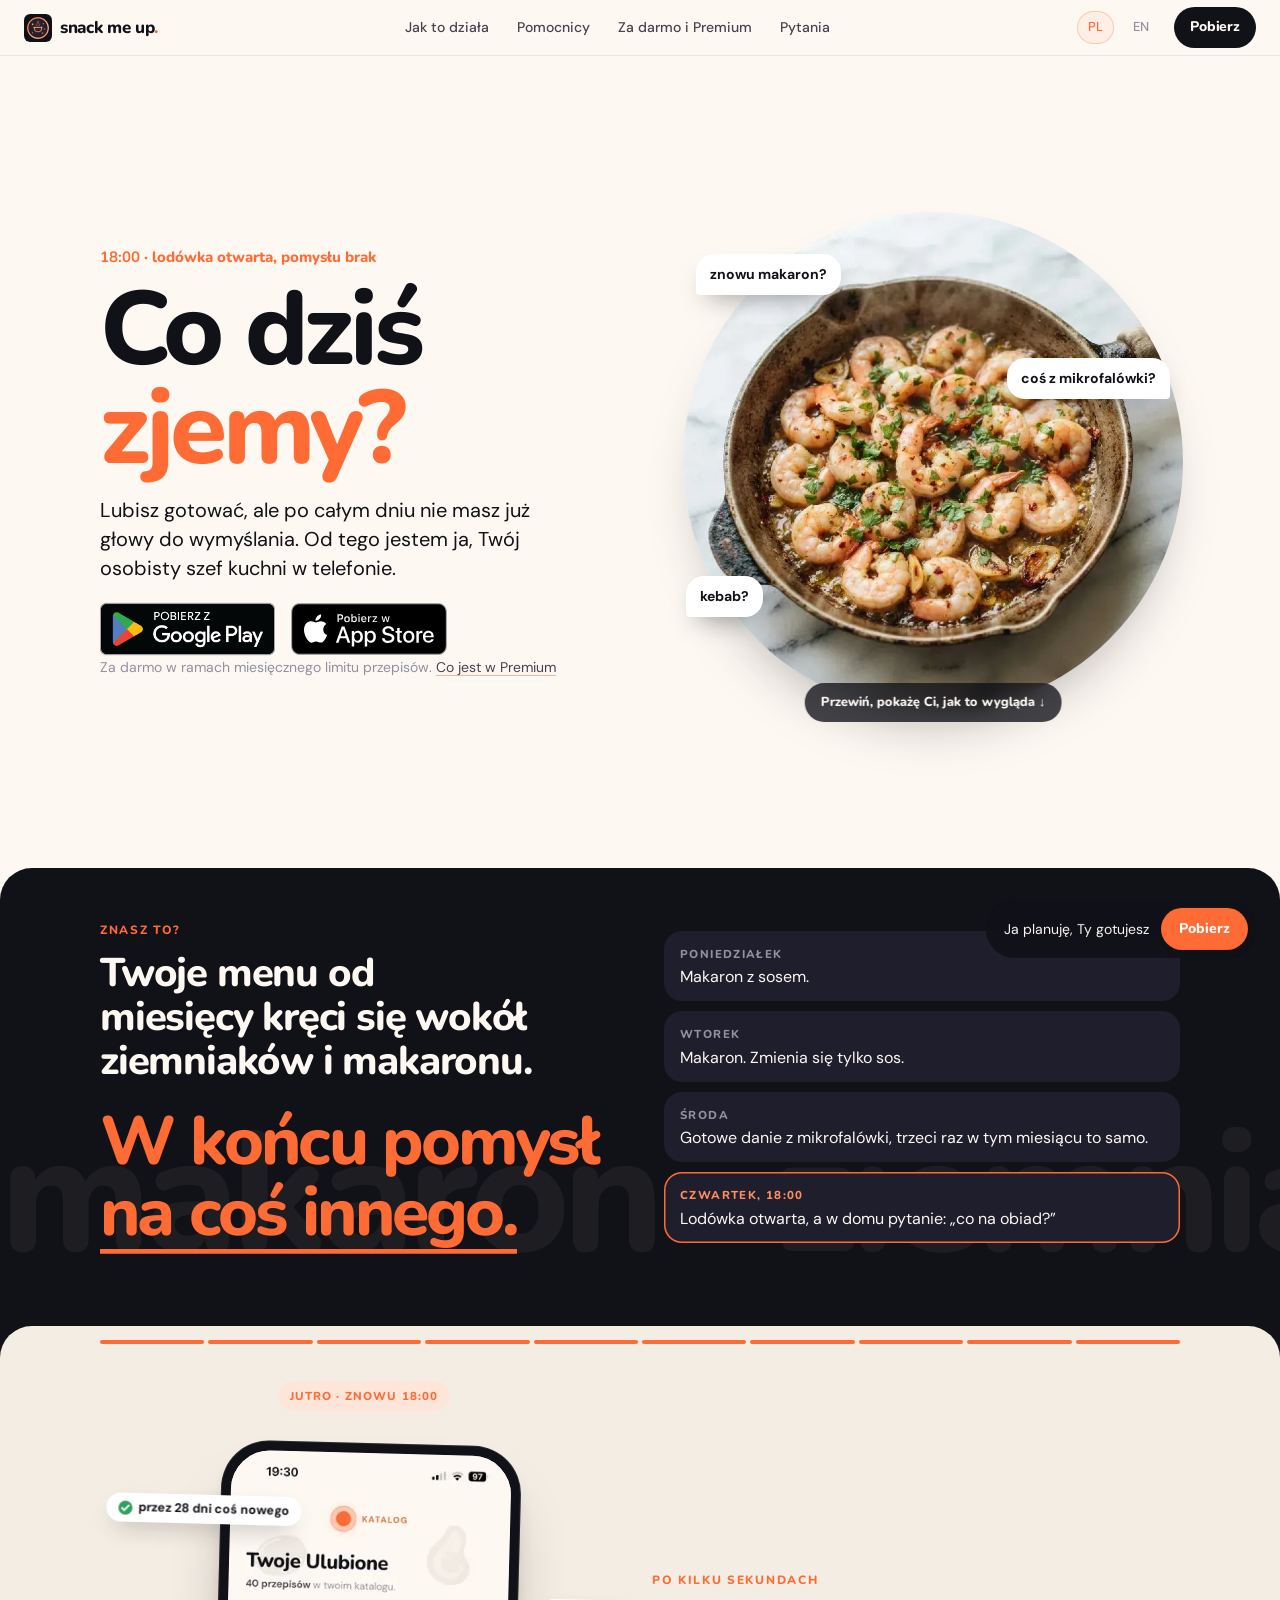
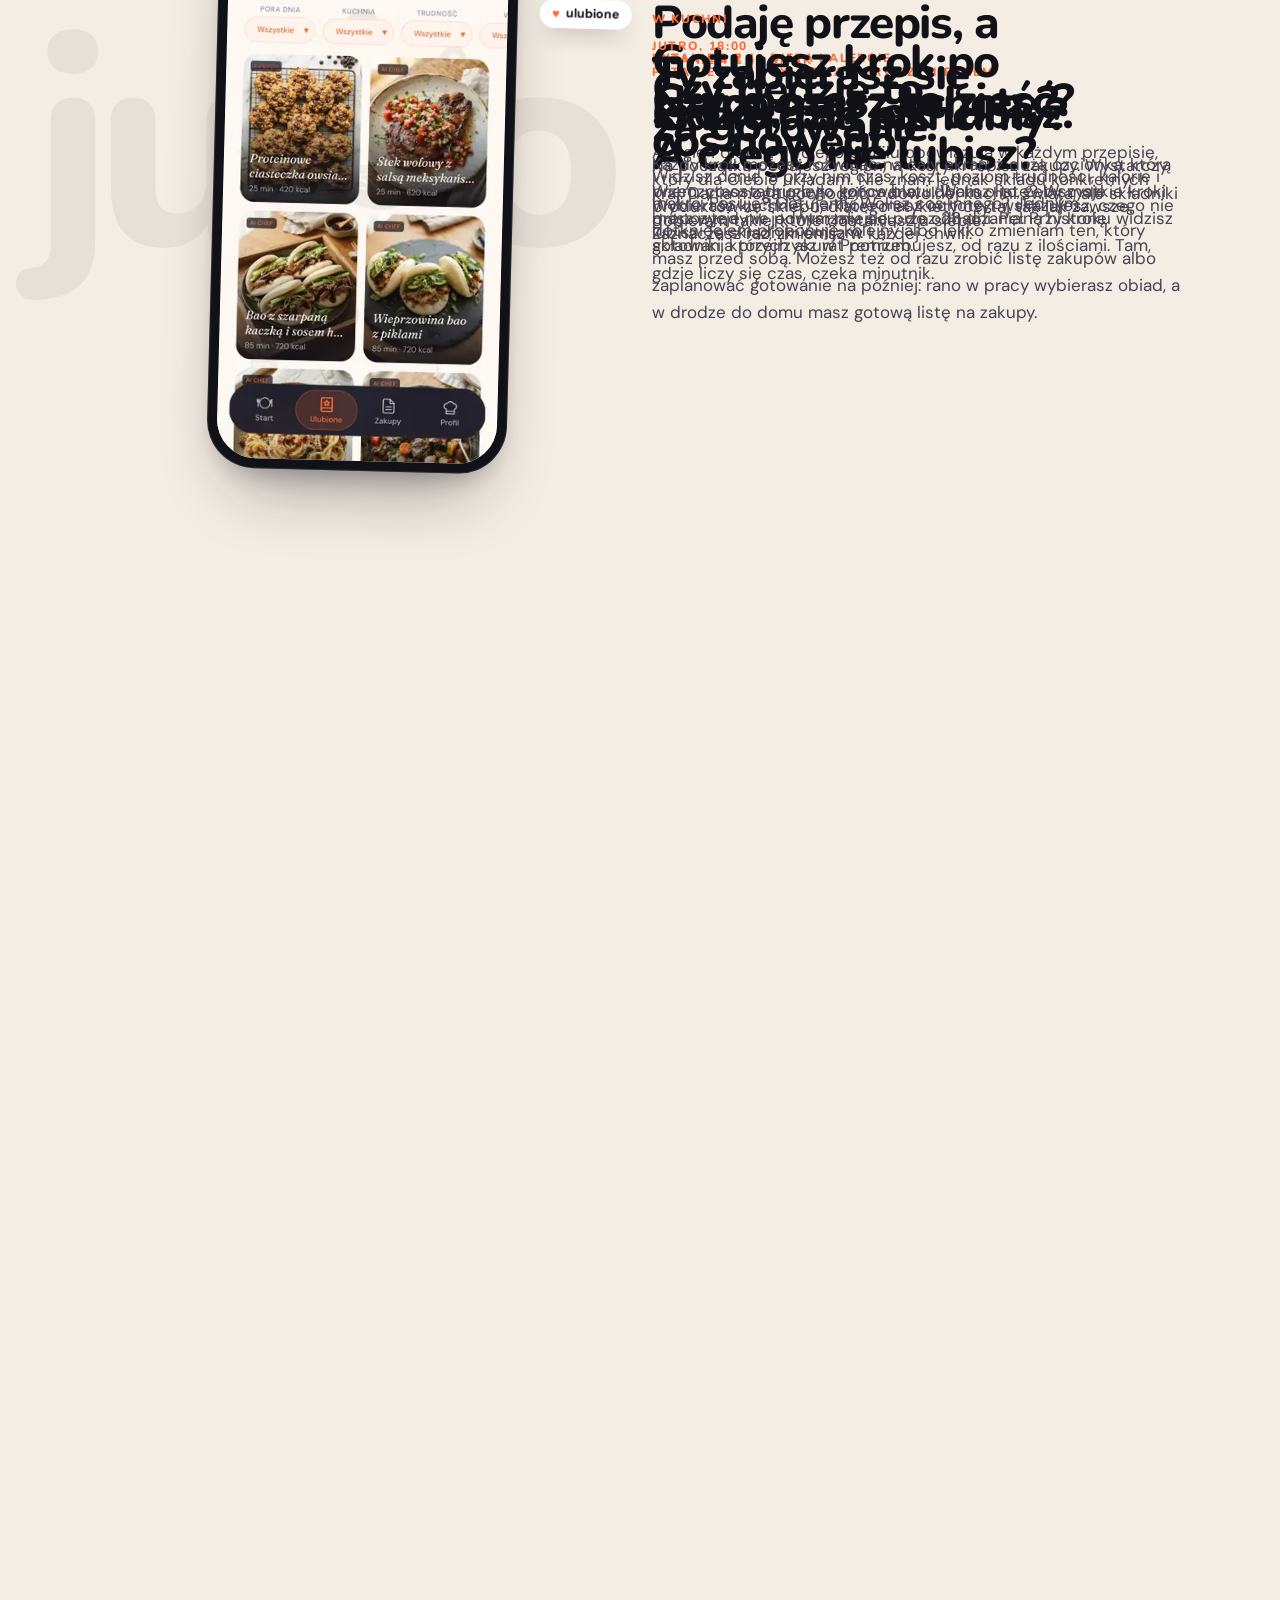
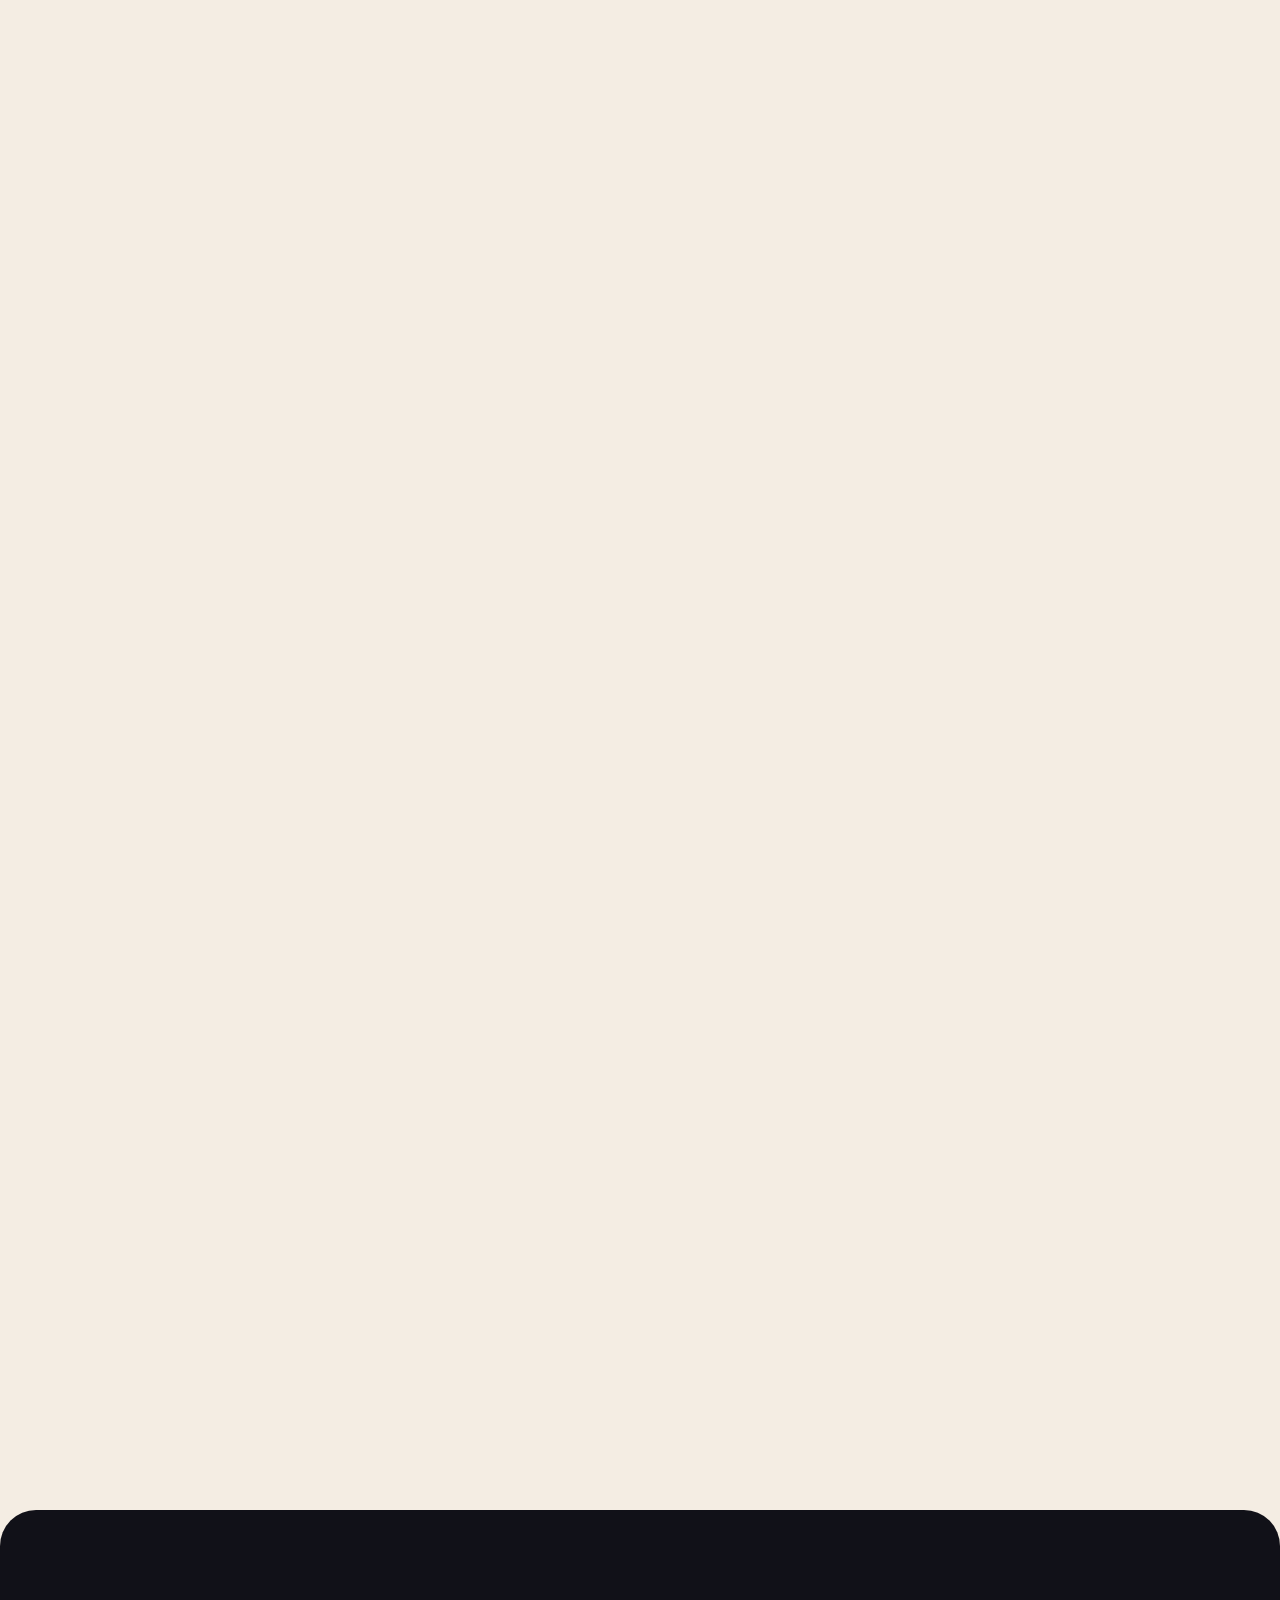
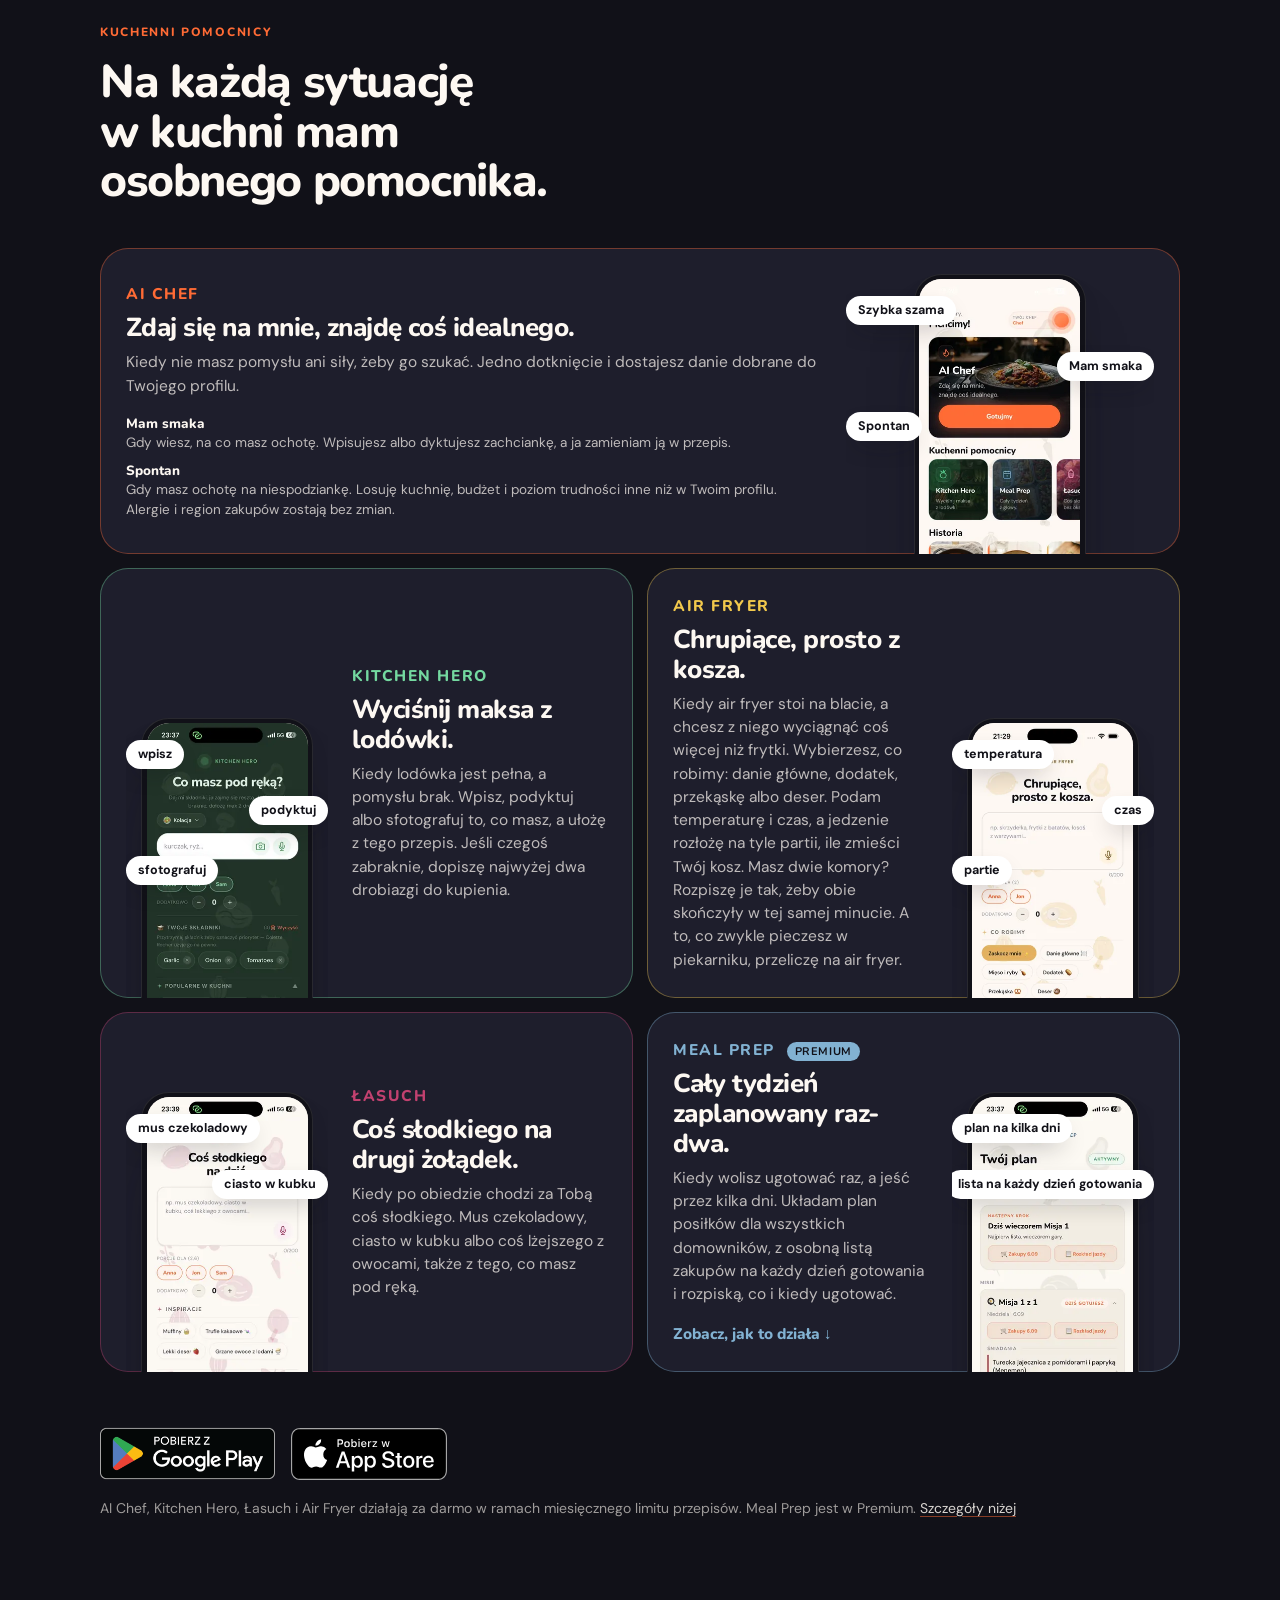
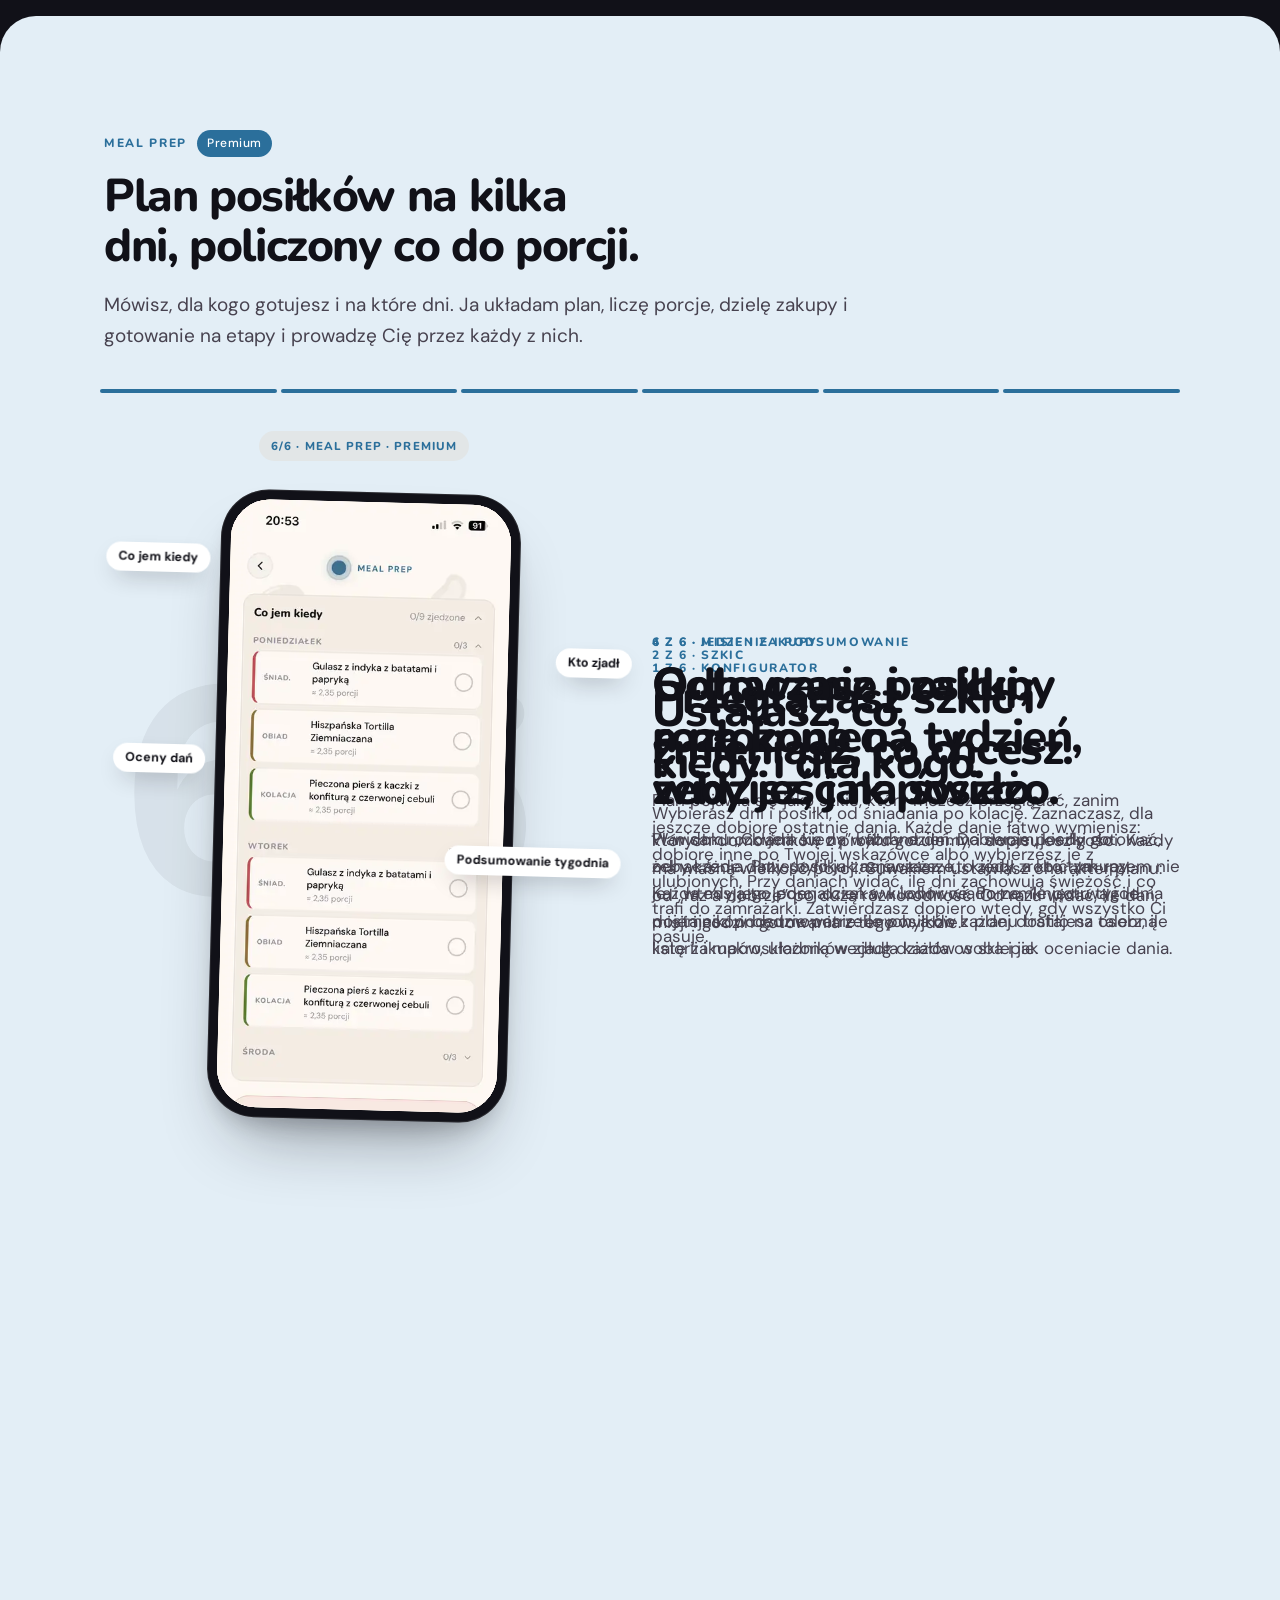
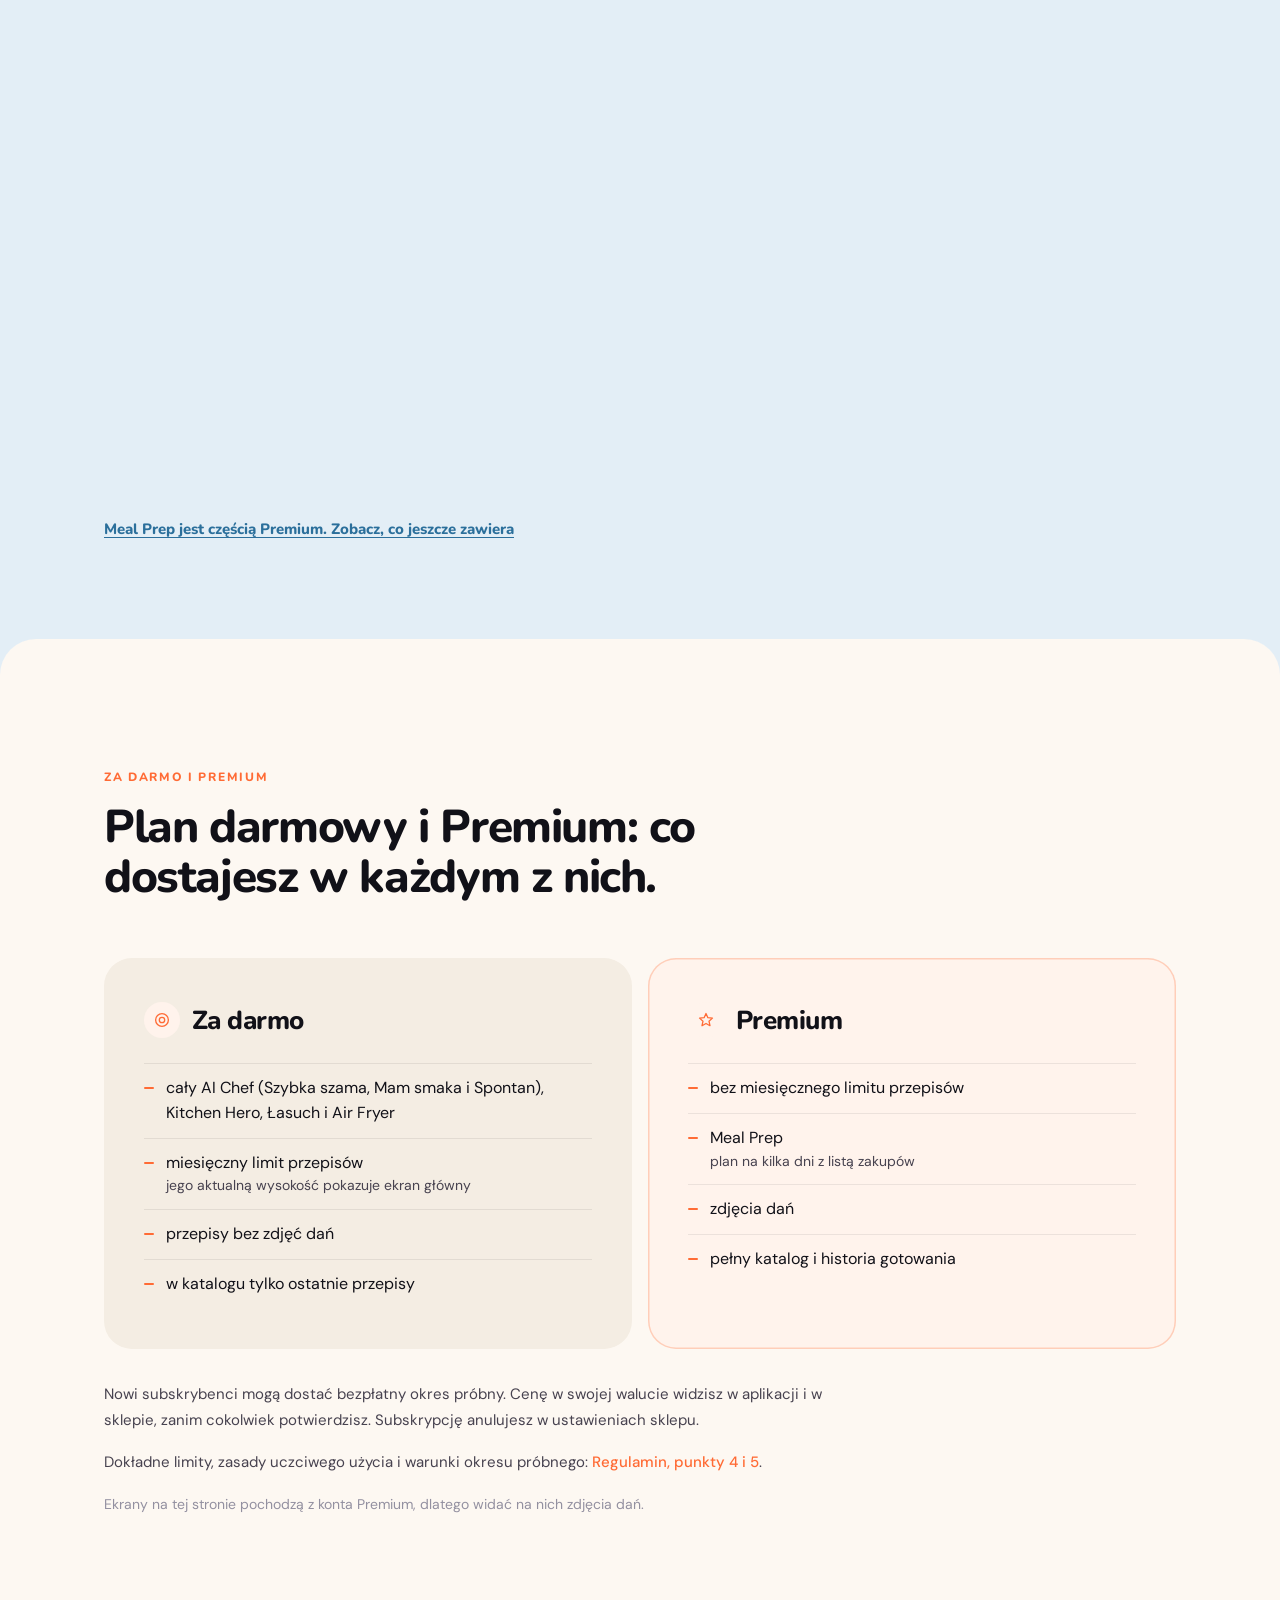
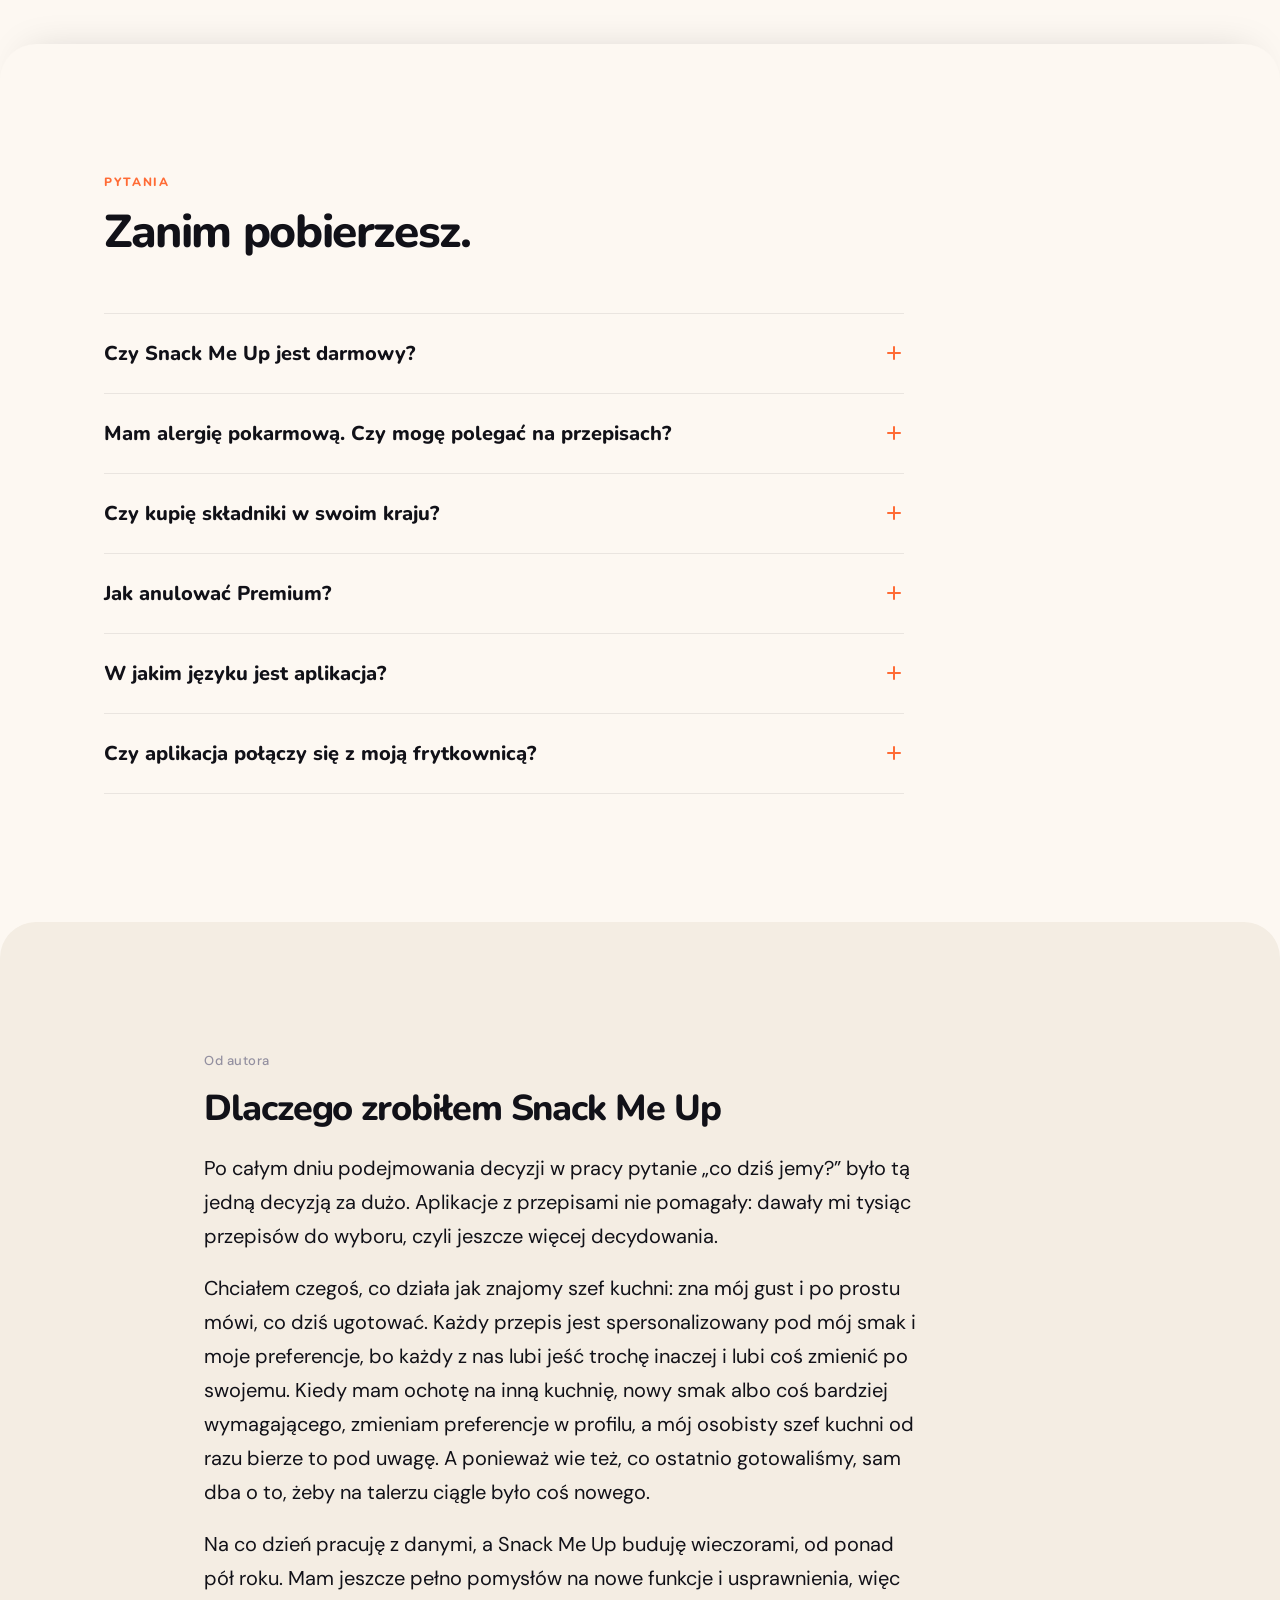
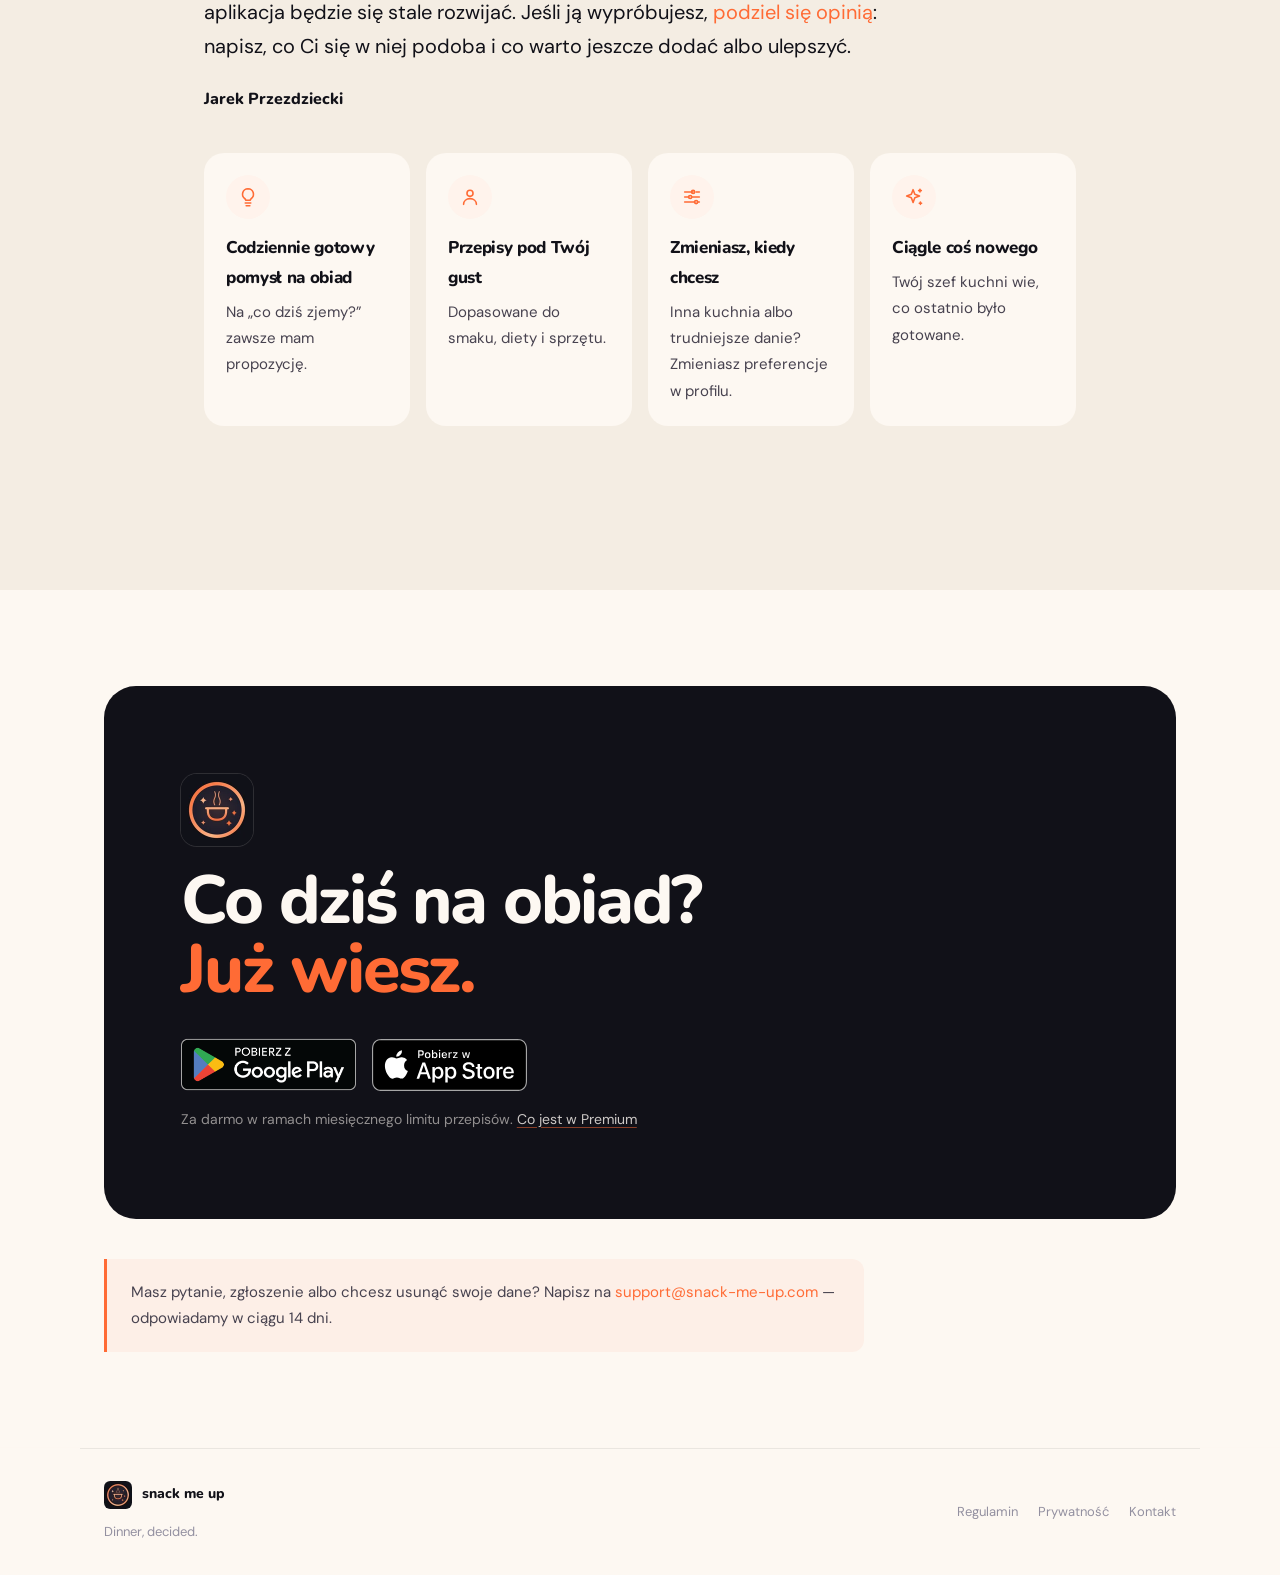
==== commit e54ca780: "landing v2, paczka 2b (PL+EN): pomocnicy w ukladzie z makiety — Szef na cala szerokosc, pod nim tasm" ====
--- a/index.html
+++ b/index.html
@@ -212,74 +212,37 @@
   <div class="track" aria-hidden="true"><i></i><i></i><i></i><i></i><i></i><i></i><i></i><i></i><i></i><i></i></div>
 </section>
 
-<section class="modes band" id="modes">
-  <div class="wrap">
-    <div class="modes-head rise">
-      <p class="eyebrow">Kuchenni pomocnicy</p>
-      <h2>Na każdą sytuację w kuchni mam osobnego pomocnika.</h2>
-    </div>
-    <div class="mode-grid">
-      <article class="mode mode--chef rise" style="--i:0">
-        <div class="mode-photo"><img class="mode-plate" src="/assets/food/04-384.webp" srcset="/assets/food/04-384.webp 384w, /assets/food/04.webp 768w" sizes="(min-width: 900px) 55vw, 100vw" width="768" height="768" loading="lazy" alt="" aria-hidden="true"></div>
-        <div class="mode-body">
-          <p class="mode-tag"><span class="dot"></span>AI Chef</p>
-          <h3>Zdaj się na mnie, znajdę coś idealnego.</h3>
-          <p class="more">Kiedy nie masz pomysłu ani siły, żeby go szukać. Jedno dotknięcie i dostajesz danie dobrane do Twojego profilu.</p>
-          <div class="chef-tiles">
-            <div class="chef-tile rise" style="--i:0">
-              <span class="ico sm"><svg viewBox="0 0 24 24" fill="none" stroke="currentColor" stroke-width="1.75" stroke-linecap="round" stroke-linejoin="round" aria-hidden="true"><path d="M4 6h16v9H10.5L6.5 18.5V15H4V6Z"/></svg></span>
-              <p class="chef-tile-name">Mam smaka</p>
-              <p class="chef-tile-desc">Gdy wiesz, na co masz ochotę. Wpisujesz albo dyktujesz zachciankę, a ja zamieniam ją w przepis.</p>
-            </div>
-            <div class="chef-tile rise" style="--i:1">
-              <span class="ico sm"><svg viewBox="0 0 24 24" fill="none" stroke="currentColor" stroke-width="1.75" stroke-linecap="round" stroke-linejoin="round" aria-hidden="true"><rect x="4" y="4" width="16" height="16" rx="3.2"/><circle cx="8.6" cy="8.6" r="1.1"/><circle cx="15.4" cy="8.6" r="1.1"/><circle cx="8.6" cy="15.4" r="1.1"/><circle cx="15.4" cy="15.4" r="1.1"/><circle cx="12" cy="12" r="1.1"/></svg></span>
-              <p class="chef-tile-name">Spontan</p>
-              <p class="chef-tile-desc">Gdy masz ochotę na niespodziankę. Losuję kuchnię, budżet i poziom trudności inne niż w Twoim profilu. Alergie i region zakupów zostają bez zmian.</p>
-            </div>
-          </div>
-        </div>
-      </article>
-      <article class="mode mode--hero rise" style="--i:1">
-        <div class="mode-copy">
-          <p class="mode-tag"><span class="dot"></span>Kitchen Hero</p>
-          <h3>Wyciśnij maksa z lodówki.</h3>
-          <p class="more">Kiedy lodówka jest pełna, a pomysłu brak. Wpisz, podyktuj albo sfotografuj to, co masz, a ułożę z tego przepis. Jeśli czegoś zabraknie, dopiszę najwyżej dwa drobiazgi do kupienia.</p>
-        </div>
-        <div class="mode-preview">
-          <div class="phone"><img src="/assets/screens/04-kitchenhero-pl-320.webp" srcset="/assets/screens/04-kitchenhero-pl-320.webp 320w, /assets/screens/04-kitchenhero-pl-480.webp 480w" sizes="(min-width: 900px) 200px, min(60vw, 220px)" width="320" height="694" loading="lazy" alt="Ekran trybu Kitchen Hero: pole na składniki z przyciskiem aparatu i mikrofonu"></div>
-        </div>
-      </article>
-      <article class="mode mode--sweet rise" style="--i:2">
-        <div class="mode-copy">
-          <p class="mode-tag"><span class="dot"></span>Łasuch</p>
-          <h3>Coś słodkiego na drugi żołądek.</h3>
-          <p class="more">Kiedy po obiedzie chodzi za Tobą coś słodkiego. Mus czekoladowy, ciasto w kubku albo coś lżejszego z owocami, także z tego, co masz pod ręką.</p>
-        </div>
-        <div class="mode-preview">
-          <div class="phone"><img src="/assets/screens/09-sweettooth-pl-320.webp" srcset="/assets/screens/09-sweettooth-pl-320.webp 320w, /assets/screens/09-sweettooth-pl-480.webp 480w" sizes="(min-width: 900px) 200px, min(60vw, 220px)" width="320" height="694" loading="lazy" alt="Ekran trybu Łasuch: pole na słodką zachciankę i gotowe inspiracje"></div>
-        </div>
-      </article>
-      <article class="mode mode--prep rise" style="--i:3">
-        <div class="mode-copy">
-          <p class="mode-tag"><span class="dot"></span>Meal Prep <span class="badge">Premium</span></p>
-          <h3>Cały tydzień zaplanowany raz-dwa.</h3>
-          <p class="more">Kiedy wolisz ugotować raz, a jeść przez kilka dni. Układam plan posiłków dla wszystkich domowników, z osobną listą zakupów na każdy dzień gotowania i rozpiską, co i kiedy ugotować. <a href="#prep">Zobacz, jak to działa</a></p>
-        </div>
-        <div class="mode-preview">
-          <div class="phone"><img src="/assets/screens/05-mealprep-pl-320.webp" srcset="/assets/screens/05-mealprep-pl-320.webp 320w, /assets/screens/05-mealprep-pl-480.webp 480w" sizes="(min-width: 900px) 200px, min(60vw, 220px)" width="320" height="694" loading="lazy" alt="Ekran Meal Prep: plan posiłków na kilka dni z listą zakupów"></div>
-        </div>
-      </article>
-      <article class="mode mode--fryer rise" style="--i:4">
-        <div class="mode-copy">
-          <p class="mode-tag"><span class="dot"></span>Air Fryer</p>
-          <h3>Chrupiące, prosto z kosza.</h3>
-          <p class="more">Kiedy air fryer stoi na blacie, a chcesz z niego wyciągnąć coś więcej niż frytki. Wybierzesz, co robimy: danie główne, dodatek, przekąskę albo deser. Podam temperaturę i czas, a jedzenie rozłożę na tyle partii, ile zmieści Twój kosz. Masz dwie komory? Rozpiszę je tak, żeby obie skończyły w tej samej minucie. A to, co zwykle pieczesz w piekarniku, przeliczę na air fryer.</p>
-        </div>
-        <div class="mode-preview">
-          <div class="phone"><img src="/assets/screens/16-airfryer-pl-320.webp" srcset="/assets/screens/16-airfryer-pl-320.webp 320w, /assets/screens/16-airfryer-pl-414.webp 414w" sizes="(min-width: 900px) 200px, min(60vw, 220px)" width="320" height="696" loading="lazy" alt="Ekran trybu Air Fryer: pole na zachciankę, porcje dla domowników i wybór, co robimy"></div>
-        </div>
-      </article>
-    </div>
+<section class="crew" id="modes">
+  <div class="crew-head rise">
+    <p class="eyebrow">Kuchenni pomocnicy</p>
+    <h2>Na każdą sytuację w kuchni mam osobnego pomocnika.</h2>
+  </div>
+  <div class="mates">
+      <article class="mate mate--chef" style="--mc: var(--o)">
+        <div class="mate-copy"><p class="who">AI Chef</p><h3>Zdaj się na mnie, znajdę coś idealnego.</h3><p>Kiedy nie masz pomysłu ani siły, żeby go szukać. Jedno dotknięcie i dostajesz danie dobrane do Twojego profilu.</p><ul class="subs"><li><b>Mam smaka</b>Gdy wiesz, na co masz ochotę. Wpisujesz albo dyktujesz zachciankę, a ja zamieniam ją w przepis.</li><li><b>Spontan</b>Gdy masz ochotę na niespodziankę. Losuję kuchnię, budżet i poziom trudności inne niż w Twoim profilu. Alergie i region zakupów zostają bez zmian.</li></ul></div>
+        <div class="win"><div class="dev"><div class="scr"><img src="/assets/screens/01-home-pl-320.webp" srcset="/assets/screens/01-home-pl-320.webp 320w, /assets/screens/01-home-pl-480.webp 480w" sizes="172px" width="360" height="780" loading="lazy" decoding="async" alt="Ekran główny aplikacji: AI Chef i kuchenni pomocnicy"></div></div><ul class="bits" aria-hidden="true"><li class="chip" style="--i:0">Szybka szama</li><li class="chip" style="--i:1">Mam smaka</li><li class="chip" style="--i:2">Spontan</li></ul></div>
+      </article>
+    <div class="rail">
+      <article class="mate" style="--mc: var(--m-hero)">
+        <div class="mate-copy"><p class="who">Kitchen Hero</p><h3>Wyciśnij maksa z lodówki.</h3><p>Kiedy lodówka jest pełna, a pomysłu brak. Wpisz, podyktuj albo sfotografuj to, co masz, a ułożę z tego przepis. Jeśli czegoś zabraknie, dopiszę najwyżej dwa drobiazgi do kupienia.</p></div>
+        <div class="win"><div class="dev"><div class="scr"><img src="/assets/screens/04-kitchenhero-pl-320.webp" srcset="/assets/screens/04-kitchenhero-pl-320.webp 320w, /assets/screens/04-kitchenhero-pl-480.webp 480w" sizes="172px" width="360" height="780" loading="lazy" decoding="async" alt="Ekran trybu Kitchen Hero: pole na składniki z przyciskiem aparatu i mikrofonu"></div></div><ul class="bits" aria-hidden="true"><li class="chip" style="--i:0">wpisz</li><li class="chip" style="--i:1">podyktuj</li><li class="chip" style="--i:2">sfotografuj</li></ul></div>
+      </article>
+      <article class="mate" style="--mc: var(--m-fryer)">
+        <div class="mate-copy"><p class="who">Air Fryer</p><h3>Chrupiące, prosto z kosza.</h3><p>Kiedy air fryer stoi na blacie, a chcesz z niego wyciągnąć coś więcej niż frytki. Wybierzesz, co robimy: danie główne, dodatek, przekąskę albo deser. Podam temperaturę i czas, a jedzenie rozłożę na tyle partii, ile zmieści Twój kosz. Masz dwie komory? Rozpiszę je tak, żeby obie skończyły w tej samej minucie. A to, co zwykle pieczesz w piekarniku, przeliczę na air fryer.</p></div>
+        <div class="win"><div class="dev"><div class="scr"><img src="/assets/screens/16-airfryer-pl-320.webp" srcset="/assets/screens/16-airfryer-pl-320.webp 320w, /assets/screens/16-airfryer-pl-414.webp 414w" sizes="172px" width="360" height="780" loading="lazy" decoding="async" alt="Ekran trybu Air Fryer: pole na zachciankę, porcje dla domowników i wybór, co robimy"></div></div><ul class="bits" aria-hidden="true"><li class="chip" style="--i:0">temperatura</li><li class="chip" style="--i:1">czas</li><li class="chip" style="--i:2">partie</li></ul></div>
+      </article>
+      <article class="mate" style="--mc: var(--m-sweet)">
+        <div class="mate-copy"><p class="who">Łasuch</p><h3>Coś słodkiego na drugi żołądek.</h3><p>Kiedy po obiedzie chodzi za Tobą coś słodkiego. Mus czekoladowy, ciasto w kubku albo coś lżejszego z owocami, także z tego, co masz pod ręką.</p></div>
+        <div class="win"><div class="dev"><div class="scr"><img src="/assets/screens/09-sweettooth-pl-320.webp" srcset="/assets/screens/09-sweettooth-pl-320.webp 320w, /assets/screens/09-sweettooth-pl-480.webp 480w" sizes="172px" width="360" height="780" loading="lazy" decoding="async" alt="Ekran trybu Łasuch: pole na słodką zachciankę i gotowe inspiracje"></div></div><ul class="bits" aria-hidden="true"><li class="chip" style="--i:0">mus czekoladowy</li><li class="chip" style="--i:1">ciasto w kubku</li></ul></div>
+      </article>
+      <article class="mate" style="--mc: var(--m-prep)">
+        <div class="mate-copy"><p class="who">Meal Prep <b>Premium</b></p><h3>Cały tydzień zaplanowany raz-dwa.</h3><p>Kiedy wolisz ugotować raz, a jeść przez kilka dni. Układam plan posiłków dla wszystkich domowników, z osobną listą zakupów na każdy dzień gotowania i rozpiską, co i kiedy ugotować.</p><p class="mate-link"><a href="#prep">Zobacz, jak to działa ↓</a></p></div>
+        <div class="win"><div class="dev"><div class="scr"><img src="/assets/screens/05-mealprep-pl-320.webp" srcset="/assets/screens/05-mealprep-pl-320.webp 320w, /assets/screens/05-mealprep-pl-480.webp 480w" sizes="172px" width="360" height="780" loading="lazy" decoding="async" alt="Ekran Meal Prep: plan posiłków na kilka dni z listą zakupów"></div></div><ul class="bits" aria-hidden="true"><li class="chip" style="--i:0">plan na kilka dni</li><li class="chip" style="--i:1">lista na każdy dzień gotowania</li></ul></div>
+      </article>
+    </div>
+  </div>
+  <p class="swipe" aria-hidden="true">Przesuń palcem →</p>
+  <div class="crew-foot">
     <div class="stores">
       <a class="store-badge" href="https://play.google.com/store/apps/details?id=com.jarekpe.snackmeup"><img src="/assets/badges/google-play-pl.png" width="646" height="250" loading="lazy" alt="Pobierz z Google Play"></a>
       <a class="store-badge" href="https://apps.apple.com/pl/app/snack-me-up/id6760691383"><img src="/assets/badges/app-store-pl.svg" height="52" loading="lazy" alt="Pobierz w App Store"></a>
--- a/assets/story.css
+++ b/assets/story.css
@@ -224,3 +224,59 @@
 @media (min-width: 720px) {
   .story--prep .set li:nth-child(5) { display: block; left: calc(var(--off) + 2%); top: 72%; }
 }
+
+/* ---------- kuchenni pomocnicy: Szef jako karta na całą szerokość, pod nim taśma czterech pomocników (paczka 2b) ---------- */
+.crew { position: relative; z-index: 3; background: var(--ink); color: rgba(253,248,242,0.72); border-radius: 36px 36px 0 0; margin-top: -36px; padding: clamp(64px, 9vw, 112px) 0 calc(clamp(56px, 8vw, 96px) + 36px); }
+.crew-head { padding: 0 var(--pad) 22px; }
+.crew h2 { color: var(--parchment); max-width: 20ch; }
+.rail { display: flex; gap: 14px; overflow-x: auto; scroll-snap-type: x mandatory; padding: 4px var(--gut) 16px; scrollbar-width: none; }
+.rail::-webkit-scrollbar { display: none; }
+.mate { --pw: 172px; flex: none; width: 80vw; max-width: 330px; scroll-snap-align: center; display: flex; flex-direction: column; background: var(--ink-mid); border-radius: 28px; padding: 22px 20px 0; overflow: hidden; box-shadow: 0 0 0 1px color-mix(in srgb, var(--mc) 38%, transparent) inset; }
+.mate-copy { flex: 1; }
+.who { font-family: 'Nunito', sans-serif; font-weight: 800; font-size: 13px; letter-spacing: 0.1em; text-transform: uppercase; color: var(--mc); margin-bottom: 8px; }
+.who b { font-size: 11px; letter-spacing: 0.06em; padding: 2px 8px; border-radius: 100px; margin-left: 6px; color: var(--ink); background: var(--mc); }
+.mate h3 { font-size: 22px; line-height: 1.15; color: var(--parchment); margin-bottom: 8px; min-height: 2.3em; }
+.mate-copy > p { font-size: 14.5px; line-height: 1.5; }
+.mate-link { margin-top: 8px; font-family: 'Nunito', sans-serif; font-weight: 800; }
+.mate-link a { color: var(--mc); }
+.subs { margin-top: 10px; display: grid; gap: 8px; font-size: 13.5px; line-height: 1.45; }
+.subs b { display: block; font-family: 'Nunito', sans-serif; font-weight: 800; color: var(--parchment); }
+/* okno: każdy telefon stoi na dole karty i jest przycięty w tym samym miejscu */
+.win { position: relative; height: 250px; margin-top: 18px; display: flex; justify-content: center; align-items: flex-start; overflow: hidden; }
+.win .dev { flex: none; }
+.bits li { position: absolute; }
+.bits li:nth-child(1) { left: 0; top: 22px; }
+.bits li:nth-child(2) { right: 0; top: 78px; }
+.bits li:nth-child(3) { left: 0; top: 138px; }
+.mates > .mate { width: auto; max-width: none; margin: 0 var(--gut) 14px; }
+.rail .mate-copy { flex: none; }
+.rail .win { flex: 1 1 250px; min-height: 250px; height: auto; }
+.swipe { padding: 4px var(--gut) 0; font-size: 13px; color: rgba(253,248,242,0.5); }
+.crew-foot { padding: 22px var(--pad) 0; }
+.crew .stores-note { color: rgba(253,248,242,0.6); }
+.crew .stores-note a { color: rgba(253,248,242,0.85); }
+@keyframes lift { from { transform: translateY(46px) scale(0.92); } }
+@media (min-width: 720px) {
+  /* szeroko: karty poziome — tekst obok telefonu, więc długość opisu nie przesuwa ekranów */
+  .mates { display: grid; grid-template-columns: 1fr; gap: 14px; padding-inline: var(--pad); }
+  .mates > .mate { margin: 0; }
+  .rail { display: contents; }
+  .mate { width: auto; max-width: none; flex-direction: row; align-items: flex-end; gap: 24px; padding: 26px 26px 0; }
+  .rail .mate:nth-child(odd) { flex-direction: row-reverse; }
+  .mate-copy, .rail .mate-copy { flex: 1; align-self: center; padding-bottom: 26px; }
+  .mate h3 { min-height: 0; font-size: 26px; }
+  .mate-copy > p { font-size: 15.5px; }
+  .win, .rail .win { flex: 0 0 42%; height: 280px; min-height: 0; margin-top: 0; }
+  .swipe { display: none; }
+}
+@media (min-width: 1080px) {
+  .mates { grid-template-columns: 1fr 1fr; }
+  .mate--chef { grid-column: 1 / -1; }
+  .mate--chef .win { flex-basis: 30%; }
+}
+@media (prefers-reduced-motion: no-preference) {
+  @supports (animation-timeline: view()) {
+    .mate .dev { animation: lift linear both; animation-timeline: view(); animation-range: entry 0% cover 30%; }
+    .bits li { animation: pop linear both; animation-timeline: view(); animation-range: entry 30% cover 36%; }
+  }
+}
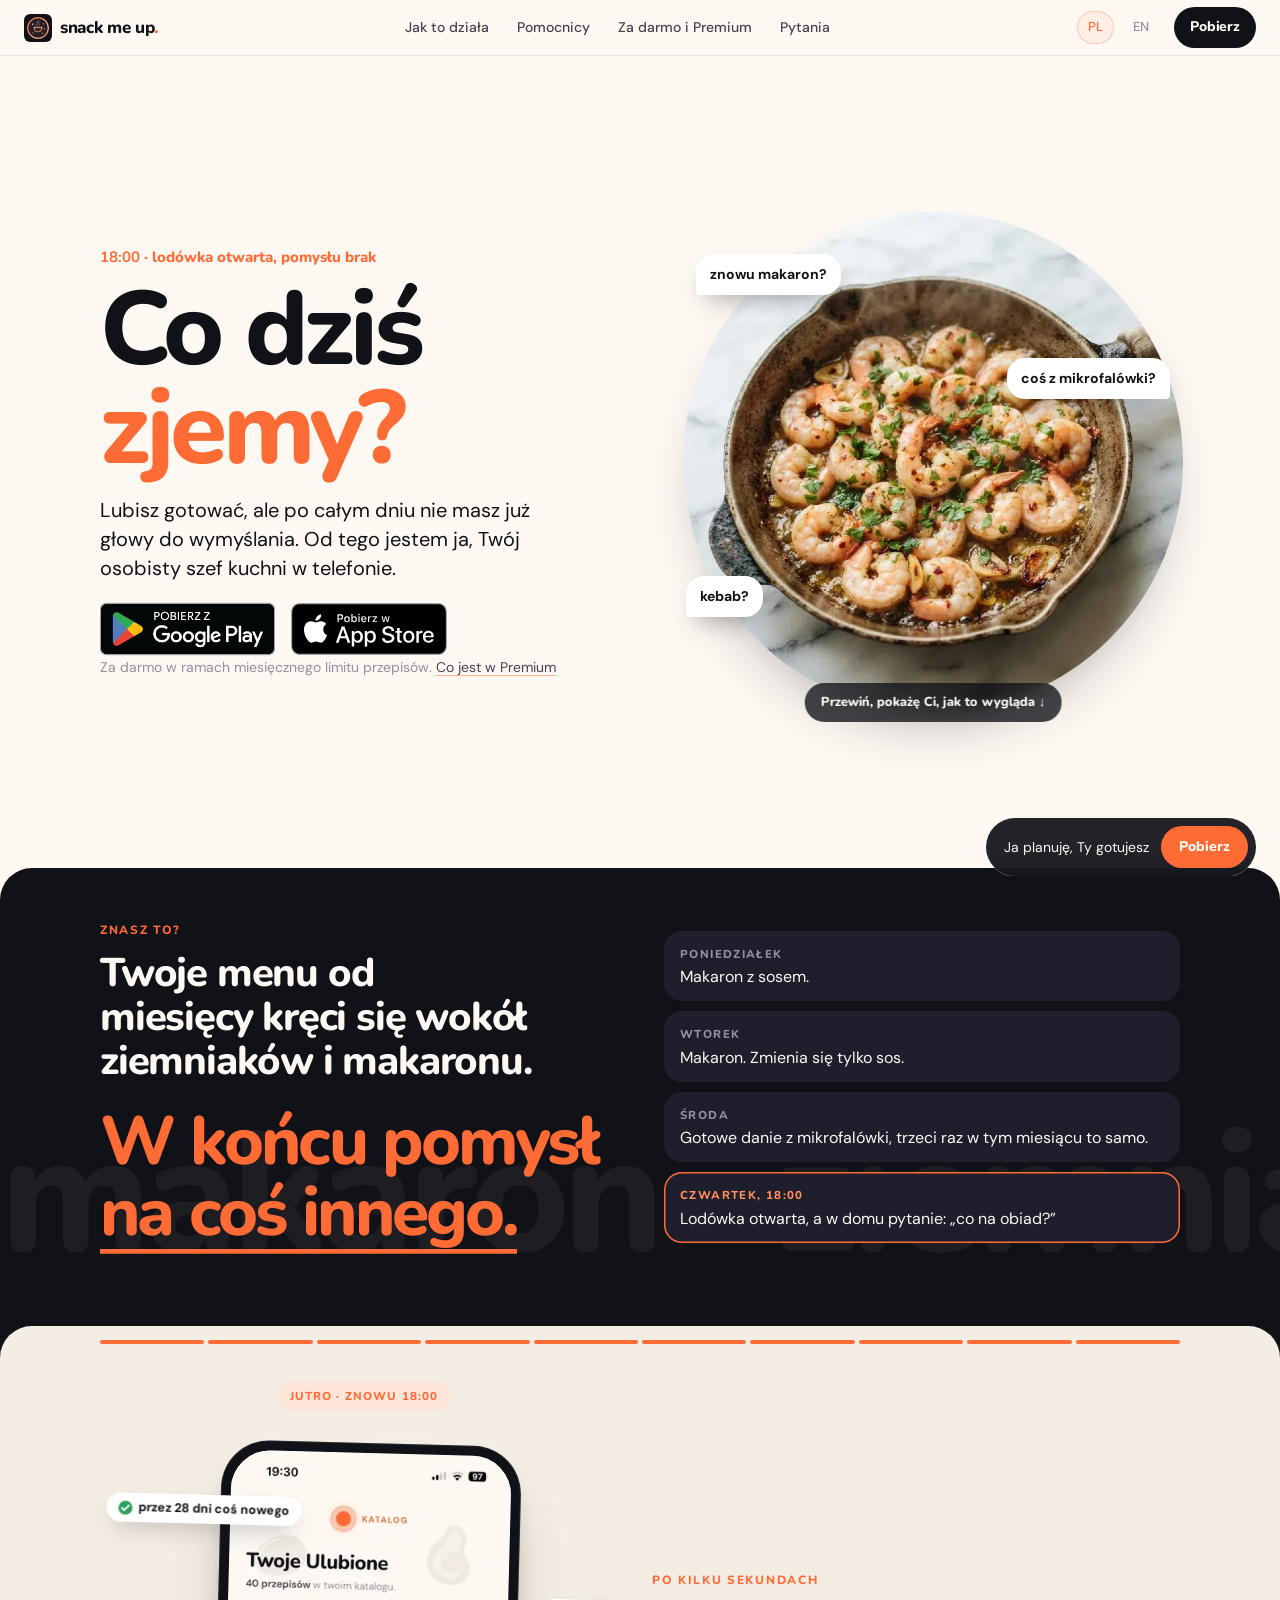
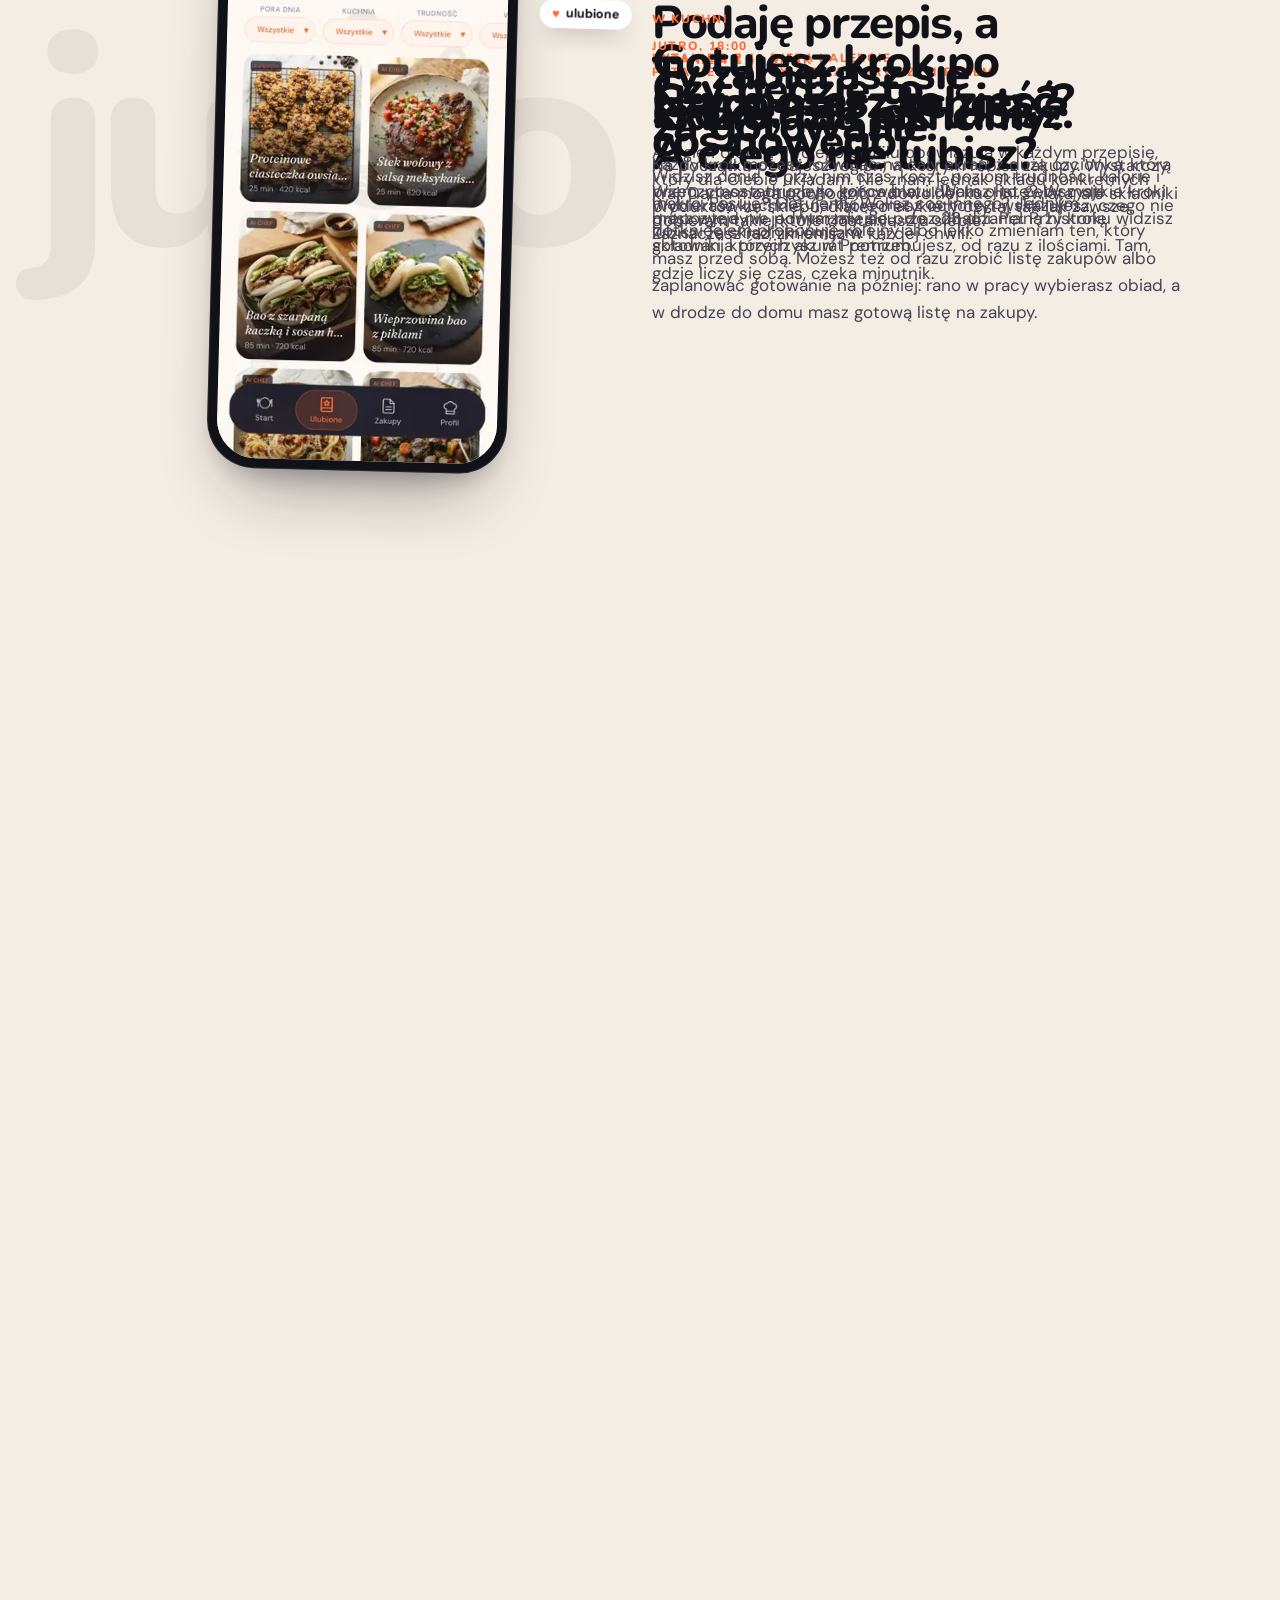
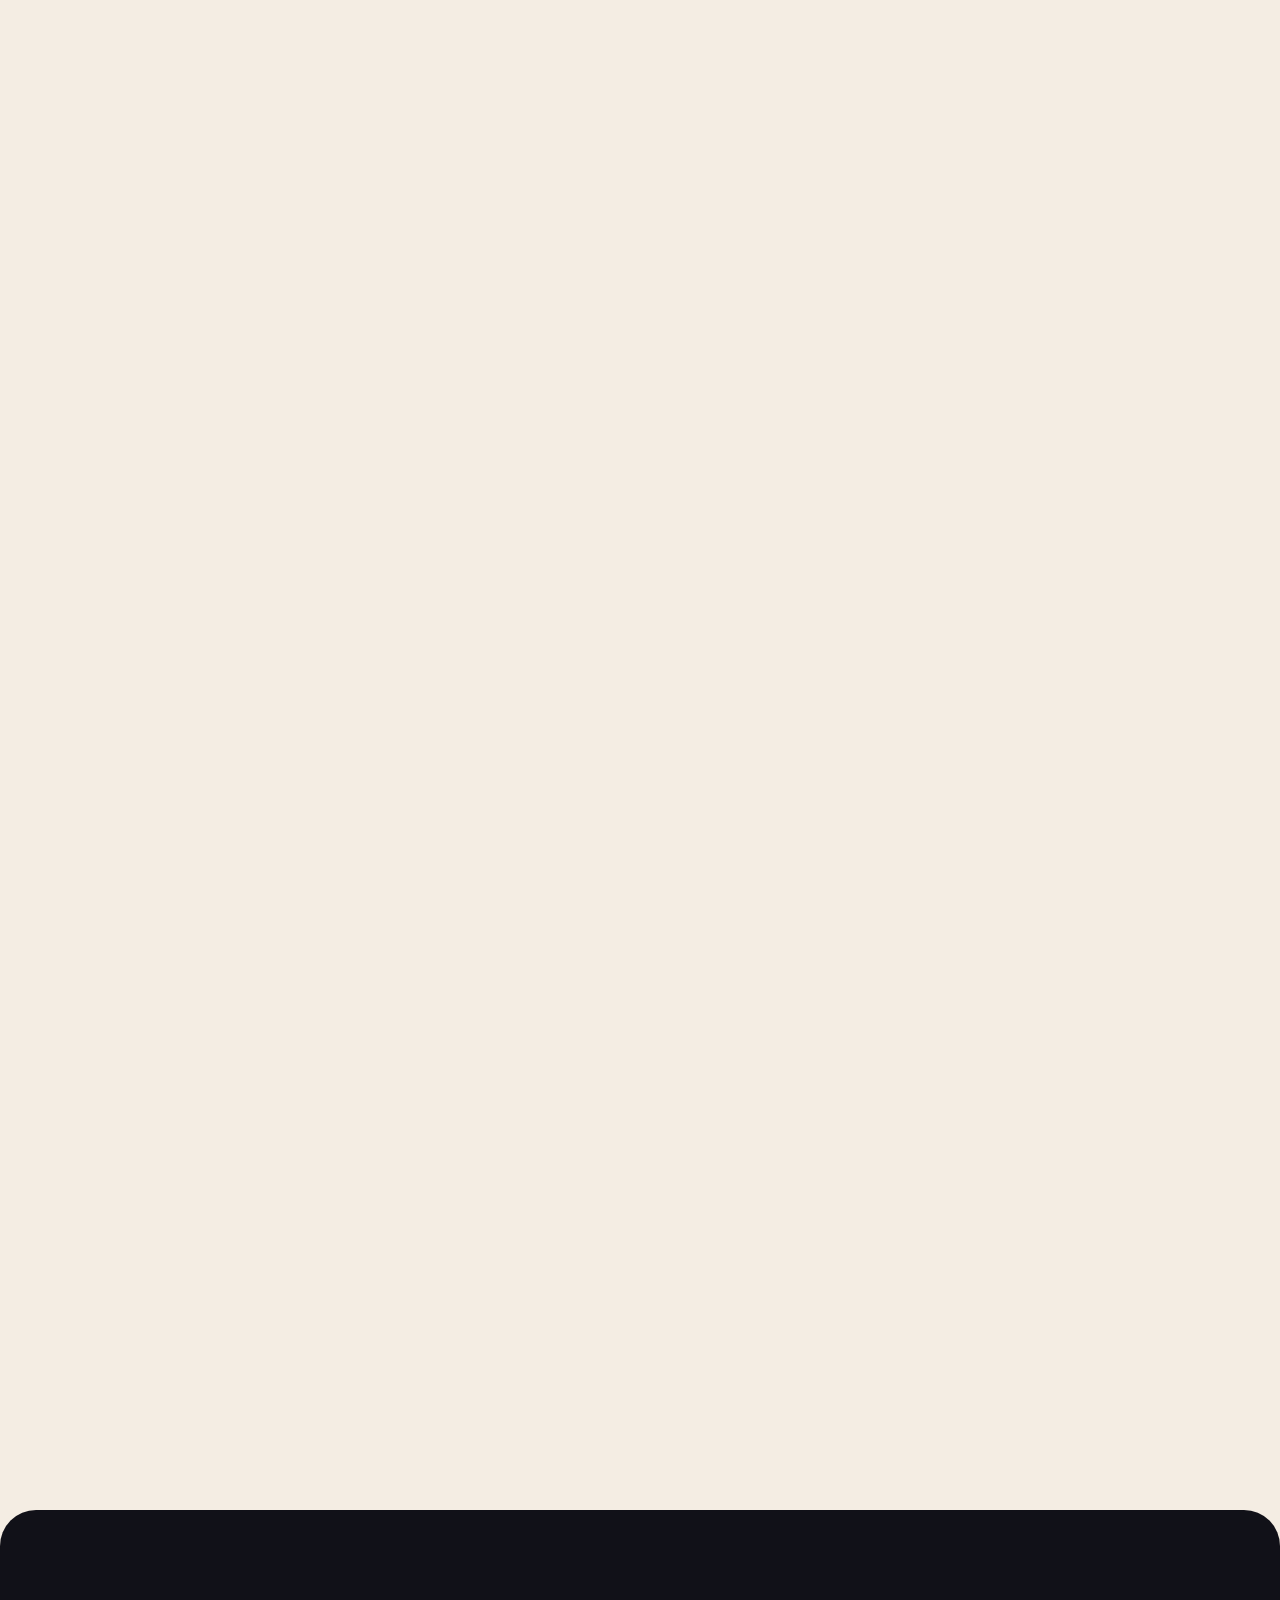
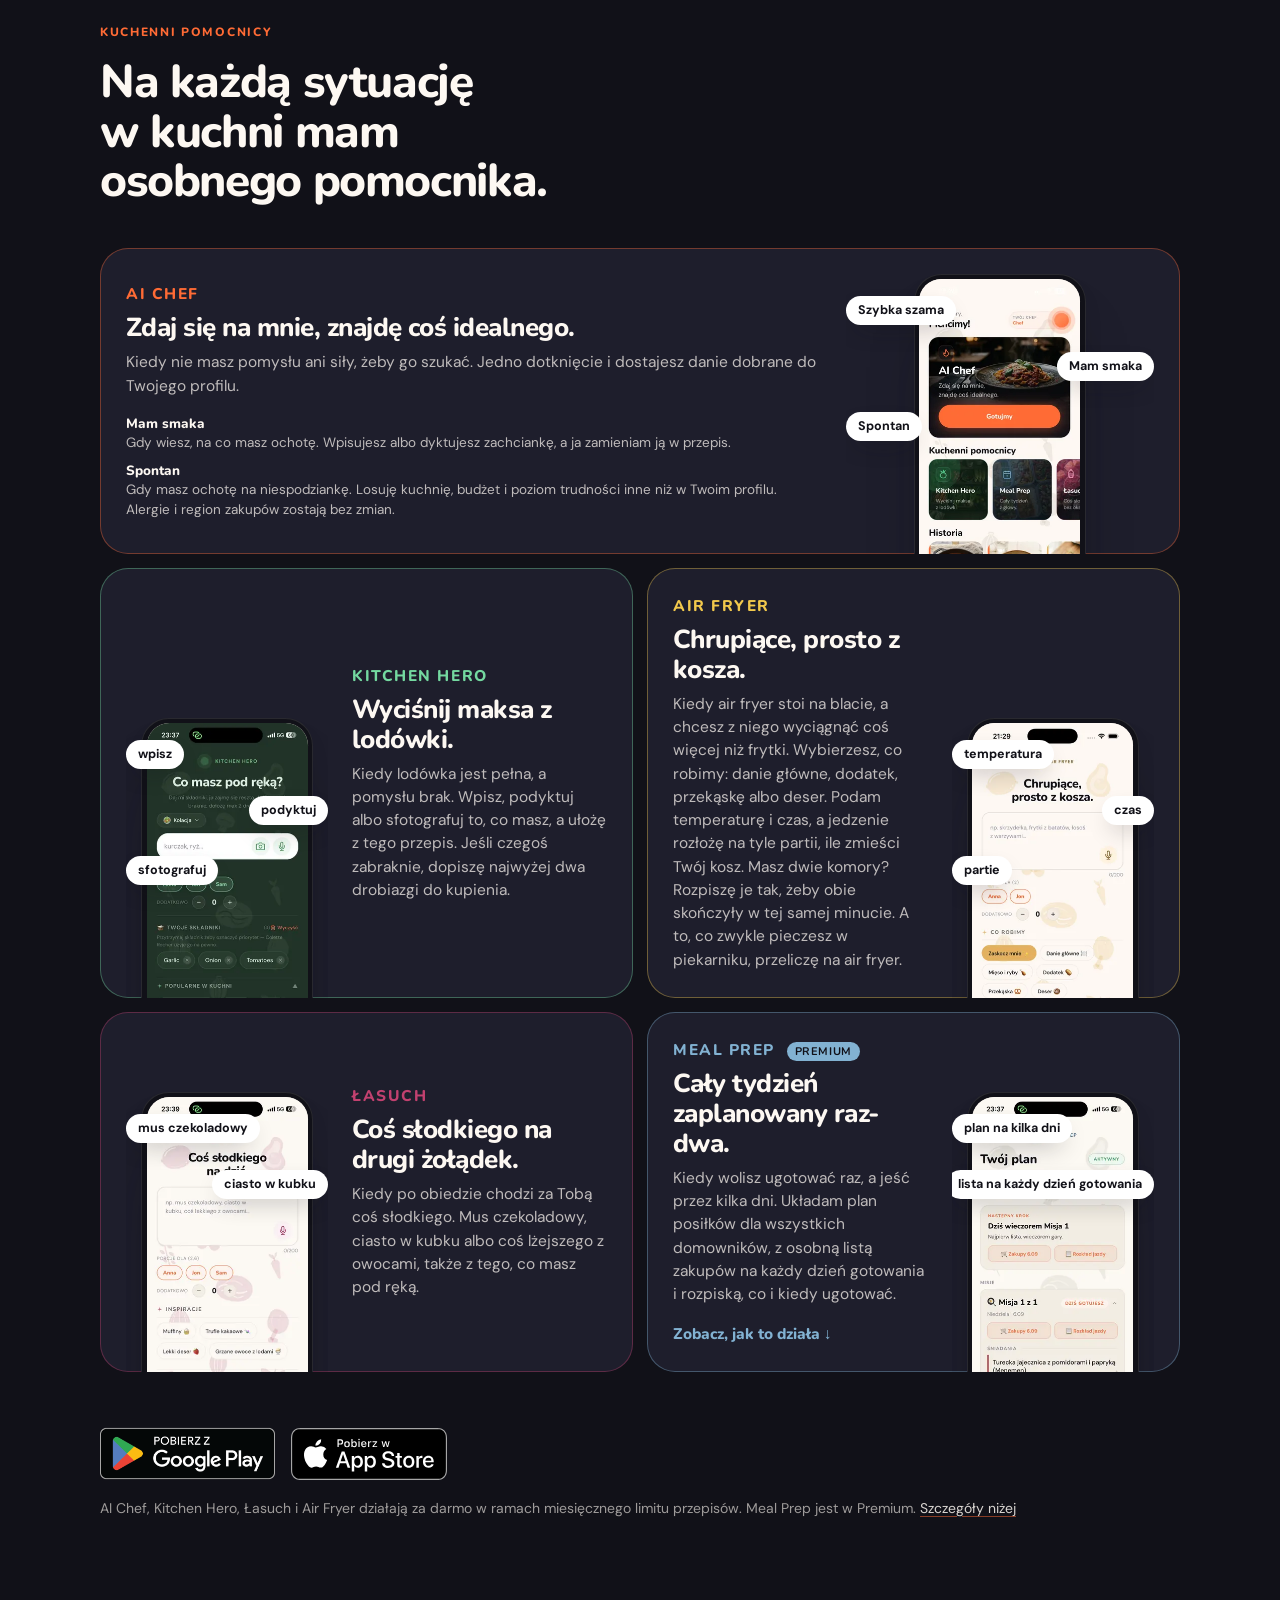
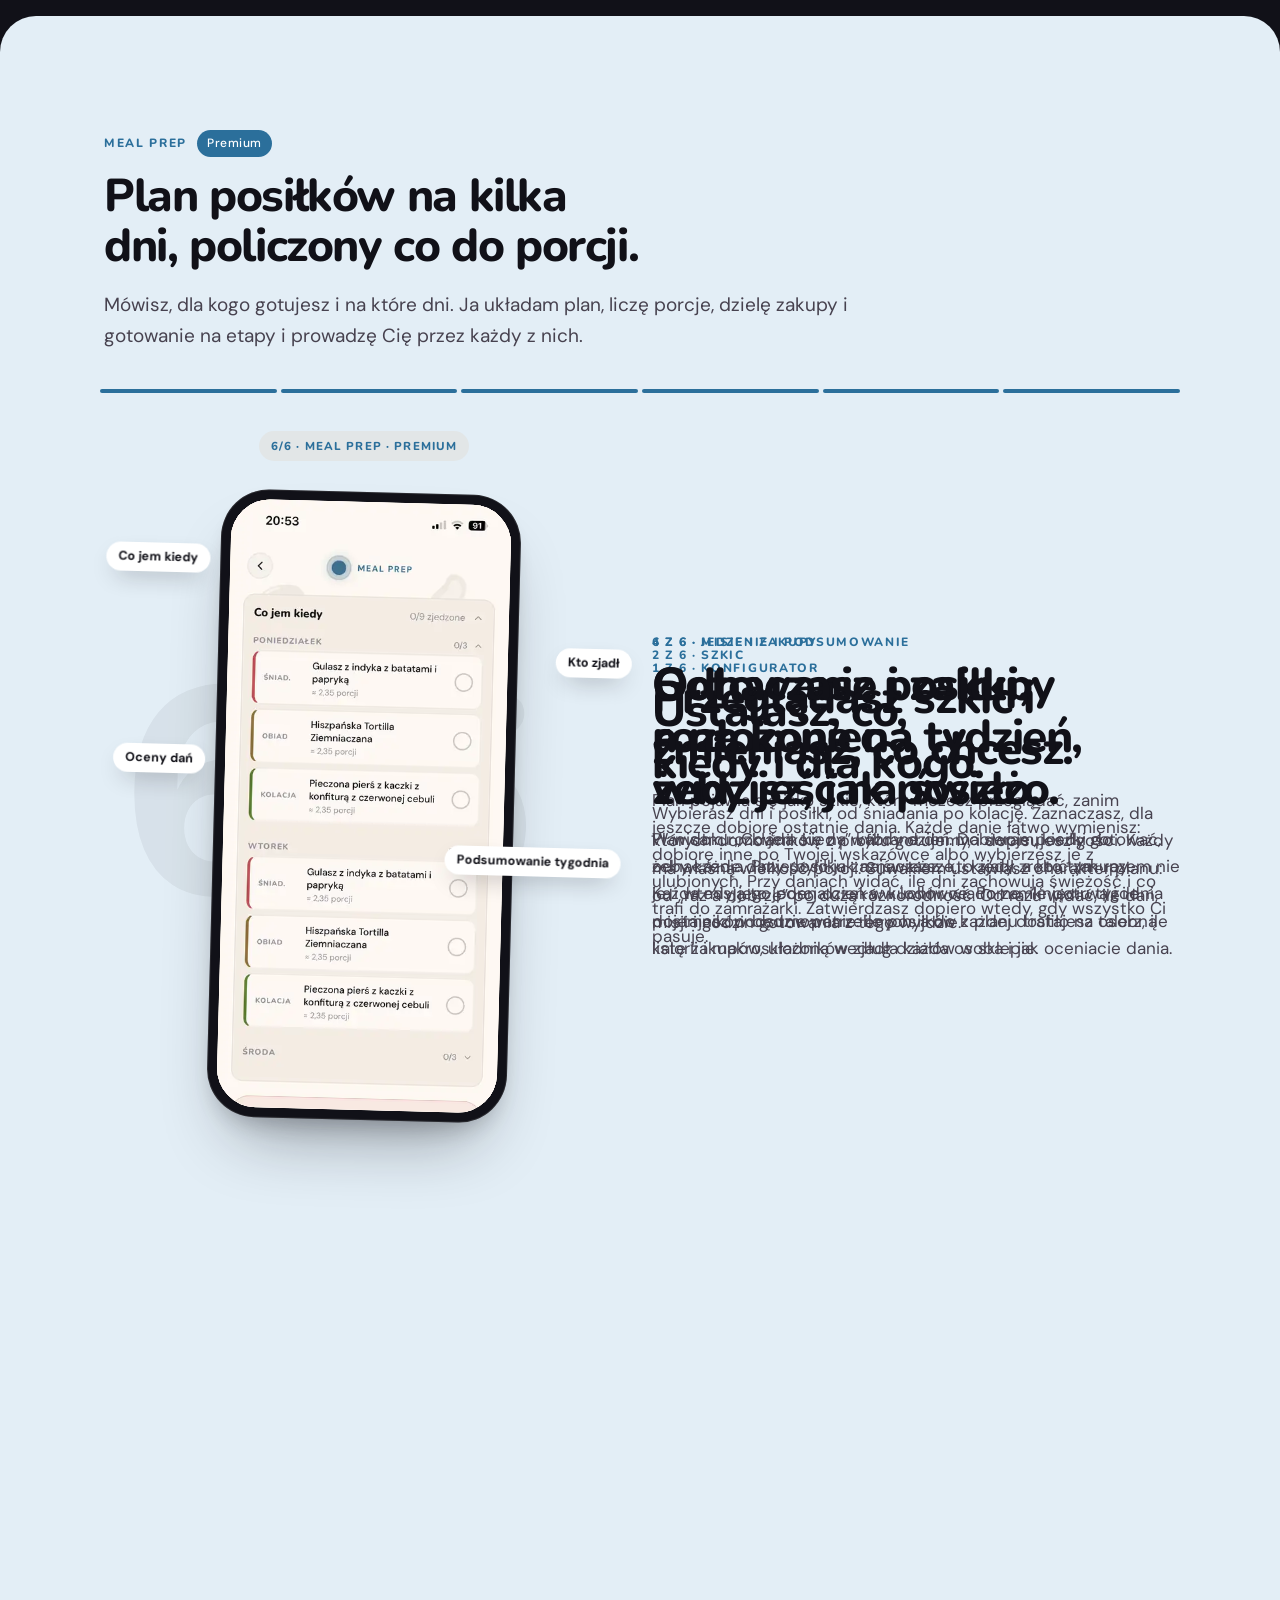
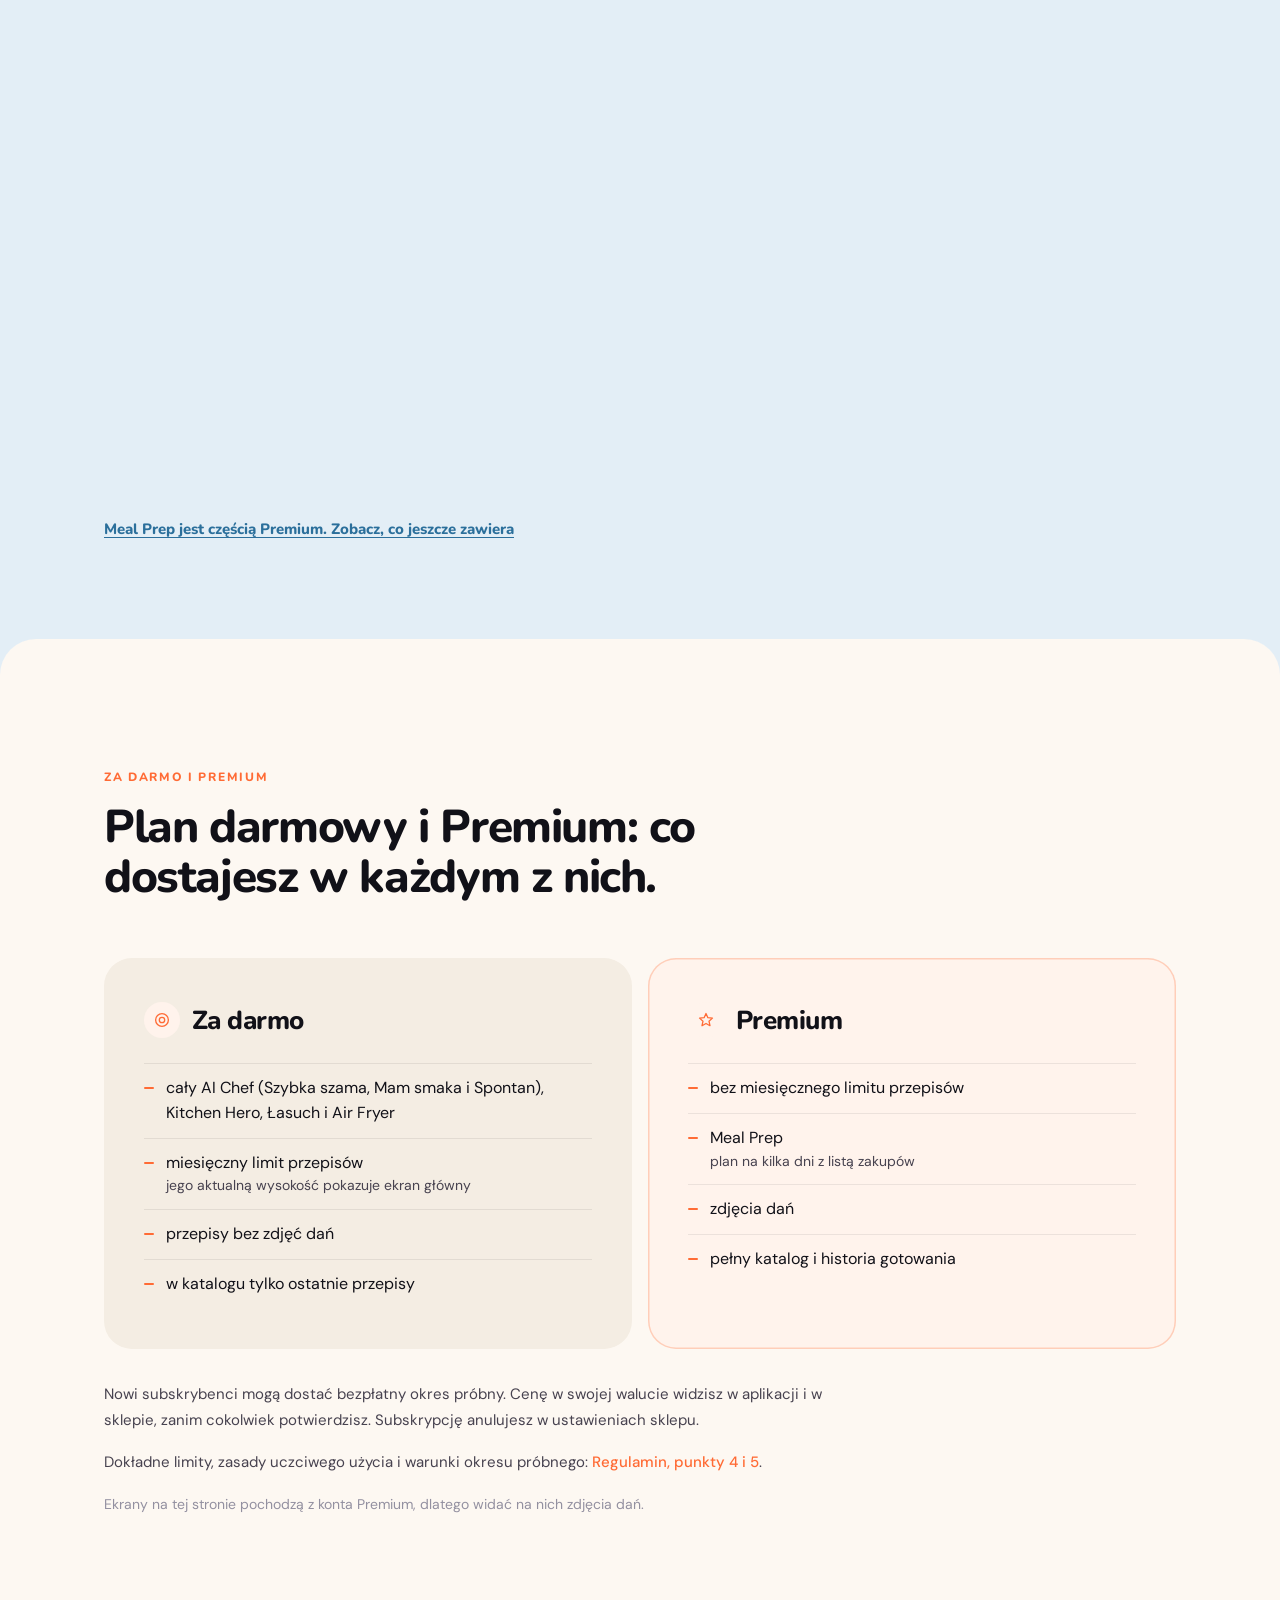
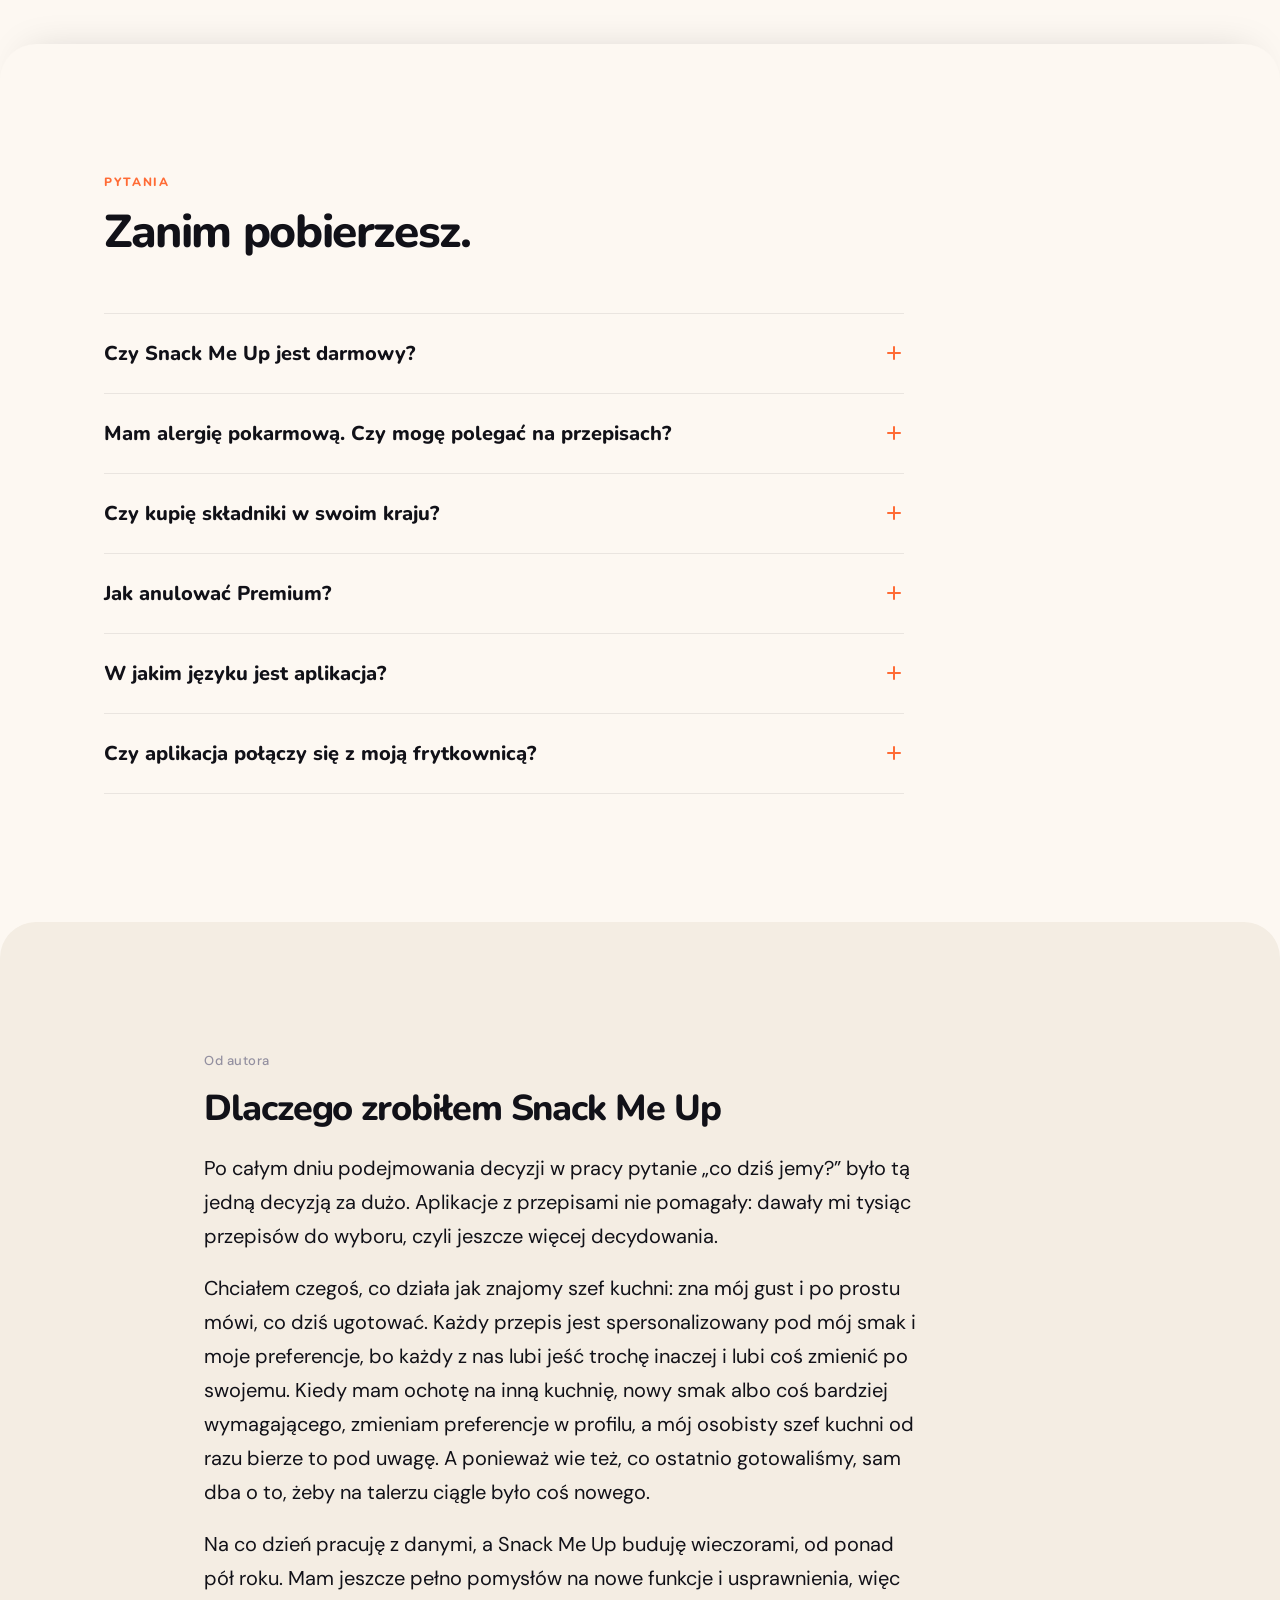
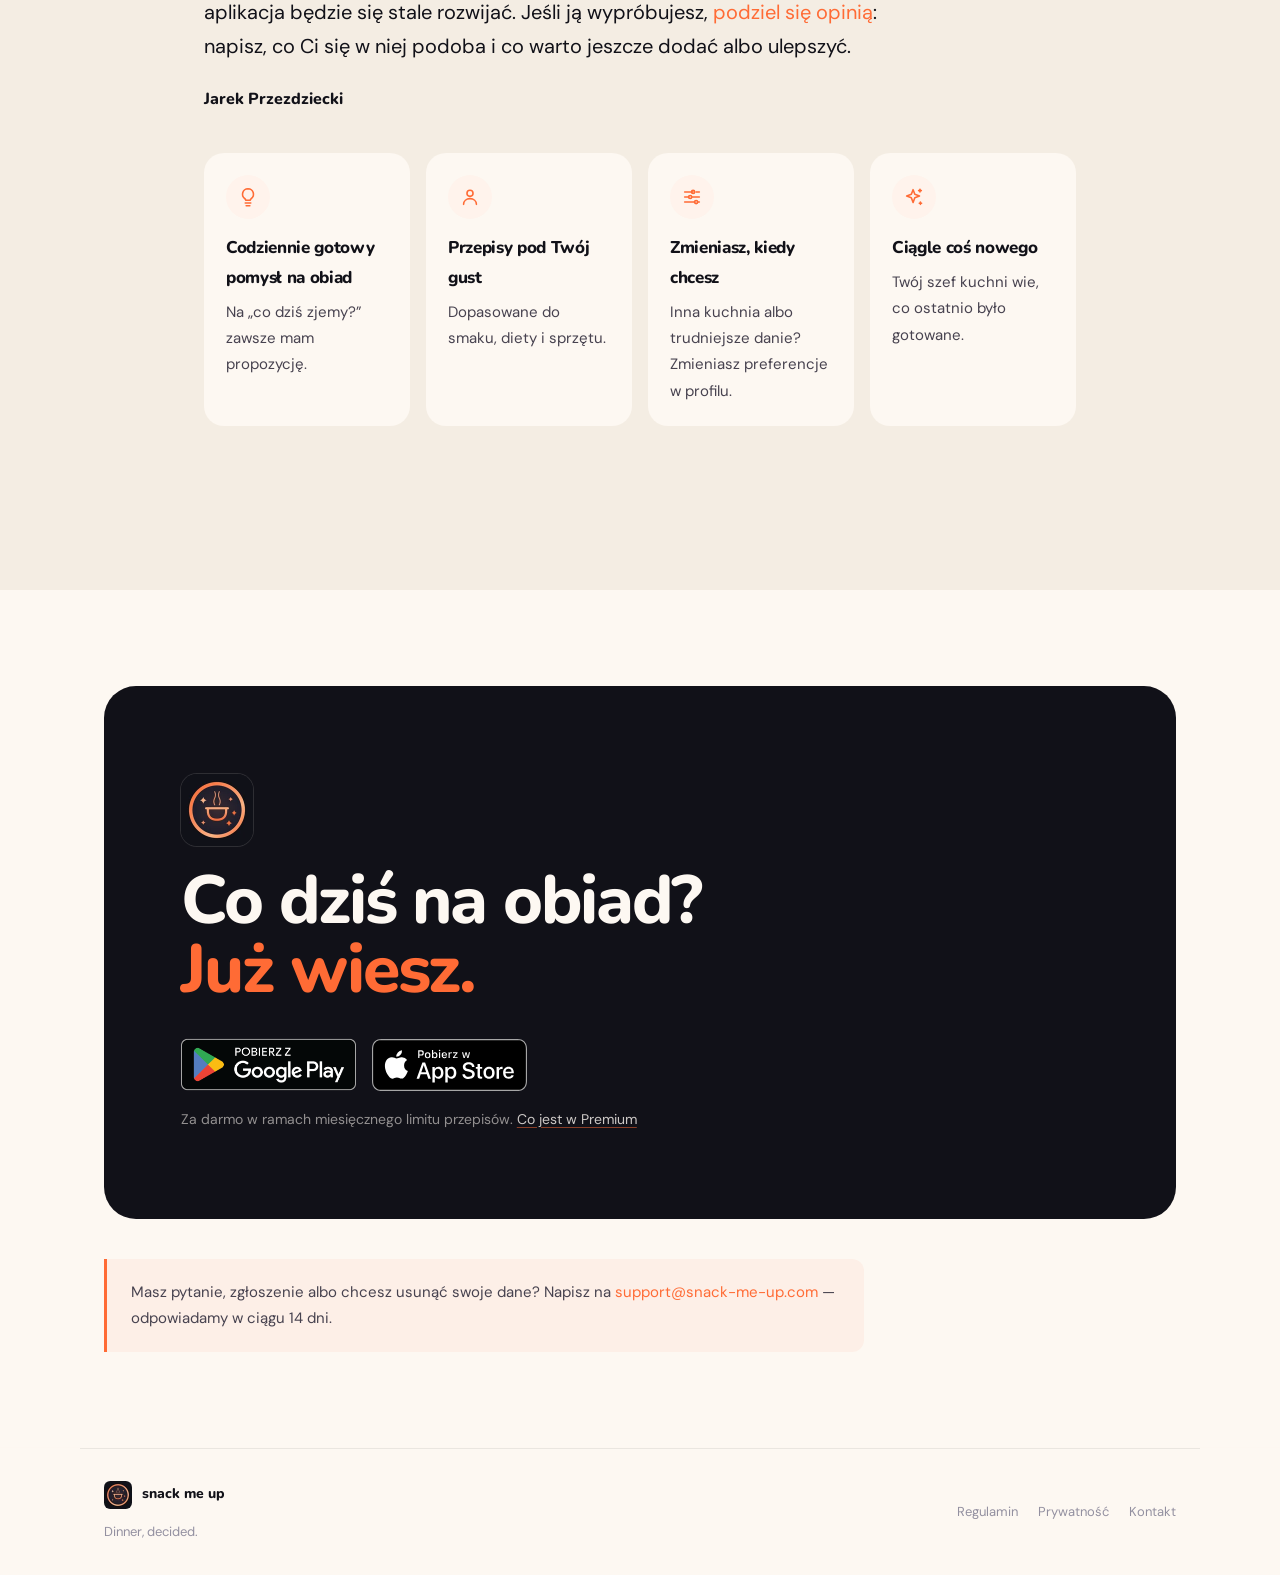
==== commit 4af09330: "landing: linki kampanii w przyciskach sklepow (PL+EN) — etykieta kanalu z adresu (?c=grupy) trafia d" ====
--- a/index.html
+++ b/index.html
@@ -59,8 +59,8 @@
     <h1><span class="w" style="--d:0">Co</span> <span class="w" style="--d:1">dziś</span> <em class="w" style="--d:2">zjemy?</em></h1>
     <p class="pitch">Lubisz gotować, ale po całym dniu nie masz już głowy do wymyślania. Od tego jestem ja, Twój osobisty szef kuchni w telefonie.</p>
     <div class="stores">
-        <a class="store-badge" href="https://play.google.com/store/apps/details?id=com.jarekpe.snackmeup"><img src="/assets/badges/google-play-pl.png" width="646" height="250" alt="Pobierz z Google Play"></a>
-        <a class="store-badge" href="https://apps.apple.com/pl/app/snack-me-up/id6760691383"><img src="/assets/badges/app-store-pl.svg" height="52" alt="Pobierz w App Store"></a>
+        <a class="store-badge" href="https://play.google.com/store/apps/details?id=com.jarekpe.snackmeup&amp;referrer=utm_source%3Dstrona%26utm_campaign%3Dstrona"><img src="/assets/badges/google-play-pl.png" width="646" height="250" alt="Pobierz z Google Play"></a>
+        <a class="store-badge" href="https://apps.apple.com/app/apple-store/id6760691383?pt=128610697&amp;ct=strona&amp;mt=8"><img src="/assets/badges/app-store-pl.svg" height="52" alt="Pobierz w App Store"></a>
       </div>
     <p class="stores-note">Za darmo w ramach miesięcznego limitu przepisów. <a href="#offer">Co jest w Premium</a></p>
   </div>
@@ -244,8 +244,8 @@
   <p class="swipe" aria-hidden="true">Przesuń palcem →</p>
   <div class="crew-foot">
     <div class="stores">
-      <a class="store-badge" href="https://play.google.com/store/apps/details?id=com.jarekpe.snackmeup"><img src="/assets/badges/google-play-pl.png" width="646" height="250" loading="lazy" alt="Pobierz z Google Play"></a>
-      <a class="store-badge" href="https://apps.apple.com/pl/app/snack-me-up/id6760691383"><img src="/assets/badges/app-store-pl.svg" height="52" loading="lazy" alt="Pobierz w App Store"></a>
+      <a class="store-badge" href="https://play.google.com/store/apps/details?id=com.jarekpe.snackmeup&amp;referrer=utm_source%3Dstrona%26utm_campaign%3Dstrona"><img src="/assets/badges/google-play-pl.png" width="646" height="250" loading="lazy" alt="Pobierz z Google Play"></a>
+      <a class="store-badge" href="https://apps.apple.com/app/apple-store/id6760691383?pt=128610697&amp;ct=strona&amp;mt=8"><img src="/assets/badges/app-store-pl.svg" height="52" loading="lazy" alt="Pobierz w App Store"></a>
     </div>
     <p class="stores-note">AI Chef, Kitchen Hero, Łasuch i Air Fryer działają za darmo w ramach miesięcznego limitu przepisów. Meal Prep jest w Premium. <a href="#offer">Szczegóły niżej</a></p>
   </div>
@@ -456,8 +456,8 @@
       <img class="get-icon" src="/assets/app-icon-144.webp" width="72" height="72" loading="lazy" alt="Ikona aplikacji Snack Me Up">
       <h2>Co dziś na obiad? <span>Już wiesz.</span></h2>
       <div class="stores">
-        <a class="store-badge" href="https://play.google.com/store/apps/details?id=com.jarekpe.snackmeup"><img src="/assets/badges/google-play-pl.png" width="646" height="250" alt="Pobierz z Google Play"></a>
-        <a class="store-badge" href="https://apps.apple.com/pl/app/snack-me-up/id6760691383"><img src="/assets/badges/app-store-pl.svg" height="52" loading="lazy" alt="Pobierz w App Store"></a>
+        <a class="store-badge" href="https://play.google.com/store/apps/details?id=com.jarekpe.snackmeup&amp;referrer=utm_source%3Dstrona%26utm_campaign%3Dstrona"><img src="/assets/badges/google-play-pl.png" width="646" height="250" alt="Pobierz z Google Play"></a>
+        <a class="store-badge" href="https://apps.apple.com/app/apple-store/id6760691383?pt=128610697&amp;ct=strona&amp;mt=8"><img src="/assets/badges/app-store-pl.svg" height="52" loading="lazy" alt="Pobierz w App Store"></a>
       </div>
       <p class="stores-note">Za darmo w ramach miesięcznego limitu przepisów. <a href="#offer">Co jest w Premium</a></p>
     </div>
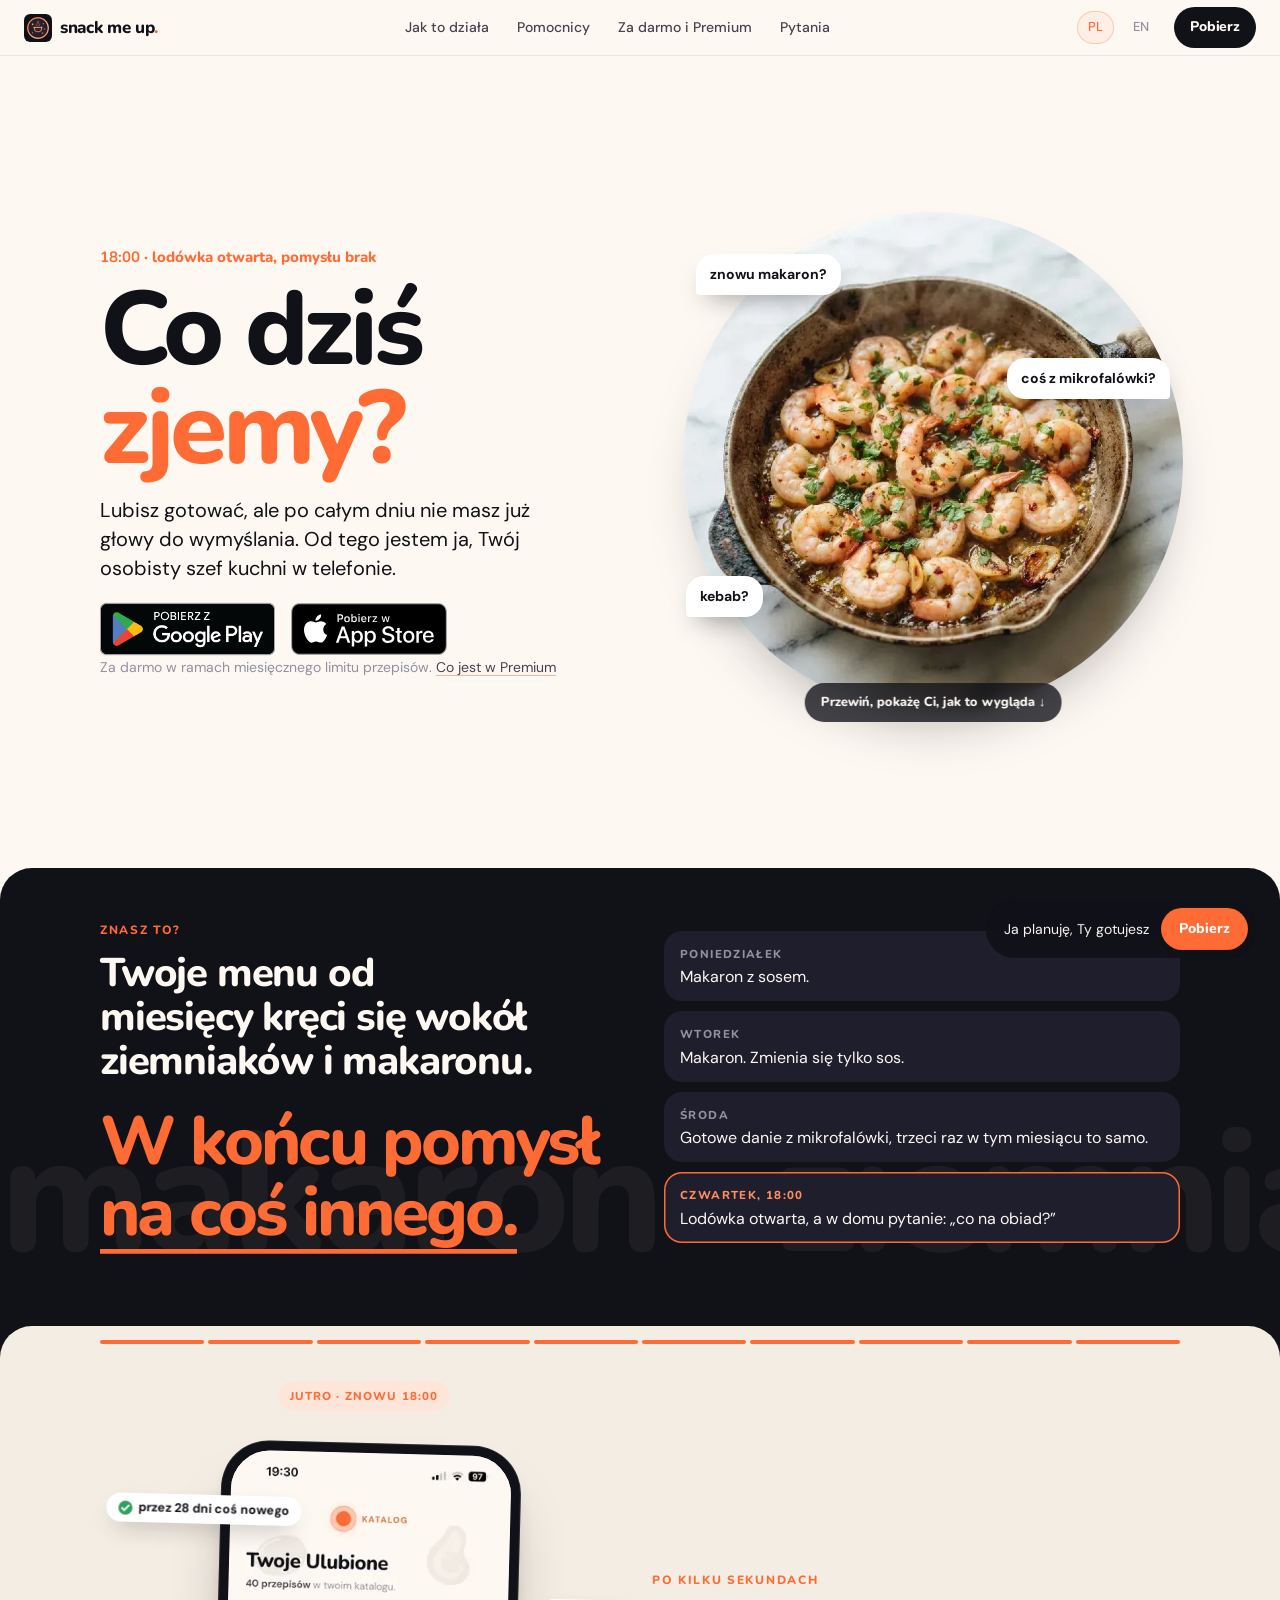
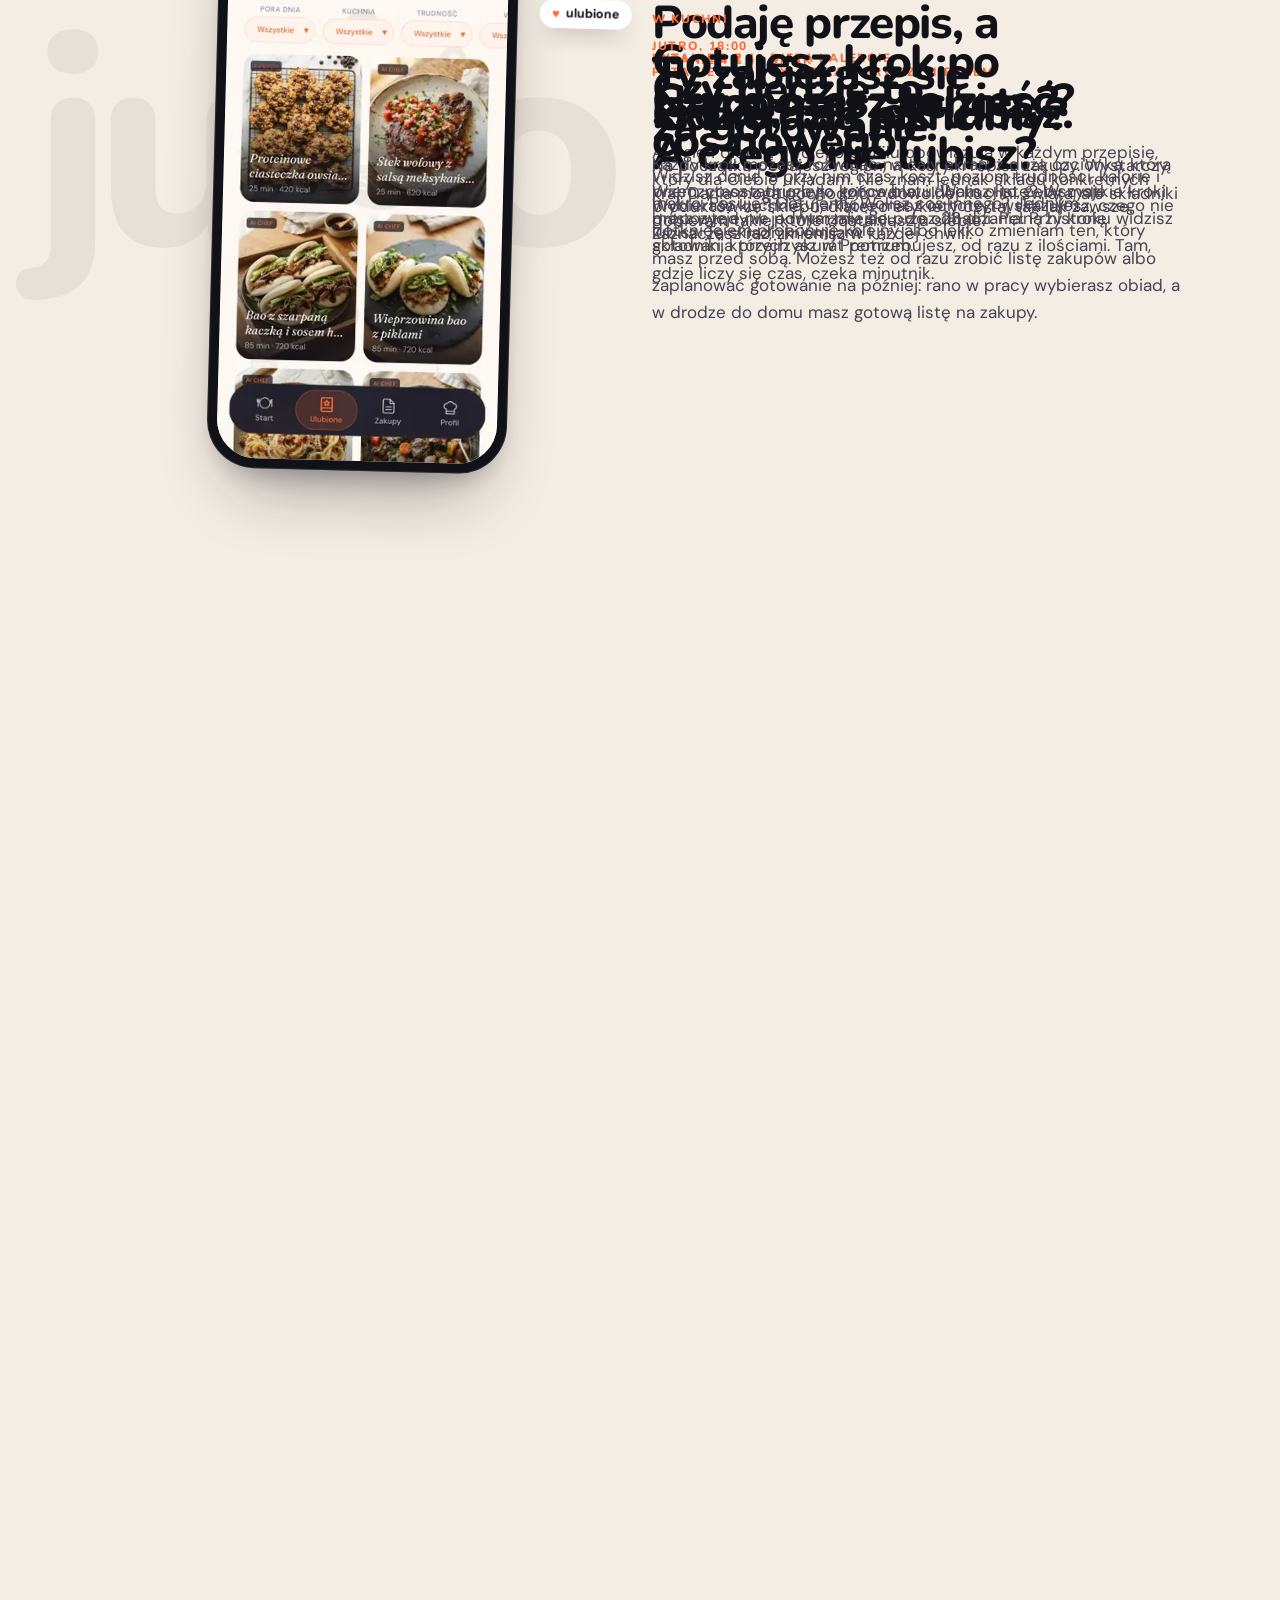
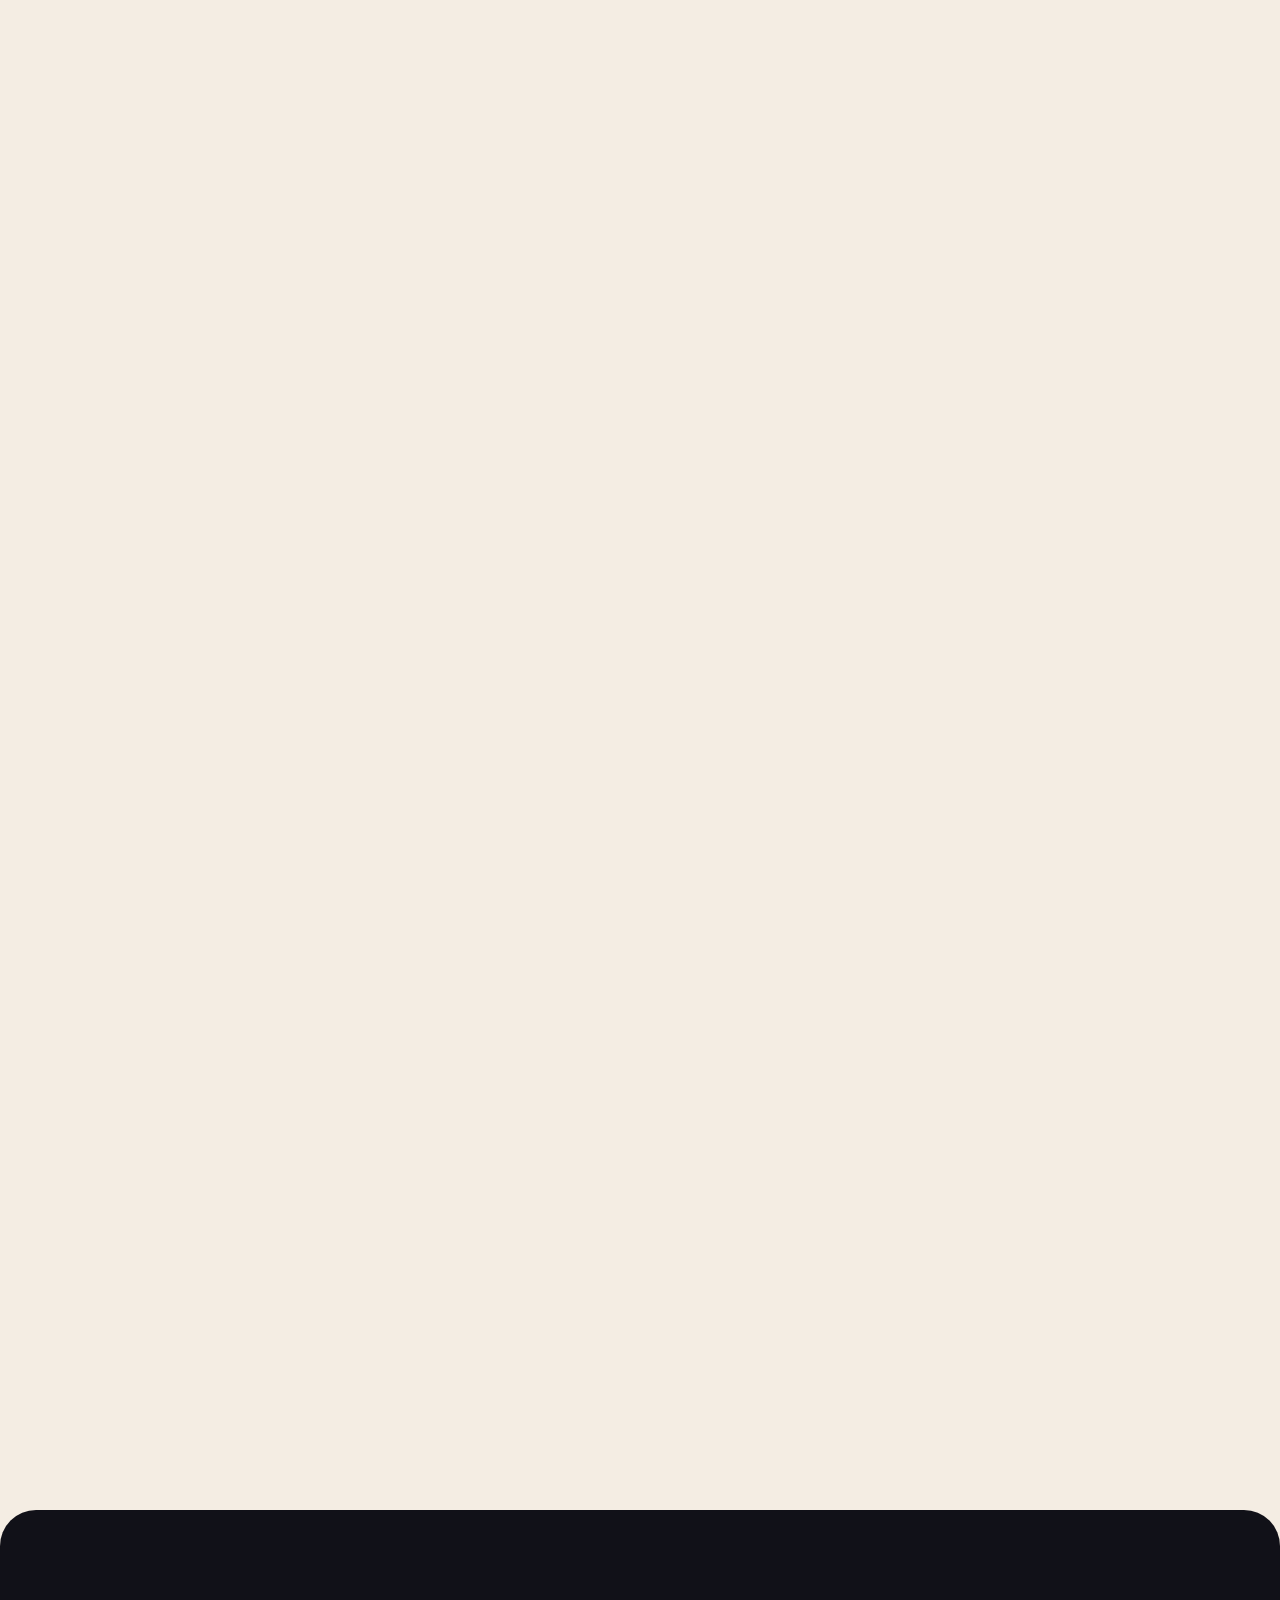
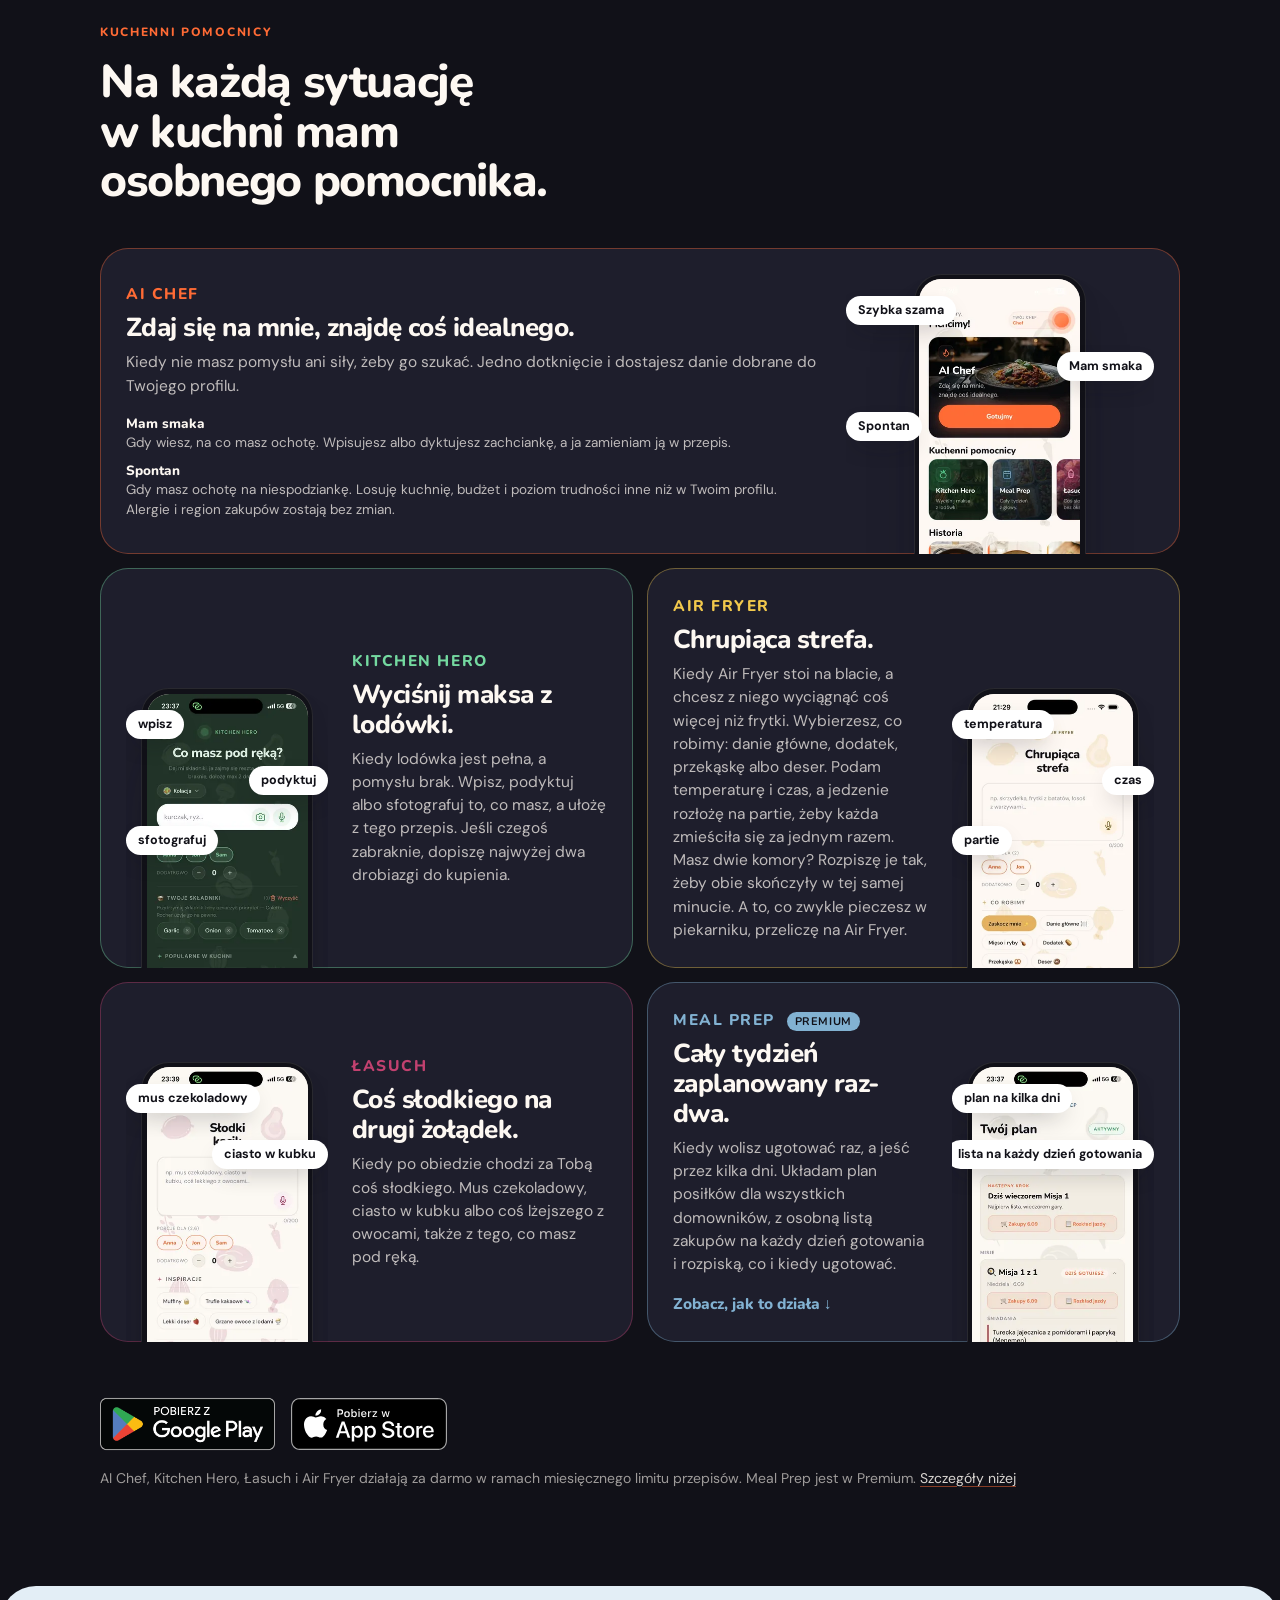
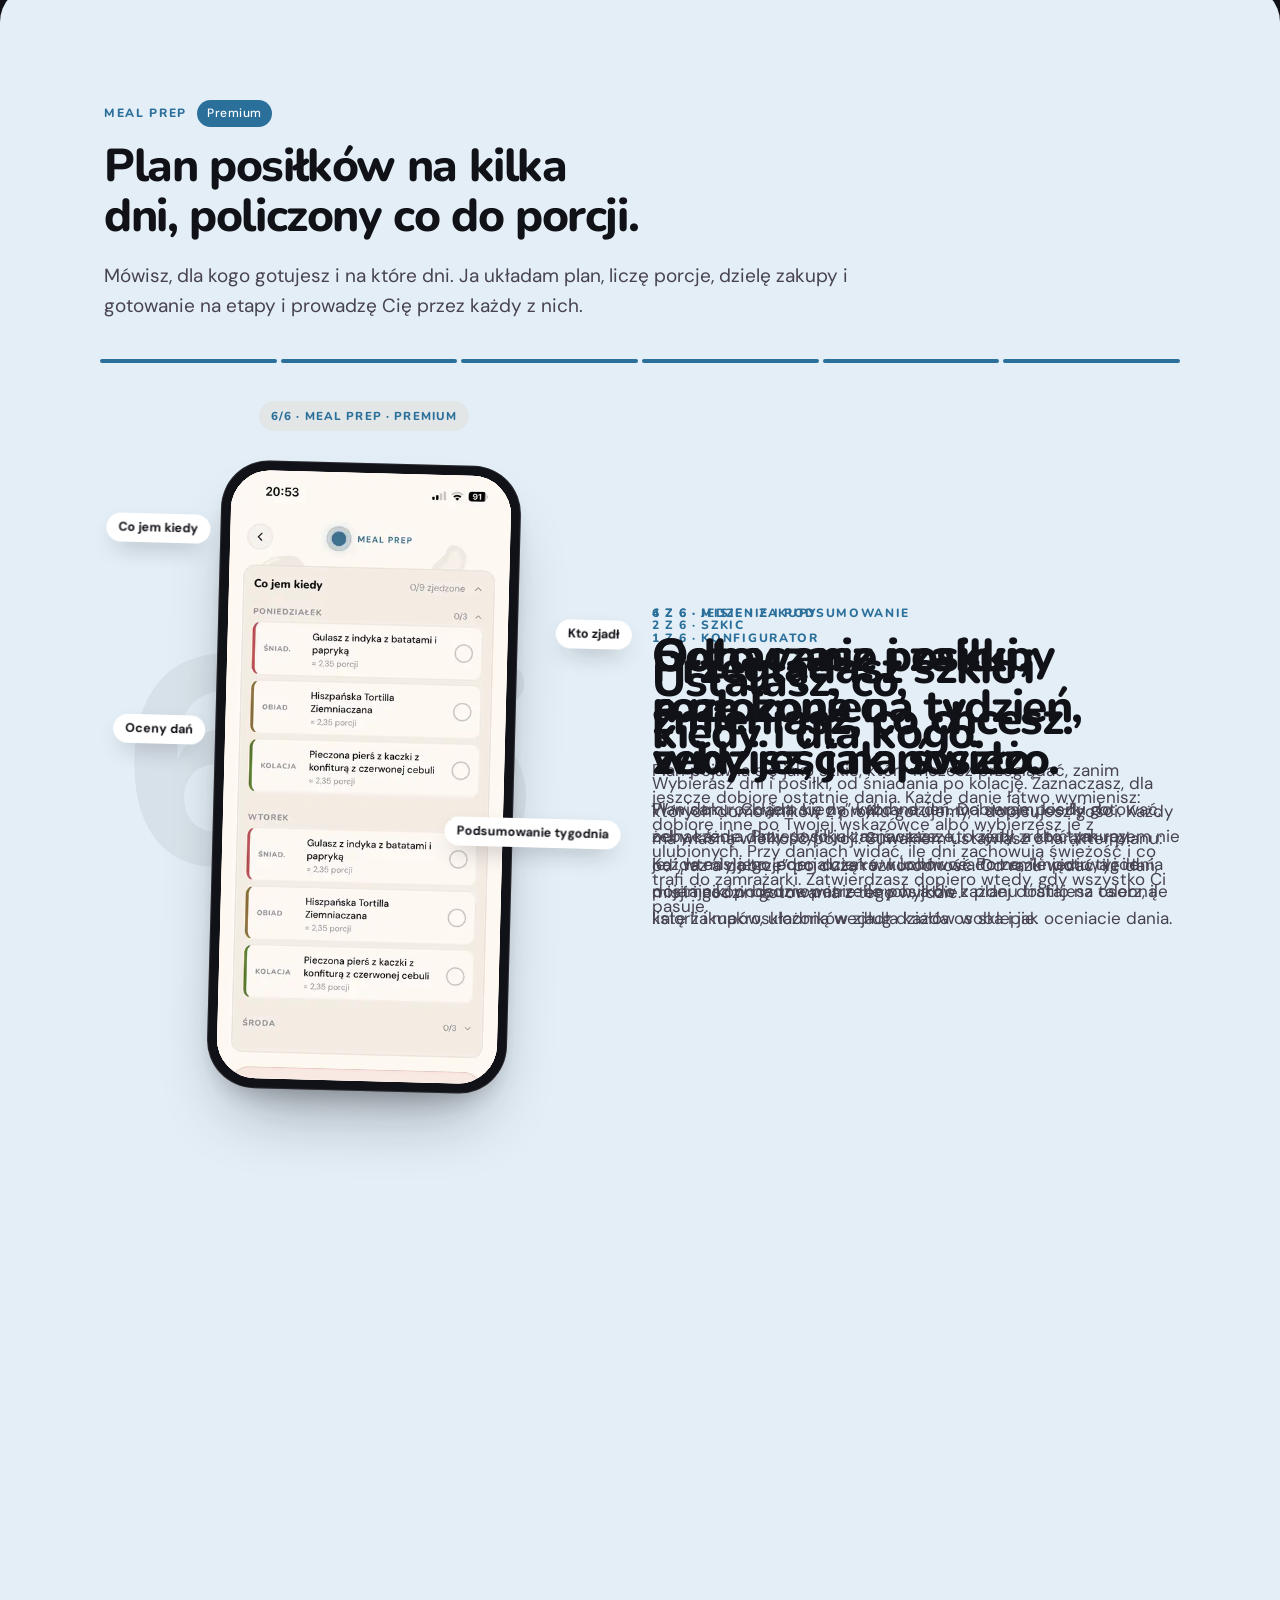
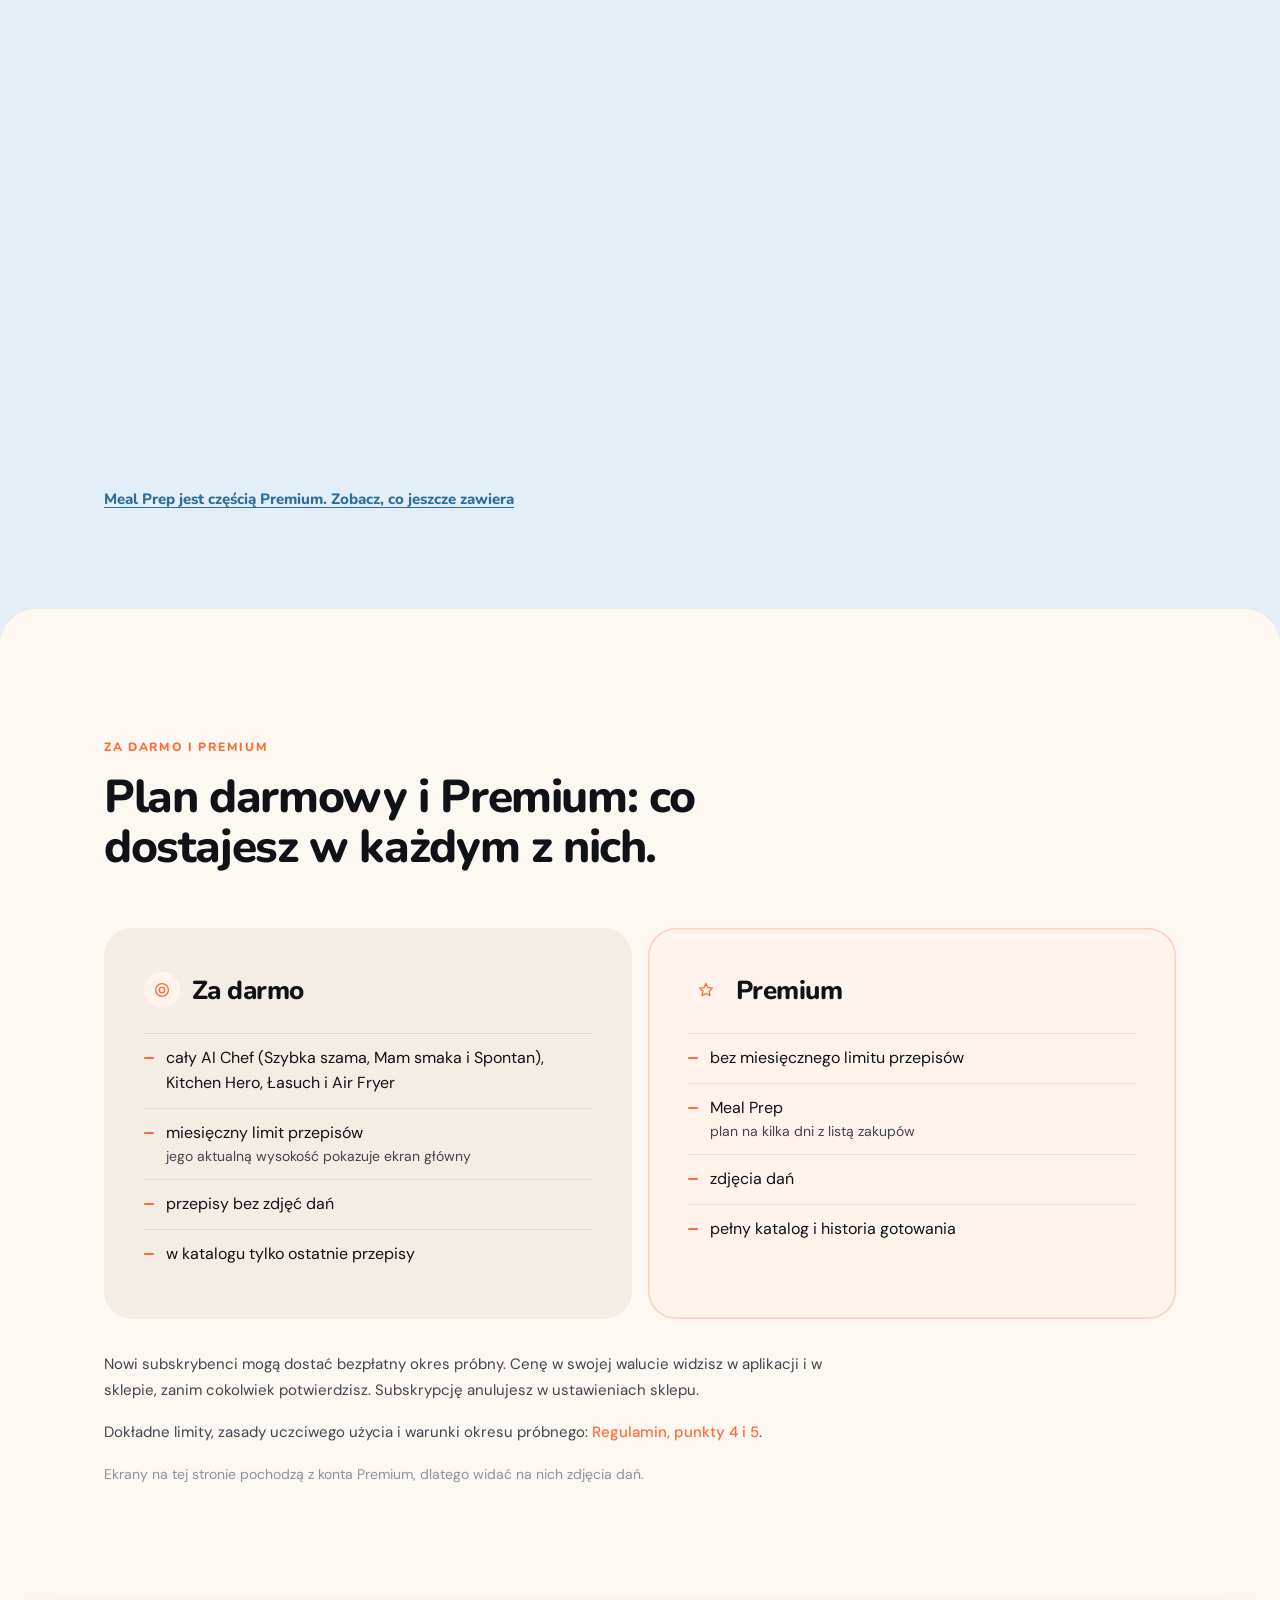
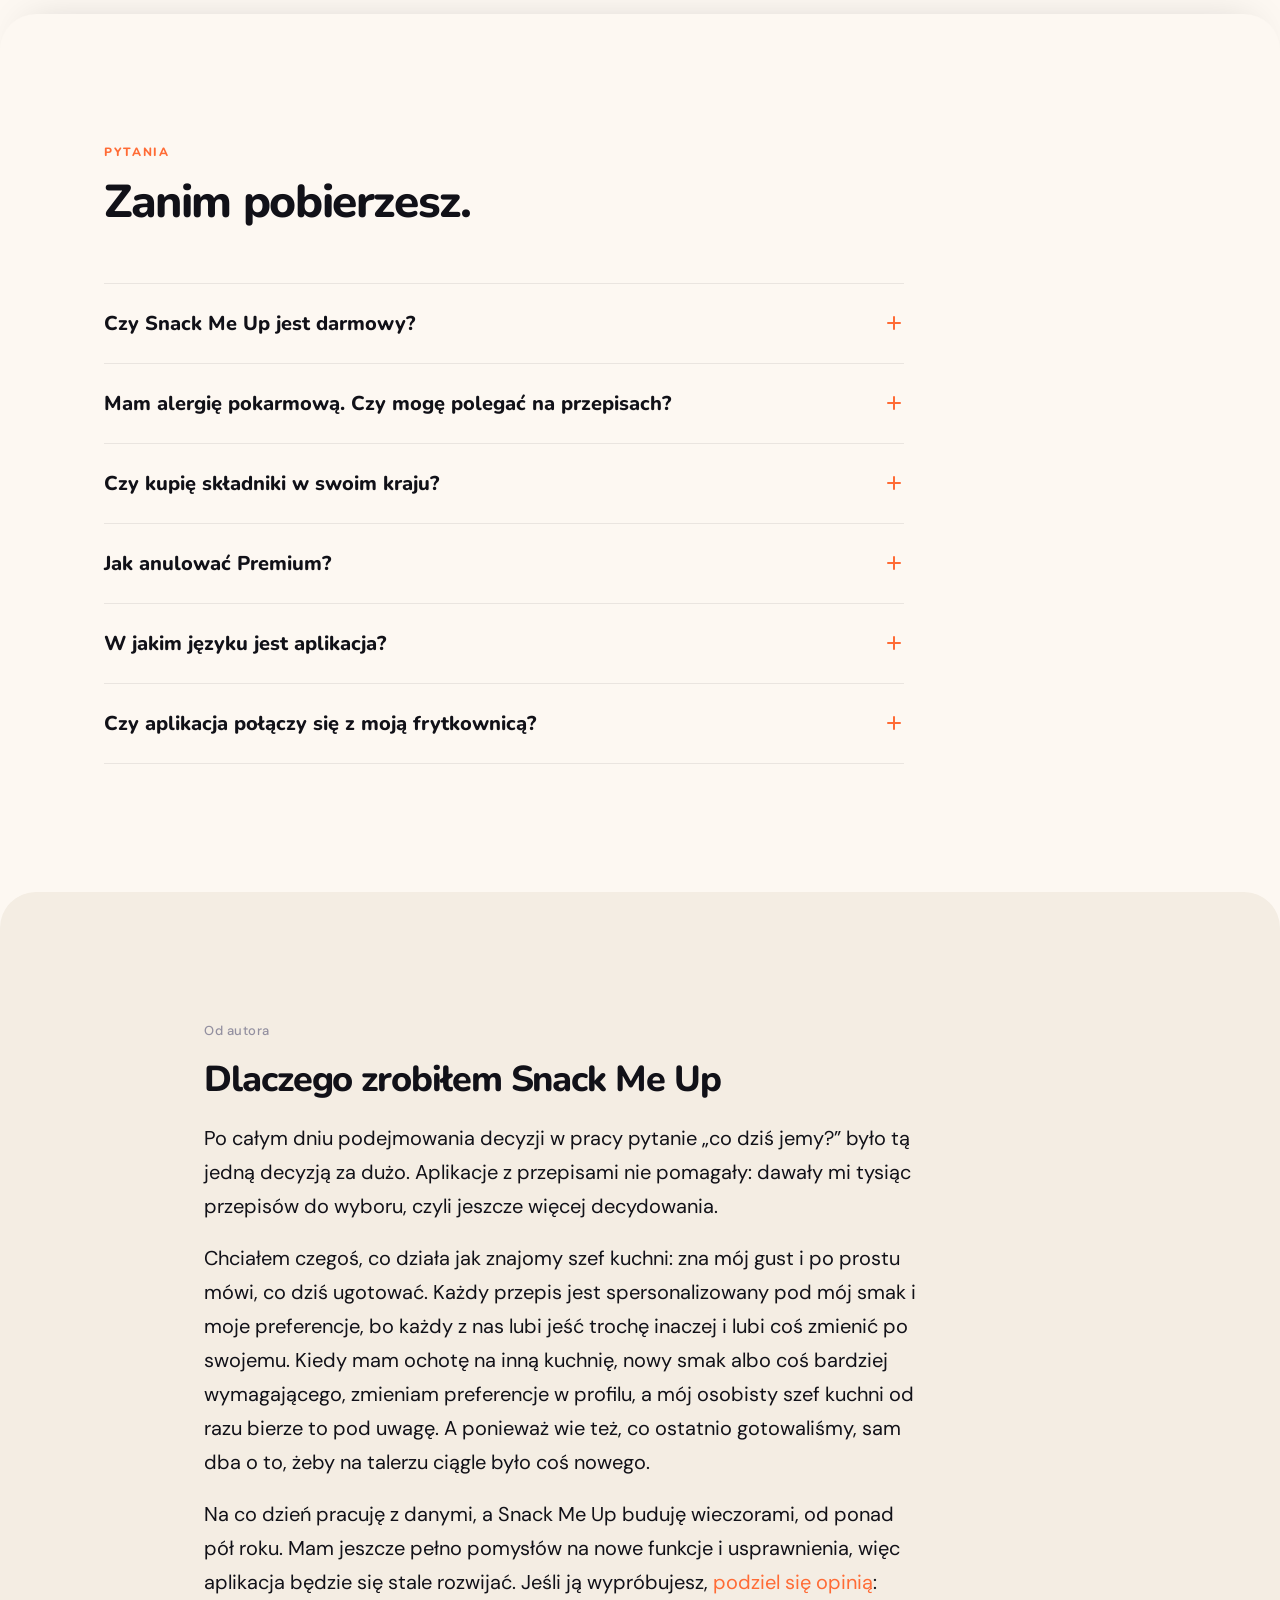
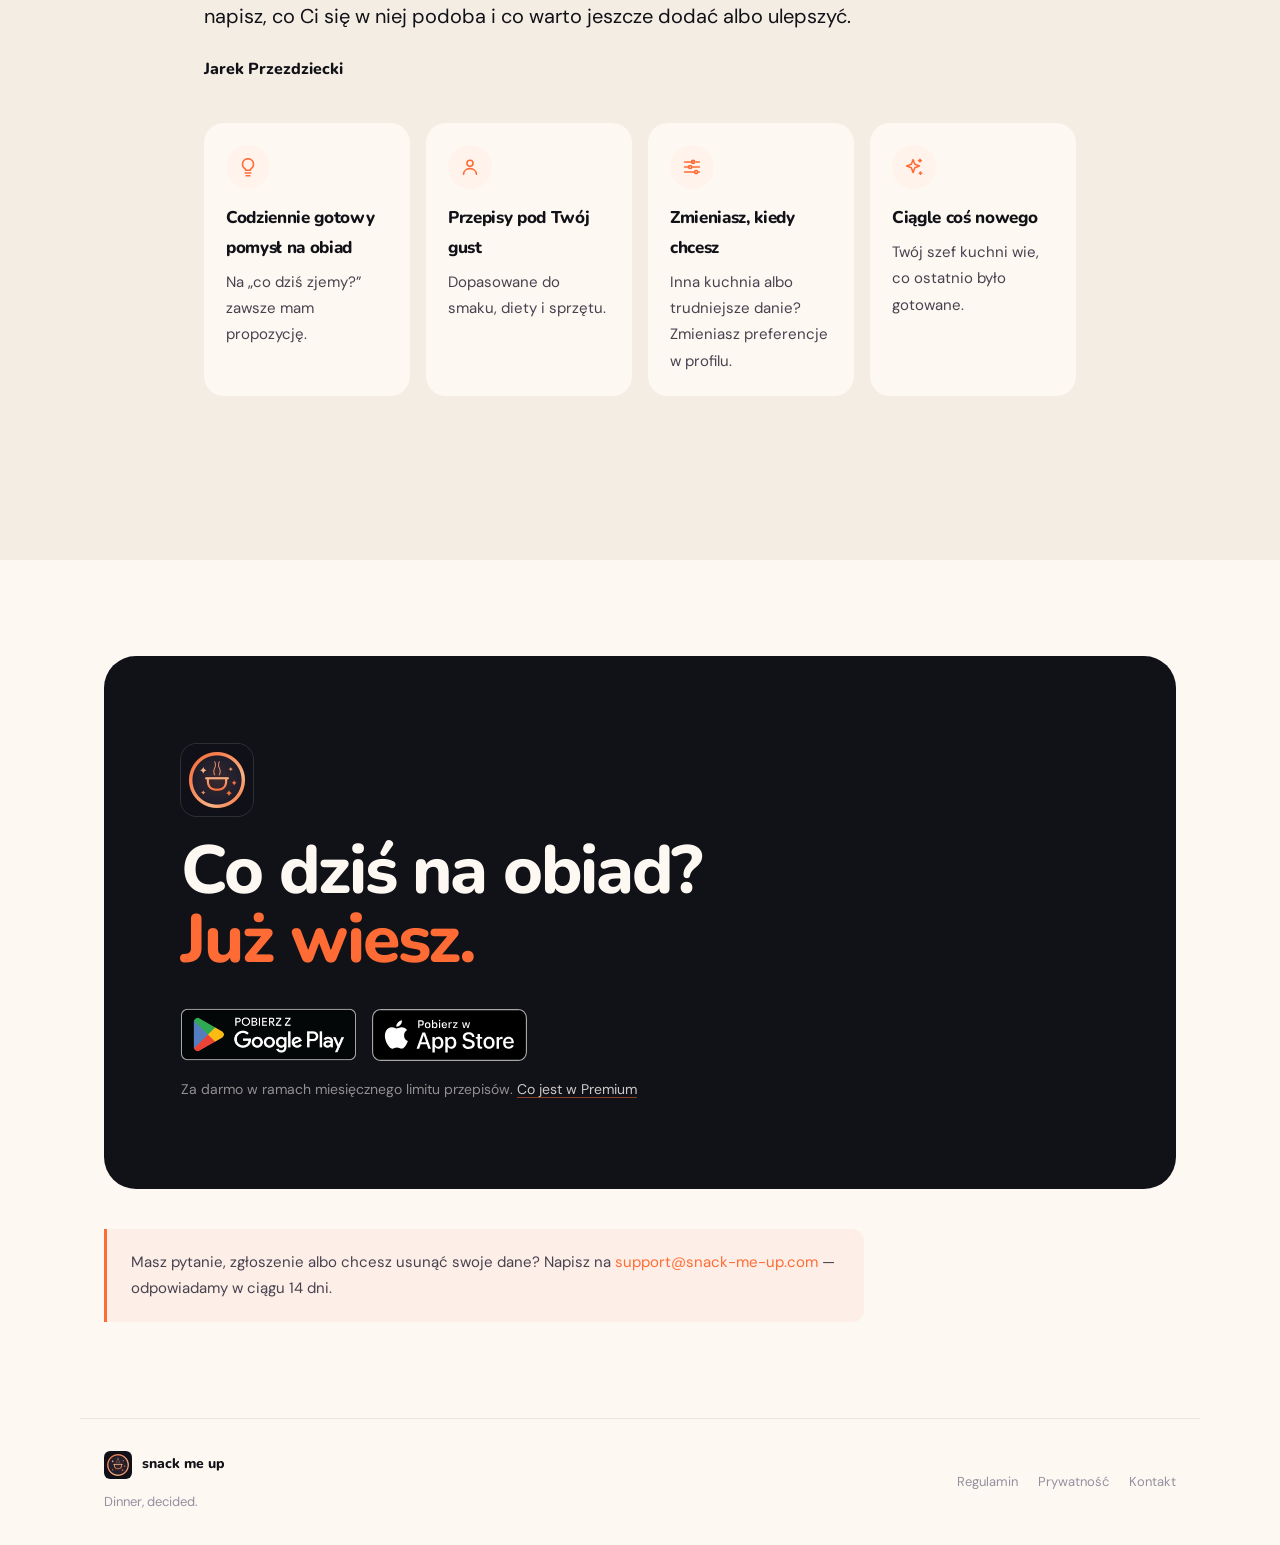
==== commit 10d77cc0: "landing PL: 'kosz' znika z Air Fryera — obietnica 'Chrupiaca strefa.', opis bez 'kosza', zrzuty Lasu" ====
--- a/index.html
+++ b/index.html
@@ -228,7 +228,7 @@
         <div class="win"><div class="dev"><div class="scr"><img src="/assets/screens/04-kitchenhero-pl-320.webp" srcset="/assets/screens/04-kitchenhero-pl-320.webp 320w, /assets/screens/04-kitchenhero-pl-480.webp 480w" sizes="172px" width="360" height="780" loading="lazy" decoding="async" alt="Ekran trybu Kitchen Hero: pole na składniki z przyciskiem aparatu i mikrofonu"></div></div><ul class="bits" aria-hidden="true"><li class="chip" style="--i:0">wpisz</li><li class="chip" style="--i:1">podyktuj</li><li class="chip" style="--i:2">sfotografuj</li></ul></div>
       </article>
       <article class="mate" style="--mc: var(--m-fryer)">
-        <div class="mate-copy"><p class="who">Air Fryer</p><h3>Chrupiące, prosto z kosza.</h3><p>Kiedy air fryer stoi na blacie, a chcesz z niego wyciągnąć coś więcej niż frytki. Wybierzesz, co robimy: danie główne, dodatek, przekąskę albo deser. Podam temperaturę i czas, a jedzenie rozłożę na tyle partii, ile zmieści Twój kosz. Masz dwie komory? Rozpiszę je tak, żeby obie skończyły w tej samej minucie. A to, co zwykle pieczesz w piekarniku, przeliczę na air fryer.</p></div>
+        <div class="mate-copy"><p class="who">Air Fryer</p><h3>Chrupiąca strefa.</h3><p>Kiedy Air Fryer stoi na blacie, a chcesz z niego wyciągnąć coś więcej niż frytki. Wybierzesz, co robimy: danie główne, dodatek, przekąskę albo deser. Podam temperaturę i czas, a jedzenie rozłożę na partie, żeby każda zmieściła się za jednym razem. Masz dwie komory? Rozpiszę je tak, żeby obie skończyły w tej samej minucie. A to, co zwykle pieczesz w piekarniku, przeliczę na Air Fryer.</p></div>
         <div class="win"><div class="dev"><div class="scr"><img src="/assets/screens/16-airfryer-pl-320.webp" srcset="/assets/screens/16-airfryer-pl-320.webp 320w, /assets/screens/16-airfryer-pl-414.webp 414w" sizes="172px" width="360" height="780" loading="lazy" decoding="async" alt="Ekran trybu Air Fryer: pole na zachciankę, porcje dla domowników i wybór, co robimy"></div></div><ul class="bits" aria-hidden="true"><li class="chip" style="--i:0">temperatura</li><li class="chip" style="--i:1">czas</li><li class="chip" style="--i:2">partie</li></ul></div>
       </article>
       <article class="mate" style="--mc: var(--m-sweet)">
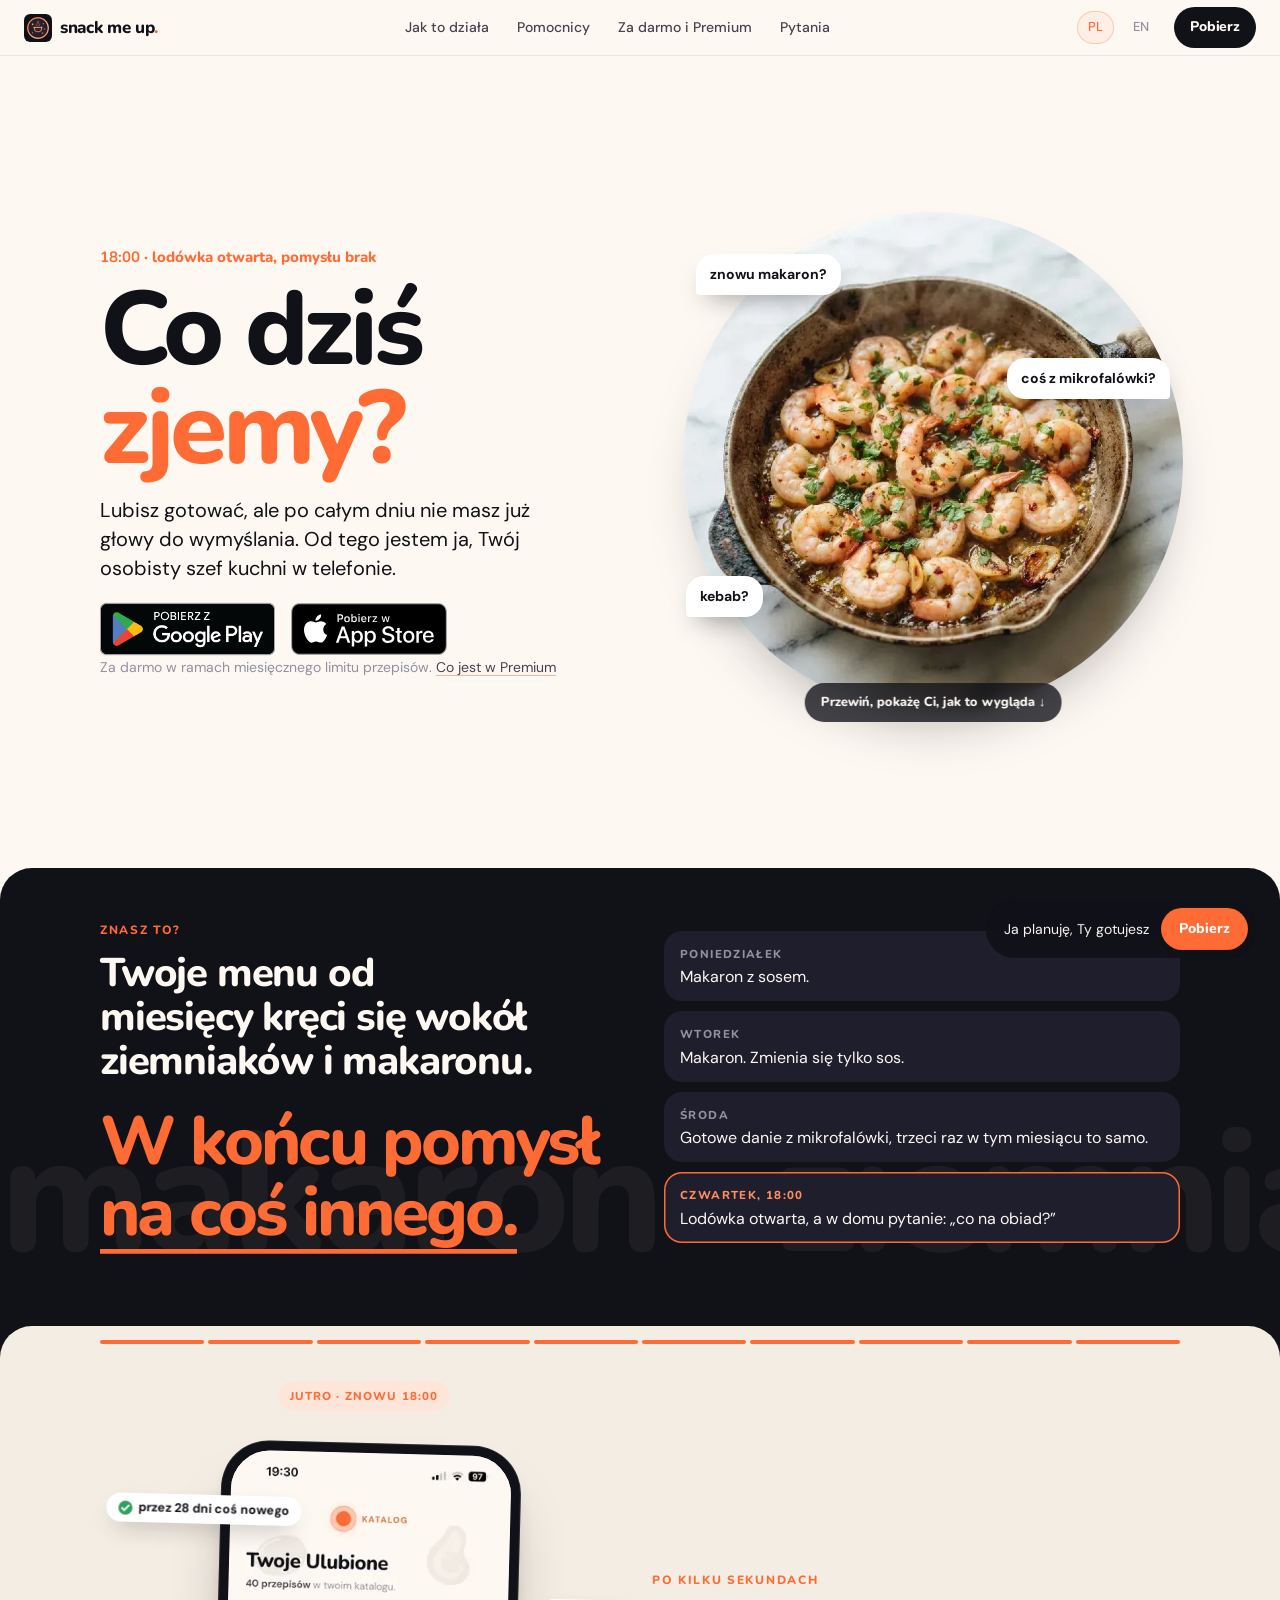
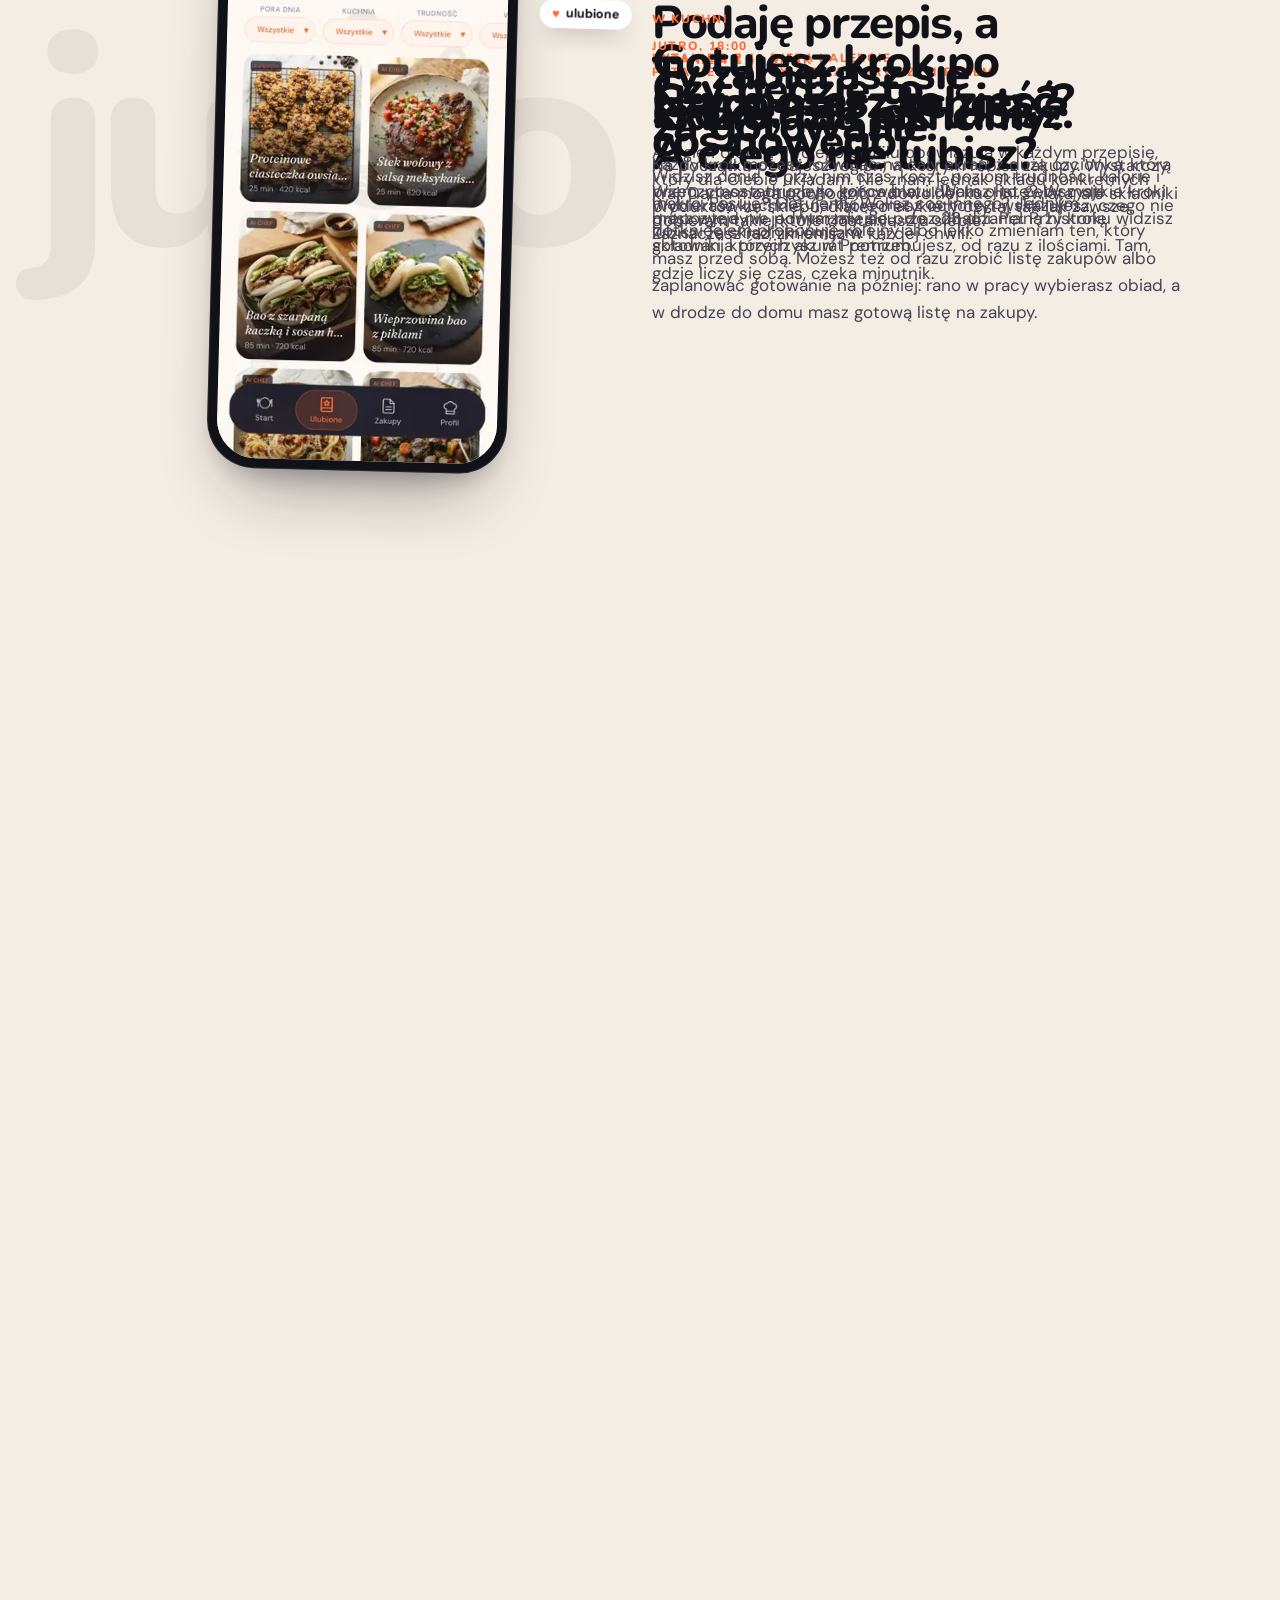
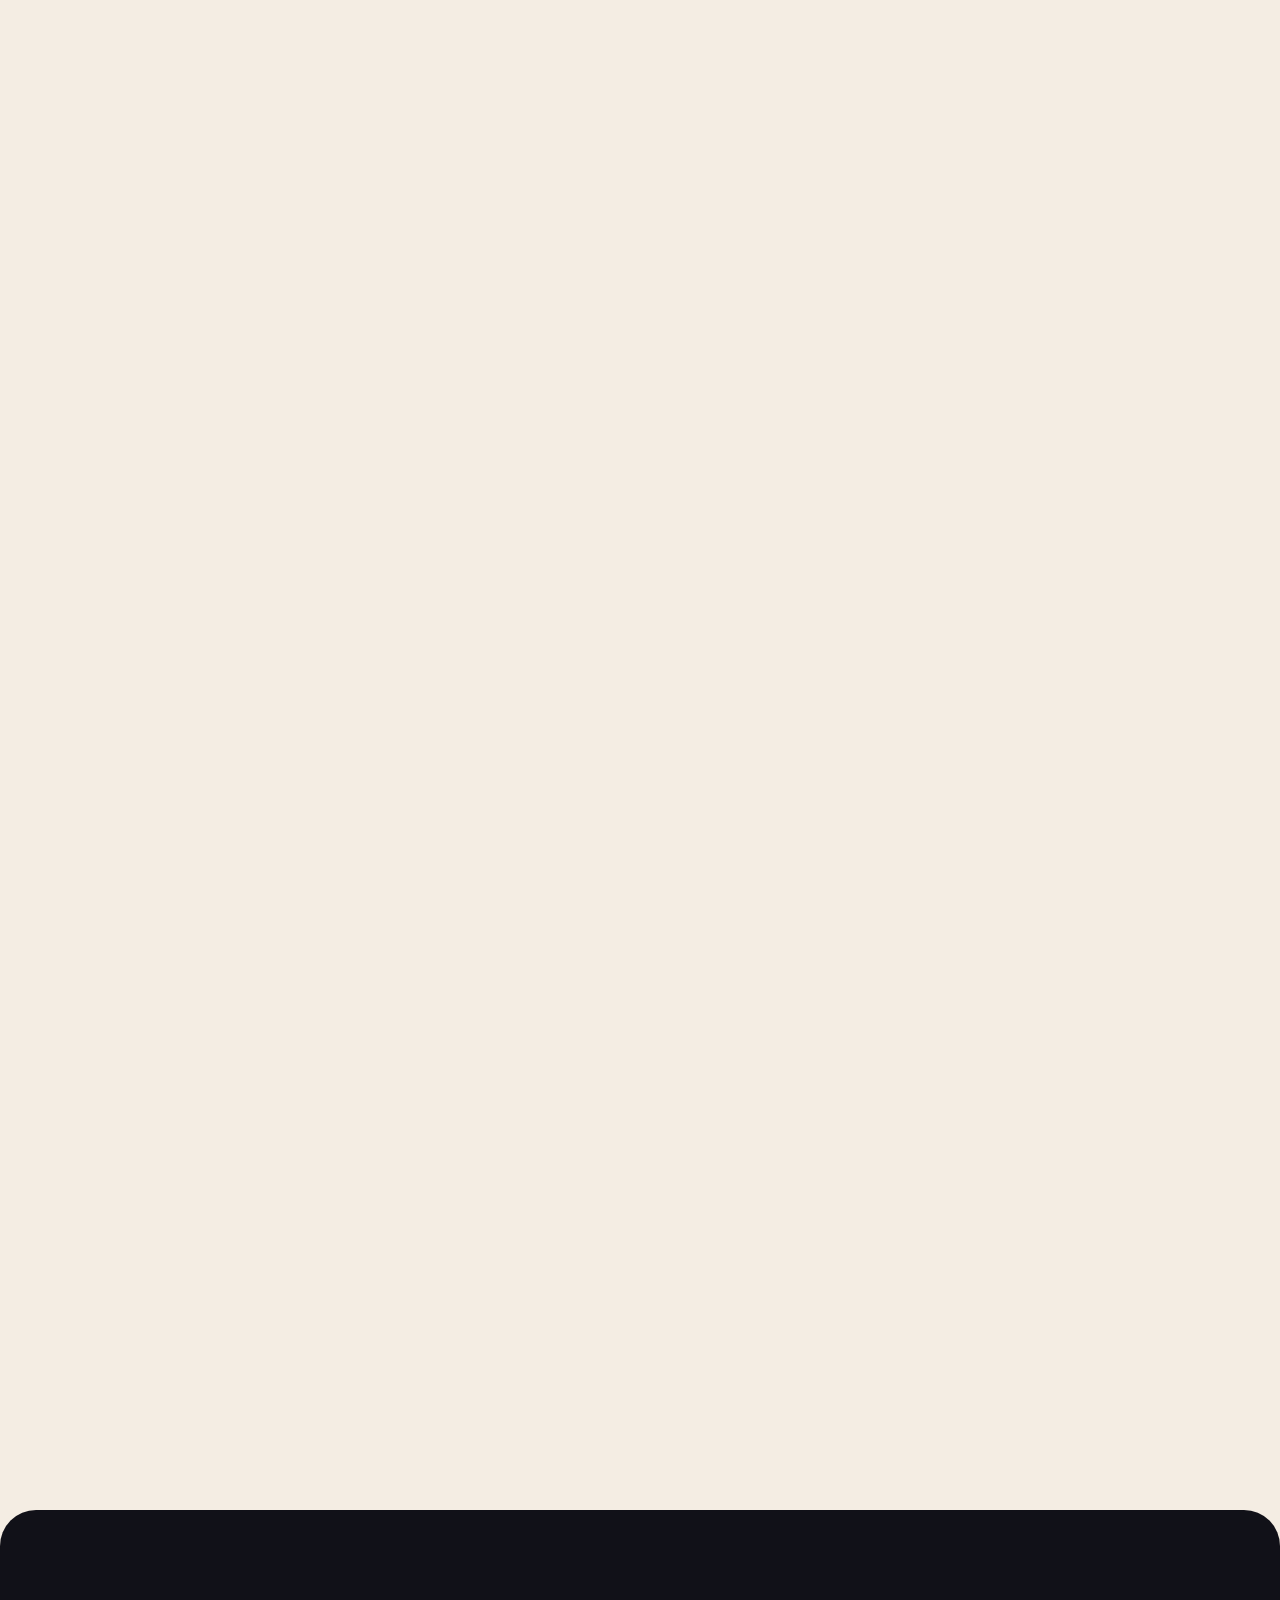
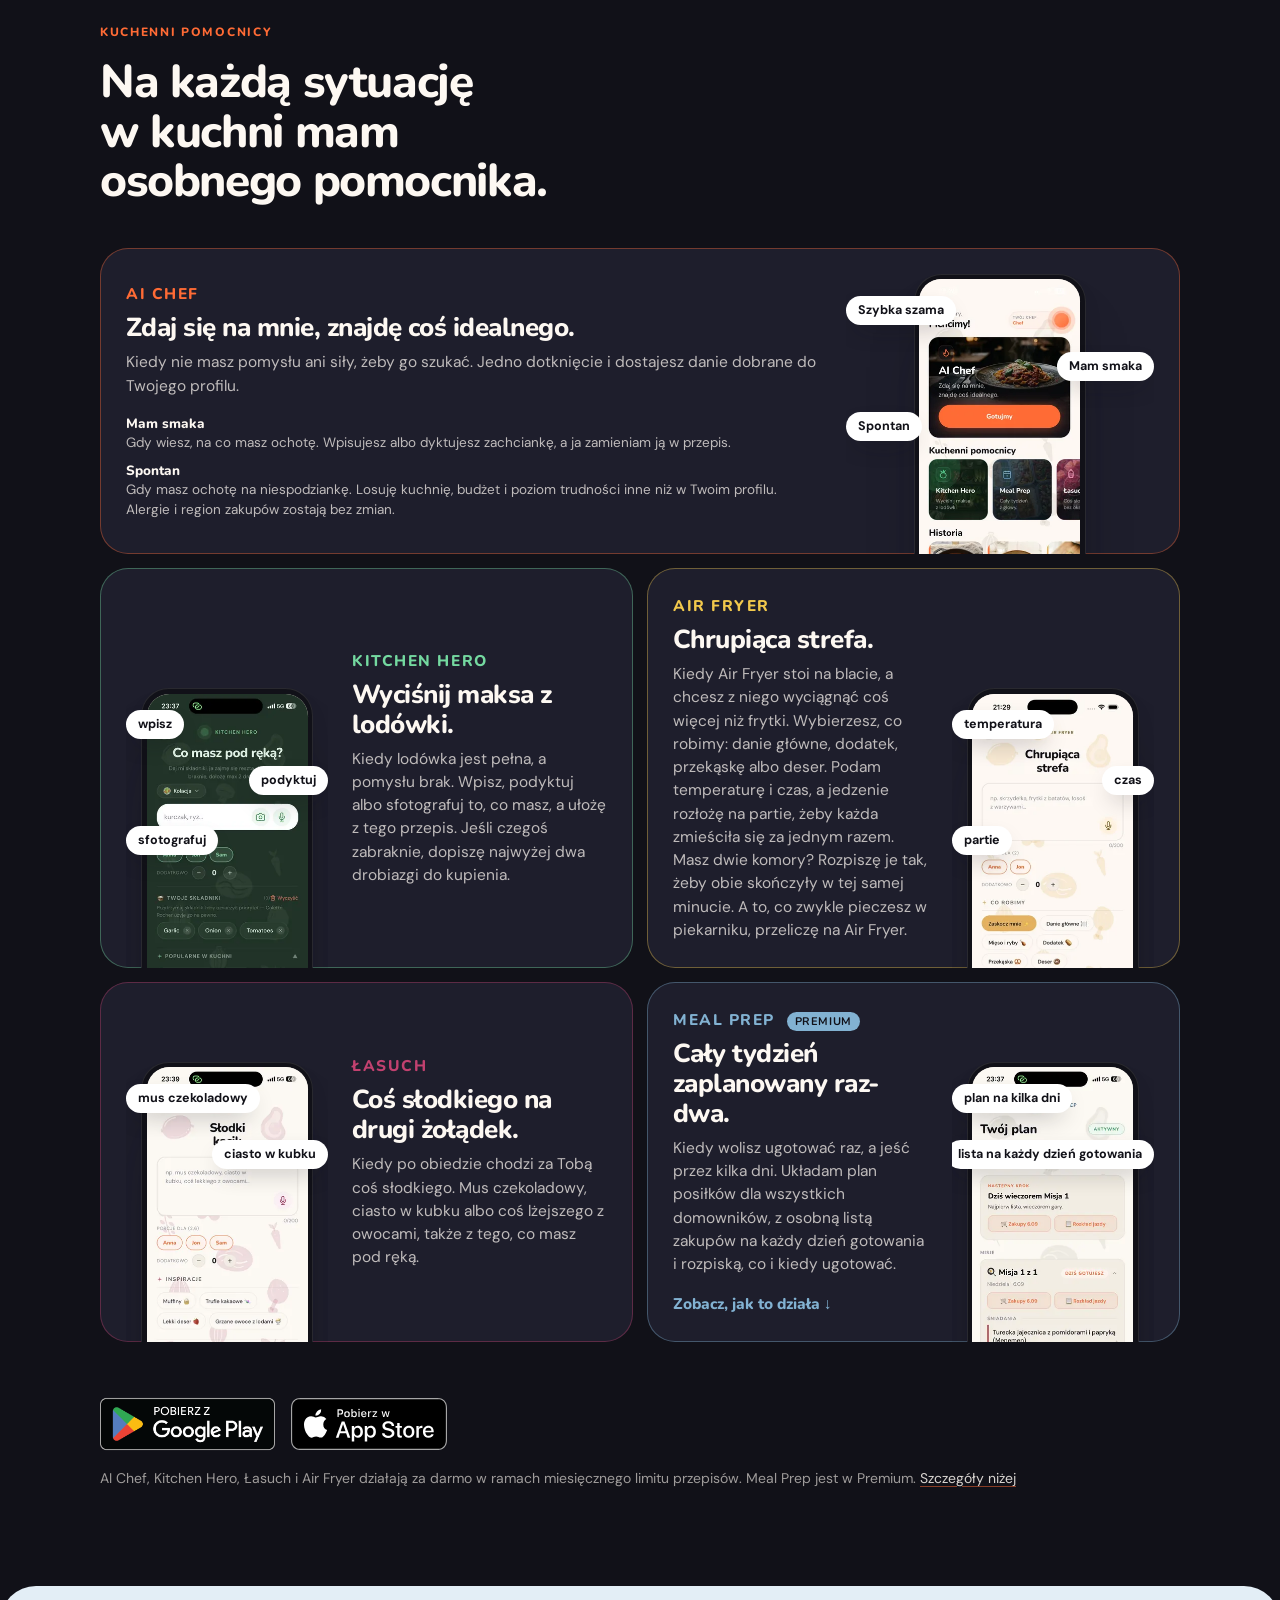
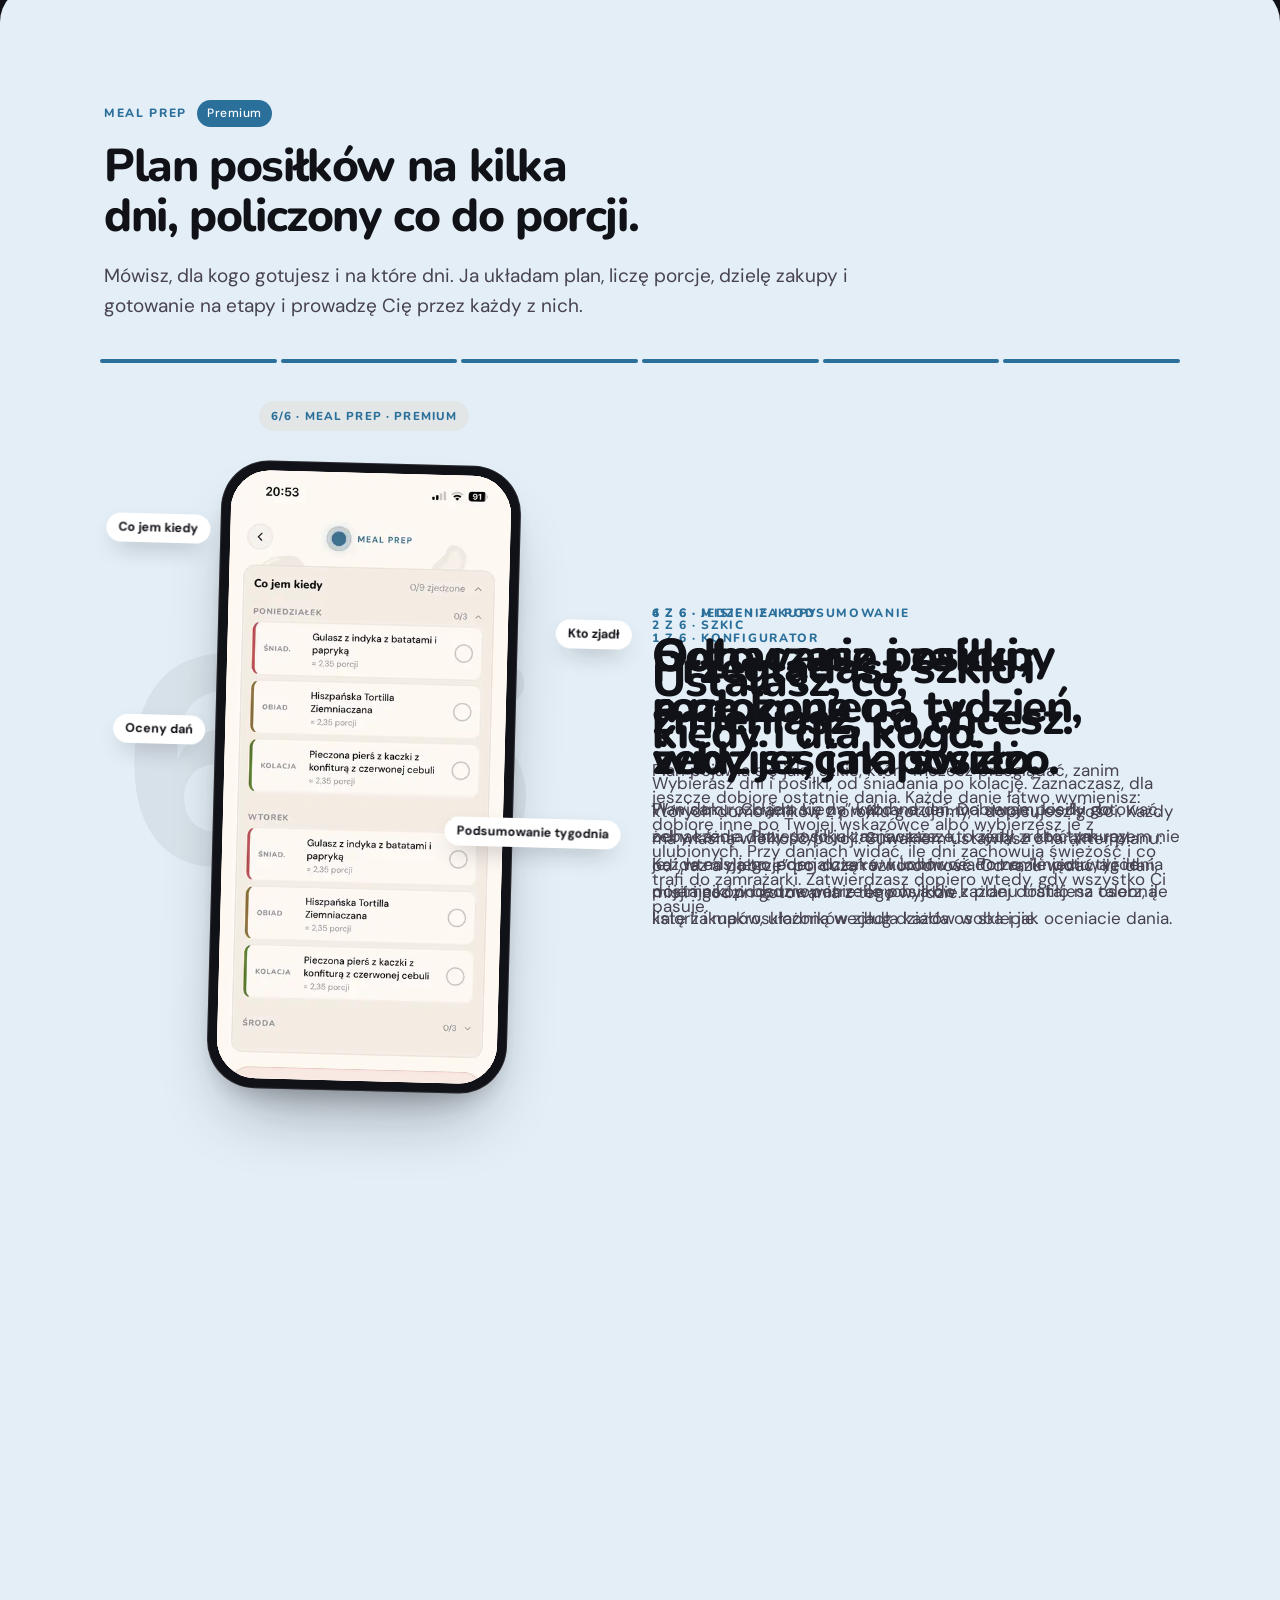
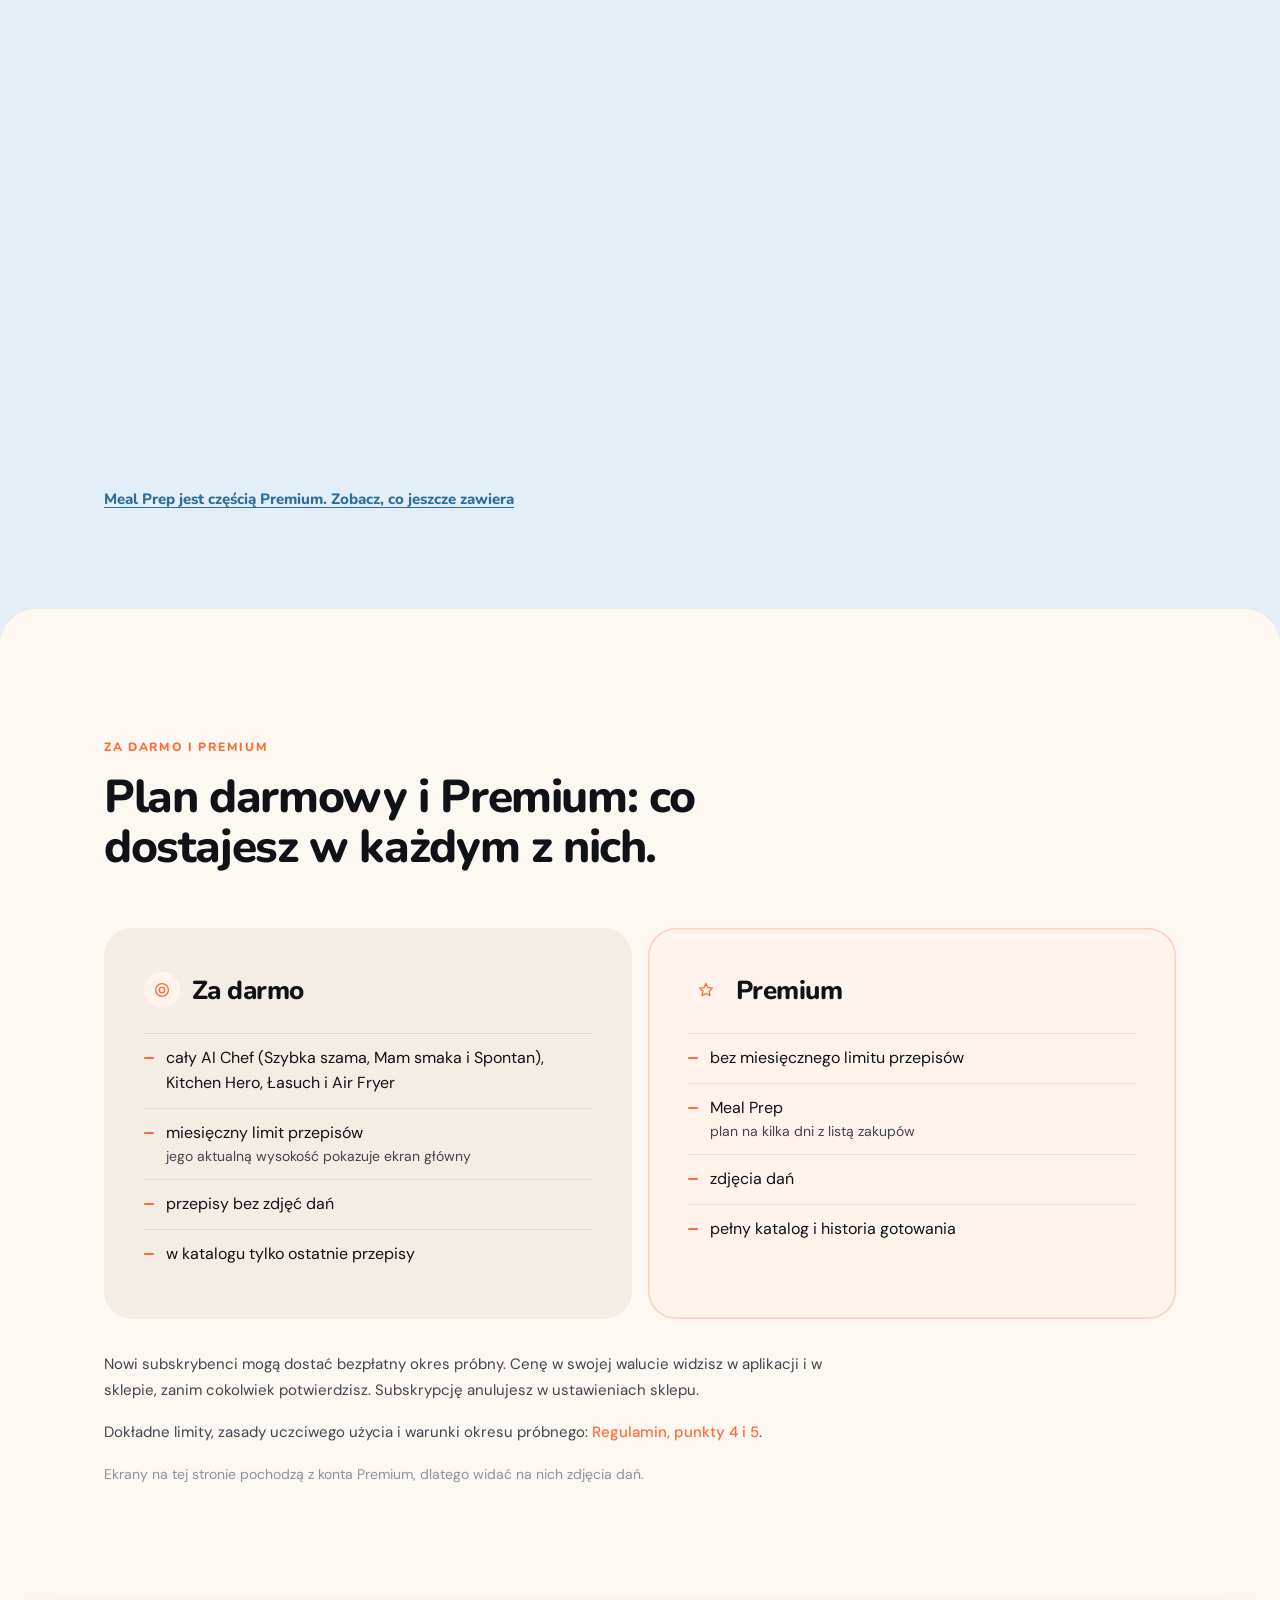
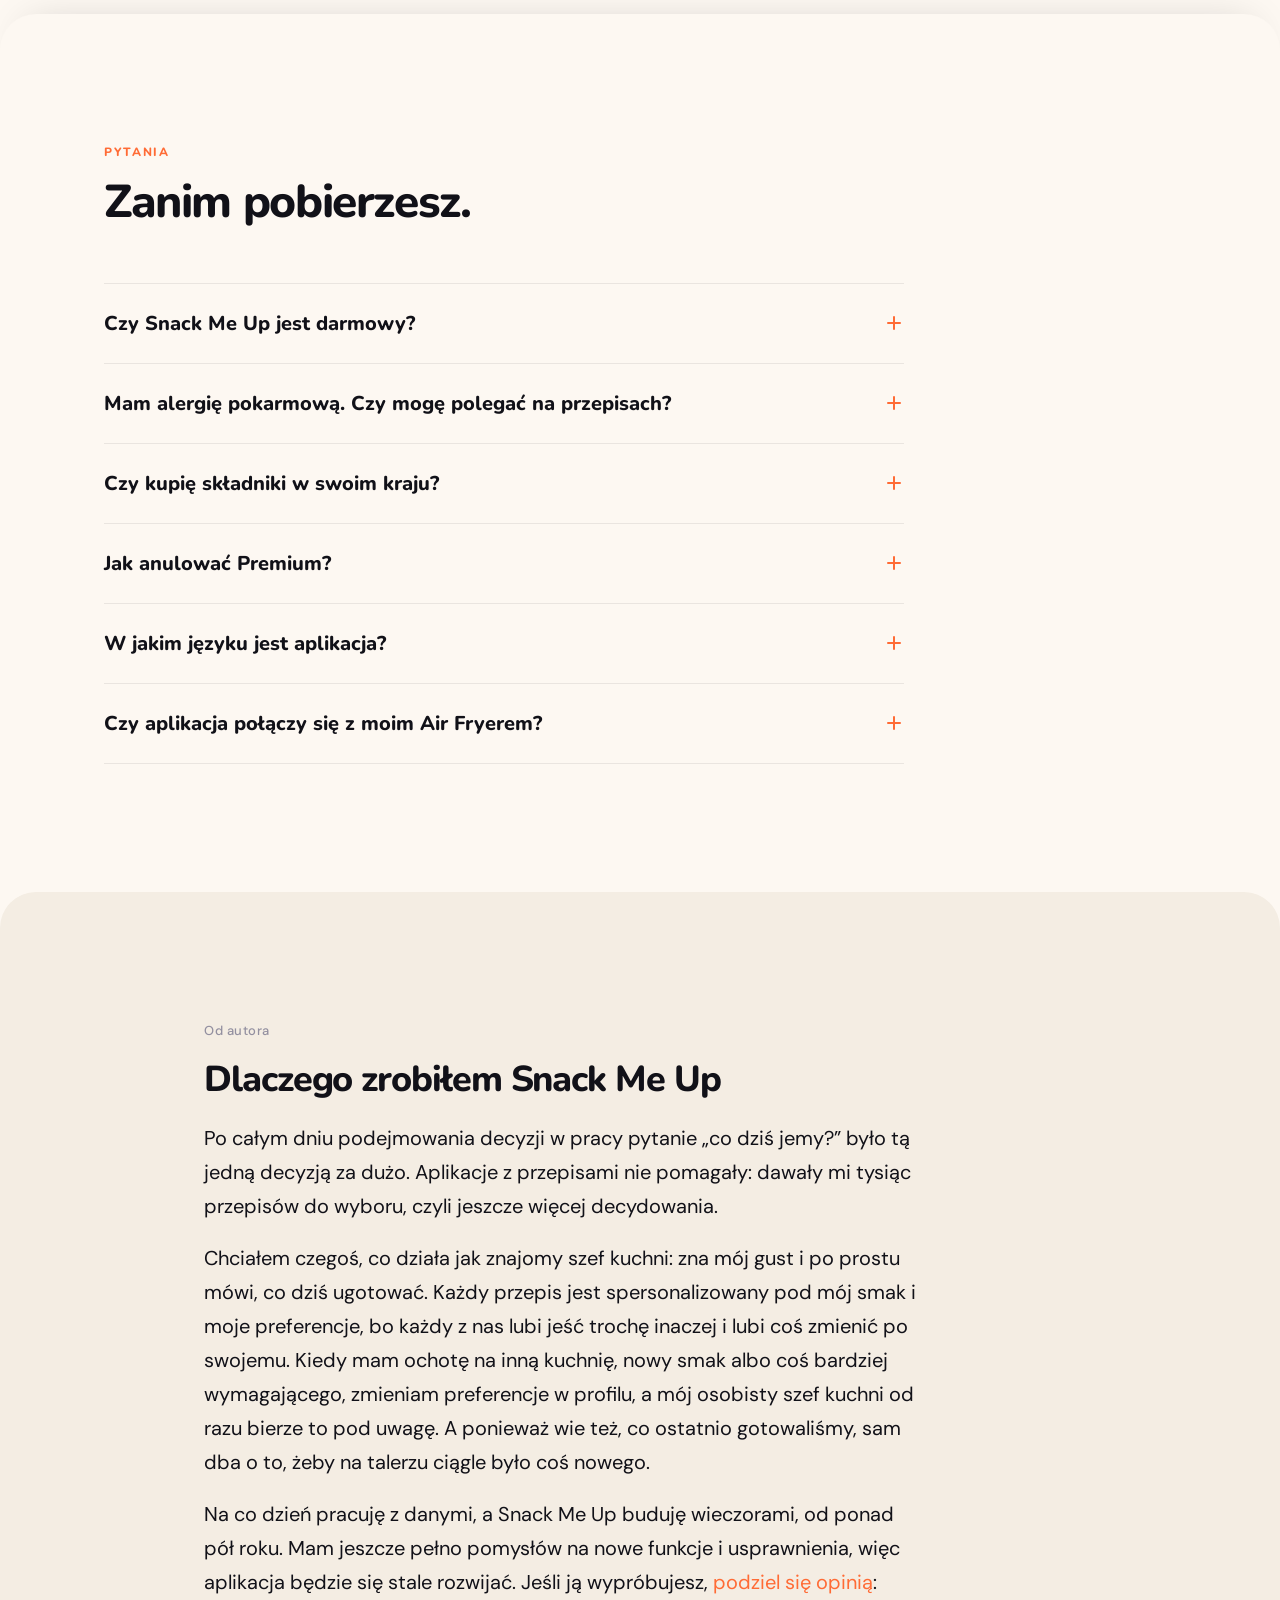
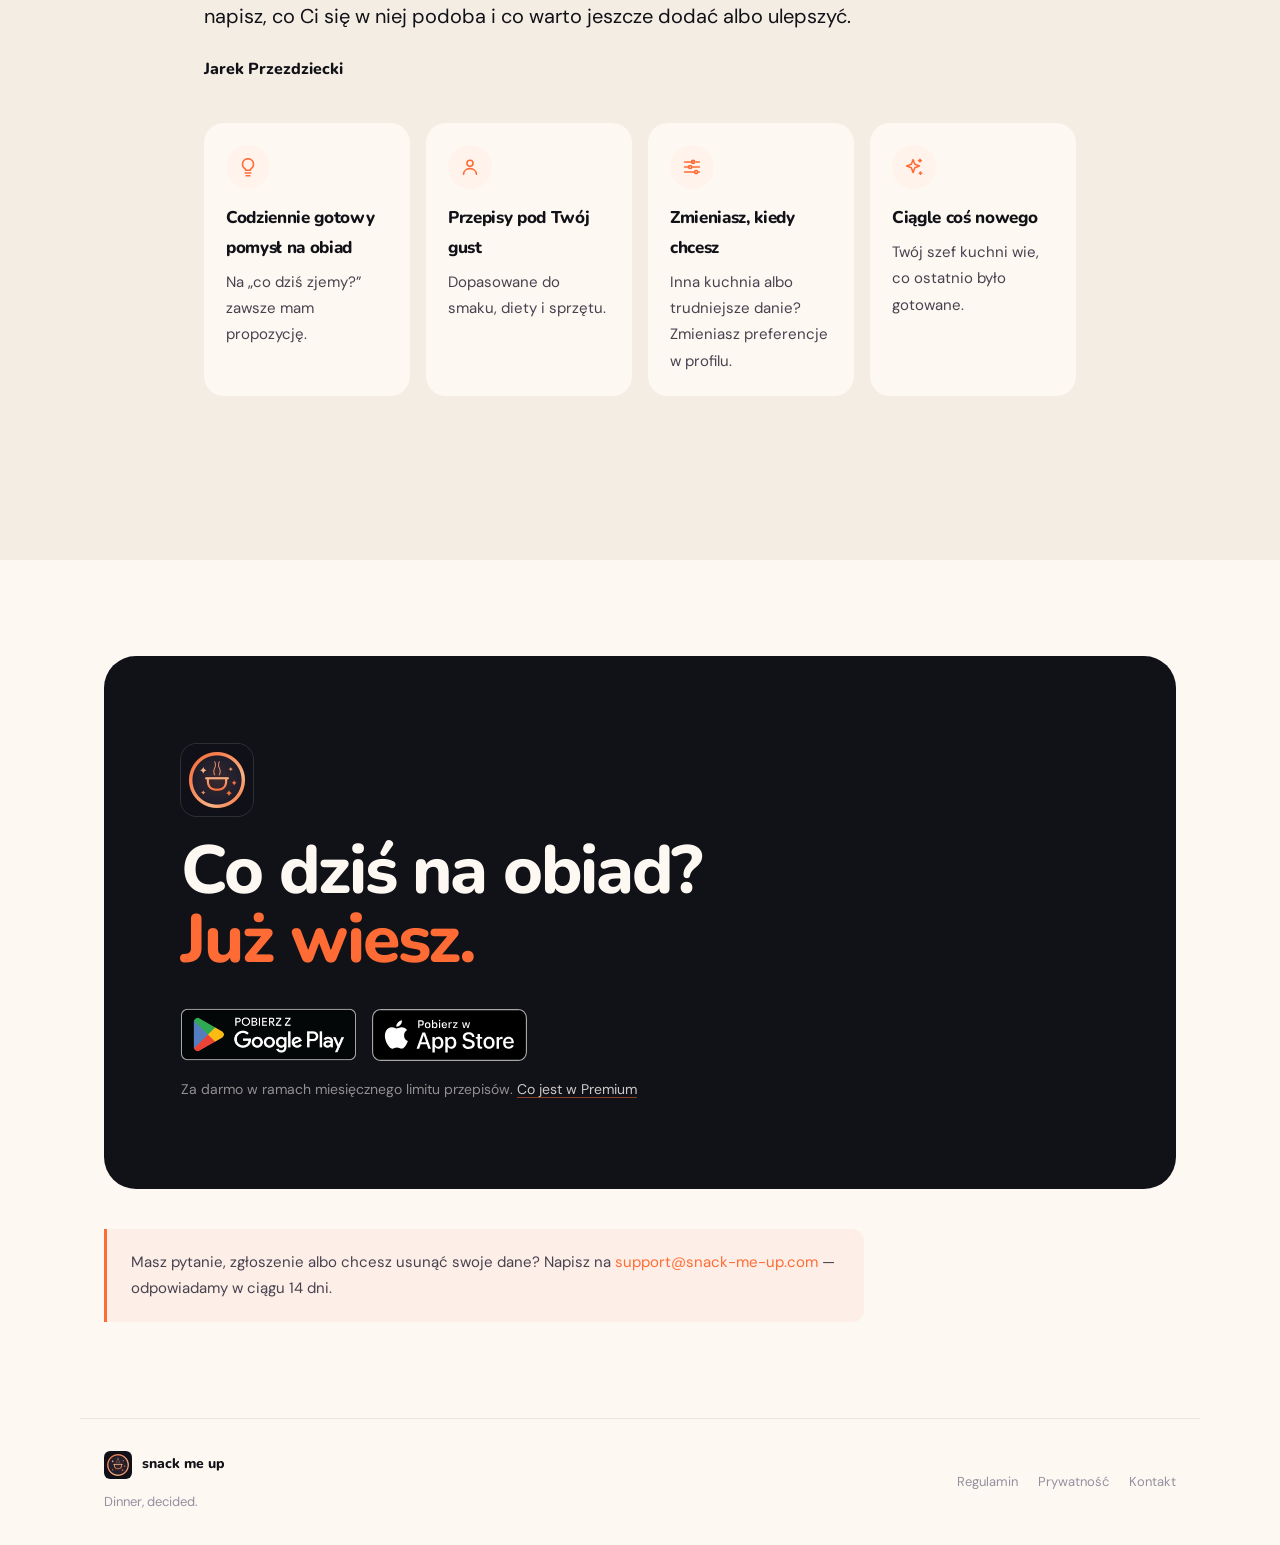
==== commit 429cc4fc: "landing PL, pytania: 'Air Fryer' zamiast 'frytkownica', bez 'kosza' (reguly PO z 08.10 i 09.10) Co-A" ====
--- a/index.html
+++ b/index.html
@@ -408,8 +408,8 @@
         <p>Aplikacja działa po polsku i po angielsku.</p>
       </details>
       <details class="faq-item rise" style="--i:5">
-        <summary>Czy aplikacja połączy się z moją frytkownicą?<span class="faq-toggle" aria-hidden="true"></span></summary>
-        <p>Nie musi. Podaję temperaturę, czas i liczbę partii, a Ty ustawiasz je na swoim urządzeniu, dlatego aplikacja działa z każdą frytkownicą. Wystarczy wybrać rozmiar kosza.</p>
+        <summary>Czy aplikacja połączy się z moim Air Fryerem?<span class="faq-toggle" aria-hidden="true"></span></summary>
+        <p>Nie musi. Podaję temperaturę, czas i liczbę partii, a Ty ustawiasz je na swoim urządzeniu, dlatego aplikacja działa z każdym Air Fryerem. Wystarczy wybrać jego rozmiar.</p>
       </details>
     </div>
   </div>
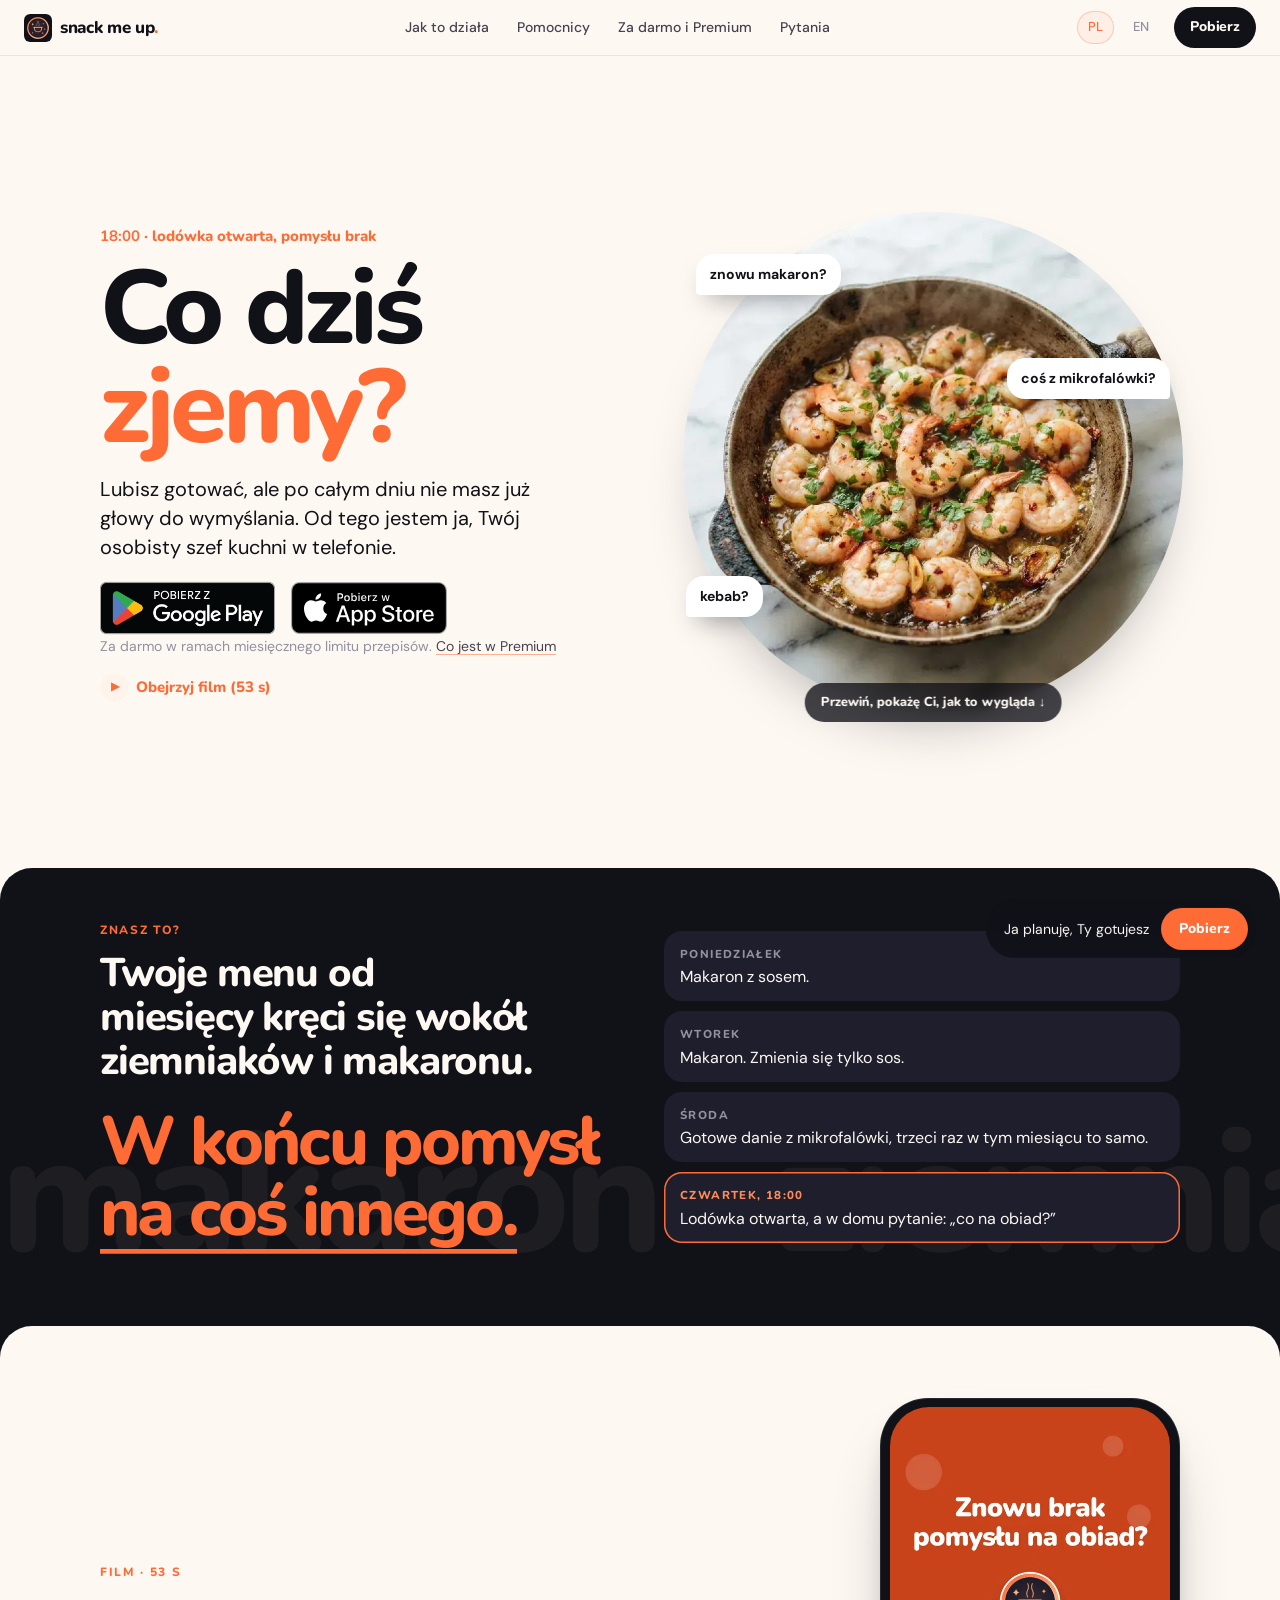
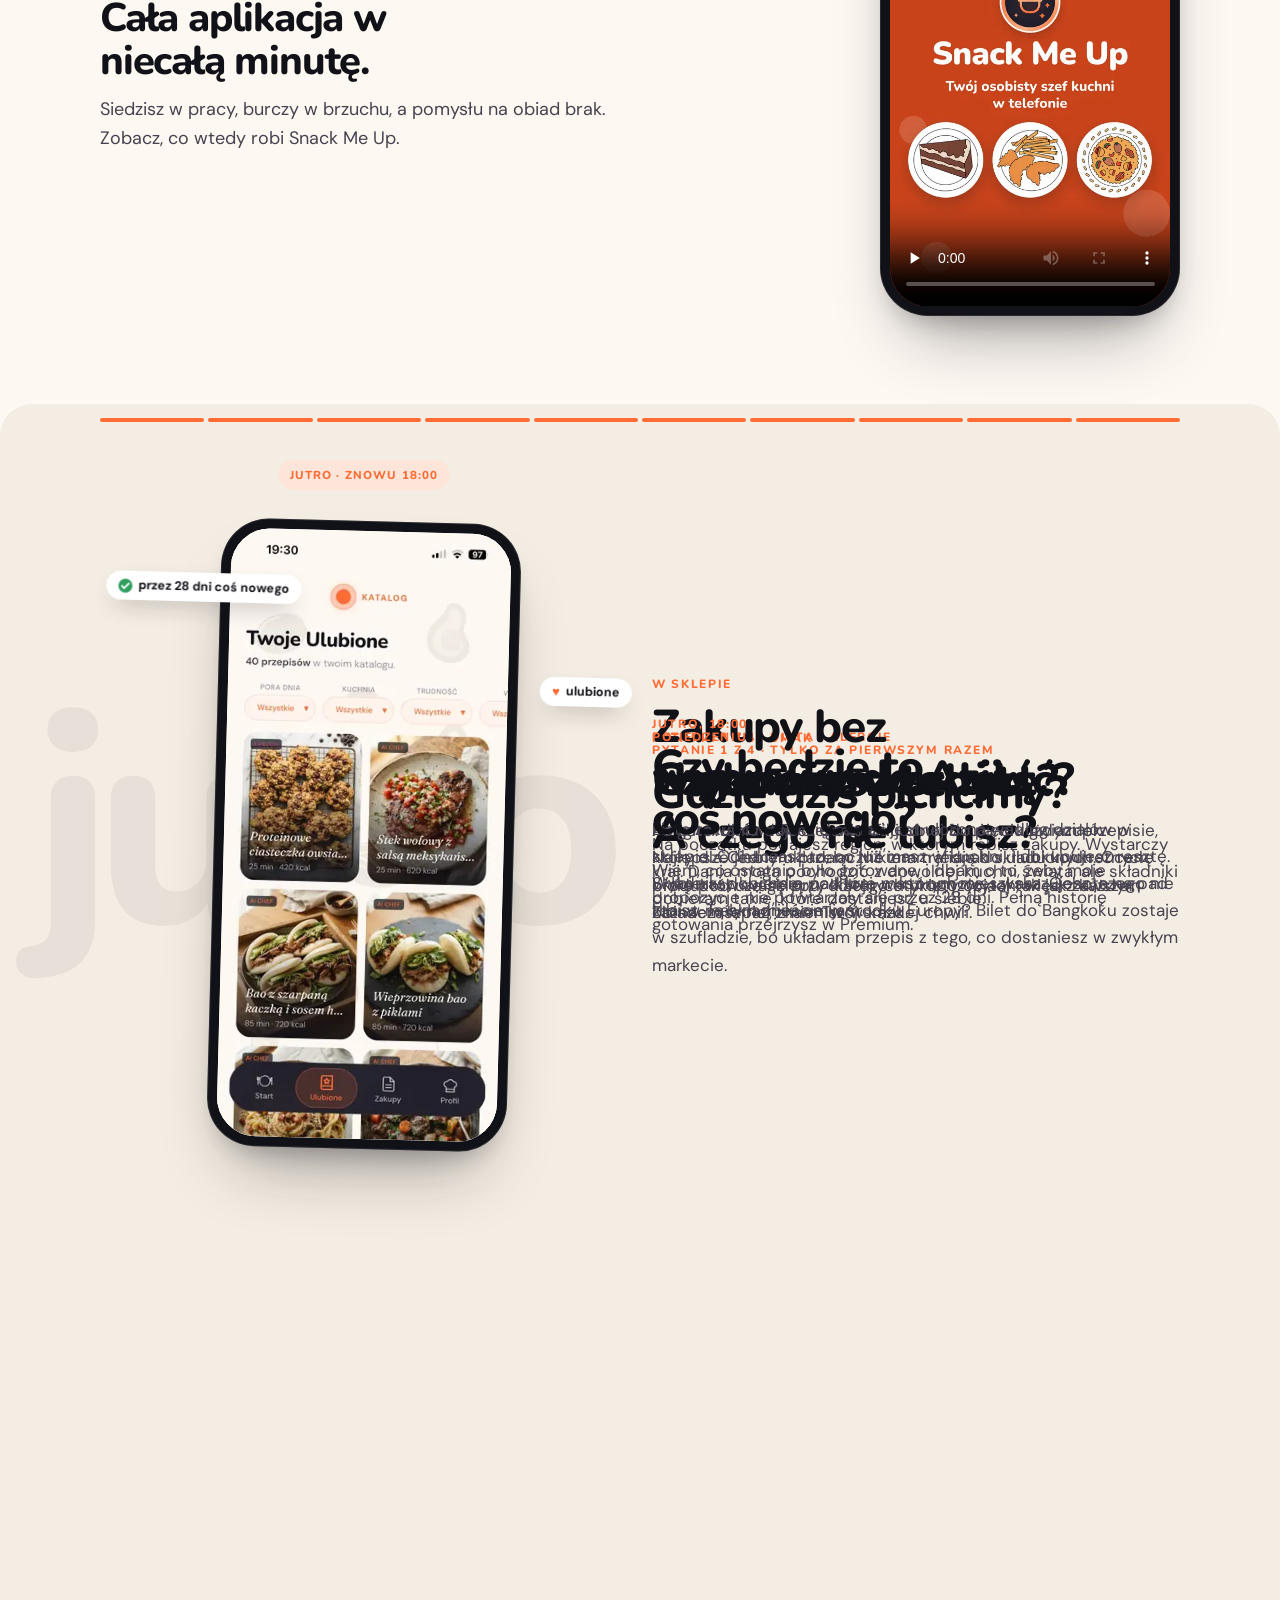
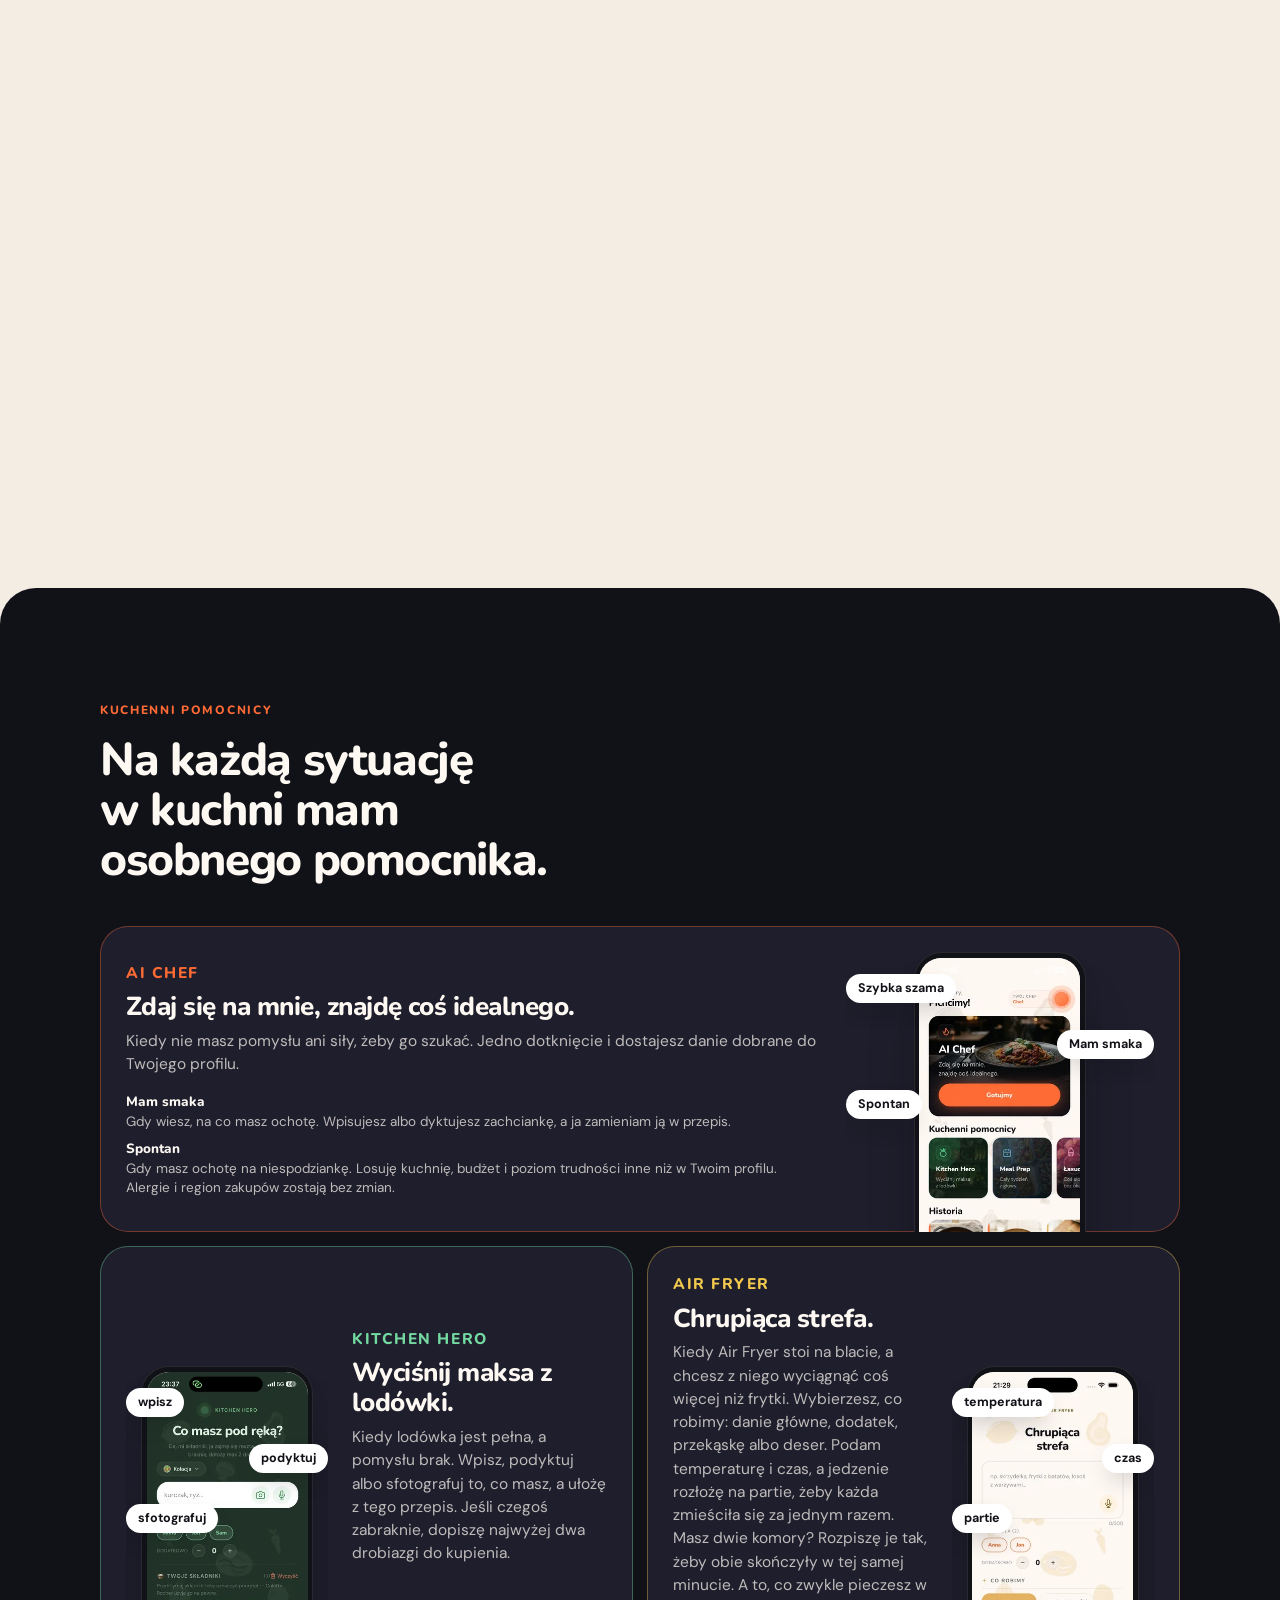
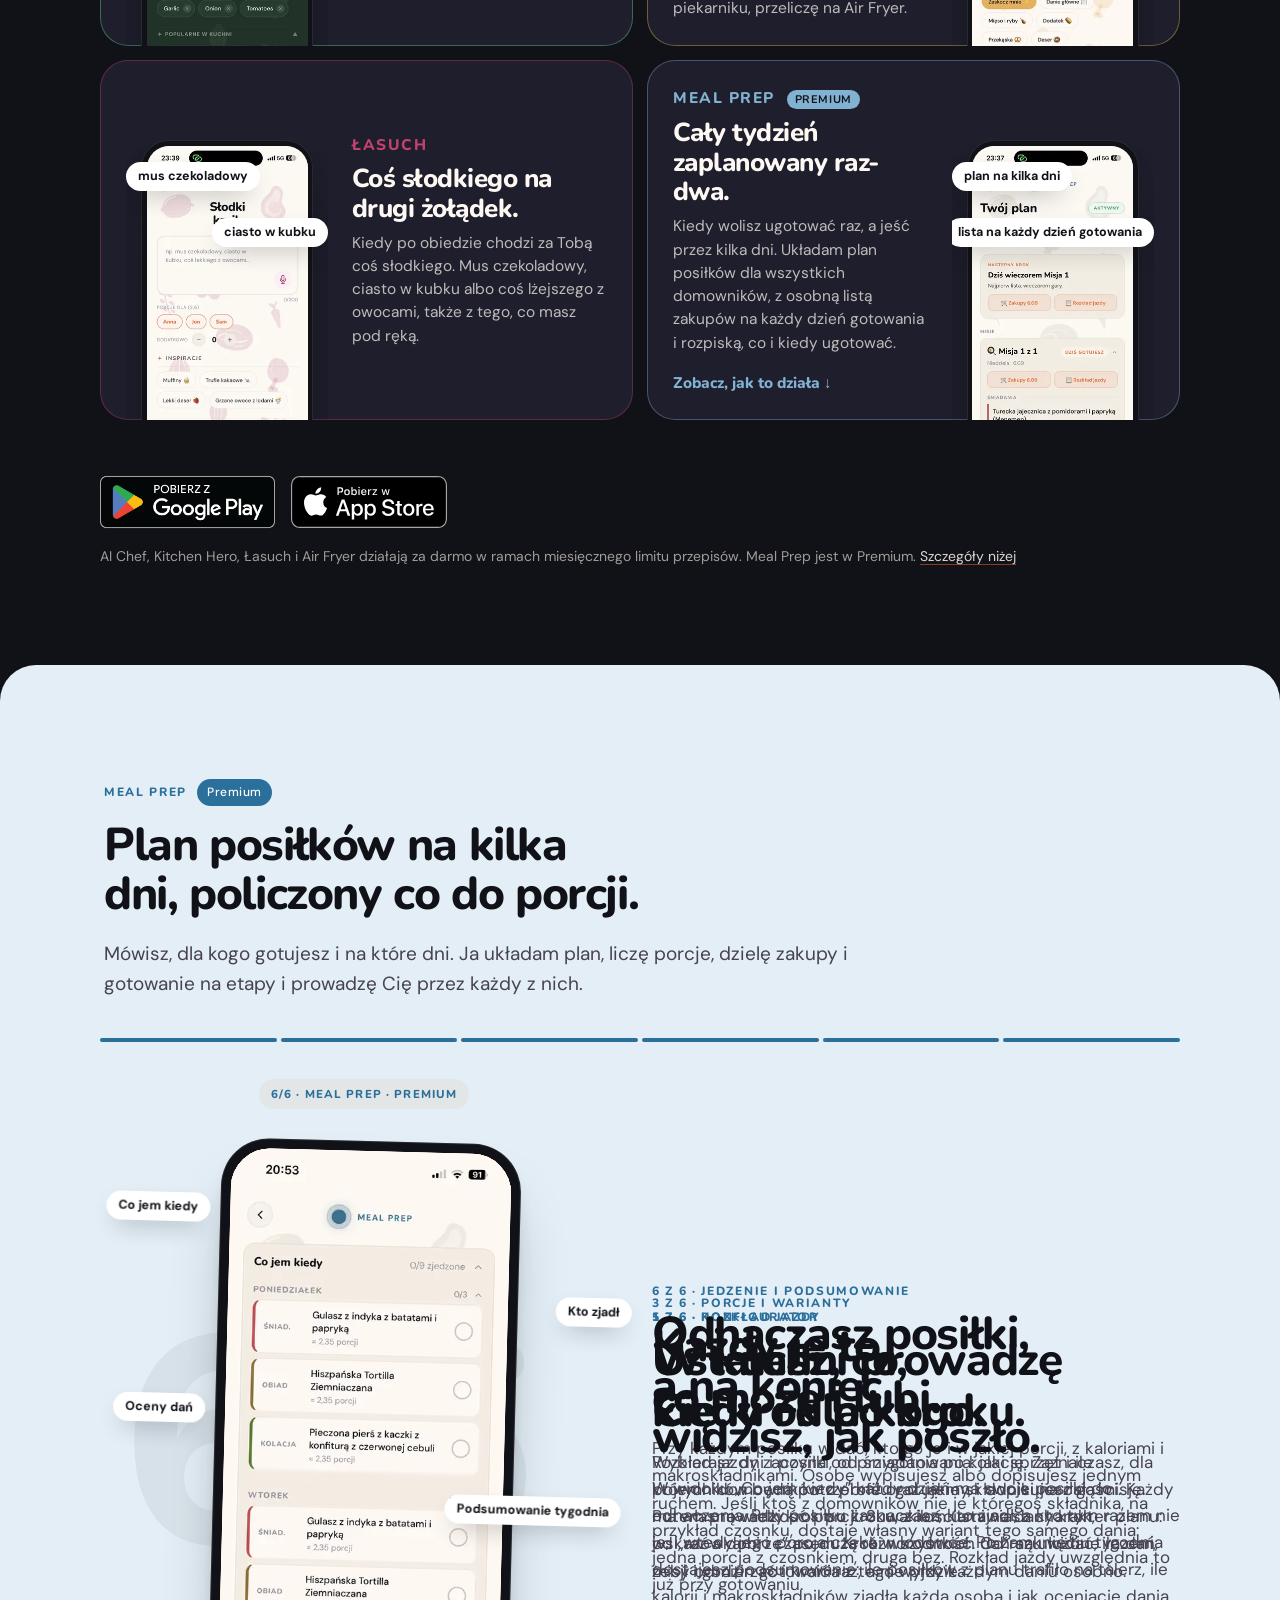
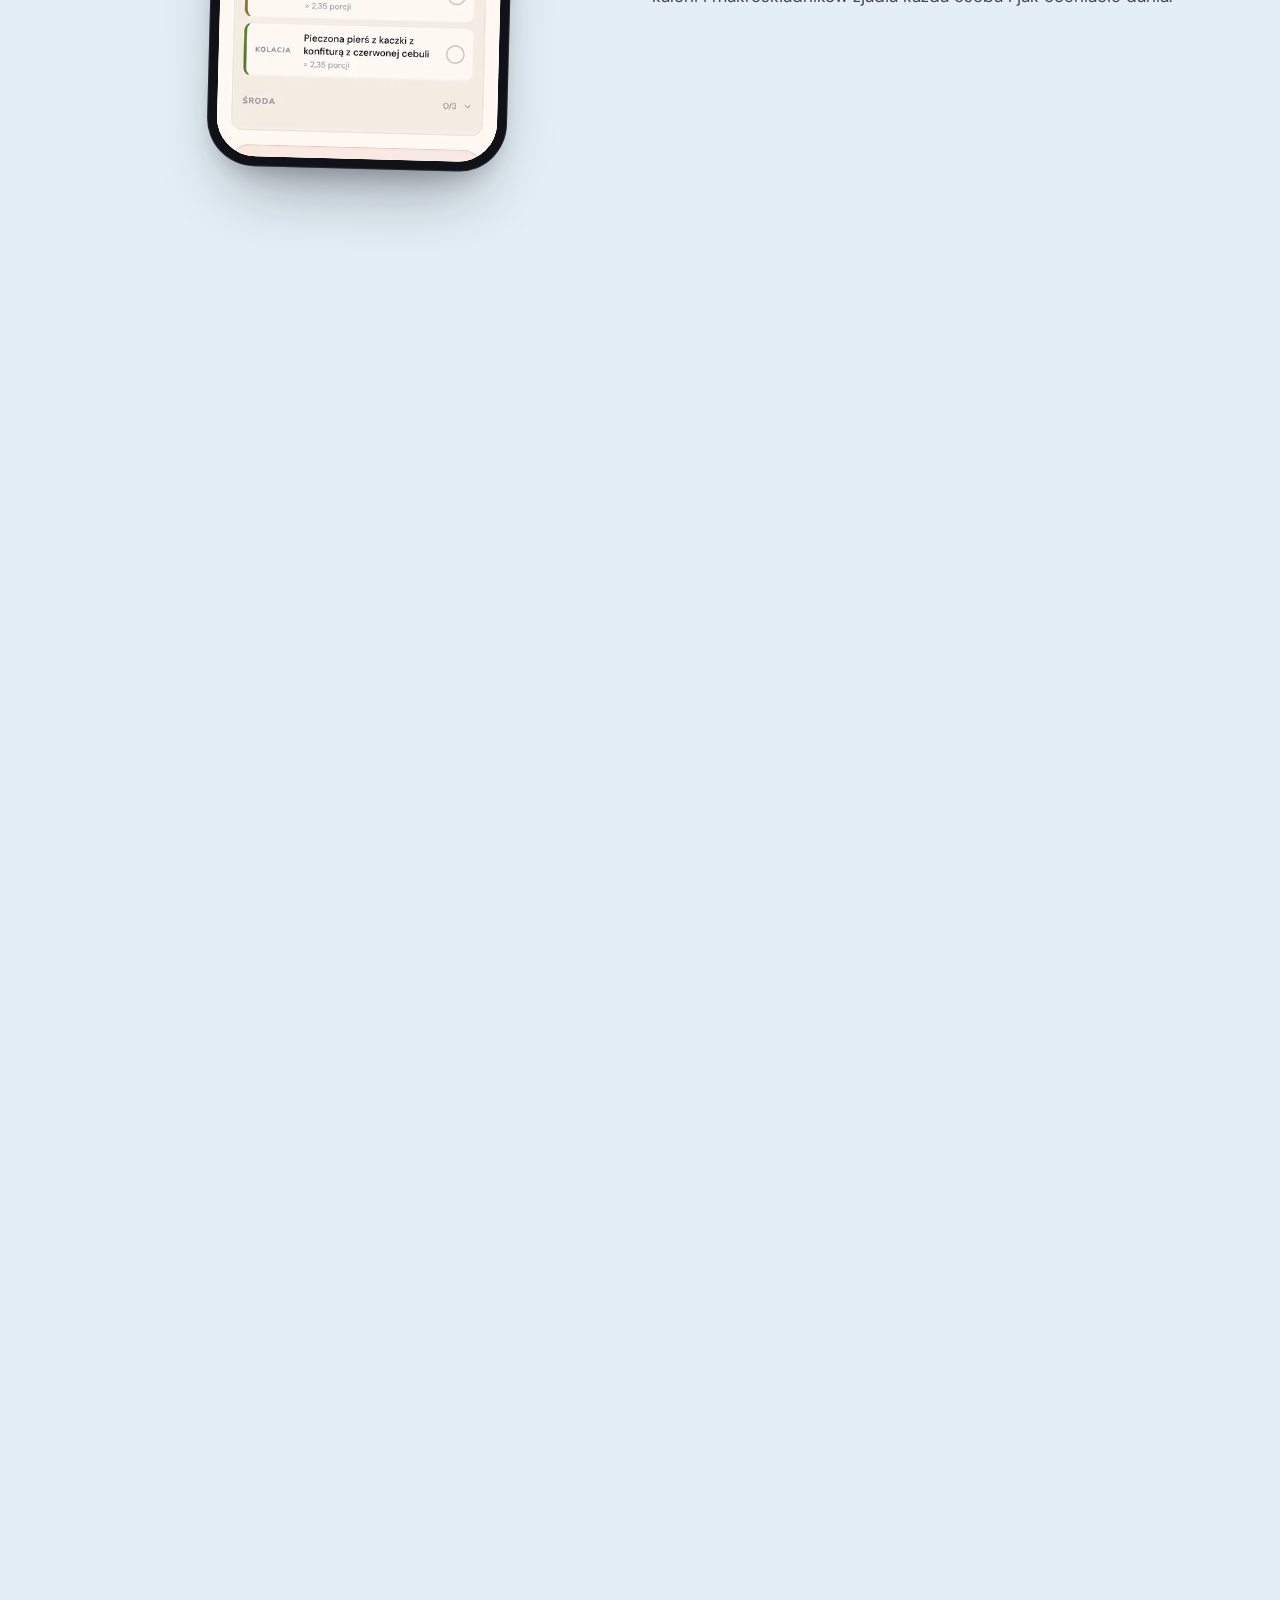
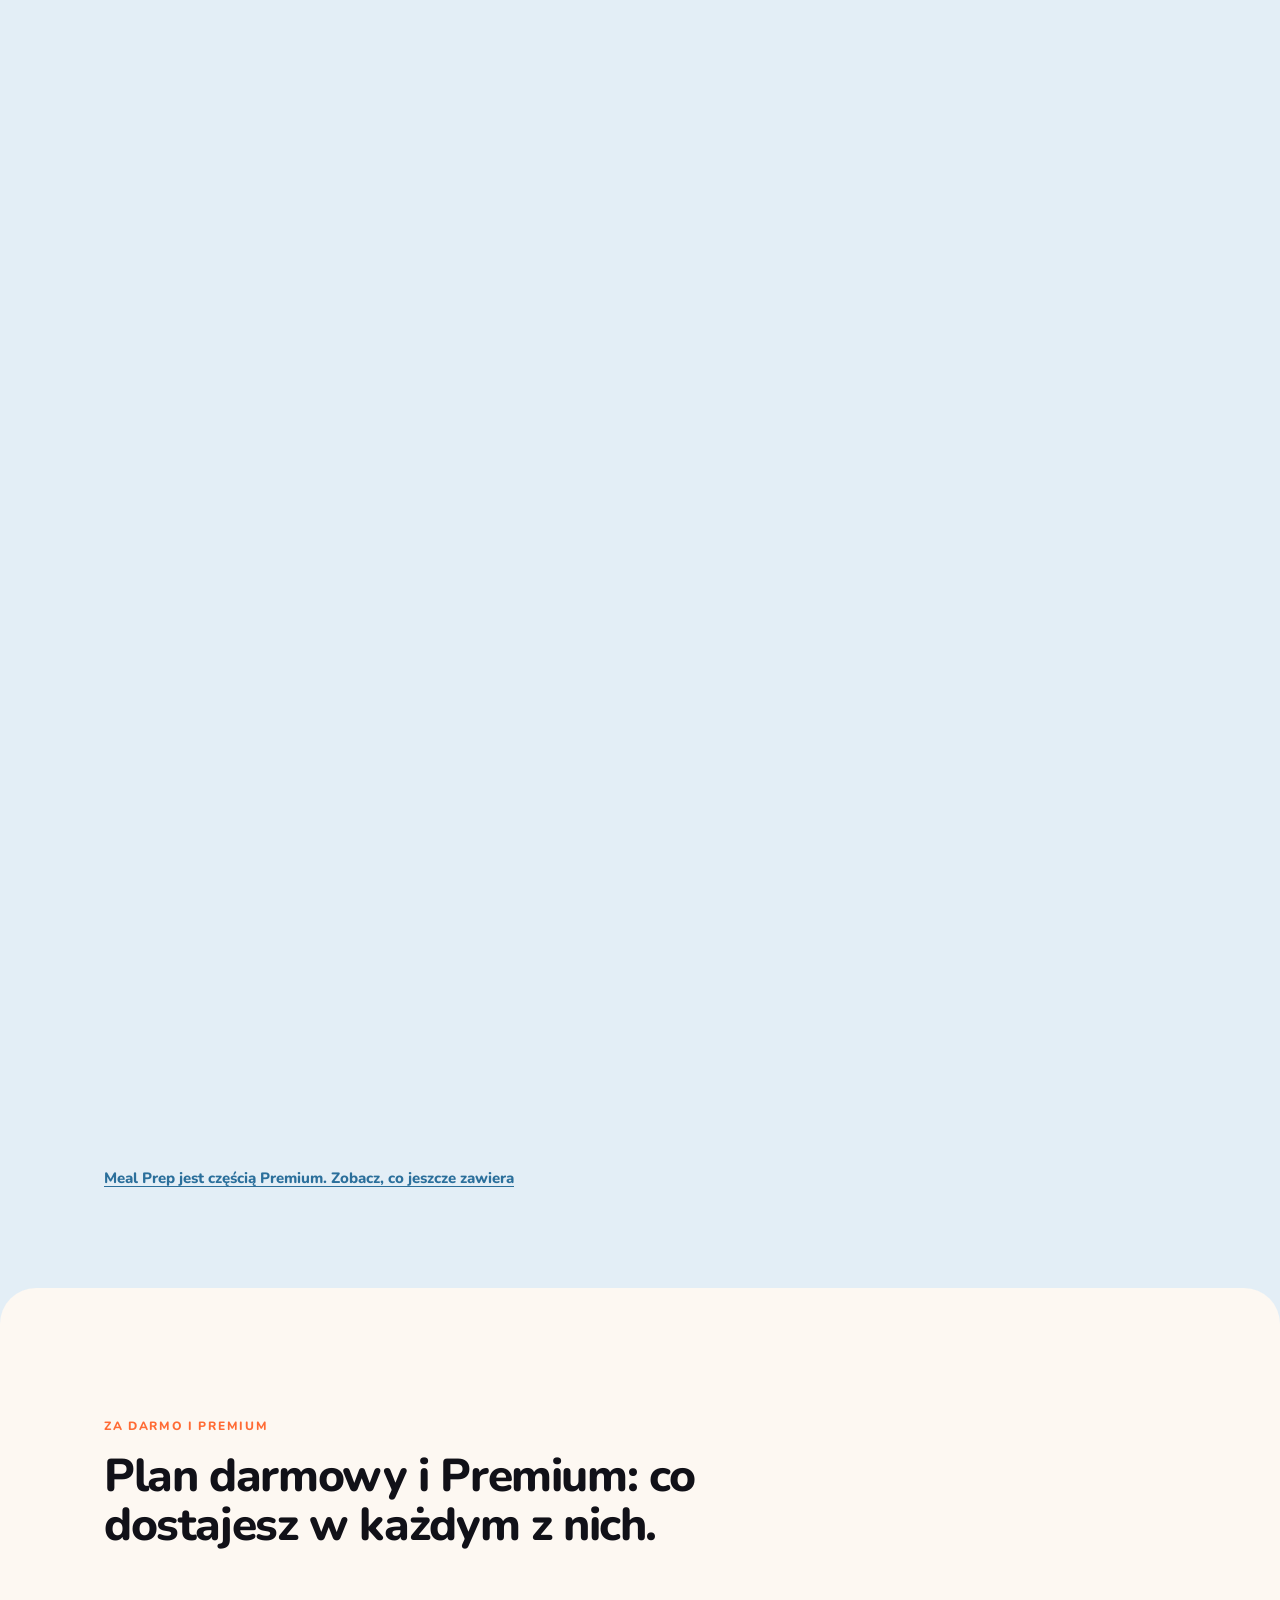
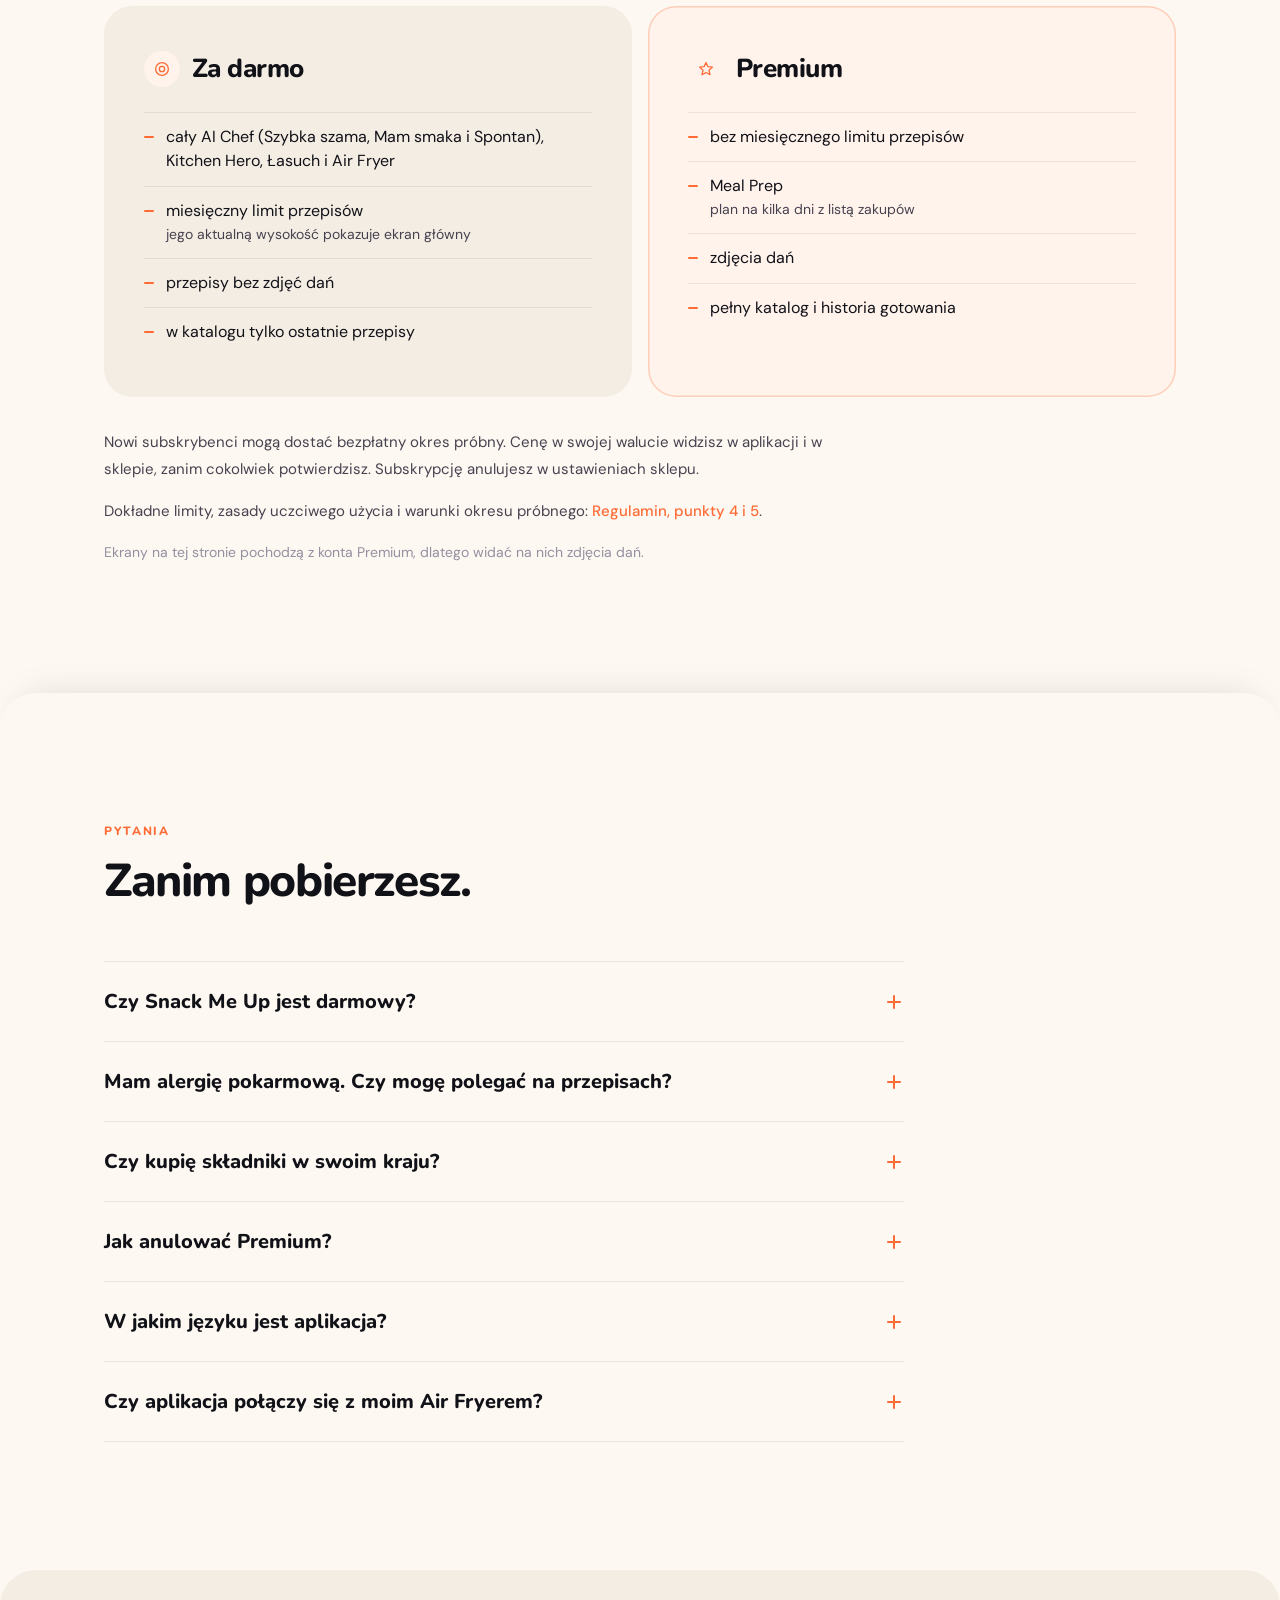
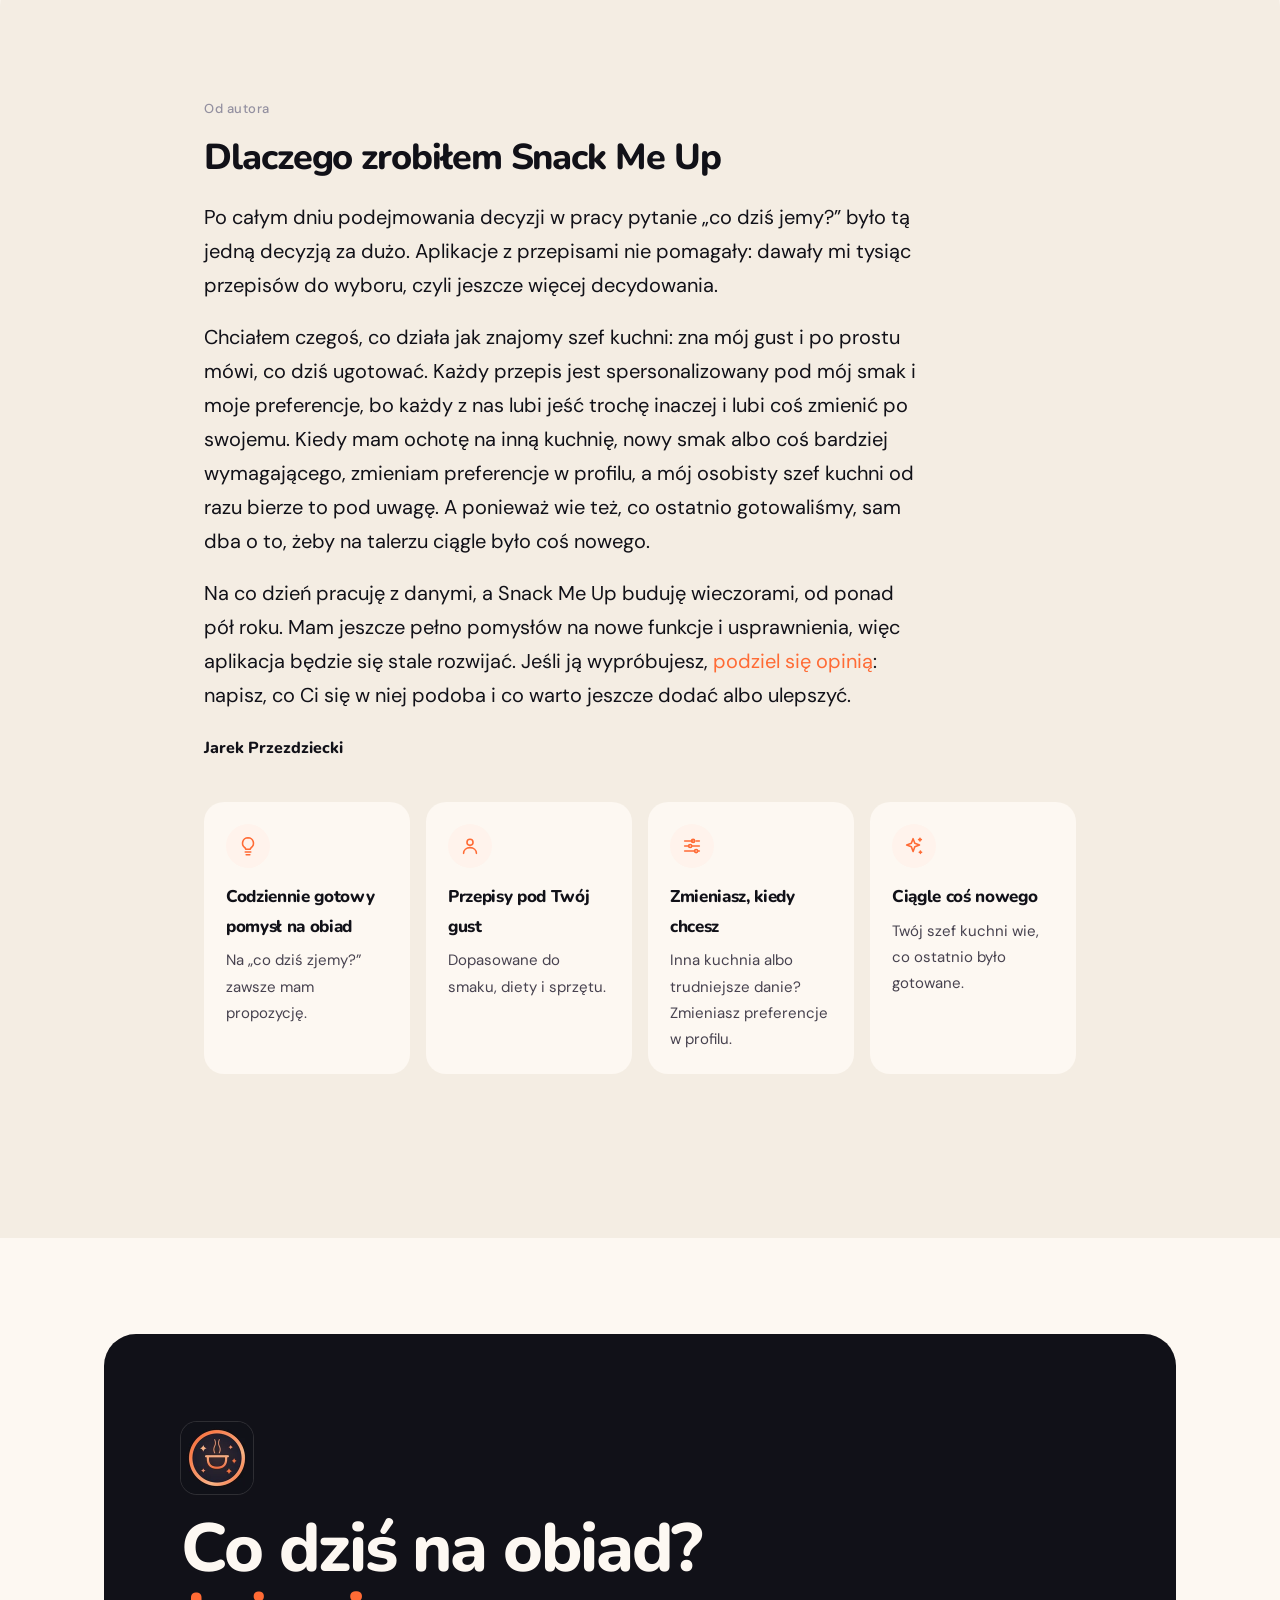
==== commit 563c396e: "Klip Poznaj Snack Me Up na stronie PL: sekcja z filmem w ramce telefonu (ladowanie po kliknieciu) + " ====
--- a/index.html
+++ b/index.html
@@ -63,6 +63,7 @@
         <a class="store-badge" href="https://apps.apple.com/app/apple-store/id6760691383?pt=128610697&amp;ct=strona&amp;mt=8"><img src="/assets/badges/app-store-pl.svg" height="52" alt="Pobierz w App Store"></a>
       </div>
     <p class="stores-note">Za darmo w ramach miesięcznego limitu przepisów. <a href="#offer">Co jest w Premium</a></p>
+    <a class="film-link" href="#film"><span aria-hidden="true">▶</span> Obejrzyj film (53 s)</a>
   </div>
   <div class="plate-wrap">
     <img class="plate" src="/assets/food/01-384.webp" srcset="/assets/food/01-384.webp 384w, /assets/food/01.webp 768w" sizes="(min-width: 720px) 44vw, 118vw" width="768" height="768" fetchpriority="high" alt="" aria-hidden="true">
@@ -85,6 +86,19 @@
       <li><b>Czwartek, 18:00</b><span>Lodówka otwarta, a w domu pytanie: „co na obiad?”</span></li>
     </ul>
     <p class="turn">W końcu pomysł <span>na coś innego.</span></p>
+  </div>
+</section>
+
+<section class="film" id="film">
+  <div class="film-copy">
+    <p class="eyebrow rise">Film · 53 s</p>
+    <h2 class="rise">Cała aplikacja w niecałą minutę.</h2>
+    <p class="rise">Siedzisz w pracy, burczy w brzuchu, a pomysłu na obiad brak. Zobacz, co wtedy robi Snack Me Up.</p>
+  </div>
+  <div class="phone film-phone">
+    <video controls playsinline preload="none" poster="/assets/video/poznaj-snack-me-up.webp" width="720" height="1280" aria-label="Film: Snack Me Up w niecałą minutę">
+      <source src="/assets/video/poznaj-snack-me-up.mp4" type="video/mp4">
+    </video>
   </div>
 </section>
 
--- a/assets/home.css
+++ b/assets/home.css
@@ -107,7 +107,13 @@
   .store-badge img { height: 40px; }
   .store-badge img[src*="google-play-pl"] { height: 52.08px; margin-block: -6.04px; }
   .store-badge img[src*="google-play-en"] { height: 59.52px; margin: -9.76px; }
-}
+  .os-apple .store-badge img { height: 52px; }
+  .os-google .store-badge img[src*="google-play-pl"] { height: 67.71px; margin-block: -7.85px; }
+  .os-google .store-badge img[src*="google-play-en"] { height: 77.38px; margin: -12.69px 0; }
+}
+/* Rozpoznany telefon (story.js dodaje .os-apple / .os-google, PO 14.10.2026): zostaje tylko odznaka jego sklepu,
+   więc na wąskim ekranie wraca do pełnych 52px. Komputer i nierozpoznane urządzenia widzą obie. */
+.os-apple .store-badge[href*="google"], .os-google .store-badge[href*="apple"] { display: none; }
 .stores-note { margin-top: 16px; font-size: 14px; color: var(--muted); }
 .stores-note a { color: var(--body); text-decoration: underline; text-decoration-color: rgba(255,107,53,0.5); text-underline-offset: 3px; }
 
--- a/assets/story.css
+++ b/assets/story.css
@@ -39,6 +39,16 @@
 .days li:last-child b { color: var(--o-hi); }
 .turn { margin-top: 20px; font-family: 'Nunito', sans-serif; font-weight: 800; font-size: clamp(36px, 10.6vw, 68px); line-height: 1.04; letter-spacing: -0.04em; color: var(--o); transform-origin: 0 100%; text-wrap: balance; }
 .turn span { display: inline-block; padding-bottom: 0.08em; background: linear-gradient(var(--o), var(--o)) 0 100% / 100% 0.07em no-repeat; }
+
+/* ---------- film „Poznaj Snack Me Up”: arkusz między „Znasz to?” a opowieścią; wideo ładuje się dopiero po kliknięciu (preload none) ---------- */
+.film-link { position: relative; z-index: 3; display: inline-flex; align-items: center; gap: 8px; margin-top: 14px; font-family: 'Nunito', sans-serif; font-weight: 800; font-size: 15px; color: var(--o); text-decoration: none; }
+.film-link span { display: inline-flex; align-items: center; justify-content: center; width: 28px; height: 28px; border-radius: 50%; background: var(--o-lo); font-size: 11px; padding-left: 2px; }
+.film { position: relative; z-index: 2; display: grid; justify-items: center; gap: 28px; background: var(--parchment); border-radius: 32px 32px 0 0; margin-top: -32px; padding: 52px var(--pad) 104px; }
+.film-copy { max-width: 46ch; }
+.film-copy p:last-child { font-size: clamp(16px, 1.6vw, 18px); line-height: 1.6; }
+.film h2 { font-size: clamp(28px, 6.4vw, 40px); margin-bottom: 12px; }
+.film-phone { --pw: min(72vw, 300px); }
+.film-phone video { display: block; width: 100%; height: auto; aspect-ratio: 9 / 16; border-radius: calc(var(--pw) * 0.13); background: var(--ink); }
 
 /* ---------- opowieść: układ podstawowy (bez skryptu, bez ruchu) — lista etapów ---------- */
 .story { --acc: var(--o); --pw: 120px; position: relative; z-index: 2; background: var(--parchment-mid); border-radius: 32px 32px 0 0; margin-top: -32px; }
@@ -125,6 +135,8 @@
   .opener { display: grid; grid-template-columns: 1.05fr 0.95fr; align-items: center; column-gap: 40px; padding: 40px var(--pad) 72px; }
   .opener .pitch { font-size: 20px; max-width: 34ch; }
   .opener .stores { gap: 12px; flex-wrap: nowrap; }
+  .film { grid-template-columns: 1fr auto; align-items: center; justify-items: start; column-gap: 56px; padding-block: 72px 120px; }
+  .film-phone { --pw: 300px; }
   .opener .store-badge img { height: 44px; }
   .opener .store-badge img[src*="google-play-pl"] { height: 57.3px; margin-block: -6.65px; }
   .opener .store-badge img[src*="google-play-en"] { height: 65.5px; margin: -10.7px; }
